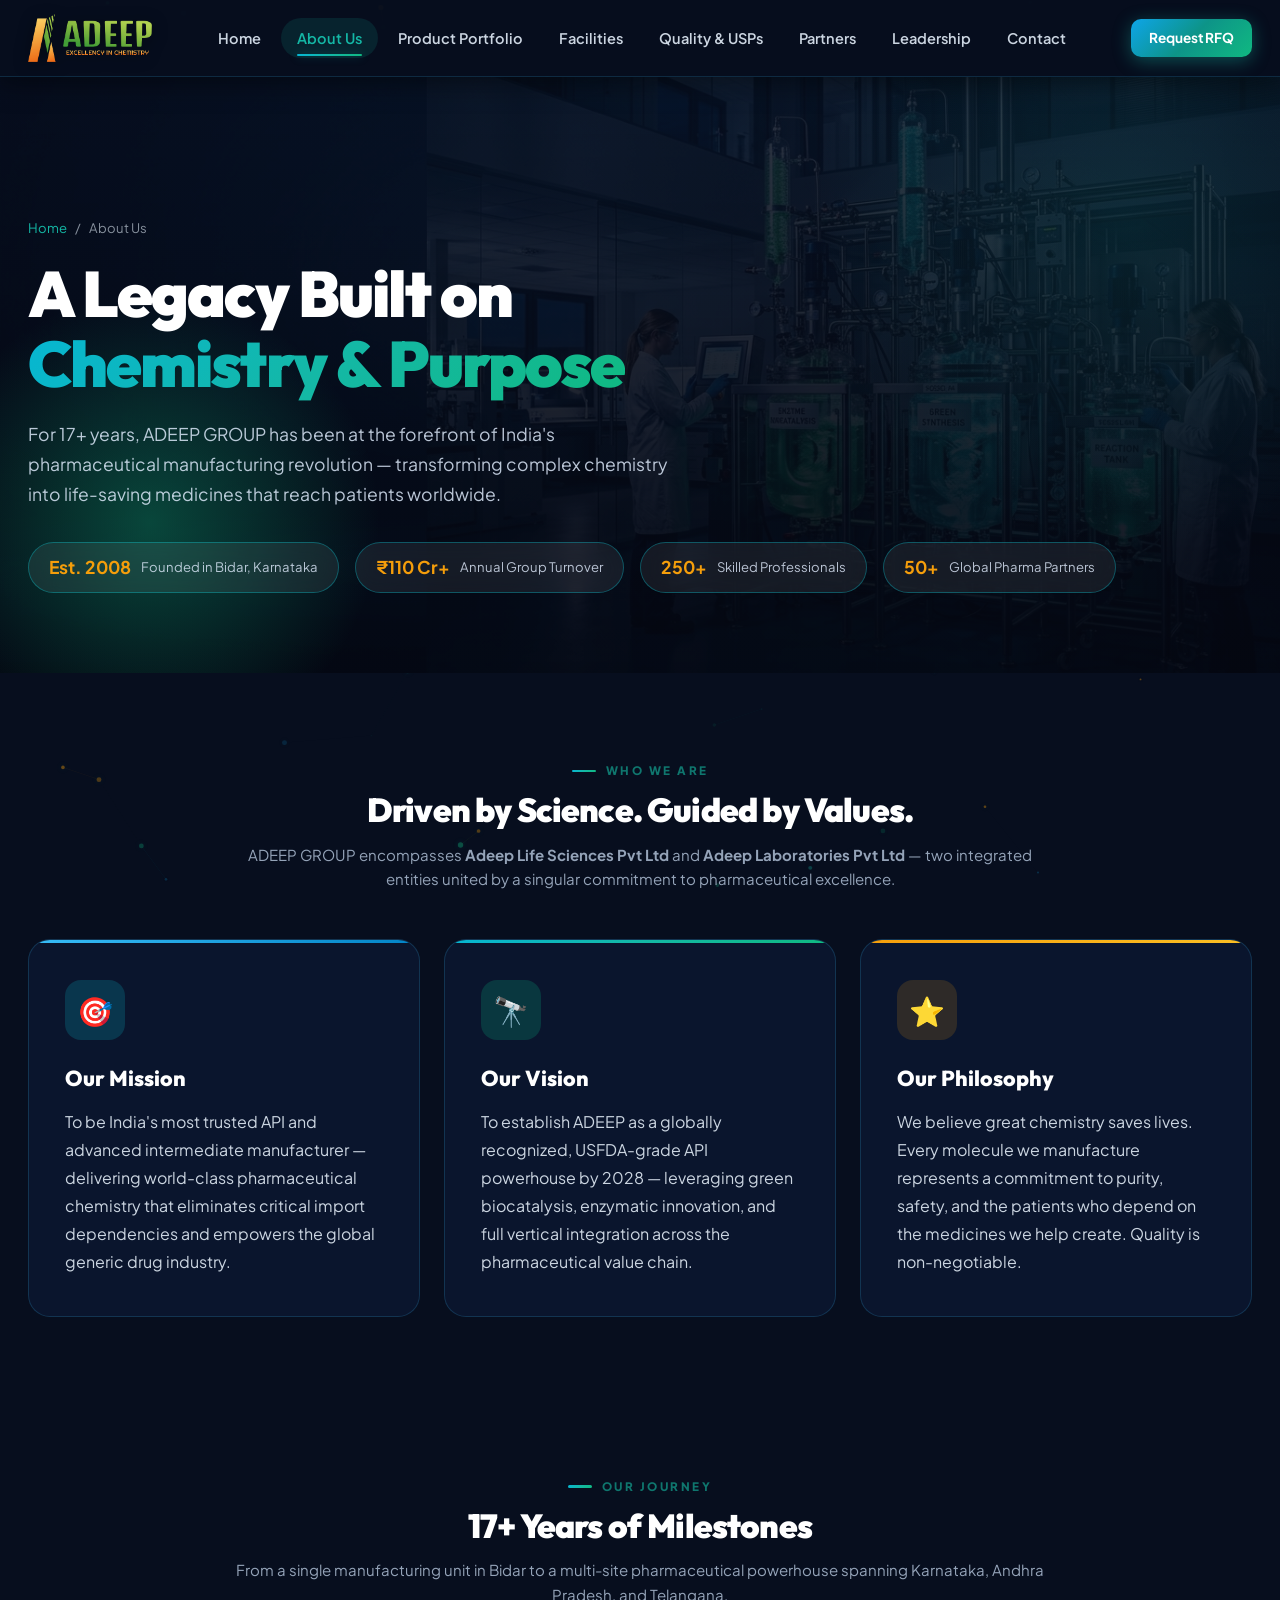
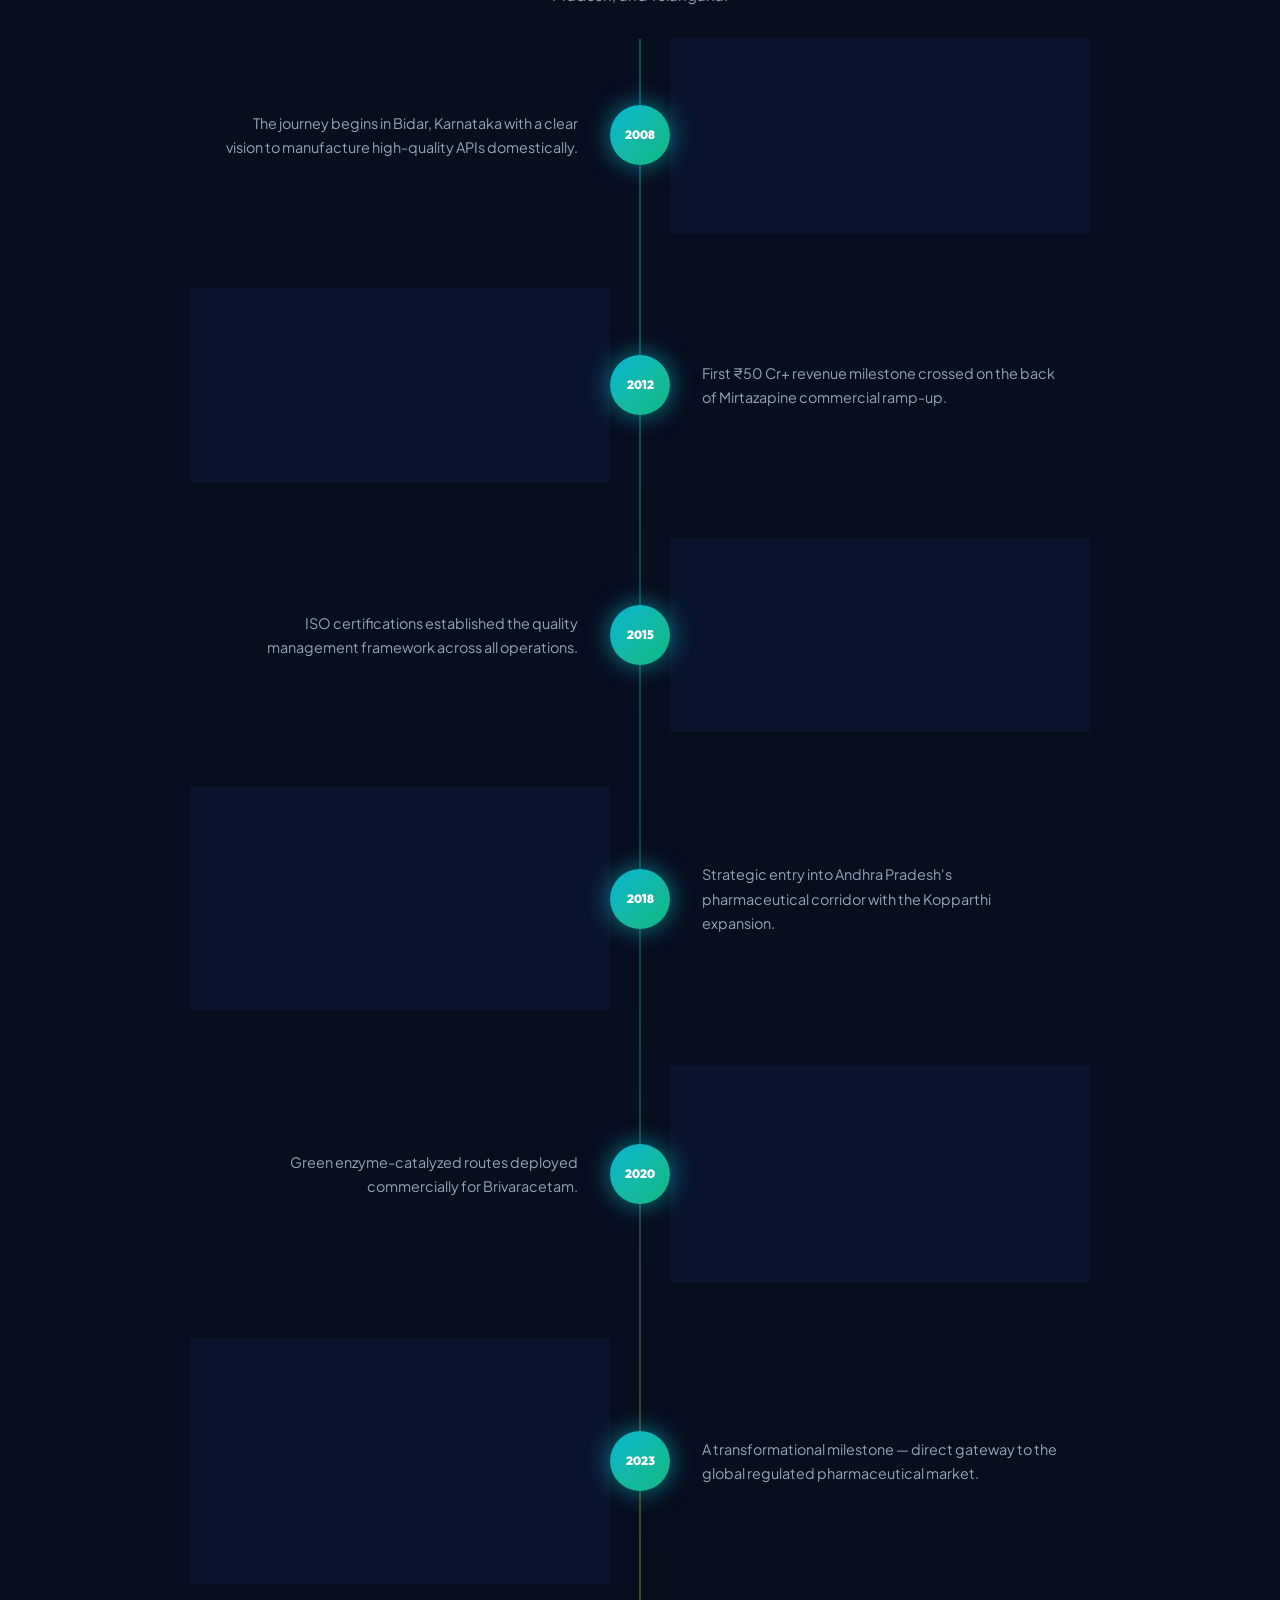
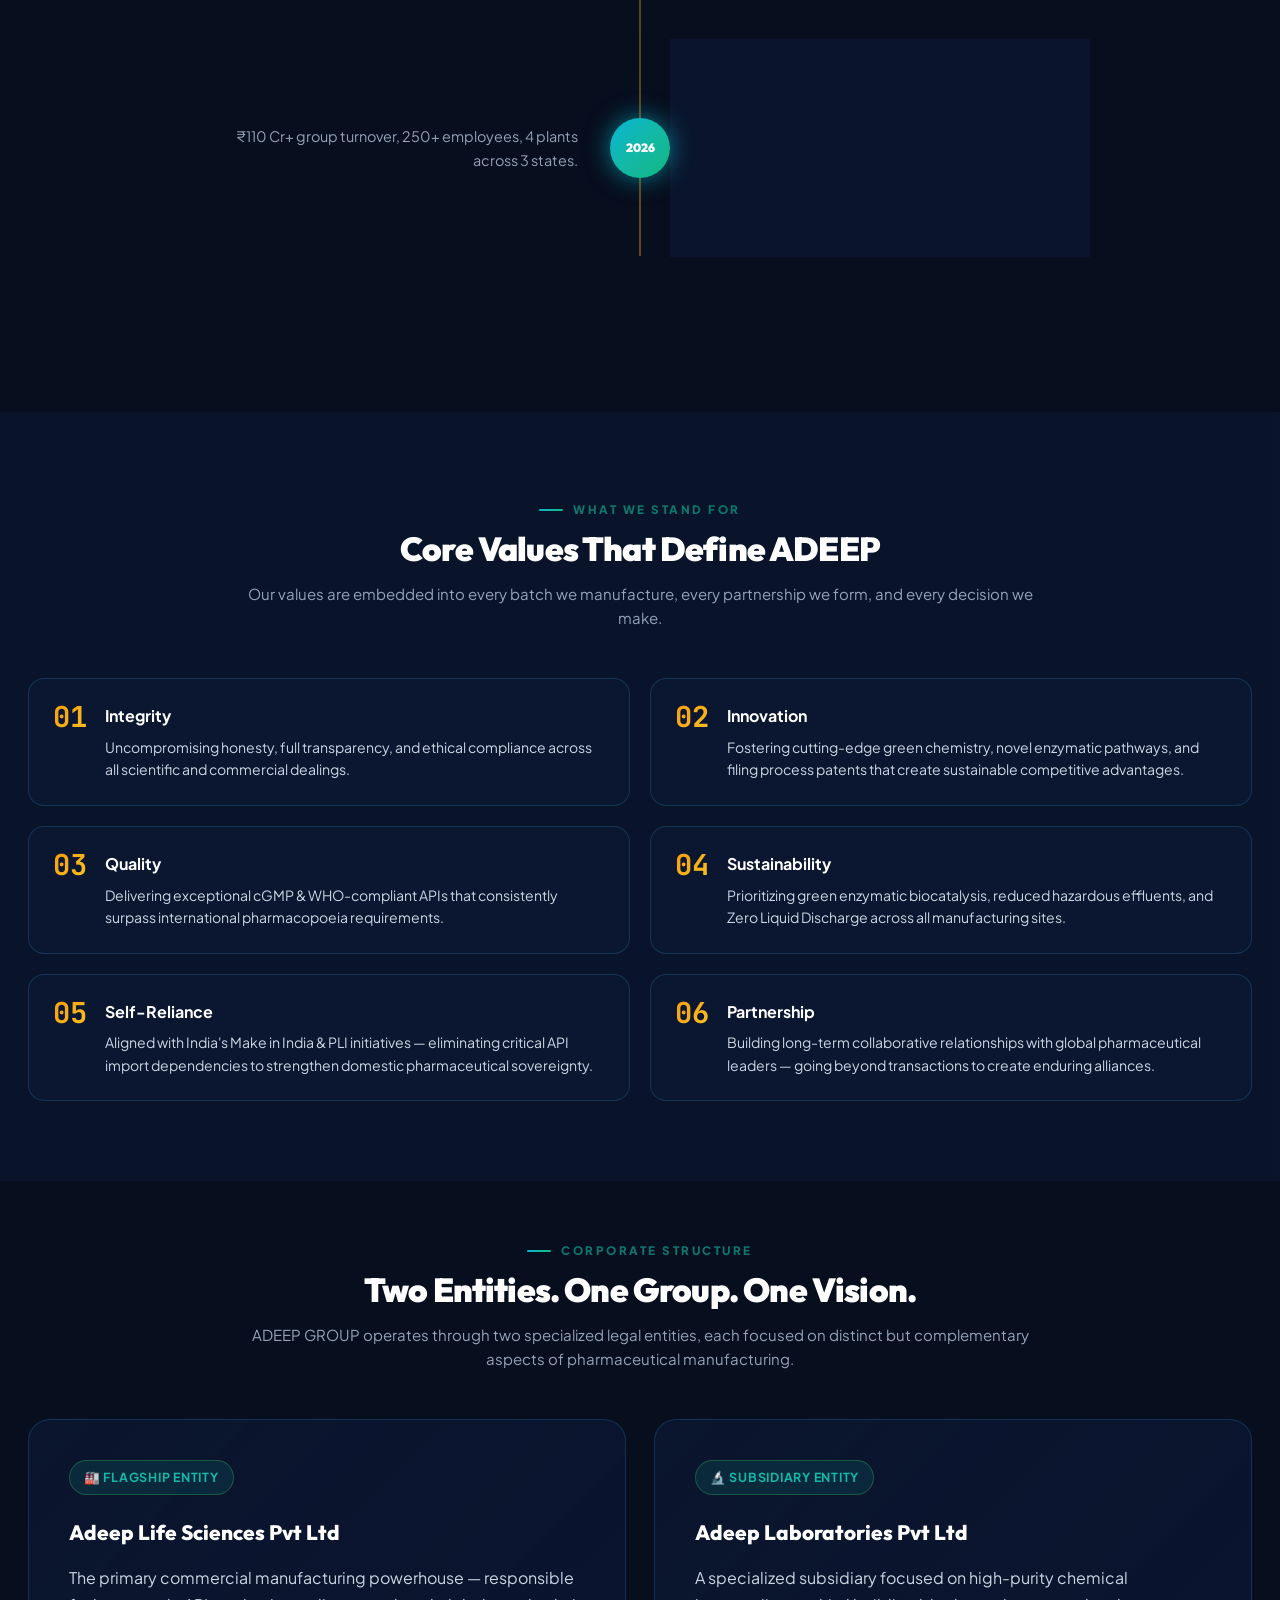
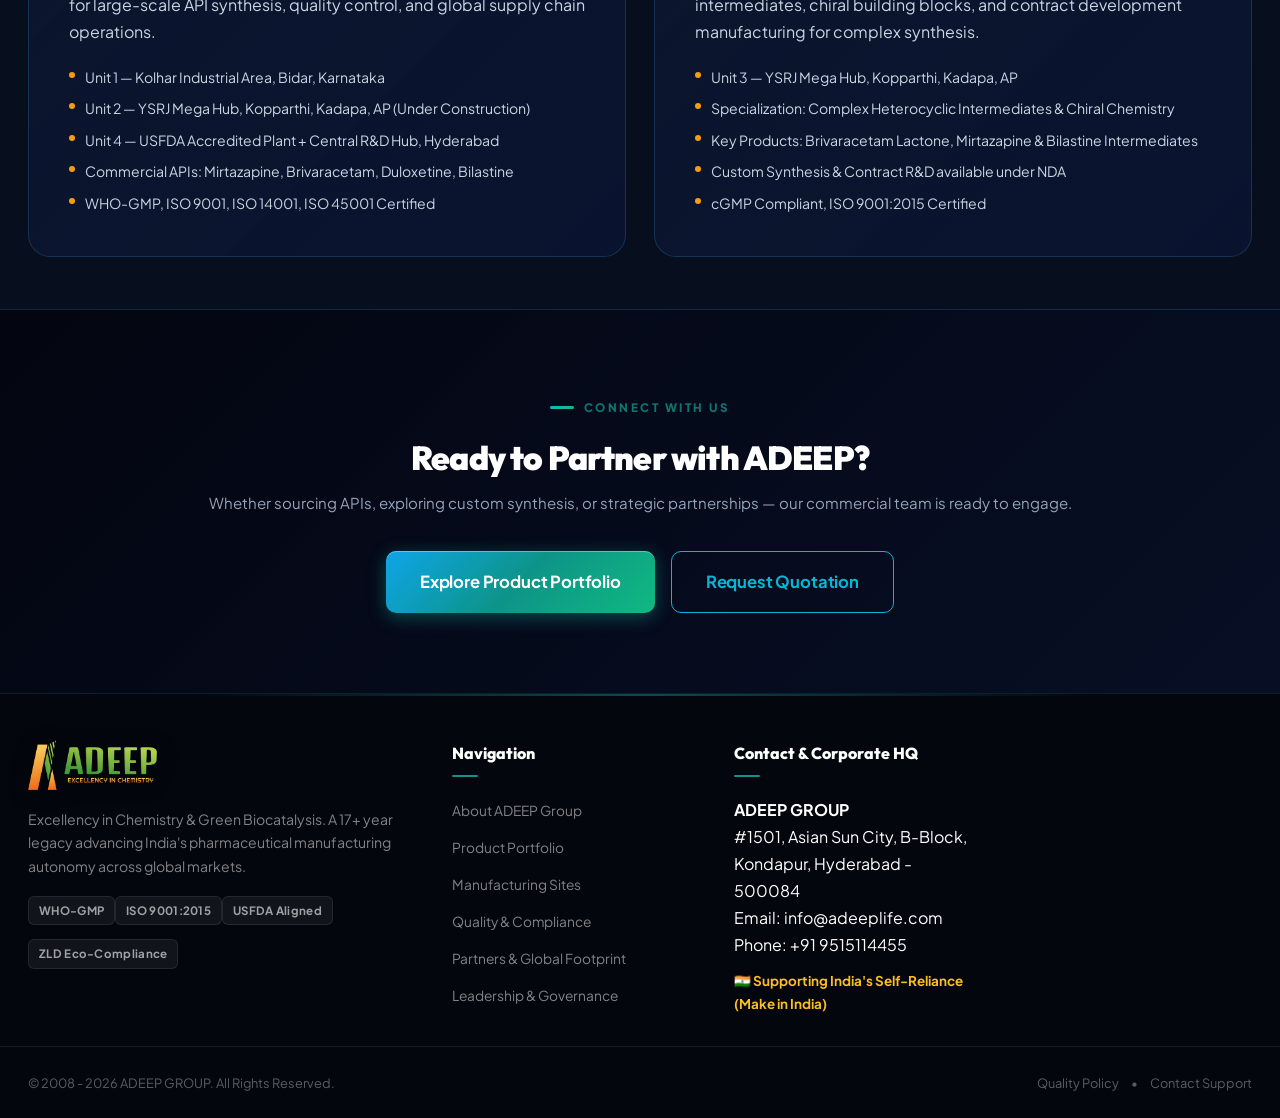
==== about.html @ 5013f36b "updated" ====
<!DOCTYPE html>
<html lang="en" data-theme="adeep-signature">
<head>
  <meta charset="UTF-8" />
  <meta name="viewport" content="width=device-width, initial-scale=1.0" />
  <title>About Us | ADEEP GROUP — 17+ Years of Pharmaceutical Excellence</title>
  <meta name="description" content="Learn about ADEEP GROUP's 17+ year legacy, vision, corporate journey, core values, and India's pharmaceutical manufacturing mission." />
  <link rel="preconnect" href="https://fonts.googleapis.com">
  <link rel="preconnect" href="https://fonts.gstatic.com" crossorigin>
  <link href="https://fonts.googleapis.com/css2?family=Plus+Jakarta+Sans:wght@300;400;500;600;700;800&family=Outfit:wght@400;500;600;700;800;900&family=JetBrains+Mono:wght@400;500;600&display=swap" rel="stylesheet">
  <link rel="icon" type="image/png" href="assets/adeep_emblem.png" />
  <link rel="stylesheet" href="styles.css" />
  <style>
    .page-hero { min-height: 480px; display: flex; align-items: center; position: relative; padding: 140px 0 80px; overflow: hidden; background: linear-gradient(180deg, rgba(7, 14, 30, 0.84) 0%, rgba(4, 7, 17, 0.94) 100%), url('assets/hero_cinematic.jpg') center/cover no-repeat; }
    .page-hero::before { content: ''; position: absolute; top: -200px; right: -200px; width: 700px; height: 700px; background: radial-gradient(circle, var(--teal-soft) 0%, transparent 65%); pointer-events: none; animation: orbFloat 8s ease-in-out infinite alternate; }
    .page-hero::after { content: ''; position: absolute; bottom: -100px; left: -100px; width: 500px; height: 500px; background: radial-gradient(circle, var(--emerald-glow) 0%, transparent 65%); pointer-events: none; }
    .page-hero-inner { position: relative; z-index: 2; }
    .breadcrumb { display: flex; align-items: center; gap: 8px; font-size: 0.82rem; color: rgba(203,213,225,0.65); margin-bottom: 20px; }
    .breadcrumb a { color: var(--teal-vivid); text-decoration: none; transition: var(--t); }
    .breadcrumb a:hover { color: #fff; }
    .page-title { font-family: var(--font-heading); font-size: clamp(2.6rem, 5vw, 4rem); font-weight: 900; color: #fff; line-height: 1.1; margin-bottom: 20px; letter-spacing: -0.03em; }
    .page-title .accent { background: var(--grad-teal); -webkit-background-clip: text; -webkit-text-fill-color: transparent; background-clip: text; }
    .page-subtitle { font-size: 1.1rem; color: rgba(226,238,255,0.82); max-width: 640px; line-height: 1.7; margin-bottom: 32px; }
    .hero-stats-row { display: flex; flex-wrap: wrap; gap: 16px; }
    .hero-stat-chip { display: flex; align-items: center; gap: 10px; padding: 10px 20px; background: rgba(255,255,255,0.07); backdrop-filter: blur(12px); border: 1px solid rgba(0,240,255,0.28); border-radius: var(--r-full); }
    .hero-stat-chip strong { color: var(--gold); font-size: 1.1rem; }
    .hero-stat-chip span { font-size: 0.82rem; color: rgba(226,238,255,0.8); }
    .mv-grid { display: grid; grid-template-columns: repeat(auto-fit, minmax(300px, 1fr)); gap: 24px; margin-top: 48px; }
    .mv-card { background: var(--bg-card); border: 1px solid var(--border-card); border-radius: var(--r-xl); padding: 40px 36px; position: relative; overflow: hidden; transition: var(--t); }
    .mv-card::before { content: ''; position: absolute; top: 0; left: 0; right: 0; height: 3px; border-radius: var(--r-xl) var(--r-xl) 0 0; }
    .mv-card-mission::before { background: var(--grad-cyan); }
    .mv-card-vision::before { background: var(--grad-teal); }
    .mv-card-values::before { background: var(--grad-gold); }
    .mv-card:hover { transform: translateY(-6px); box-shadow: var(--shadow-lg); border-color: var(--border-card-hover); }
    .mv-icon { width: 60px; height: 60px; border-radius: var(--r-lg); display: flex; align-items: center; justify-content: center; font-size: 1.8rem; margin-bottom: 20px; }
    .mv-card-mission .mv-icon { background: rgba(0,240,255,0.15); color: #00f0ff; }
    .mv-card-vision .mv-icon { background: rgba(0,245,160,0.15); color: #00f5a0; }
    .mv-card-values .mv-icon { background: rgba(245,158,11,0.15); color: #fbbf24; }
    .mv-card h3 { font-family: var(--font-heading); font-size: 1.35rem; font-weight: 800; color: #fff; margin-bottom: 12px; }
    .mv-card p { color: var(--text-body); line-height: 1.75; }
    .timeline-section { padding: 100px 0; }
    .timeline-container { position: relative; max-width: 900px; margin: 0 auto; }
    .timeline-line { position: absolute; left: 50%; top: 0; bottom: 0; width: 2px; background: linear-gradient(180deg, var(--cyan), var(--teal), var(--gold)); transform: translateX(-50%); opacity: 0.4; }
    .timeline-item { display: grid; grid-template-columns: 1fr 60px 1fr; gap: 0; margin-bottom: 56px; align-items: center; }
    .tl-content { padding: 0 32px; }
    .tl-year-badge { display: flex; align-items: center; justify-content: center; width: 60px; height: 60px; border-radius: 50%; background: var(--grad-teal); color: #fff; font-family: var(--font-heading); font-size: 0.75rem; font-weight: 900; box-shadow: 0 0 24px rgba(0,240,255,0.5); position: relative; z-index: 2; justify-self: center; }
    .tl-card { background: var(--bg-card); border: 1px solid var(--border-card); border-radius: var(--r-lg); padding: 24px 28px; backdrop-filter: blur(16px); transition: var(--t); }
    .tl-card:hover { border-color: var(--border-card-hover); transform: translateY(-4px); box-shadow: var(--shadow-md); }
    .tl-card h4 { font-family: var(--font-heading); font-size: 1.05rem; font-weight: 800; color: #fff; margin-bottom: 8px; }
    .tl-card p { font-size: 0.9rem; color: var(--text-body); line-height: 1.6; }
    .tl-tag { display: inline-block; font-size: 0.72rem; font-weight: 700; padding: 3px 10px; border-radius: var(--r-full); background: var(--teal-soft); color: var(--teal-vivid); border: 1px solid rgba(56,203,86,0.3); margin-bottom: 10px; letter-spacing: 0.06em; text-transform: uppercase; }
    .values-showcase { display: grid; grid-template-columns: repeat(2, 1fr); gap: 20px; margin-top: 48px; }
    .value-item { display: flex; gap: 18px; align-items: flex-start; padding: 24px; background: var(--bg-card); border: 1px solid var(--border-card); border-radius: var(--r-lg); transition: var(--t); }
    .value-item:hover { border-color: var(--border-card-hover); transform: translateY(-3px); }
    .value-num { font-family: var(--font-mono); font-size: 1.8rem; font-weight: 700; background: var(--grad-gold); -webkit-background-clip: text; -webkit-text-fill-color: transparent; background-clip: text; line-height: 1; flex-shrink: 0; }
    .value-item h4 { font-weight: 700; color: #fff; margin-bottom: 6px; }
    .value-item p { font-size: 0.88rem; color: var(--text-body); line-height: 1.6; }
    .entities-grid { display: grid; grid-template-columns: repeat(auto-fit, minmax(340px, 1fr)); gap: 28px; margin-top: 48px; }
    .entity-card { background: linear-gradient(135deg, var(--bg-card) 0%, rgba(10,20,48,0.95) 100%); border: 1px solid var(--border-card); border-radius: var(--r-xl); padding: 40px; position: relative; overflow: hidden; transition: var(--t); }
    .entity-card:hover { border-color: var(--border-card-hover); transform: translateY(-6px); box-shadow: var(--shadow-lg); }
    .entity-logo-badge { display: inline-flex; align-items: center; gap: 8px; padding: 6px 14px; background: var(--teal-soft); border: 1px solid rgba(56,203,86,0.3); border-radius: var(--r-full); font-size: 0.78rem; font-weight: 700; color: var(--teal-vivid); text-transform: uppercase; letter-spacing: 0.06em; margin-bottom: 20px; }
    .entity-card h3 { font-family: var(--font-heading); font-size: 1.3rem; font-weight: 800; color: #fff; margin-bottom: 14px; }
    .entity-card p { color: var(--text-body); line-height: 1.7; margin-bottom: 20px; }
    .entity-spec-list { display: flex; flex-direction: column; gap: 8px; }
    .entity-spec-row { display: flex; gap: 10px; align-items: flex-start; font-size: 0.88rem; }
    .entity-spec-row .dot { width: 6px; height: 6px; border-radius: 50%; background: var(--gold); flex-shrink: 0; margin-top: 6px; }
    .entity-spec-row span { color: var(--text-body); }
    @media (max-width: 768px) { .timeline-line { left: 30px; } .timeline-item { grid-template-columns: 60px 1fr; } .timeline-item .tl-content { display: none; } .values-showcase { grid-template-columns: 1fr; } }
  </style>
</head>
<body>
  <canvas id="particleCanvas"></canvas>
  <header class="site-header" id="mainHeader">
    <div class="container header-container">
      <a href="index.html" class="brand-logo"><img src="assets/adeep_logo_horizontal.png" alt="ADEEP GROUP" class="logo-img" /></a>
            <nav class="nav-menu" id="navMenu">
        <a href="index.html" class="nav-link">Home</a>
        <a href="about.html" class="nav-link active">About Us</a>
        <a href="products.html" class="nav-link">Product Portfolio</a>
        <a href="facilities.html" class="nav-link">Facilities</a>
        <a href="quality.html" class="nav-link">Quality &amp; USPs</a>
        <a href="partners.html" class="nav-link">Partners</a>
        <a href="leadership.html" class="nav-link">Leadership</a>
        <a href="contact.html" class="nav-link">Contact</a>
      </nav>
      <div class="header-actions">

        <a href="contact.html" class="btn btn-primary btn-sm header-cta">Request RFQ</a>
        <button class="mobile-toggle" id="mobileToggle"><span></span><span></span><span></span></button>
      </div>
    </div>
  </header>

  <section class="page-hero">
    <div class="container page-hero-inner">
      <div class="breadcrumb"><a href="index.html">Home</a><span>/</span><span>About Us</span></div>
      <h1 class="page-title">A Legacy Built on <br /><span class="accent">Chemistry &amp; Purpose</span></h1>
      <p class="page-subtitle">For 17+ years, ADEEP GROUP has been at the forefront of India's pharmaceutical manufacturing revolution — transforming complex chemistry into life-saving medicines that reach patients worldwide.</p>
      <div class="hero-stats-row">
        <div class="hero-stat-chip"><strong>Est. 2008</strong><span>Founded in Bidar, Karnataka</span></div>
        <div class="hero-stat-chip"><strong>&#x20B9;110 Cr+</strong><span>Annual Group Turnover</span></div>
        <div class="hero-stat-chip"><strong>250+</strong><span>Skilled Professionals</span></div>
        <div class="hero-stat-chip"><strong>50+</strong><span>Global Pharma Partners</span></div>
      </div>
    </div>
  </section>

  <section class="section" style="padding-top:80px;">
    <div class="container">
      <div class="section-header-centered">
        <span class="section-tag">WHO WE ARE</span>
        <h2 class="section-title">Driven by Science. Guided by Values.</h2>
        <p class="section-desc">ADEEP GROUP encompasses <strong>Adeep Life Sciences Pvt Ltd</strong> and <strong>Adeep Laboratories Pvt Ltd</strong> — two integrated entities united by a singular commitment to pharmaceutical excellence.</p>
      </div>
      <div class="mv-grid">
        <div class="mv-card mv-card-mission"><div class="mv-icon">🎯</div><h3>Our Mission</h3><p>To be India's most trusted API and advanced intermediate manufacturer — delivering world-class pharmaceutical chemistry that eliminates critical import dependencies and empowers the global generic drug industry.</p></div>
        <div class="mv-card mv-card-vision"><div class="mv-icon">🔭</div><h3>Our Vision</h3><p>To establish ADEEP as a globally recognized, USFDA-grade API powerhouse by 2028 — leveraging green biocatalysis, enzymatic innovation, and full vertical integration across the pharmaceutical value chain.</p></div>
        <div class="mv-card mv-card-values"><div class="mv-icon">⭐</div><h3>Our Philosophy</h3><p>We believe great chemistry saves lives. Every molecule we manufacture represents a commitment to purity, safety, and the patients who depend on the medicines we help create. Quality is non-negotiable.</p></div>
      </div>
    </div>
  </section>

  <section class="timeline-section">
    <div class="container">
      <div class="section-header-centered">
        <span class="section-tag">OUR JOURNEY</span>
        <h2 class="section-title">17+ Years of Milestones</h2>
        <p class="section-desc">From a single manufacturing unit in Bidar to a multi-site pharmaceutical powerhouse spanning Karnataka, Andhra Pradesh, and Telangana.</p>
      </div>
      <div class="timeline-container">
        <div class="timeline-line"></div>
        <div class="timeline-item">
          <div class="tl-content" style="text-align:right;"><p style="color:var(--text-muted);font-size:0.9rem;">The journey begins in Bidar, Karnataka with a clear vision to manufacture high-quality APIs domestically.</p></div>
          <div class="tl-year-badge">2008</div>
          <div class="tl-card"><div class="tl-tag">Foundation</div><h4>Adeep Life Sciences Pvt Ltd Founded</h4><p>Established at Kolhar Industrial Area, Bidar. First commercial API manufacturing operations launched under WHO-GMP standards.</p></div>
        </div>
        <div class="timeline-item">
          <div class="tl-card"><div class="tl-tag">Commercial Scale</div><h4>Mirtazapine — Flagship Commercial API</h4><p>Achieved multi-ton commercial scale for Mirtazapine, establishing ADEEP as a preferred domestic supplier to India's top pharma companies.</p></div>
          <div class="tl-year-badge">2012</div>
          <div class="tl-content"><p style="color:var(--text-muted);font-size:0.9rem;">First &#x20B9;50 Cr+ revenue milestone crossed on the back of Mirtazapine commercial ramp-up.</p></div>
        </div>
        <div class="timeline-item">
          <div class="tl-content" style="text-align:right;"><p style="color:var(--text-muted);font-size:0.9rem;">ISO certifications established the quality management framework across all operations.</p></div>
          <div class="tl-year-badge">2015</div>
          <div class="tl-card"><div class="tl-tag">Quality Milestone</div><h4>ISO 9001 / 14001 / 45001 Triple Certification</h4><p>Triple ISO certification achieved — Quality, Environmental, and Occupational Health &amp; Safety management systems fully operational.</p></div>
        </div>
        <div class="timeline-item">
          <div class="tl-card"><div class="tl-tag">Expansion</div><h4>Adeep Laboratories Pvt Ltd — Unit 3 Launched</h4><p>Subsidiary entity established at YSRJ Mega Hub, Kopparthi, Kadapa, dedicated to complex intermediates and chiral chemistry.</p></div>
          <div class="tl-year-badge">2018</div>
          <div class="tl-content"><p style="color:var(--text-muted);font-size:0.9rem;">Strategic entry into Andhra Pradesh's pharmaceutical corridor with the Kopparthi expansion.</p></div>
        </div>
        <div class="timeline-item">
          <div class="tl-content" style="text-align:right;"><p style="color:var(--text-muted);font-size:0.9rem;">Green enzyme-catalyzed routes deployed commercially for Brivaracetam.</p></div>
          <div class="tl-year-badge">2020</div>
          <div class="tl-card"><div class="tl-tag">Innovation</div><h4>Green Biocatalysis Centre Established</h4><p>Advanced enzymatic synthesis routes deployed commercially, reducing hazardous solvents by 40% and achieving &gt;99.8% chiral purity for Brivaracetam intermediates.</p></div>
        </div>
        <div class="timeline-item">
          <div class="tl-card"><div class="tl-tag">Regulatory</div><h4>USFDA Accredited Plant Acquired — Hyderabad</h4><p>Strategic acquisition of a USFDA-accredited intermediate manufacturing facility in Hyderabad, securing immediate access to tier-1 regulated markets.</p></div>
          <div class="tl-year-badge">2023</div>
          <div class="tl-content"><p style="color:var(--text-muted);font-size:0.9rem;">A transformational milestone — direct gateway to the global regulated pharmaceutical market.</p></div>
        </div>
        <div class="timeline-item">
          <div class="tl-content" style="text-align:right;"><p style="color:var(--text-muted);font-size:0.9rem;">&#x20B9;110 Cr+ group turnover, 250+ employees, 4 plants across 3 states.</p></div>
          <div class="tl-year-badge">2026</div>
          <div class="tl-card"><div class="tl-tag">Present Day</div><h4>Unit 2 Mega Hub Under Construction</h4><p>Mega-scale greenfield expansion at Kopparthi Kadapa underway. Targeting 5x capacity growth with PLI scheme support and USFDA-compliant mega plant.</p></div>
        </div>
      </div>
    </div>
  </section>

  <section class="section" style="background:var(--bg-surface);padding:80px 0;">
    <div class="container">
      <div class="section-header-centered">
        <span class="section-tag">WHAT WE STAND FOR</span>
        <h2 class="section-title">Core Values That Define ADEEP</h2>
        <p class="section-desc">Our values are embedded into every batch we manufacture, every partnership we form, and every decision we make.</p>
      </div>
      <div class="values-showcase">
        <div class="value-item"><div class="value-num">01</div><div><h4>Integrity</h4><p>Uncompromising honesty, full transparency, and ethical compliance across all scientific and commercial dealings.</p></div></div>
        <div class="value-item"><div class="value-num">02</div><div><h4>Innovation</h4><p>Fostering cutting-edge green chemistry, novel enzymatic pathways, and filing process patents that create sustainable competitive advantages.</p></div></div>
        <div class="value-item"><div class="value-num">03</div><div><h4>Quality</h4><p>Delivering exceptional cGMP &amp; WHO-compliant APIs that consistently surpass international pharmacopoeia requirements.</p></div></div>
        <div class="value-item"><div class="value-num">04</div><div><h4>Sustainability</h4><p>Prioritizing green enzymatic biocatalysis, reduced hazardous effluents, and Zero Liquid Discharge across all manufacturing sites.</p></div></div>
        <div class="value-item"><div class="value-num">05</div><div><h4>Self-Reliance</h4><p>Aligned with India's Make in India &amp; PLI initiatives — eliminating critical API import dependencies to strengthen domestic pharmaceutical sovereignty.</p></div></div>
        <div class="value-item"><div class="value-num">06</div><div><h4>Partnership</h4><p>Building long-term collaborative relationships with global pharmaceutical leaders — going beyond transactions to create enduring alliances.</p></div></div>
      </div>
    </div>
  </section>

  <section class="section">
    <div class="container">
      <div class="section-header-centered">
        <span class="section-tag">CORPORATE STRUCTURE</span>
        <h2 class="section-title">Two Entities. One Group. One Vision.</h2>
        <p class="section-desc">ADEEP GROUP operates through two specialized legal entities, each focused on distinct but complementary aspects of pharmaceutical manufacturing.</p>
      </div>
      <div class="entities-grid">
        <div class="entity-card">
          <div class="entity-logo-badge">🏭 Flagship Entity</div>
          <h3>Adeep Life Sciences Pvt Ltd</h3>
          <p>The primary commercial manufacturing powerhouse — responsible for large-scale API synthesis, quality control, and global supply chain operations.</p>
          <div class="entity-spec-list">
            <div class="entity-spec-row"><div class="dot"></div><span>Unit 1 — Kolhar Industrial Area, Bidar, Karnataka</span></div>
            <div class="entity-spec-row"><div class="dot"></div><span>Unit 2 — YSRJ Mega Hub, Kopparthi, Kadapa, AP (Under Construction)</span></div>
            <div class="entity-spec-row"><div class="dot"></div><span>Unit 4 — USFDA Accredited Plant + Central R&amp;D Hub, Hyderabad</span></div>
            <div class="entity-spec-row"><div class="dot"></div><span>Commercial APIs: Mirtazapine, Brivaracetam, Duloxetine, Bilastine</span></div>
            <div class="entity-spec-row"><div class="dot"></div><span>WHO-GMP, ISO 9001, ISO 14001, ISO 45001 Certified</span></div>
          </div>
        </div>
        <div class="entity-card">
          <div class="entity-logo-badge">🔬 Subsidiary Entity</div>
          <h3>Adeep Laboratories Pvt Ltd</h3>
          <p>A specialized subsidiary focused on high-purity chemical intermediates, chiral building blocks, and contract development manufacturing for complex synthesis.</p>
          <div class="entity-spec-list">
            <div class="entity-spec-row"><div class="dot"></div><span>Unit 3 — YSRJ Mega Hub, Kopparthi, Kadapa, AP</span></div>
            <div class="entity-spec-row"><div class="dot"></div><span>Specialization: Complex Heterocyclic Intermediates &amp; Chiral Chemistry</span></div>
            <div class="entity-spec-row"><div class="dot"></div><span>Key Products: Brivaracetam Lactone, Mirtazapine &amp; Bilastine Intermediates</span></div>
            <div class="entity-spec-row"><div class="dot"></div><span>Custom Synthesis &amp; Contract R&amp;D available under NDA</span></div>
            <div class="entity-spec-row"><div class="dot"></div><span>cGMP Compliant, ISO 9001:2015 Certified</span></div>
          </div>
        </div>
      </div>
    </div>
  </section>

  <section class="section" style="padding:80px 0;background:linear-gradient(135deg,rgba(3,5,16,0.98) 0%,rgba(8,16,38,0.95) 100%);border-top:1px solid var(--border-card);">
    <div class="container" style="text-align:center;">
      <span class="section-tag">CONNECT WITH US</span>
      <h2 class="section-title" style="margin-top:12px;">Ready to Partner with ADEEP?</h2>
      <p class="section-desc" style="margin:0 auto 36px;">Whether sourcing APIs, exploring custom synthesis, or strategic partnerships — our commercial team is ready to engage.</p>
      <div style="display:flex;gap:16px;justify-content:center;flex-wrap:wrap;">
        <a href="products.html" class="btn btn-primary btn-lg">Explore Product Portfolio</a>
        <a href="contact.html" class="btn btn-outline btn-lg">Request Quotation</a>
      </div>
    </div>
  </section>

  <footer class="site-footer">
    <div class="container footer-content">
      <div class="footer-col brand-col">
        <img src="assets/adeep_logo_horizontal.png" alt="ADEEP GROUP" class="footer-logo" />
        <p class="footer-tagline">Excellency in Chemistry &amp; Green Biocatalysis. A 17+ year legacy advancing India's pharmaceutical manufacturing autonomy across global markets.</p>
        <div class="footer-cert-badges"><span class="fc-badge">WHO-GMP</span><span class="fc-badge">ISO 9001:2015</span><span class="fc-badge">USFDA Aligned</span><span class="fc-badge">ZLD Eco-Compliance</span></div>
      </div>
      <div class="footer-col">
        <h4 class="footer-title">Navigation</h4>
        <ul class="footer-links">
          <li><a href="about.html">About ADEEP Group</a></li>
          <li><a href="products.html">Product Portfolio</a></li>
          <li><a href="facilities.html">Manufacturing Sites</a></li>
          <li><a href="quality.html">Quality &amp; Compliance</a></li>
          <li><a href="partners.html">Partners &amp; Global Footprint</a></li>
          <li><a href="leadership.html">Leadership &amp; Governance</a></li>
        </ul>
      </div>
      <div class="footer-col">
        <h4 class="footer-title">Contact &amp; Corporate HQ</h4>
        <div class="footer-contact">
          <p><strong>ADEEP GROUP</strong></p>
          <p>#1501, Asian Sun City, B-Block, Kondapur, Hyderabad - 500084</p>
          <p>Email: <a href="mailto:info@adeeplife.com">info@adeeplife.com</a></p>
          <p>Phone: <a href="tel:+919515114455">+91 9515114455</a></p>
        </div>
        <div class="make-in-india-badge"><span>&#127470;&#127475; Supporting India's Self-Reliance (Make in India)</span></div>
      </div>
    </div>
    <div class="container footer-bottom">
      <div class="copyright">© 2008 - 2026 ADEEP GROUP. All Rights Reserved.</div>
      <div class="footer-legal"><a href="quality.html">Quality Policy</a><span>•</span><a href="contact.html">Contact Support</a></div>
    </div>
  </footer>
  <button class="scroll-top-btn" id="scrollTopBtn" title="Back to Top">↑</button>
  <script>
    
    (function(){const canvas=document.getElementById('particleCanvas');if(!canvas)return;const ctx=canvas.getContext('2d');let W,H,particles=[];let C = (window.getThemeColors ? window.getThemeColors() : ['rgba(14,165,233,','rgba(20,184,166,','rgba(16,185,129,','rgba(245,158,11,']); window.addEventListener('adeepThemeChanged', function() { if (window.getThemeColors) { C = window.getThemeColors(); particles.forEach(function(p) { p.c = C[Math.floor(Math.random() * C.length)]; }); } });function resize(){W=canvas.width=window.innerWidth;H=canvas.height=window.innerHeight;}function P(){this.reset=function(){this.x=Math.random()*W;this.y=Math.random()*H;this.r=Math.random()*2+0.8;this.vx=(Math.random()-.5)*.6;this.vy=(Math.random()-.5)*.6;this.c=C[Math.floor(Math.random()*C.length)];this.a=Math.random()*.5+.2;this.ps=Math.random()*.02+.01;this.pa=Math.random()*Math.PI*2;};this.reset();}function init(){particles=[];const c=Math.min(Math.floor((W*H)/18000),80);for(let i=0;i<c;i++)particles.push(new P());}function draw(){ctx.clearRect(0,0,W,H);particles.forEach(p=>{p.pa+=p.ps;ctx.beginPath();ctx.arc(p.x,p.y,p.r,0,Math.PI*2);ctx.fillStyle=p.c+(p.a+Math.sin(p.pa)*.15)+')';ctx.shadowBlur=6;ctx.shadowColor=(C[1]||'rgba(20,184,166,')+'.4)';ctx.fill();ctx.shadowBlur=0;particles.forEach(p2=>{const dx=p.x-p2.x,dy=p.y-p2.y,d=Math.sqrt(dx*dx+dy*dy);if(d<100){ctx.beginPath();ctx.moveTo(p.x,p.y);ctx.lineTo(p2.x,p2.y);ctx.strokeStyle=p.c+(.12*(1-d/100))+')';ctx.lineWidth=.5;ctx.stroke();}});p.x+=p.vx;p.y+=p.vy;if(p.x<0||p.x>W||p.y<0||p.y>H)p.reset();});requestAnimationFrame(draw);}window.addEventListener('resize',()=>{resize();init();});resize();init();draw();})();
    const header=document.getElementById('mainHeader');const st=document.getElementById('scrollTopBtn');window.addEventListener('scroll',()=>{header.classList.toggle('scrolled',window.scrollY>60);st.classList.toggle('visible',window.scrollY>400);});st.addEventListener('click',()=>window.scrollTo({top:0,behavior:'smooth'}));
    document.getElementById('mobileToggle').addEventListener('click',()=>document.getElementById('navMenu').classList.toggle('open'));
  </script>
</body>
</html>
---- styles.css ----
/* ==========================================================================
   ADEEP GROUP — World-Class Pharmaceutical Design System v4.0
   Sovereign Sapphire · Bio-Emerald · Pristine Clinical · Imperial Cobalt · Obsidian Gold
   ========================================================================== */

@import url('https://fonts.googleapis.com/css2?family=Plus+Jakarta+Sans:wght@300;400;500;600;700;800;900&family=Outfit:wght@300;400;500;600;700;800;900&family=JetBrains+Mono:wght@400;500;600&display=swap');

/* ═══════════════════════════════════════════════════════════
   THEME 1: SOVEREIGN SAPPHIRE & BIO-EMERALD LUXE (Default Master Theme)
   Deep Executive Obsidian Navy · Bio-Catalytic Emerald · Royal Sky Sapphire · 24K Gold
═══════════════════════════════════════════════════════════ */
:root,
[data-theme="adeep-signature"],
[data-theme="cyber-sapphire"] {
  --theme-name: 'sovereign-sapphire';

  /* ── Ultra-Deep Executive Sapphire-Obsidian Canvas ── */
  --bg-body:           #070e1e;
  --bg-surface:        rgba(11, 22, 46, 0.88);
  --bg-surface-alt:    rgba(16, 32, 64, 0.78);
  
  /* ── Frosted Optical-Grade Lab Glass Cards ── */
  --bg-card:           rgba(13, 25, 52, 0.72);
  --bg-card-hover:     rgba(18, 36, 74, 0.88);
  --bg-card-secondary: rgba(9, 18, 38, 0.78);
  --bg-glass:          rgba(13, 26, 56, 0.75);
  --bg-hero:           radial-gradient(ellipse at 50% 10%, #0e224e 0%, #091530 52%, #050a18 100%);

  /* ── Text & Typography (Ultra-Crisp Contrast) ── */
  --text-heading:      #ffffff;
  --text-body:         #cbd5e1;
  --text-muted:        #94a3b8;
  --text-dim:          #64748b;
  --text-white:        #ffffff;
  --text-silver:       #e2e8f0;

  /* ── High-Purity Bio-Teal & Emerald Accents (Green Biocatalysis & Synthesis) ── */
  --cyan:              #06b6d4; /* Clean Scientific Cyan */
  --cyan-deep:         #0284c7; /* Sky Cobalt */
  --cyan-vivid:        #38bdf8; /* Luminous Ice Blue */
  --cyan-glow:         rgba(6, 182, 212, 0.35);

  --teal:              #0d9488; /* Clinical Pharma Teal */
  --teal-deep:         #0f766e; /* Deep Pharma Teal */
  --teal-vivid:        #14b8a6; /* Luminous Bio-Active Teal */
  --teal-glow:         rgba(20, 184, 166, 0.38);
  --teal-soft:         rgba(20, 184, 166, 0.12);

  --emerald:           #10b981; /* Pure Biocatalysis Green */
  --emerald-glow:      rgba(16, 185, 129, 0.35);

  /* ── Warm Prestige Champagne Gold (Certifications & USFDA/WHO-GMP Badges) ── */
  --gold:              #f59e0b;
  --gold-light:        #fbbf24;
  --gold-bright:       #fde047;
  --gold-glow:         rgba(245, 158, 11, 0.38);
  --gold-soft:         rgba(245, 158, 11, 0.12);

  --coral:             #f43f5e;
  --violet:            #8b5cf6;
  --violet-soft:       rgba(139, 92, 246, 0.16);

  /* ── Glowing Glass Borders & Inset Highlights ── */
  --border-light:      rgba(56, 189, 248, 0.14);
  --border-card:       rgba(56, 189, 248, 0.18);
  --border-card-hover: rgba(20, 184, 166, 0.52);
  --border-focus:      #14b8a6;
  --border-glass:      rgba(255, 255, 255, 0.12);

  /* ── Luminous Gradients ── */
  --grad-primary:      linear-gradient(135deg, #0ea5e9 0%, #0d9488 50%, #10b981 100%);
  --grad-cyan:         linear-gradient(135deg, #38bdf8 0%, #0284c7 100%);
  --grad-teal:         linear-gradient(135deg, #06b6d4 0%, #14b8a6 50%, #10b981 100%);
  --grad-gold:         linear-gradient(135deg, #f59e0b 0%, #fbbf24 100%);
  --grad-hero:         radial-gradient(circle at 50% 20%, rgba(14, 165, 233, 0.1) 0%, transparent 62%);
  --grad-shimmer:      linear-gradient(110deg, transparent 25%, rgba(255,255,255,0.2) 50%, transparent 75%);
  --grad-card-glow:    linear-gradient(135deg, rgba(20, 184, 166, 0.15), rgba(56, 189, 248, 0.08));
  --grad-sapphire:     linear-gradient(135deg, #091530 0%, #102450 100%);
  --grad-text:         linear-gradient(135deg, #38bdf8 0%, #2dd4bf 50%, #86efac 100%);

  /* ── Header System ── */
  --bg-header:         rgba(7, 14, 30, 0.88);
  --bg-header-scroll:  rgba(5, 10, 22, 0.96);
  --header-border:     rgba(56, 189, 248, 0.16);

  /* ── Dimensional Glass Glow Shadows ── */
  --shadow-xs:         0 1px 3px rgba(0, 0, 0, 0.35);
  --shadow-sm:         0 4px 14px rgba(0, 0, 0, 0.45);
  --shadow-md:         0 8px 30px -4px rgba(0, 0, 0, 0.55), 0 0 16px rgba(14, 165, 233, 0.08);
  --shadow-lg:         0 16px 44px -6px rgba(0, 0, 0, 0.65), 0 0 28px rgba(20, 184, 166, 0.14);
  --shadow-xl:         0 24px 60px -10px rgba(0, 0, 0, 0.75), 0 0 40px rgba(20, 184, 166, 0.2);
  --shadow-teal:       0 8px 26px -4px rgba(20, 184, 166, 0.4);
  --shadow-emerald:    0 8px 26px -4px rgba(16, 185, 129, 0.4);
  --shadow-gold:       0 8px 26px -4px rgba(245, 158, 11, 0.4);

  /* ── Legacy Aliases ── */
  --bg-white:          var(--bg-body);
  --bg-snow:           var(--bg-surface);
  --bg-ice:            var(--bg-surface-alt);
  --bg-mint:           rgba(16, 185, 129, 0.08);
  --sapphire:          #091530;
  --sapphire-dark:     #050a18;
  --sapphire-mid:      #0b1c40;
  --sapphire-card:     #0e224e;
  --sapphire-light:    #163272;
  --sapphire-pale:     #eaf2fd;

  /* ── Radius ── */
  --r-sm:   6px;
  --r-md:   10px;
  --r-lg:   16px;
  --r-xl:   22px;
  --r-2xl:  30px;
  --r-full: 9999px;

  /* ── Typography ── */
  --font-sans:    'Plus Jakarta Sans', system-ui, -apple-system, sans-serif;
  --font-heading: 'Outfit', var(--font-sans);
  --font-mono:    'JetBrains Mono', monospace;

  /* ── Transitions ── */
  --ease:       cubic-bezier(0.16, 1, 0.3, 1);
  --ease-out:   cubic-bezier(0.33, 1, 0.68, 1);
  --ease-spring: cubic-bezier(0.34, 1.56, 0.64, 1);
  --t:          all 0.32s var(--ease);
  --t-fast:     all 0.2s var(--ease);
  --t-slow:     all 0.55s var(--ease);
}

/* ═══════════════════════════════════════════════════════════
   GLOBAL KEYFRAMES LIBRARY
═══════════════════════════════════════════════════════════ */
@keyframes fadeInUp {
  from { opacity: 0; transform: translateY(32px); }
  to   { opacity: 1; transform: translateY(0); }
}

@keyframes fadeInDown {
  from { opacity: 0; transform: translateY(-20px); }
  to   { opacity: 1; transform: translateY(0); }
}

@keyframes fadeInLeft {
  from { opacity: 0; transform: translateX(-28px); }
  to   { opacity: 1; transform: translateX(0); }
}

@keyframes fadeInRight {
  from { opacity: 0; transform: translateX(28px); }
  to   { opacity: 1; transform: translateX(0); }
}

@keyframes scaleIn {
  from { opacity: 0; transform: scale(0.92); }
  to   { opacity: 1; transform: scale(1); }
}

@keyframes float {
  0%, 100% { transform: translateY(0); }
  50%      { transform: translateY(-14px); }
}

@keyframes floatSlow {
  0%, 100% { transform: translateY(0) rotate(0deg); }
  50%      { transform: translateY(-20px) rotate(2deg); }
}

@keyframes pulseGlow {
  0%, 100% { box-shadow: 0 0 0 0 rgba(0,180,216,0.5); }
  50%      { box-shadow: 0 0 0 12px rgba(0,180,216,0); }
}

@keyframes shimmerSlide {
  0%   { background-position: -200% center; }
  100% { background-position: 200% center; }
}

@keyframes gradientShift {
  0%   { background-position: 0% 50%; }
  50%  { background-position: 100% 50%; }
  100% { background-position: 0% 50%; }
}

@keyframes borderGlow {
  0%, 100% { border-color: rgba(0,180,216,0.3); }
  50%      { border-color: rgba(6,214,160,0.6); }
}

@keyframes spinSlow {
  from { transform: rotate(0deg); }
  to   { transform: rotate(360deg); }
}

@keyframes marqueeScroll {
  from { transform: translateX(0); }
  to   { transform: translateX(-50%); }
}

@keyframes marqueeScrollReverse {
  from { transform: translateX(-50%); }
  to   { transform: translateX(0); }
}

@keyframes heroZoom {
  0%   { transform: scale(1) translateX(0); }
  100% { transform: scale(1.06) translateX(-1.5%); }
}

@keyframes slideToast {
  from { transform: translateX(120%); opacity: 0; }
  to   { transform: none; opacity: 1; }
}

@keyframes orbFloat {
  0%   { transform: translate(0, 0) scale(1); }
  100% { transform: translate(25px, -35px) scale(1.08); }
}

@keyframes textReveal {
  from { clip-path: inset(0 100% 0 0); }
  to   { clip-path: inset(0 0 0 0); }
}

@keyframes countUp {
  from { opacity: 0; transform: translateY(16px); }
  to   { opacity: 1; transform: translateY(0); }
}

@keyframes pulseRadar {
  0% { transform: scale(0.95); box-shadow: 0 0 0 0 var(--teal-glow); }
  70% { transform: scale(1.05); box-shadow: 0 0 0 10px transparent; }
  100% { transform: scale(0.95); box-shadow: 0 0 0 0 transparent; }
}

@keyframes pulseRadarEmerald {
  0% { transform: scale(0.95); box-shadow: 0 0 0 0 rgba(0, 245, 160, 0.7); }
  70% { transform: scale(1.05); box-shadow: 0 0 0 10px rgba(0, 245, 160, 0); }
  100% { transform: scale(0.95); box-shadow: 0 0 0 0 rgba(0, 245, 160, 0); }
}

@keyframes pulseRadarGold {
  0% { transform: scale(0.95); box-shadow: 0 0 0 0 rgba(255, 183, 3, 0.7); }
  70% { transform: scale(1.05); box-shadow: 0 0 0 10px rgba(255, 183, 3, 0); }
  100% { transform: scale(0.95); box-shadow: 0 0 0 0 rgba(255, 183, 3, 0); }
}

@keyframes liquidShimmer {
  0% { background-position: -200% 0; }
  100% { background-position: 200% 0; }
}

@keyframes cardFloat {
  0%, 100% { transform: translateY(0); }
  50% { transform: translateY(-6px); }
}

/* ═══════════════════════════════════════════════════════════
   BASE RESET & GLOBAL
═══════════════════════════════════════════════════════════ */
*, *::before, *::after { box-sizing: border-box; margin: 0; padding: 0; }

html {
  scroll-behavior: smooth;
  -webkit-font-smoothing: antialiased;
  -moz-osx-font-smoothing: grayscale;
  color-scheme: dark;
  scrollbar-color: rgba(20, 184, 166, 0.5) #070e1e;
  scrollbar-width: thin;
}

/* ── Custom Sleek Dark Scrollbar (Eliminates White Edge Margin) ── */
::-webkit-scrollbar {
  width: 10px;
  height: 10px;
}
::-webkit-scrollbar-track {
  background: #070e1e;
}
::-webkit-scrollbar-thumb {
  background: #1e293b;
  border-radius: 6px;
  border: 2px solid #070e1e;
}
::-webkit-scrollbar-thumb:hover {
  background: var(--teal-vivid);
}

body {
  font-family: var(--font-sans);
  background: var(--bg-body);
  color: var(--text-body);
  overflow-x: hidden;
  line-height: 1.68;
  transition: background 0.35s ease, color 0.35s ease;
}

img { max-width: 100%; height: auto; display: block; }
a { color: inherit; text-decoration: none; transition: var(--t); }
button, input, select, textarea { font-family: inherit; }
.code-font { font-family: var(--font-mono); }

.container {
  width: 100%;
  max-width: 1300px;
  margin: 0 auto;
  padding: 0 28px;
}

/* ── Subtle Particle Canvas ── */
#particleCanvas {
  position: fixed;
  top: 0; left: 0;
  width: 100%; height: 100%;
  pointer-events: none;
  z-index: 0;
  opacity: 0.55;
}

/* ═══════════════════════════════════════════════════════════
   BUTTONS — With Shimmer & Spring Animations
═══════════════════════════════════════════════════════════ */
.btn {
  display: inline-flex;
  align-items: center;
  justify-content: center;
  gap: 8px;
  font-weight: 700;
  padding: 13px 28px;
  border-radius: var(--r-md);
  border: 1.5px solid transparent;
  cursor: pointer;
  transition: var(--t);
  white-space: nowrap;
  font-size: 0.95rem;
  position: relative;
  overflow: hidden;
  letter-spacing: -0.01em;
}

/* Shimmer overlay on all buttons */
.btn::after {
  content: '';
  position: absolute;
  inset: 0;
  background: linear-gradient(110deg, transparent 30%, rgba(255,255,255,0.25) 50%, transparent 70%);
  background-size: 200% 100%;
  opacity: 0;
  transition: opacity 0.3s;
}
.btn:hover::after {
  opacity: 1;
  animation: shimmerSlide 0.6s ease forwards;
}

.btn-primary {
  background: var(--grad-primary, linear-gradient(135deg, #0ea5e9 0%, #0d9488 50%, #10b981 100%));
  color: #ffffff !important;
  font-weight: 700;
  border: none;
  box-shadow: 0 4px 18px var(--teal-glow, rgba(20, 184, 166, 0.35)), inset 0 1px 0 rgba(255, 255, 255, 0.35);
}
.btn-primary:hover {
  transform: translateY(-2px) scale(1.02);
  background: var(--grad-primary, linear-gradient(135deg, #38bdf8 0%, #14b8a6 50%, #10b981 100%));
  box-shadow: 0 8px 28px var(--teal-glow, rgba(20, 184, 166, 0.55)), inset 0 1px 0 rgba(255, 255, 255, 0.5);
  color: #ffffff !important;
}

.btn-accent {
  background: rgba(255, 255, 255, 0.12);
  backdrop-filter: blur(16px);
  -webkit-backdrop-filter: blur(16px);
  border: 1.5px solid rgba(255, 255, 255, 0.35);
  color: #ffffff !important;
  font-weight: 700;
  box-shadow: 0 4px 18px rgba(0, 0, 0, 0.25);
}
.btn-accent:hover {
  background: rgba(255, 255, 255, 0.24);
  border-color: rgba(255, 255, 255, 0.7);
  box-shadow: 0 8px 26px rgba(0, 0, 0, 0.35);
  transform: translateY(-2px) scale(1.02);
  color: #ffffff !important;
}

.btn-glass {
  background: rgba(255, 255, 255, 0.08);
  backdrop-filter: blur(16px);
  -webkit-backdrop-filter: blur(16px);
  border: 1.5px solid var(--border-card);
  color: #ffffff;
}
.btn-glass:hover {
  background: var(--teal-soft);
  border-color: var(--teal-vivid);
  color: var(--teal-vivid);
  box-shadow: 0 0 24px var(--border-card);
  transform: translateY(-3px);
}

.btn-outline {
  background: transparent;
  border: 1.5px solid var(--cyan);
  color: var(--cyan);
}
.btn-outline:hover {
  background: var(--cyan);
  color: #040711;
  box-shadow: 0 0 20px var(--teal-glow);
  transform: translateY(-2px);
}

.btn-sm  { padding: 8px 18px; font-size: 0.85rem; }
.btn-lg  { padding: 16px 34px; font-size: 1.04rem; letter-spacing: -0.01em; }
.btn-block { width: 100%; }
.btn-text { background: transparent; border: none; color: var(--text-muted); cursor: pointer; font-weight: 600; }
.btn-text:hover { color: var(--coral); }

/* ═══════════════════════════════════════════════════════════
   STICKY HEADER — Sleek Dark Glassmorphism Navbar
═══════════════════════════════════════════════════════════ */
.site-header {
  position: sticky;
  top: 0;
  z-index: 1000;
  background: var(--bg-header, rgba(7, 14, 30, 0.88));
  backdrop-filter: blur(24px);
  -webkit-backdrop-filter: blur(24px);
  border-bottom: 1px solid var(--header-border, rgba(56, 189, 248, 0.16));
  box-shadow: 0 4px 28px rgba(0, 0, 0, 0.5);
  transition: var(--t);
  animation: fadeInDown 0.6s var(--ease) both;
}

.site-header.scrolled {
  background: var(--bg-header-scroll, rgba(5, 10, 22, 0.96));
  box-shadow: var(--shadow-md);
  border-bottom-color: var(--border-card-hover, rgba(20, 184, 166, 0.35));
}

.header-container {
  display: flex;
  align-items: center;
  justify-content: space-between;
  height: 76px;
}

.brand-logo { display: flex; align-items: center; text-decoration: none; }
.logo-img {
  height: 48px;
  width: auto;
  object-fit: contain;
  transition: var(--t);
  filter: drop-shadow(0 2px 8px rgba(0, 0, 0, 0.45));
}
.brand-logo:hover .logo-img { transform: scale(1.04); }

.nav-menu {
  display: flex;
  align-items: center;
  gap: 4px;
}

.nav-link {
  font-size: 0.91rem;
  font-weight: 600;
  color: var(--text-body);
  position: relative;
  padding: 8px 16px;
  border-radius: var(--r-full);
  transition: var(--t);
}
.nav-link:hover,
.nav-link.active {
  color: var(--teal-vivid);
  background: var(--teal-soft);
}
.nav-link::after {
  content: '';
  position: absolute;
  bottom: 2px; left: 16px; right: 16px;
  height: 2.5px;
  background: var(--grad-teal);
  border-radius: var(--r-full);
  transform: scaleX(0);
  box-shadow: 0 0 10px var(--teal-glow);
  transition: transform 0.3s var(--ease-spring);
}
.nav-link:hover::after,
.nav-link.active::after { transform: scaleX(1); }

.header-actions { display: flex; align-items: center; gap: 12px; }

.header-cta {
  animation: pulseRadar 3s infinite;
  background: var(--grad-primary, linear-gradient(135deg, #0ea5e9 0%, #0d9488 50%, #10b981 100%)) !important;
  color: #ffffff !important;
  font-weight: 700 !important;
  box-shadow: 0 4px 18px var(--teal-glow) !important;
}
.header-cta:hover {
  background: var(--grad-primary, linear-gradient(135deg, #38bdf8 0%, #14b8a6 50%, #10b981 100%)) !important;
  box-shadow: 0 8px 26px var(--teal-glow) !important;
  color: #ffffff !important;
}

.cart-btn {
  position: relative;
  background: rgba(255, 255, 255, 0.06);
  border: 1px solid rgba(255, 255, 255, 0.14);
  border-radius: var(--r-md);
  width: 44px; height: 44px;
  display: flex; align-items: center; justify-content: center;
  cursor: pointer;
  color: #cbd5e1;
  transition: var(--t);
}
.cart-btn:hover {
  background: var(--teal-soft);
  border-color: var(--teal);
  color: var(--teal);
  box-shadow: 0 0 18px var(--teal-glow);
  transform: translateY(-2px) scale(1.05);
}
.cart-btn svg { width: 20px; height: 20px; fill: currentColor; }

.cart-count {
  position: absolute;
  top: -6px; right: -6px;
  background: var(--grad-gold);
  color: #040711;
  font-size: 0.68rem;
  font-weight: 900;
  width: 20px; height: 20px;
  border-radius: 50%;
  display: flex; align-items: center; justify-content: center;
  box-shadow: 0 0 12px rgba(255, 183, 3, 0.6);
  animation: scaleIn 0.3s var(--ease-spring);
}

.mobile-toggle {
  display: none;
  flex-direction: column;
  gap: 5px;
  background: none;
  border: none;
  cursor: pointer;
  padding: 6px;
}
.mobile-toggle span {
  display: block;
  width: 22px; height: 2px;
  background: var(--teal-vivid);
  border-radius: 2px;
  transition: var(--t);
}

.icon-sm { width: 14px; height: 14px; fill: currentColor; }

/* ═══════════════════════════════════════════════════════════
   HERO — Cinematic Deep Sapphire with Animated Orbs
═══════════════════════════════════════════════════════════ */
.hero-section {
  position: relative;
  min-height: calc(100vh - 76px);
  min-height: calc(100dvh - 76px);
  display: flex;
  align-items: center;
  padding: 48px 0 64px;
  color: #fff;
  overflow: hidden;
  background: #040711;
}

.hero-bg-slider {
  position: absolute;
  inset: 0;
  z-index: 1;
  overflow: hidden;
}

.hero-slide {
  position: absolute;
  inset: 0;
  opacity: 0;
  visibility: hidden;
  transition: opacity 0.9s cubic-bezier(0.4, 0, 0.2, 1), visibility 0.9s;
  will-change: opacity, transform;
}

.hero-slide.active {
  opacity: 1;
  visibility: visible;
  z-index: 1;
}

.hero-slide-img {
  width: 100%;
  height: 100%;
  object-fit: cover;
  object-position: center;
  transform: scale(1.0);
  transition: transform 3.5s ease-out;
  filter: none !important;
  opacity: 1 !important;
}

.hero-slide.active .hero-slide-img {
  transform: scale(1.05);
}

/* Original BG image preserved with zero shades or colors added */
.hero-overlay {
  display: none !important;
}

/* Hero Slider Navigation Dots & Controls (Quest Pharma Style) */
.hero-slider-nav {
  position: absolute;
  bottom: 22px;
  left: 50%;
  transform: translateX(-50%);
  z-index: 10;
  display: flex;
  align-items: center;
  gap: 12px;
  background: rgba(4, 7, 17, 0.45);
  backdrop-filter: blur(12px);
  -webkit-backdrop-filter: blur(12px);
  padding: 6px 14px;
  border-radius: var(--r-full);
  border: 1px solid rgba(255, 255, 255, 0.12);
  box-shadow: 0 8px 24px rgba(0, 0, 0, 0.4);
}

.hero-slider-dots {
  display: flex;
  align-items: center;
  gap: 8px;
}

.hero-dot {
  width: 8px;
  height: 8px;
  border-radius: 9999px;
  background: rgba(255, 255, 255, 0.35);
  border: none;
  cursor: pointer;
  padding: 0;
  transition: all 0.35s cubic-bezier(0.4, 0, 0.2, 1);
}

.hero-dot:hover {
  background: rgba(255, 255, 255, 0.75);
  transform: scale(1.2);
}

.hero-dot.active {
  width: 28px;
  background: var(--teal-vivid);
  box-shadow: 0 0 12px var(--teal-vivid);
}

.hero-slider-arrow {
  width: 26px;
  height: 26px;
  border-radius: 50%;
  background: rgba(255, 255, 255, 0.1);
  border: 1px solid rgba(255, 255, 255, 0.15);
  color: #fff;
  font-size: 16px;
  line-height: 1;
  display: flex;
  align-items: center;
  justify-content: center;
  cursor: pointer;
  transition: all 0.25s ease;
}

.hero-slider-arrow:hover {
  background: rgba(255, 255, 255, 0.25);
  color: var(--teal-vivid);
  transform: scale(1.1);
}

.hero-container {
  width: 100%;
  display: flex;
  justify-content: flex-start;
  align-items: center;
  position: relative;
  z-index: 5;
}

.hero-content {
  position: relative;
  z-index: 5;
  max-width: 650px;
  text-align: left;
  margin: 0;
}

/* Hero Badge Pill */
.hero-badge-pill {
  display: inline-flex;
  align-items: center;
  gap: 9px;
  background: rgba(6, 14, 34, 0.75);
  backdrop-filter: blur(20px);
  -webkit-backdrop-filter: blur(20px);
  padding: 7px 18px;
  border-radius: var(--r-full);
  border: 1px solid var(--border-card);
  box-shadow: 0 4px 20px rgba(0, 0, 0, 0.4), 0 0 16px var(--border-light);
  font-size: 0.86rem;
  font-weight: 700;
  margin-bottom: 12px;
  color: rgba(255, 255, 255, 0.96);
  animation: fadeInUp 0.7s var(--ease) 0.1s both;
}
.pill-dot {
  width: 9px; height: 9px;
  border-radius: 50%;
  background: var(--teal-vivid);
  box-shadow: 0 0 10px var(--teal-glow);
  animation: pulseRadar 2.5s infinite;
}
.pill-sep { opacity: 0.4; }
.pill-highlight { color: #fbbf24; font-weight: 800; }

/* Hero Title */
.hero-title {
  font-family: var(--font-heading);
  font-size: clamp(2rem, 3.1vw, 2.7rem);
  font-weight: 900;
  line-height: 1.18;
  letter-spacing: -0.025em;
  margin-bottom: 14px;
  color: #fff;
  text-shadow: 0 2px 10px rgba(0, 0, 0, 0.85), 0 4px 22px rgba(0, 0, 0, 0.65);
  animation: fadeInUp 0.8s var(--ease) 0.2s both;
}

.hero-title .text-gradient,
.text-gradient {
  background: var(--grad-text);
  background-size: 100% auto;
  -webkit-background-clip: text;
  -webkit-text-fill-color: transparent;
  background-clip: text;
  text-shadow: none !important;
  filter: drop-shadow(0 2px 8px rgba(0, 0, 0, 0.85));
}

.text-gradient-gold {
  background: linear-gradient(135deg, #ffb703 0%, #ffd166 50%, #ffa200 100%);
  -webkit-background-clip: text;
  -webkit-text-fill-color: transparent;
  background-clip: text;
}

.hero-subtitle {
  font-size: 1.02rem;
  color: rgba(226, 238, 255, 0.9);
  max-width: 600px;
  line-height: 1.55;
  margin-bottom: 14px;
  font-weight: 400;
  text-shadow: 0 2px 10px rgba(0, 0, 0, 0.65);
  animation: fadeInUp 0.8s var(--ease) 0.35s both;
}
.hero-subtitle strong { color: #fff; font-weight: 700; }

.hero-cta-group {
  display: flex;
  flex-wrap: wrap;
  align-items: center;
  gap: 14px;
  margin-bottom: 18px;
  animation: fadeInUp 0.8s var(--ease) 0.4s both;
}

.hero-cta-group .btn {
  padding: 11px 22px;
  font-size: 0.94rem;
  font-weight: 700;
  border-radius: var(--r-full);
}

.icon-arrow, .icon-play { width: 17px; height: 17px; fill: currentColor; }

/* Hero Metrics Strip */
.hero-metrics-strip {
  display: grid;
  grid-template-columns: repeat(5, 1fr);
  gap: 1px;
  max-width: 520px;
  border-radius: 8px;
  overflow: hidden;
  background: var(--teal-soft);
  border: 1px solid var(--border-card);
  box-shadow: 0 6px 20px rgba(0,0,0,0.4);
  backdrop-filter: blur(14px);
  -webkit-backdrop-filter: blur(14px);
  animation: fadeInUp 0.9s var(--ease) 0.55s both;
}

.metric-card {
  background: rgba(7, 14, 30, 0.88);
  backdrop-filter: blur(10px);
  -webkit-backdrop-filter: blur(10px);
  padding: 7px 9px;
  text-align: left;
  position: relative;
  transition: var(--t);
}
.metric-card:hover {
  background: var(--border-card);
  transform: translateY(-1px);
}

.metric-card::before {
  content: '';
  position: absolute;
  top: 0; left: 0; right: 0;
  height: 2px;
  background: var(--grad-teal);
  transform: scaleX(0);
  transform-origin: left;
  box-shadow: 0 0 6px var(--teal-glow);
  transition: transform 0.4s var(--ease);
}
.metric-card:hover::before { transform: scaleX(1); }

.metric-value {
  font-family: var(--font-heading);
  font-size: 1.08rem;
  font-weight: 900;
  color: #fff;
  line-height: 1.1;
  margin-bottom: 2px;
}
.metric-suffix, .metric-plus { color: var(--teal-vivid); font-size: 0.95rem; font-weight: 800; }
.metric-label { font-size: 0.62rem; font-weight: 700; color: rgba(255,255,255,0.92); line-height: 1.22; margin-bottom: 0; }
.metric-sub   { display: none; }

/* ═══════════════════════════════════════════════════════════
   STRATEGIC STRIP — Soft Blue-Gray Band
═══════════════════════════════════════════════════════════ */
.strategic-strip {
  background: var(--bg-snow);
  border-bottom: 1px solid var(--border-light);
  padding: 36px 0;
  position: relative;
}

.strategic-grid {
  display: grid;
  grid-template-columns: repeat(3, 1fr);
  gap: 0;
}

.strat-item {
  display: flex;
  align-items: flex-start;
  gap: 18px;
  padding: 0 32px;
  border-right: 1px solid var(--border-light);
}
.strat-item:last-child { border-right: none; }

.strat-icon {
  width: 52px; height: 52px;
  border-radius: var(--r-md);
  background: var(--teal-soft);
  border: 1px solid rgba(0,180,216,0.2);
  color: var(--teal-deep);
  display: flex; align-items: center; justify-content: center;
  flex-shrink: 0;
  transition: var(--t);
}
.strat-item:hover .strat-icon {
  background: var(--teal);
  color: #fff;
  transform: scale(1.08) rotate(-4deg);
  box-shadow: var(--shadow-teal);
}
.strat-icon svg { width: 24px; height: 24px; fill: currentColor; }

.strat-text h4 { font-size: 1.02rem; font-weight: 800; color: var(--text-heading); margin-bottom: 4px; }
.strat-text p  { font-size: 0.86rem; color: var(--text-muted); line-height: 1.5; }

/* ═══════════════════════════════════════════════════════════
   SECTION GLOBALS — Polished Typography & Spacing
═══════════════════════════════════════════════════════════ */
.section { padding: 52px 0; position: relative; }

.section-header-centered {
  text-align: center;
  max-width: 820px;
  margin: 0 auto 32px;
}

.section-header-between {
  display: flex;
  justify-content: space-between;
  align-items: flex-end;
  gap: 24px;
  margin-bottom: 28px;
  flex-wrap: wrap;
}

.section-tag {
  display: inline-flex;
  align-items: center;
  gap: 10px;
  font-size: 0.73rem;
  font-weight: 800;
  letter-spacing: 2.5px;
  text-transform: uppercase;
  color: var(--teal-deep);
  margin-bottom: 10px;
}
.section-tag::before {
  content: '';
  display: inline-block;
  width: 24px; height: 2.5px;
  background: var(--grad-teal);
  border-radius: 2px;
}

.section-tag-green  { color: #059669; }
.section-tag-blue   { color: #0284c7; }
.section-tag-orange { color: #d97706; }

.section-title {
  font-family: var(--font-heading);
  font-size: clamp(1.65rem, 2.6vw, 2.25rem);
  font-weight: 900;
  color: var(--text-heading);
  line-height: 1.2;
  letter-spacing: -0.025em;
  margin-bottom: 12px;
}

.section-desc {
  font-size: 0.94rem;
  color: var(--text-muted);
  line-height: 1.6;
}

.glow-divider {
  width: 52px; height: 3px;
  background: var(--grad-teal);
  border-radius: var(--r-full);
  margin: 0 auto 18px;
  box-shadow: 0 0 14px var(--teal-glow);
}

/* ── Scroll Reveal — Smooth Staggered ── */
.reveal {
  opacity: 0;
  transform: translateY(26px);
  transition: opacity 0.65s var(--ease), transform 0.65s var(--ease);
}
.reveal.in-view {
  opacity: 1;
  transform: none;
}

/* Stagger delays for sibling cards */
.reveal:nth-child(1) { transition-delay: 0s; }
.reveal:nth-child(2) { transition-delay: 0.08s; }
.reveal:nth-child(3) { transition-delay: 0.16s; }
.reveal:nth-child(4) { transition-delay: 0.24s; }
.reveal:nth-child(5) { transition-delay: 0.32s; }
.reveal:nth-child(6) { transition-delay: 0.4s; }

/* ═══════════════════════════════════════════════════════════
   ABOUT SECTION — High-Tech Pharmaceutical Authority
═══════════════════════════════════════════════════════════ */
.about-section {
  background: var(--bg-snow);
  position: relative;
  overflow: hidden;
  padding: 52px 0;
}

/* Ambient glow background accents */
.about-section::before {
  content: '';
  position: absolute;
  top: -150px; left: -150px;
  width: 650px; height: 650px;
  background: radial-gradient(circle, var(--teal-soft) 0%, transparent 68%);
  pointer-events: none;
  animation: floatSlow 22s ease-in-out infinite;
}

.about-section::after {
  content: '';
  position: absolute;
  bottom: -180px; right: -180px;
  width: 700px; height: 700px;
  background: radial-gradient(circle, rgba(0, 245, 160, 0.07) 0%, transparent 70%);
  pointer-events: none;
  animation: floatSlow 26s ease-in-out infinite reverse;
}

.about-grid {
  display: grid;
  grid-template-columns: 1.08fr 0.92fr;
  gap: 32px;
  align-items: stretch;
  position: relative;
  z-index: 2;
}

.about-card-primary {
  background: var(--bg-card);
  backdrop-filter: blur(20px);
  -webkit-backdrop-filter: blur(20px);
  border: 1px solid var(--border-card);
  border-radius: var(--r-2xl);
  padding: 28px;
  box-shadow: var(--shadow-lg);
  position: relative;
  overflow: hidden;
  display: flex;
  flex-direction: column;
  transition: var(--t-slow);
}

.about-card-primary:hover {
  box-shadow: 0 22px 55px -6px rgba(0, 0, 0, 0.8), 0 0 36px var(--border-card);
  border-color: var(--border-card-hover);
}

.about-card-primary::before {
  content: '';
  position: absolute;
  top: 0; left: 0; right: 0;
  height: 3px;
  background: var(--grad-primary);
  box-shadow: 0 0 12px var(--teal-glow);
}

.card-badge {
  display: inline-flex;
  align-items: center;
  gap: 8px;
  padding: 6px 14px;
  background: rgba(255, 183, 3, 0.12);
  border: 1px solid rgba(255, 183, 3, 0.35);
  border-radius: var(--r-full);
  color: #fcd34d;
  font-size: 0.74rem;
  font-weight: 800;
  letter-spacing: 1.2px;
  text-transform: uppercase;
  margin-bottom: 18px;
  width: fit-content;
  box-shadow: 0 2px 10px rgba(255, 183, 3, 0.15);
}

.badge-star {
  color: #fbbf24;
  font-size: 0.85rem;
}

.badge-pill-sub {
  background: rgba(255, 255, 255, 0.14);
  padding: 2px 8px;
  border-radius: 9999px;
  font-size: 0.68rem;
  color: #fff;
  font-weight: 700;
  letter-spacing: 0;
}

.about-card-primary h3 {
  font-family: var(--font-heading);
  font-size: clamp(1.55rem, 2.1vw, 1.95rem);
  font-weight: 900;
  color: #fff;
  line-height: 1.24;
  margin-bottom: 16px;
  letter-spacing: -0.02em;
}

.about-lead {
  color: rgba(203, 213, 225, 0.9);
  font-size: 0.94rem;
  line-height: 1.68;
  margin-bottom: 22px;
}

.journey-highlights {
  display: flex;
  flex-direction: column;
  gap: 12px;
  margin-top: auto;
}

.jh-item {
  display: flex;
  gap: 14px;
  align-items: flex-start;
  padding: 13px 16px;
  background: rgba(4, 10, 26, 0.72);
  backdrop-filter: blur(12px);
  -webkit-backdrop-filter: blur(12px);
  border-radius: 12px;
  border: 1px solid var(--teal-soft);
  position: relative;
  overflow: hidden;
  transition: all 0.28s cubic-bezier(0.16, 1, 0.3, 1);
}

.jh-item::before {
  content: '';
  position: absolute;
  top: 0; left: 0; bottom: 0;
  width: 3px;
  background: var(--teal);
  opacity: 0.65;
  transition: width 0.25s ease, opacity 0.25s ease;
}

.jh-item:hover {
  background: var(--teal-soft);
  border-color: var(--border-card-hover);
  transform: translateX(6px);
  box-shadow: 0 8px 22px rgba(0, 0, 0, 0.5), 0 0 16px var(--border-light);
}

.jh-item:hover::before {
  width: 5px;
  opacity: 1;
}

.jh-icon-wrap {
  width: 36px;
  height: 36px;
  border-radius: 9px;
  display: flex;
  align-items: center;
  justify-content: center;
  flex-shrink: 0;
  transition: transform 0.25s ease;
}

.jh-item:hover .jh-icon-wrap {
  transform: scale(1.08);
}

.jh-svg {
  width: 19px;
  height: 19px;
  fill: currentColor;
}

/* Item Color Variations */
.jh-item-emerald::before { background: #00f5a0; box-shadow: 0 0 8px #00f5a0; }
.jh-item-emerald .jh-icon-wrap {
  background: rgba(0, 245, 160, 0.14);
  border: 1px solid rgba(0, 245, 160, 0.32);
  color: #00f5a0;
  box-shadow: 0 0 10px rgba(0, 245, 160, 0.2);
}

.jh-item-cyan::before { background: var(--teal-vivid); box-shadow: 0 0 8px var(--teal-glow); }
.jh-item-cyan .jh-icon-wrap {
  background: var(--teal-soft);
  border: 1px solid var(--border-card);
  color: var(--teal-vivid);
  box-shadow: 0 0 10px var(--teal-soft);
}

.jh-item-gold::before { background: #ffb703; box-shadow: 0 0 8px #ffb703; }
.jh-item-gold .jh-icon-wrap {
  background: rgba(255, 183, 3, 0.14);
  border: 1px solid rgba(255, 183, 3, 0.35);
  color: #ffb703;
  box-shadow: 0 0 10px rgba(255, 183, 3, 0.2);
}

.jh-item-violet::before { background: #c084fc; box-shadow: 0 0 8px #c084fc; }
.jh-item-violet .jh-icon-wrap {
  background: rgba(192, 132, 252, 0.14);
  border: 1px solid rgba(192, 132, 252, 0.35);
  color: #c084fc;
  box-shadow: 0 0 10px rgba(192, 132, 252, 0.2);
}

.jh-content {
  flex: 1;
  min-width: 0;
}

.jh-title-row {
  display: flex;
  align-items: center;
  justify-content: space-between;
  gap: 8px;
  margin-bottom: 3px;
  flex-wrap: wrap;
}

.jh-title-row strong {
  font-size: 0.94rem;
  font-weight: 800;
  color: #fff;
  letter-spacing: -0.01em;
}

.jh-tag {
  font-size: 0.66rem;
  font-weight: 700;
  padding: 2px 7px;
  border-radius: 5px;
  background: rgba(255, 255, 255, 0.08);
  border: 1px solid rgba(255, 255, 255, 0.14);
  color: rgba(255, 255, 255, 0.85);
  letter-spacing: 0.3px;
}

.jh-content span {
  display: block;
  font-size: 0.82rem;
  color: rgba(203, 213, 225, 0.78);
  line-height: 1.45;
}

/* ═══════════════════════════════════════════════════════════
   RIGHT COLUMN: VISUAL + CORE VALUES
═══════════════════════════════════════════════════════════ */
.about-visual-col {
  display: flex;
  flex-direction: column;
  gap: 20px;
}

.visual-image-wrapper {
  position: relative;
  border-radius: var(--r-xl);
  overflow: hidden;
  box-shadow: 0 16px 44px -8px rgba(0, 0, 0, 0.7), 0 0 28px var(--teal-soft);
  border: 1px solid var(--border-card);
  transition: var(--t-slow);
}

.visual-image-wrapper:hover {
  box-shadow: 0 22px 55px -6px rgba(0, 0, 0, 0.8), 0 0 36px var(--teal-soft);
  border-color: var(--border-card-hover);
  transform: translateY(-3px);
}

.about-feature-img {
  width: 100%;
  height: 275px;
  object-fit: cover;
  display: block;
  transition: transform 0.8s cubic-bezier(0.16, 1, 0.3, 1);
}

.visual-image-wrapper:hover .about-feature-img {
  transform: scale(1.05);
}

.facility-image-top-badge {
  position: absolute;
  top: 14px;
  left: 14px;
  background: rgba(4, 10, 26, 0.85);
  backdrop-filter: blur(14px);
  -webkit-backdrop-filter: blur(14px);
  padding: 6px 13px;
  border-radius: var(--r-full);
  border: 1px solid rgba(0, 245, 160, 0.35);
  color: #fff;
  font-size: 0.72rem;
  font-weight: 700;
  display: inline-flex;
  align-items: center;
  gap: 8px;
  box-shadow: 0 6px 18px rgba(0, 0, 0, 0.4);
}

.pulse-emerald-dot {
  width: 8px;
  height: 8px;
  border-radius: 50%;
  background: var(--teal-vivid);
  box-shadow: 0 0 8px var(--teal-glow);
  animation: pulseRadar 2s infinite;
}

.facility-float-badge {
  position: absolute;
  bottom: 14px;
  left: 14px;
  right: 14px;
  background: rgba(4, 10, 26, 0.88);
  backdrop-filter: blur(18px);
  -webkit-backdrop-filter: blur(18px);
  padding: 11px 16px;
  border-radius: 12px;
  border: 1px solid var(--border-card);
  color: #fff;
  display: flex;
  align-items: center;
  gap: 13px;
  box-shadow: 0 10px 30px rgba(0, 0, 0, 0.55), 0 0 18px var(--border-light);
}

.ffb-icon-glow {
  width: 40px;
  height: 40px;
  border-radius: 10px;
  background: linear-gradient(135deg, var(--teal-soft), rgba(56, 189, 248, 0.22));
  border: 1px solid var(--border-card-hover);
  color: var(--teal-vivid);
  display: flex;
  align-items: center;
  justify-content: center;
  flex-shrink: 0;
  box-shadow: 0 0 14px var(--border-card);
}

.ffb-svg {
  width: 20px;
  height: 20px;
  fill: currentColor;
}

.ffb-text {
  flex: 1;
  min-width: 0;
}

.ffb-title {
  display: flex;
  align-items: center;
  justify-content: space-between;
  gap: 8px;
  font-weight: 800;
  font-size: 0.94rem;
  color: #fff;
  margin-bottom: 2px;
}

.ffb-dot-live {
  color: var(--teal-vivid);
  font-size: 0.72rem;
  font-weight: 700;
  background: var(--border-light);
  padding: 2px 7px;
  border-radius: 999px;
  border: 1px solid var(--border-card);
}

.ffb-desc {
  font-size: 0.76rem;
  color: rgba(203, 213, 225, 0.85);
}

/* ═══════════════════════════════════════════════════════════
   CORE VALUES 2x2 GRID
═══════════════════════════════════════════════════════════ */
.values-grid {
  display: grid;
  grid-template-columns: 1fr 1fr;
  gap: 13px;
}

.value-box {
  background: rgba(7, 16, 40, 0.82);
  backdrop-filter: blur(16px);
  -webkit-backdrop-filter: blur(16px);
  border: 1px solid var(--border-card);
  border-radius: 13px;
  padding: 18px 18px 16px;
  transition: all 0.3s cubic-bezier(0.16, 1, 0.3, 1);
  position: relative;
  overflow: hidden;
  box-shadow: 0 6px 18px rgba(0, 0, 0, 0.45);
}

.value-box::before {
  content: '';
  position: absolute;
  top: 0; left: 0; right: 0;
  height: 2px;
  background: var(--teal);
  transform: scaleX(0);
  transform-origin: left;
  transition: transform 0.35s ease;
}

.value-box:hover {
  transform: translateY(-4px);
  border-color: var(--border-card-hover);
  box-shadow: 0 12px 30px -4px rgba(0, 0, 0, 0.65), 0 0 20px var(--teal-soft);
}

.value-box:hover::before {
  transform: scaleX(1);
}

.val-header {
  display: flex;
  align-items: center;
  justify-content: space-between;
  margin-bottom: 10px;
}

.val-icon-wrap {
  width: 34px;
  height: 34px;
  border-radius: 8px;
  display: flex;
  align-items: center;
  justify-content: center;
  flex-shrink: 0;
  transition: transform 0.25s ease;
}

.value-box:hover .val-icon-wrap {
  transform: scale(1.1);
}

.val-icon-wrap svg {
  width: 18px;
  height: 18px;
  fill: currentColor;
}

.val-num {
  font-family: var(--font-heading);
  font-weight: 900;
  font-size: 0.85rem;
  color: rgba(255, 255, 255, 0.35);
  letter-spacing: 0.5px;
}

.value-box h4 {
  font-size: 1.02rem;
  font-weight: 800;
  color: #fff;
  margin-bottom: 5px;
  letter-spacing: -0.01em;
}

.value-box p {
  font-size: 0.80rem;
  color: rgba(203, 213, 225, 0.78);
  line-height: 1.48;
  margin-bottom: 0;
}

/* Value Box Custom Accents */
.val-box-integrity::before { background: #00f5a0; box-shadow: 0 0 6px #00f5a0; }
.val-box-integrity .val-icon-wrap {
  background: rgba(0, 245, 160, 0.14);
  border: 1px solid rgba(0, 245, 160, 0.32);
  color: #00f5a0;
  box-shadow: 0 0 10px rgba(0, 245, 160, 0.2);
}

.val-box-innovation::before { background: var(--teal-vivid); box-shadow: 0 0 6px var(--teal-glow); }
.val-box-innovation .val-icon-wrap {
  background: var(--teal-soft);
  border: 1px solid var(--border-card);
  color: var(--teal-vivid);
  box-shadow: 0 0 10px var(--teal-soft);
}

.val-box-quality::before { background: #ffb703; box-shadow: 0 0 6px #ffb703; }
.val-box-quality .val-icon-wrap {
  background: rgba(255, 183, 3, 0.14);
  border: 1px solid rgba(255, 183, 3, 0.35);
  color: #ffb703;
  box-shadow: 0 0 10px rgba(255, 183, 3, 0.2);
}

.val-box-sustainability::before { background: #34d399; box-shadow: 0 0 6px #34d399; }
.val-box-sustainability .val-icon-wrap {
  background: rgba(52, 211, 153, 0.14);
  border: 1px solid rgba(52, 211, 153, 0.32);
  color: #34d399;
  box-shadow: 0 0 10px rgba(52, 211, 153, 0.2);
}

/* ═══════════════════════════════════════════════════════════
   PRODUCTS SECTION — Unified Luxury Theme
═══════════════════════════════════════════════════════════ */
.products-section {
  background: var(--bg-surface);
  position: relative;
  overflow: hidden;
}

/* Decorative gradients */
.products-section::before {
  content: '';
  position: absolute;
  inset: 0;
  background:
    radial-gradient(ellipse 900px 450px at 15% 0%, var(--teal-soft) 0%, transparent 70%),
    radial-gradient(ellipse 700px 350px at 85% 100%, rgba(0,245,160,0.04) 0%, transparent 70%);
  pointer-events: none;
}

.flagship-label {
  font-size: 0.9rem; font-weight: 800;
  color: var(--gold);
  margin-bottom: 20px;
  display: flex; align-items: center;
  gap: 8px;
}
.flagship-star { font-size: 1.1rem; }

.flagship-grid {
  display: grid;
  grid-template-columns: repeat(5, 1fr);
  gap: 16px;
  margin-bottom: 50px;
}

.flagship-card {
  background: var(--bg-card);
  backdrop-filter: blur(16px);
  -webkit-backdrop-filter: blur(16px);
  border: 1px solid var(--border-card);
  border-radius: var(--r-xl);
  padding: 26px 20px;
  display: flex;
  flex-direction: column;
  position: relative;
  transition: var(--t);
  box-shadow: var(--shadow-xs);
  overflow: hidden;
}

/* Animated gradient top-border on hover */
.flagship-card::before {
  content: '';
  position: absolute;
  top: 0; left: 0; right: 0;
  height: 3px;
  background: var(--grad-teal);
  transform: scaleX(0);
  transform-origin: left;
  transition: transform 0.35s var(--ease);
}
.flagship-card:hover::before { transform: scaleX(1); }

.flagship-card:hover {
  transform: translateY(-6px);
  box-shadow: var(--shadow-lg), 0 0 20px var(--teal-soft);
  border-color: var(--border-card-hover);
}

.fc-badge {
  display: inline-block;
  align-self: flex-start;
  font-size: 0.7rem; font-weight: 800;
  letter-spacing: 0.3px;
  padding: 3px 11px;
  border-radius: var(--r-full);
  margin-bottom: 14px;
}

.fc-badge         { background: var(--teal-soft); color: var(--teal-vivid); border: 1px solid var(--border-card); }
.fc-badge-teal    { background: var(--teal-soft); color: #38bdf8; border: 1px solid rgba(56, 189, 248, 0.35); }
.fc-badge-orange  { background: rgba(245, 158, 11, 0.15); color: #fbbf24; border: 1px solid rgba(251, 191, 36, 0.35); }
.fc-badge-purple  { background: rgba(139, 92, 246, 0.15); color: #c084fc; border: 1px solid rgba(192, 132, 252, 0.35); }
.fc-badge-blue    { background: rgba(59, 130, 246, 0.15); color: #60a5fa; border: 1px solid rgba(96, 165, 250, 0.35); }

.fc-revenue     { margin-bottom: 10px; }
.fc-rev-num     { display: block; font-family: var(--font-heading); font-size: 1.75rem; font-weight: 900; color: var(--teal-deep); line-height: 1; }
.fc-rev-label   { font-size: 0.72rem; color: var(--text-dim); }
.fc-title       { font-size: 1rem; font-weight: 800; color: var(--text-heading); margin-bottom: 8px; line-height: 1.3; }
.fc-desc        { font-size: 0.8rem; color: var(--text-muted); line-height: 1.5; margin-bottom: 14px; flex-grow: 1; }
.fc-specs       { display: flex; flex-wrap: wrap; gap: 4px; margin-bottom: 16px; }

.tag {
  font-size: 0.68rem; font-weight: 700;
  background: var(--bg-card-secondary);
  color: var(--text-body);
  padding: 3px 9px;
  border-radius: var(--r-sm);
  border: 1px solid var(--border-card);
}
.tag-white { background: var(--teal-soft); color: var(--teal-vivid); border-color: var(--teal); }

/* Product Filter Bar */
.product-filter-bar {
  background: var(--bg-card);
  backdrop-filter: blur(16px);
  -webkit-backdrop-filter: blur(16px);
  border: 1px solid var(--border-card);
  border-radius: var(--r-xl);
  padding: 22px 24px;
  margin-bottom: 16px;
  display: flex;
  flex-direction: column;
  gap: 18px;
  box-shadow: var(--shadow-sm);
}

.search-input-wrapper { position: relative; }
.search-icon {
  position: absolute;
  left: 16px; top: 50%;
  transform: translateY(-50%);
  width: 20px; height: 20px;
  fill: var(--text-dim);
}

.search-input-wrapper input {
  width: 100%;
  padding: 13px 44px 13px 48px;
  border-radius: var(--r-md);
  border: 1.5px solid var(--border-card);
  font-size: 0.95rem;
  outline: none;
  background: var(--bg-card-secondary);
  color: var(--text-heading);
  transition: var(--t);
}
.search-input-wrapper input::placeholder { color: var(--text-dim); }
.search-input-wrapper input:focus {
  border-color: var(--teal);
  box-shadow: 0 0 0 4px var(--teal-soft);
}

.clear-search-btn {
  position: absolute;
  right: 14px; top: 50%;
  transform: translateY(-50%);
  background: none; border: none;
  color: var(--text-dim);
  font-size: 1rem; cursor: pointer;
  display: none;
}

.category-tabs {
  display: flex;
  flex-wrap: wrap;
  gap: 8px;
  border-top: 1px solid var(--border-light);
  padding-top: 16px;
}

.cat-tab {
  background: var(--bg-card-secondary);
  border: 1px solid var(--border-card);
  color: var(--text-body);
  font-weight: 700;
  padding: 8px 18px;
  border-radius: var(--r-full);
  font-size: 0.85rem;
  cursor: pointer;
  transition: var(--t);
}
.cat-tab:hover { border-color: var(--teal); color: var(--teal-vivid); }
.cat-tab.active {
  background: var(--grad-teal);
  color: #040711;
  border-color: transparent;
  box-shadow: var(--shadow-teal);
}

.therapy-chips {
  display: flex;
  flex-wrap: wrap;
  align-items: center;
  gap: 8px;
  margin-bottom: 20px;
}
.chip-label { font-size: 0.8rem; font-weight: 800; color: var(--text-dim); }
.chip {
  background: var(--bg-card-secondary);
  border: 1px solid var(--border-card);
  color: var(--text-body);
  font-size: 0.78rem; font-weight: 700;
  padding: 5px 14px;
  border-radius: var(--r-full);
  cursor: pointer;
  transition: var(--t);
}
.chip:hover { border-color: var(--teal); color: var(--teal-vivid); }
.chip.active {
  background: var(--teal-soft);
  border-color: var(--teal);
  color: var(--teal-vivid);
}

/* Product Table */
.product-table-wrapper {
  background: var(--bg-card);
  backdrop-filter: blur(16px);
  -webkit-backdrop-filter: blur(16px);
  border: 1px solid var(--border-card);
  border-radius: var(--r-xl);
  overflow: hidden;
  margin-bottom: 24px;
  box-shadow: var(--shadow-sm);
}

.table-responsive { width: 100%; overflow-x: auto; }

.product-table { width: 100%; border-collapse: collapse; font-size: 0.92rem; }

.product-table thead {
  background: var(--bg-card-secondary);
  border-bottom: 2px solid var(--border-card);
}

.product-table th {
  padding: 16px 20px;
  font-size: 0.75rem; font-weight: 800;
  text-transform: uppercase;
  letter-spacing: 0.8px;
  color: var(--text-heading);
  white-space: nowrap;
}

.product-table td {
  padding: 16px 20px;
  border-bottom: 1px solid var(--border-card);
  vertical-align: middle;
  color: var(--text-body);
}

.product-table tbody tr { transition: var(--t-fast); }
.product-table tbody tr:hover { background: var(--bg-card-hover); }
.product-table tbody tr:last-child td { border-bottom: none; }

.product-name-cell strong { display: block; font-size: 0.98rem; color: var(--text-heading); font-weight: 800; }
.product-name-cell small  { font-size: 0.76rem; color: var(--teal-deep); font-weight: 700; }

.cas-badge {
  font-family: var(--font-mono);
  background: var(--bg-card-secondary);
  padding: 4px 10px;
  border-radius: var(--r-sm);
  font-size: 0.8rem;
  color: var(--cyan);
  border: 1px solid var(--border-card);
  font-weight: 600;
}

.status-pill {
  font-size: 0.72rem; font-weight: 800;
  padding: 5px 13px;
  border-radius: var(--r-full);
  display: inline-block;
  white-space: nowrap;
}
.status-commercial  { background: var(--teal-soft); color: var(--teal-vivid); border: 1px solid var(--border-card); }
.status-development { background: var(--teal-soft); color: #38bdf8; border: 1px solid rgba(56, 189, 248, 0.35); }
.status-intermediate{ background: rgba(139, 92, 246, 0.15); color: #c084fc; border: 1px solid rgba(192, 132, 252, 0.35); }

.text-right { text-align: right; }

.table-action-group { display: flex; align-items: center; justify-content: flex-end; gap: 8px; }

.table-btn {
  padding: 7px 14px;
  font-size: 0.8rem;
  border-radius: var(--r-sm);
  cursor: pointer;
  border: none;
  font-weight: 700;
  transition: var(--t);
}
.table-btn-inquire {
  background: var(--grad-teal);
  color: #040711;
  font-weight: 800;
  box-shadow: 0 2px 8px var(--teal-glow);
}
.table-btn-inquire:hover {
  transform: translateY(-1px);
  box-shadow: 0 4px 14px var(--teal-glow);
}

.table-btn-detail {
  background: var(--bg-card-secondary);
  color: var(--text-body);
  border: 1px solid var(--border-card);
}
.table-btn-detail:hover {
  background: var(--teal-soft);
  color: var(--teal-vivid);
  border-color: var(--teal);
}

.empty-state { padding: 60px 20px; text-align: center; }
.empty-icon { font-size: 3rem; margin-bottom: 12px; }
.empty-state h4 { font-size: 1.25rem; color: var(--text-heading); margin-bottom: 6px; }
.empty-state p  { color: var(--text-muted); margin-bottom: 20px; }

.product-footer-note { display: flex; flex-wrap: wrap; gap: 24px; font-size: 0.84rem; color: var(--text-muted); }
.pfn-item { display: flex; align-items: center; gap: 8px; }
.pfn-bullet { width: 6px; height: 6px; border-radius: 50%; background: var(--teal); }

/* ═══════════════════════════════════════════════════════════
   BIOCATALYSIS / R&D SECTION
═══════════════════════════════════════════════════════════ */
.biocatalysis-section {
  background: var(--bg-body);
  position: relative;
  overflow: hidden;
}

.biocatalysis-section::before {
  content: '';
  position: absolute;
  bottom: -200px; left: -200px;
  width: 500px; height: 500px;
  background: radial-gradient(circle, rgba(0, 245, 160, 0.06) 0%, transparent 70%);
  animation: floatSlow 18s ease-in-out infinite;
}

.biocat-grid {
  display: grid;
  grid-template-columns: 1.1fr 0.9fr;
  gap: 48px;
  align-items: flex-start;
}

.biocat-feature-box { display: flex; flex-direction: column; gap: 24px; }

.biocat-img-card {
  position: relative;
  border-radius: var(--r-xl);
  overflow: hidden;
  box-shadow: var(--shadow-lg);
  border: 1px solid var(--border-card);
  transition: var(--t-slow);
}
.biocat-img-card:hover {
  box-shadow: var(--shadow-xl);
  border-color: var(--border-card-hover);
  transform: translateY(-4px);
}

.biocat-img { width: 100%; height: 280px; object-fit: cover; transition: transform 0.7s var(--ease); }
.biocat-img-card:hover .biocat-img { transform: scale(1.05); }

.biocat-img-overlay {
  position: absolute;
  bottom: 0; left: 0; right: 0;
  padding: 28px 24px;
  background: linear-gradient(to top, rgba(6, 10, 22, 0.96) 0%, transparent 100%);
  color: #fff;
}

.bio-tag {
  display: inline-block;
  font-size: 0.72rem; font-weight: 800;
  background: var(--teal-vivid);
  color: #040711;
  padding: 4px 13px;
  border-radius: var(--r-full);
  margin-bottom: 8px;
}

.biocat-img-overlay h4 { font-family: var(--font-heading); font-size: 1.5rem; font-weight: 800; color: #fff; margin-bottom: 6px; }
.biocat-img-overlay p  { font-size: 0.88rem; color: rgba(255,255,255,0.75); }

.biocat-usp-list { display: grid; grid-template-columns: 1fr 1fr; gap: 14px; }

.usp-card {
  background: var(--bg-card);
  backdrop-filter: blur(16px);
  -webkit-backdrop-filter: blur(16px);
  border: 1px solid var(--border-card);
  border-radius: var(--r-lg);
  padding: 20px;
  display: flex;
  gap: 14px;
  transition: var(--t);
  box-shadow: var(--shadow-xs);
}
.usp-card:hover {
  border-color: var(--border-card-hover);
  transform: translateY(-4px);
  box-shadow: var(--shadow-md);
}
.usp-icon { font-size: 1.8rem; flex-shrink: 0; }
.usp-details h4 { font-size: 0.95rem; font-weight: 800; color: var(--text-heading); margin-bottom: 5px; }
.usp-details p  { font-size: 0.82rem; color: var(--text-muted); line-height: 1.5; }

/* Comparison Panel */
.comparison-container { display: flex; flex-direction: column; gap: 24px; }

.comparison-heading {
  font-family: var(--font-heading);
  font-size: 1.45rem;
  font-weight: 800;
  color: var(--text-heading);
  line-height: 1.3;
}

.compare-table-card {
  display: grid;
  grid-template-columns: 1fr 1fr;
  border: 1px solid var(--border-card);
  border-radius: var(--r-xl);
  overflow: hidden;
  box-shadow: var(--shadow-md);
  background: var(--bg-card);
}

.compare-col { padding: 26px 22px; }
.compare-legacy { background: var(--bg-card-secondary); border-right: 1px solid var(--border-card); }
.compare-adeep  { background: rgba(0, 245, 160, 0.08); }

.col-head { margin-bottom: 18px; }
.col-badge {
  display: inline-block;
  font-size: 0.7rem; font-weight: 800;
  padding: 3px 10px;
  border-radius: var(--r-full);
  background: var(--bg-card-secondary);
  color: var(--text-dim);
  border: 1px solid var(--border-card);
  margin-bottom: 7px;
}
.col-badge-accent { background: var(--teal); color: #040711; font-weight: 800; border-color: transparent; }
.col-head h4 { font-size: 1.05rem; font-weight: 800; color: var(--text-heading); }

.compare-points { list-style: none; display: flex; flex-direction: column; gap: 12px; }
.compare-points li {
  font-size: 0.85rem;
  display: flex;
  align-items: flex-start;
  gap: 8px;
  line-height: 1.4;
}
.compare-legacy li { color: var(--text-muted); }
.compare-legacy li span { color: var(--coral); font-weight: 900; }
.compare-adeep  li { color: var(--teal-vivid); font-weight: 600; }
.compare-adeep  li span { color: var(--teal-vivid); font-weight: 900; }

.rd-stat-card {
  background: var(--grad-sapphire);
  color: #fff;
  border-radius: var(--r-xl);
  padding: 30px;
  box-shadow: var(--shadow-lg);
  position: relative;
  overflow: hidden;
}
.rd-stat-card::before {
  content: '';
  position: absolute;
  top: 0; left: 0;
  width: 100%; height: 4px;
  background: var(--grad-teal);
}

.rd-stat-header {
  display: flex;
  justify-content: space-between;
  align-items: center;
  margin-bottom: 12px;
}
.rd-stat-header h4 { font-family: var(--font-heading); font-size: 1.2rem; font-weight: 800; }

.status-badge.live {
  background: rgba(6,214,160,0.2);
  color: var(--teal-vivid);
  border: 1px solid rgba(6,214,160,0.4);
  font-size: 0.72rem; font-weight: 800;
  padding: 3px 10px;
  border-radius: var(--r-full);
  animation: pulseGlow 3s infinite;
}

.rd-stat-card p { font-size: 0.88rem; color: rgba(255,255,255,0.7); margin-bottom: 22px; line-height: 1.6; }

.rd-metrics-row {
  display: grid;
  grid-template-columns: repeat(3, 1fr);
  gap: 12px;
  border-top: 1px solid rgba(255,255,255,0.1);
  padding-top: 18px;
}
.rd-m-item strong {
  display: block;
  font-size: 1.75rem;
  font-family: var(--font-heading);
  color: var(--teal);
  line-height: 1;
  margin-bottom: 4px;
}
.rd-m-item span { font-size: 0.76rem; color: rgba(255,255,255,0.5); }

/* ═══════════════════════════════════════════════════════════
   FACILITIES SECTION
═══════════════════════════════════════════════════════════ */
.facilities-section {
  background: var(--bg-surface);
  position: relative;
}

.facility-tabs {
  display: flex;
  justify-content: center;
  flex-wrap: wrap;
  gap: 10px;
  margin-bottom: 34px;
}

.fac-tab {
  background: var(--bg-card);
  border: 1px solid var(--border-card);
  border-radius: var(--r-lg);
  padding: 12px 22px;
  display: flex; align-items: center;
  gap: 12px;
  cursor: pointer;
  transition: var(--t);
  color: var(--text-body);
}
.fac-tab:hover { border-color: var(--teal); color: var(--teal-vivid); }
.fac-tab.active {
  background: var(--teal-soft);
  border-color: var(--teal);
  color: var(--teal-vivid);
  box-shadow: 0 4px 14px var(--teal-soft);
}

.fac-unit-pill {
  font-size: 0.7rem; font-weight: 900;
  background: var(--bg-card-secondary);
  color: var(--text-body);
  border: 1px solid var(--border-card);
  padding: 3px 9px;
  border-radius: var(--r-sm);
}
.fac-pill-accent { background: var(--gold-soft); color: var(--gold-bright); }
.fac-pill-green  { background: rgba(0, 245, 160, 0.15); color: var(--teal-vivid); }
.fac-name { font-size: 0.92rem; font-weight: 700; }

.facility-card-display {
  background: var(--bg-card);
  backdrop-filter: blur(16px);
  -webkit-backdrop-filter: blur(16px);
  border: 1px solid var(--border-card);
  border-radius: var(--r-2xl);
  padding: 28px;
  box-shadow: var(--shadow-lg);
  margin-bottom: 30px;
  position: relative;
  overflow: hidden;
  transition: var(--t-slow);
}
.facility-card-display::before {
  content: '';
  position: absolute;
  top: 0; left: 0;
  width: 100%; height: 4px;
  background: var(--grad-teal);
}
.facility-card-display:hover {
  border-color: var(--border-card-hover);
  box-shadow: var(--shadow-xl);
}

.fac-display-grid {
  display: grid;
  grid-template-columns: 1.15fr 0.85fr;
  gap: 40px;
  align-items: center;
}

.fac-header { display: flex; align-items: center; gap: 14px; margin-bottom: 14px; flex-wrap: wrap; }

.fac-badge {
  font-size: 0.76rem; font-weight: 800;
  color: var(--teal-vivid);
  background: var(--teal-soft);
  padding: 4px 14px;
  border-radius: var(--r-full);
  border: 1px solid var(--border-card);
}

.fac-status { font-size: 0.85rem; font-weight: 700; color: var(--teal-deep); }

.fac-title {
  font-family: var(--font-heading);
  font-size: 2rem;
  font-weight: 900;
  color: var(--text-heading);
  margin-bottom: 12px;
  line-height: 1.2;
}

.fac-location {
  display: flex; align-items: center; gap: 8px;
  font-size: 0.9rem; color: var(--text-muted);
  margin-bottom: 20px;
}
.fac-location svg { fill: var(--teal); flex-shrink: 0; }

.fac-desc { font-size: 0.98rem; color: var(--text-body); line-height: 1.7; margin-bottom: 24px; }

.fac-specs-list {
  background: var(--bg-card-secondary);
  border-radius: var(--r-md);
  padding: 18px 22px;
  border: 1px solid var(--border-card);
  margin-bottom: 26px;
}

.spec-row {
  display: flex;
  justify-content: space-between;
  padding: 8px 0;
  border-bottom: 1px solid var(--border-card);
  font-size: 0.88rem;
}
.spec-row:last-child { border-bottom: none; }
.spec-key { color: var(--text-muted); font-weight: 600; }
.spec-val { color: var(--text-heading); font-weight: 700; text-align: right; max-width: 60%; }

.fac-actions { display: flex; gap: 12px; }

.fac-photo-frame {
  position: relative;
  border-radius: var(--r-lg);
  overflow: hidden;
  box-shadow: var(--shadow-md);
  border: 1px solid var(--border-card);
  transition: var(--t-slow);
}
.fac-photo-frame:hover { box-shadow: var(--shadow-xl); border-color: var(--border-card-hover); transform: translateY(-4px); }

.fac-photo { width: 100%; height: 320px; object-fit: cover; transition: transform 0.6s var(--ease); }
.fac-photo-frame:hover .fac-photo { transform: scale(1.04); }
.fac-photo-overlay { position: absolute; top: 16px; right: 16px; }

.facility-summary-cards {
  display: grid;
  grid-template-columns: repeat(4, 1fr);
  gap: 14px;
}

.f-sum-card {
  background: var(--bg-card);
  backdrop-filter: blur(16px);
  -webkit-backdrop-filter: blur(16px);
  border: 1px solid var(--border-card);
  border-radius: var(--r-lg);
  padding: 20px;
  cursor: pointer;
  transition: var(--t);
  box-shadow: var(--shadow-xs);
}
.f-sum-card:hover {
  border-color: var(--border-card-hover);
  transform: translateY(-4px);
  box-shadow: var(--shadow-md);
}

.f-sum-top { display: flex; align-items: center; gap: 8px; margin-bottom: 8px; font-size: 0.9rem; color: var(--text-heading); font-weight: 700; }
.f-dot { width: 8px; height: 8px; border-radius: 50%; }
.dot-active      { background: var(--teal-vivid); box-shadow: 0 0 8px var(--teal-glow); }
.dot-construction{ background: var(--gold); box-shadow: 0 0 6px var(--gold-glow); }
.dot-usfda       { background: var(--teal); box-shadow: 0 0 6px var(--teal-glow); }

.f-sum-card p    { font-size: 0.78rem; color: var(--text-muted); line-height: 1.45; margin-bottom: 10px; }
.f-sum-link      { font-size: 0.78rem; font-weight: 700; color: var(--teal-deep); }

/* ═══════════════════════════════════════════════════════════
   QUALITY & CERTIFICATIONS
═══════════════════════════════════════════════════════════ */
.quality-section {
  background: var(--bg-body);
  position: relative;
  overflow: hidden;
}

.quality-section::after {
  content: '';
  position: absolute;
  bottom: -120px; right: -120px;
  width: 500px; height: 500px;
  background: radial-gradient(circle, var(--teal-soft) 0%, transparent 70%);
  animation: floatSlow 22s ease-in-out infinite;
}

.quality-grid { display: grid; grid-template-columns: 1fr 1fr; gap: 60px; align-items: center; position: relative; z-index: 1; }

.qc-capabilities { display: flex; flex-direction: column; gap: 22px; margin-top: 32px; }

.qc-item { display: flex; gap: 18px; align-items: flex-start; }
.qc-icon { font-size: 2.1rem; flex-shrink: 0; filter: drop-shadow(0 2px 4px rgba(0,0,0,0.1)); }
.qc-item h4 { font-size: 1.06rem; font-weight: 800; color: var(--text-heading); margin-bottom: 4px; }
.qc-item p  { font-size: 0.88rem; color: var(--text-muted); line-height: 1.55; }

.cert-seals-grid { display: grid; grid-template-columns: repeat(2, 1fr); gap: 16px; }

.seal-card {
  background: var(--bg-card);
  backdrop-filter: blur(16px);
  -webkit-backdrop-filter: blur(16px);
  border: 1px solid var(--border-card);
  border-radius: var(--r-lg);
  padding: 24px 20px;
  transition: var(--t);
  box-shadow: var(--shadow-xs);
  position: relative;
  overflow: hidden;
}
.seal-card::before {
  content: '';
  position: absolute;
  top: 0; left: 0;
  width: 3px; height: 0;
  border-radius: 0 0 2px 2px;
  transition: height 0.4s var(--ease);
}
.seal-card:hover::before { height: 100%; }
.seal-card:hover {
  transform: translateY(-4px);
  box-shadow: var(--shadow-md);
  border-color: var(--border-card-hover);
}

.seal-highlight-card { border-color: rgba(0,180,216,0.25); }

.seal-icon-circle {
  width: 52px; height: 52px;
  border-radius: 50%;
  display: flex; align-items: center; justify-content: center;
  margin-bottom: 14px;
  transition: var(--t);
}
.seal-card:hover .seal-icon-circle { transform: scale(1.1) rotate(-4deg); }
.seal-icon-circle svg { width: 28px; height: 28px; }

.seal-who      { background: #e0f7fa; color: #0e7490; }
.seal-who svg  { fill: #0e7490; }
.seal-fda      { background: #dbeafe; color: #1e40af; }
.seal-fda svg  { fill: #1e40af; }
.seal-iso      { background: #ecfdf5; color: #059669; }
.seal-iso svg  { fill: #059669; }
.seal-iso-env  { background: var(--gold-soft); color: #b45309; }
.seal-iso-env svg { fill: #b45309; }
.seal-iso-safe { background: var(--violet-soft); color: #7c3aed; }
.seal-iso-safe svg { fill: #7c3aed; }
.seal-lic      { background: #fee2e2; color: #dc2626; }
.seal-lic svg  { fill: #dc2626; }

.seal-card:nth-child(1)::before { background: #0e7490; }
.seal-card:nth-child(2)::before { background: #1e40af; }
.seal-card:nth-child(3)::before { background: #059669; }
.seal-card:nth-child(4)::before { background: #b45309; }
.seal-card:nth-child(5)::before { background: #7c3aed; }
.seal-card:nth-child(6)::before { background: #dc2626; }

.seal-card h4 { font-size: 1.05rem; font-weight: 800; color: var(--text-heading); margin-bottom: 6px; }
.seal-card p  { font-size: 0.82rem; color: var(--text-muted); line-height: 1.5; }

/* ═══════════════════════════════════════════════════════════
   CLIENTS SECTION — Marquee
═══════════════════════════════════════════════════════════ */
.clients-section {
  background: var(--bg-surface);
  overflow: hidden;
  position: relative;
}

.client-marquee-wrapper {
  display: flex;
  overflow: hidden;
  user-select: none;
  margin-bottom: 14px;
  position: relative;
}

.client-marquee-wrapper::before,
.client-marquee-wrapper::after {
  content: '';
  position: absolute;
  top: 0;
  width: 150px; height: 100%;
  z-index: 2;
  pointer-events: none;
}
.client-marquee-wrapper::before { left: 0; background: linear-gradient(to right, var(--bg-surface), transparent); }
.client-marquee-wrapper::after  { right: 0; background: linear-gradient(to left, var(--bg-surface), transparent); }

.client-marquee-track {
  display: flex;
  gap: 14px;
  animation: marqueeScroll 30s linear infinite;
  white-space: nowrap;
}
.client-marquee-reverse .client-marquee-track-reverse {
  display: flex;
  gap: 14px;
  animation: marqueeScrollReverse 30s linear infinite;
  white-space: nowrap;
}

.client-marquee-wrapper:hover .client-marquee-track,
.client-marquee-wrapper:hover .client-marquee-track-reverse {
  animation-play-state: paused;
}

.client-pill {
  background: var(--bg-card);
  border: 1px solid var(--border-card);
  padding: 12px 26px;
  border-radius: var(--r-md);
  font-size: 0.86rem; font-weight: 700;
  color: var(--text-heading);
  display: inline-flex; align-items: center;
  white-space: nowrap;
  letter-spacing: 0.3px;
  transition: var(--t);
  box-shadow: var(--shadow-xs);
}
.client-pill:hover {
  border-color: var(--border-card-hover);
  color: var(--teal-vivid);
  box-shadow: var(--shadow-sm);
  transform: translateY(-2px);
}

.client-trust-summary {
  display: flex;
  justify-content: center;
  align-items: center;
  gap: 48px;
  margin-top: 48px;
  flex-wrap: wrap;
}
.cts-stat { text-align: center; }
.cts-stat strong { display: block; font-family: var(--font-heading); font-size: 2.1rem; color: var(--text-heading); line-height: 1.1; }
.cts-stat span   { font-size: 0.86rem; color: var(--text-muted); font-weight: 600; }
.cts-divider { width: 1px; height: 40px; background: var(--border-card); }

/* ═══════════════════════════════════════════════════════════
   LEADERSHIP SECTION
═══════════════════════════════════════════════════════════ */
.leadership-section { background: var(--bg-body); }

.directors-grid {
  display: grid;
  grid-template-columns: repeat(4, 1fr);
  gap: 22px;
}

.director-card {
  background: var(--bg-card);
  backdrop-filter: blur(16px);
  -webkit-backdrop-filter: blur(16px);
  border: 1px solid var(--border-card);
  border-radius: var(--r-xl);
  overflow: hidden;
  display: flex;
  flex-direction: column;
  transition: var(--t);
  box-shadow: var(--shadow-sm);
}
.director-card:hover {
  transform: translateY(-6px);
  box-shadow: var(--shadow-lg);
  border-color: var(--border-card-hover);
}

.director-avatar-box {
  background: var(--grad-sapphire);
  padding: 42px 20px 30px;
  display: flex;
  flex-direction: column;
  align-items: center;
  position: relative;
  overflow: hidden;
}

/* Animated background pattern */
.director-avatar-box::before {
  content: '';
  position: absolute;
  inset: 0;
  background: radial-gradient(circle at 70% 30%, rgba(0,180,216,0.15) 0%, transparent 60%);
  animation: floatSlow 12s ease-in-out infinite;
}

.director-monogram {
  width: 84px; height: 84px;
  border-radius: 50%;
  background: var(--grad-teal);
  color: #fff;
  display: flex; align-items: center; justify-content: center;
  font-family: var(--font-heading);
  font-size: 1.7rem; font-weight: 900;
  border: 3px solid rgba(255,255,255,0.2);
  box-shadow: 0 4px 20px rgba(0,0,0,0.2);
  position: relative;
  z-index: 1;
  transition: var(--t);
}
.director-card:hover .director-monogram { transform: scale(1.08); }

.director-experience-badge {
  position: absolute;
  bottom: -14px;
  background: var(--grad-gold);
  color: #fff;
  font-size: 0.74rem; font-weight: 800;
  padding: 4px 14px;
  border-radius: var(--r-full);
  box-shadow: var(--shadow-gold);
  z-index: 2;
}

.director-content {
  padding: 28px 20px 24px;
  display: flex;
  flex-direction: column;
  flex-grow: 1;
}

.director-name { font-size: 1.1rem; font-weight: 900; color: var(--text-heading); margin-bottom: 4px; line-height: 1.3; }
.director-role { font-size: 0.84rem; font-weight: 700; color: var(--teal-deep); margin-bottom: 14px; }

.director-badges { display: flex; flex-wrap: wrap; gap: 5px; margin-bottom: 14px; }
.d-tag {
  font-size: 0.68rem;
  background: var(--bg-snow);
  color: var(--text-body);
  padding: 2px 8px;
  border-radius: var(--r-sm);
  font-weight: 700;
  border: 1px solid var(--border-light);
}

.director-bio { font-size: 0.84rem; color: var(--text-muted); line-height: 1.55; margin-top: auto; }

/* ═══════════════════════════════════════════════════════════
   INQUIRY / RFQ SECTION — Deep Sapphire Authority
═══════════════════════════════════════════════════════════ */
.inquiry-section {
  background: var(--sapphire);
  background-image: radial-gradient(ellipse at 20% 50%, rgba(0,180,216,0.12) 0%, transparent 60%),
                     radial-gradient(ellipse at 80% 80%, rgba(6,214,160,0.08) 0%, transparent 60%);
  padding: 52px 0;
  position: relative;
  color: #fff;
  overflow: hidden;
}

.inquiry-wrapper {
  display: grid;
  grid-template-columns: 1fr 1.2fr;
  gap: 56px;
  align-items: center;
  position: relative;
  z-index: 1;
}

.inquiry-title { font-family: var(--font-heading); font-size: 2rem; font-weight: 900; color: #fff; line-height: 1.2; margin-bottom: 16px; }
.inquiry-desc  { font-size: 0.95rem; color: rgba(255,255,255,0.75); line-height: 1.65; margin-bottom: 26px; }

.inquiry-highlights { display: flex; flex-direction: column; gap: 14px; margin-bottom: 36px; }
.ih-point {
  display: flex; align-items: flex-start;
  gap: 12px;
  font-size: 0.9rem;
  color: rgba(255,255,255,0.85);
}
.ih-check {
  width: 22px; height: 22px;
  border-radius: 50%;
  background: rgba(6,214,160,0.2);
  color: var(--teal-vivid);
  display: flex; align-items: center; justify-content: center;
  font-weight: 900; font-size: 0.8rem;
  flex-shrink: 0;
  border: 1px solid rgba(6,214,160,0.4);
}
.ih-point strong { color: #fff; }

.direct-contact-box {
  background: rgba(255,255,255,0.08);
  backdrop-filter: blur(14px);
  border: 1px solid rgba(255,255,255,0.12);
  border-radius: var(--r-lg);
  padding: 24px;
}
.direct-contact-box h4 { font-size: 0.95rem; font-weight: 800; color: var(--teal); margin-bottom: 16px; }

.contact-row { display: flex; align-items: flex-start; gap: 12px; margin-bottom: 12px; font-size: 0.86rem; }
.contact-row:last-child { margin-bottom: 0; }
.contact-row svg { width: 16px; height: 16px; fill: rgba(255,255,255,0.4); margin-top: 3px; flex-shrink: 0; }
.contact-row .lbl { color: rgba(255,255,255,0.4); display: block; font-size: 0.72rem; }
.contact-row a { color: #fff; font-weight: 600; }
.contact-row a:hover { color: var(--teal); }
.contact-row span { color: rgba(255,255,255,0.8); }

/* RFQ Form — Glassmorphic Authority Card */
.inquiry-form-pane {
  background: var(--bg-card);
  backdrop-filter: blur(16px);
  -webkit-backdrop-filter: blur(16px);
  border: 1px solid var(--border-card);
  color: var(--text-body);
  border-radius: var(--r-2xl);
  padding: 28px;
  box-shadow: 0 24px 56px rgba(0,0,0,0.4);
  position: relative;
  overflow: hidden;
}
.inquiry-form-pane::before {
  content: '';
  position: absolute;
  top: 0; left: 0;
  width: 100%; height: 4px;
  background: var(--grad-teal);
}

.form-title { font-family: var(--font-heading); font-size: 1.55rem; font-weight: 900; color: var(--text-heading); margin-bottom: 20px; }

.basket-preview {
  background: var(--bg-card-secondary);
  border: 1px dashed var(--border-card);
  border-radius: var(--r-md);
  padding: 14px 16px;
  margin-bottom: 20px;
}
.bp-label { font-size: 0.76rem; font-weight: 800; color: var(--text-muted); margin-bottom: 8px; }
.bp-tags  { display: flex; flex-wrap: wrap; gap: 6px; }
.bp-placeholder { font-size: 0.84rem; color: var(--text-dim); font-style: italic; }
.bp-tag {
  background: var(--teal-soft);
  color: var(--teal-vivid);
  font-weight: 700; font-size: 0.78rem;
  padding: 3px 10px;
  border-radius: var(--r-full);
  display: inline-flex; align-items: center;
  gap: 6px;
  border: 1px solid var(--border-card);
}
.bp-remove { cursor: pointer; font-size: 0.75rem; color: var(--coral); }

.form-grid-2 { display: grid; grid-template-columns: 1fr 1fr; gap: 16px; }

.form-group { margin-bottom: 14px; }
.form-group label { display: block; font-size: 0.82rem; font-weight: 700; color: var(--text-heading); margin-bottom: 6px; }

.form-group input,
.form-group select,
.form-group textarea {
  width: 100%;
  padding: 12px 16px;
  border-radius: var(--r-md);
  border: 1.5px solid var(--border-card);
  font-size: 0.92rem;
  outline: none;
  background: var(--bg-card-secondary);
  color: var(--text-heading);
  transition: var(--t);
}
.form-group input::placeholder,
.form-group textarea::placeholder { color: var(--text-dim); }
.form-group select option { background: var(--bg-surface); color: var(--text-heading); }

.form-group input:focus,
.form-group select:focus,
.form-group textarea:focus {
  border-color: var(--teal);
  box-shadow: 0 0 0 4px var(--teal-soft);
}

.form-actions { margin-top: 18px; }
.form-privacy { text-align: center; margin-top: 12px; color: var(--text-dim); font-size: 0.78rem; }

.form-success-alert { text-align: center; padding: 44px 20px; }
.fsa-icon {
  width: 68px; height: 68px;
  border-radius: 50%;
  background: var(--grad-teal);
  color: #040711;
  font-size: 2rem; font-weight: 900;
  display: flex; align-items: center; justify-content: center;
  margin: 0 auto 18px;
  box-shadow: var(--shadow-teal);
}
.form-success-alert h3 { font-size: 1.45rem; font-weight: 900; color: var(--text-heading); margin-bottom: 8px; }
.form-success-alert p  { font-size: 0.92rem; color: var(--text-muted); margin-bottom: 22px; line-height: 1.6; }
.form-success-alert strong { color: var(--teal-deep); }

/* ═══════════════════════════════════════════════════════════
   CONTACT SECTION
═══════════════════════════════════════════════════════════ */
.contact-section { background: var(--bg-body); }

.contact-cards-grid {
  display: grid;
  grid-template-columns: repeat(3, 1fr);
  gap: 22px;
}

.c-info-card {
  background: var(--bg-card);
  backdrop-filter: blur(16px);
  -webkit-backdrop-filter: blur(16px);
  border: 1px solid var(--border-card);
  border-radius: var(--r-xl);
  padding: 36px 28px;
  transition: var(--t);
  box-shadow: var(--shadow-sm);
}
.c-info-card:hover {
  border-color: var(--border-card-hover);
  transform: translateY(-5px);
  box-shadow: var(--shadow-lg);
}

.cic-icon { font-size: 2.4rem; margin-bottom: 16px; }
.c-info-card h3 { font-size: 1.3rem; font-weight: 900; color: var(--text-heading); margin-bottom: 5px; }
.cic-company { font-size: 0.82rem; font-weight: 800; color: var(--teal-deep); margin-bottom: 16px; }
.c-info-card p { font-size: 0.88rem; color: var(--text-body); line-height: 1.7; margin-bottom: 18px; }

.comm-line { margin-bottom: 10px; font-size: 0.86rem; }
.comm-label { display: block; font-size: 0.74rem; color: var(--text-muted); font-weight: 700; }
.comm-value { color: var(--text-heading); font-weight: 700; }
.comm-value:hover { color: var(--teal-deep); }

.plant-quick-list {
  list-style: none;
  font-size: 0.84rem;
  color: var(--text-body);
  display: flex; flex-direction: column;
  gap: 9px;
  margin-bottom: 18px;
}
.plant-quick-list strong { color: var(--text-heading); }
.cic-links { margin-top: 16px; }
.cic-link { font-size: 0.85rem; font-weight: 700; color: var(--teal-deep); }
.cic-link:hover { text-decoration: underline; }

/* ═══════════════════════════════════════════════════════════
   FOOTER — Deep Authority Base
═══════════════════════════════════════════════════════════ */
.site-footer {
  background: #03060d;
  color: #fff;
  padding: 46px 0 24px;
  position: relative;
  overflow: hidden;
  border-top: 1px solid var(--border-light);
}

/* Animated top glow line */
.site-footer::before {
  content: '';
  position: absolute;
  top: 0; left: 50%;
  transform: translateX(-50%);
  width: 900px; height: 2px;
  background: linear-gradient(90deg, transparent 0%, var(--teal) 50%, transparent 100%);
  opacity: 0.5;
}

.footer-content {
  display: grid;
  grid-template-columns: 1.6fr 1fr 1fr 1fr;
  gap: 48px;
  margin-bottom: 30px;
}

.footer-logo { height: 50px; width: auto; object-fit: contain; margin-bottom: 18px; filter: drop-shadow(0 2px 10px rgba(0, 0, 0, 0.45)); }
.footer-tagline { font-size: 0.88rem; color: rgba(255,255,255,0.5); line-height: 1.65; margin-bottom: 18px; }
.footer-entities { font-size: 0.78rem; color: rgba(255,255,255,0.3); display: flex; flex-direction: column; gap: 4px; }

.footer-col h4 {
  font-family: var(--font-heading);
  font-size: 1rem; font-weight: 800;
  color: #fff;
  margin-bottom: 20px;
  position: relative;
  padding-bottom: 10px;
}
.footer-col h4::after {
  content: '';
  position: absolute;
  bottom: 0; left: 0;
  width: 26px; height: 2.5px;
  background: var(--teal);
  border-radius: 2px;
}

.footer-links { list-style: none; display: flex; flex-direction: column; gap: 10px; }
.footer-links a { font-size: 0.86rem; color: rgba(255,255,255,0.5); transition: var(--t); }
.footer-links a:hover { color: #fff; padding-left: 4px; }

.footer-certs-list { display: flex; flex-wrap: wrap; gap: 6px; margin-bottom: 16px; }
.fc-badge {
  background: rgba(255,255,255,0.06);
  color: rgba(255,255,255,0.6);
  font-size: 0.72rem; font-weight: 700;
  padding: 4px 10px;
  border-radius: var(--r-sm);
  border: 1px solid rgba(255,255,255,0.08);
}

.make-in-india-badge {
  font-size: 0.84rem;
  color: var(--gold-light);
  font-weight: 700;
  margin-top: 12px;
  display: flex; align-items: center; gap: 6px;
}

.footer-bottom {
  border-top: 1px solid rgba(255,255,255,0.08);
  padding-top: 26px;
  display: flex;
  justify-content: space-between;
  align-items: center;
  flex-wrap: wrap;
  gap: 16px;
  font-size: 0.8rem;
  color: rgba(255,255,255,0.35);
}

.footer-legal { display: flex; align-items: center; gap: 12px; }
.footer-legal a { color: rgba(255,255,255,0.35); }
.footer-legal a:hover { color: #fff; }

/* ═══════════════════════════════════════════════════════════
   CART DRAWER
═══════════════════════════════════════════════════════════ */
.cart-drawer-overlay {
  position: fixed; inset: 0;
  background: rgba(4, 7, 17, 0.7);
  backdrop-filter: blur(6px);
  z-index: 2000;
  opacity: 0; visibility: hidden;
  transition: var(--t);
}
.cart-drawer-overlay.active { opacity: 1; visibility: visible; }

.cart-drawer {
  position: fixed;
  top: 0; right: -440px;
  width: 440px; max-width: 92vw;
  height: 100%;
  background: var(--bg-surface);
  color: var(--text-body);
  border-left: 1px solid var(--border-card);
  z-index: 2001;
  display: flex;
  flex-direction: column;
  transition: right 0.4s var(--ease);
  box-shadow: -12px 0 40px rgba(0,0,0,0.5);
}
.cart-drawer.active { right: 0; }

.cart-header {
  padding: 22px 24px;
  border-bottom: 1px solid var(--border-card);
  display: flex;
  justify-content: space-between;
  align-items: center;
  background: var(--bg-card-secondary);
}
.cart-title-row { display: flex; align-items: center; gap: 10px; }
.cart-title-row h3 { font-family: var(--font-heading); font-size: 1.3rem; font-weight: 900; color: var(--text-heading); }

.cart-count-badge {
  background: var(--teal-soft);
  color: var(--teal-vivid);
  font-size: 0.74rem; font-weight: 800;
  padding: 3px 10px;
  border-radius: var(--r-full);
  border: 1px solid var(--border-card);
}

.cart-close-btn {
  background: var(--bg-card-secondary);
  border: 1px solid var(--border-card);
  border-radius: var(--r-md);
  width: 34px; height: 34px;
  display: flex; align-items: center; justify-content: center;
  cursor: pointer;
  font-size: 1rem;
  color: var(--text-muted);
  transition: var(--t);
}
.cart-close-btn:hover { border-color: var(--coral); color: var(--coral); }

.cart-body { padding: 20px; overflow-y: auto; flex-grow: 1; }
.cart-empty { text-align: center; padding: 60px 20px; }
.ce-icon { font-size: 3rem; margin-bottom: 12px; }
.cart-empty h4 { font-size: 1.15rem; font-weight: 800; color: var(--text-heading); margin-bottom: 6px; }
.cart-empty p  { font-size: 0.85rem; color: var(--text-muted); margin-bottom: 20px; }

.cart-item-row {
  display: flex;
  justify-content: space-between;
  align-items: center;
  padding: 14px;
  border: 1px solid var(--border-card);
  border-radius: var(--r-md);
  margin-bottom: 10px;
  background: var(--bg-card-secondary);
  transition: var(--t);
}
.cart-item-row:hover { border-color: var(--border-card-hover); }
.ci-info strong { display: block; font-size: 0.92rem; color: var(--text-heading); }
.ci-info small  { font-size: 0.76rem; color: var(--text-muted); }
.ci-remove { background: none; border: none; color: var(--coral); cursor: pointer; font-size: 1.1rem; padding: 4px; }

.cart-footer { padding: 20px; border-top: 1px solid var(--border-card); background: var(--bg-card-secondary); display: flex; flex-direction: column; gap: 10px; }
.cart-total-note { font-size: 0.78rem; color: var(--text-muted); text-align: center; }

/* ═══════════════════════════════════════════════════════════
   PRODUCT DETAIL MODAL
═══════════════════════════════════════════════════════════ */
.modal-overlay {
  position: fixed; inset: 0;
  background: rgba(4, 7, 17, 0.75);
  backdrop-filter: blur(8px);
  z-index: 3000;
  display: flex; align-items: center; justify-content: center;
  padding: 20px;
  opacity: 0; visibility: hidden;
  transition: var(--t);
}
.modal-overlay.active { opacity: 1; visibility: visible; }

.modal-card {
  background: var(--bg-surface);
  border: 1px solid var(--border-card);
  width: 100%; max-width: 580px;
  border-radius: var(--r-2xl);
  padding: 36px;
  position: relative;
  box-shadow: 0 24px 64px rgba(0, 0, 0, 0.6);
  transform: scale(0.94) translateY(16px);
  transition: transform 0.35s var(--ease-spring);
  color: var(--text-body);
}
.modal-overlay.active .modal-card { transform: scale(1) translateY(0); }

.modal-close-btn {
  position: absolute;
  top: 20px; right: 20px;
  background: var(--bg-card-secondary);
  border: 1px solid var(--border-card);
  width: 34px; height: 34px;
  border-radius: 50%;
  display: flex; align-items: center; justify-content: center;
  cursor: pointer;
  font-size: 1rem;
  color: var(--text-muted);
  transition: var(--t);
}
.modal-close-btn:hover { border-color: var(--coral); color: var(--coral); }

.modal-header { border-bottom: 1px solid var(--border-card); padding-bottom: 20px; margin-bottom: 22px; }
.modal-cat-tag {
  font-size: 0.72rem; font-weight: 800;
  background: var(--teal-soft); color: var(--teal-vivid);
  padding: 3px 12px; border-radius: var(--r-full);
  display: inline-block; margin-bottom: 10px;
  border: 1px solid var(--border-card);
}
.modal-title { font-family: var(--font-heading); font-size: 1.7rem; font-weight: 900; color: var(--text-heading); margin-bottom: 8px; }
.modal-cas-line { font-size: 0.86rem; color: var(--text-muted); }
.modal-cas-line strong { color: var(--cyan); font-family: var(--font-mono); }

.modal-body { display: flex; flex-direction: column; gap: 16px; margin-bottom: 26px; }
.modal-section h4 { font-size: 0.78rem; font-weight: 800; color: var(--text-dim); text-transform: uppercase; letter-spacing: 0.8px; margin-bottom: 4px; }
.modal-section p  { font-size: 0.94rem; color: var(--text-body); }
.modal-revenue-text { font-family: var(--font-heading); font-size: 1.5rem; font-weight: 900; color: var(--teal-deep); }

.modal-footer { display: flex; justify-content: flex-end; gap: 12px; border-top: 1px solid var(--border-card); padding-top: 20px; }

/* ═══════════════════════════════════════════════════════════
   TOAST NOTIFICATIONS
═══════════════════════════════════════════════════════════ */
.toast-container {
  position: fixed;
  bottom: 28px; right: 28px;
  z-index: 9999;
  display: flex;
  flex-direction: column;
  gap: 10px;
}

.toast {
  background: var(--bg-surface);
  color: #fff;
  padding: 14px 22px;
  border-radius: var(--r-md);
  box-shadow: var(--shadow-lg);
  display: flex; align-items: center;
  gap: 12px;
  font-size: 0.88rem;
  animation: slideToast 0.35s var(--ease);
  border-left: 4px solid var(--teal);
  border: 1px solid var(--border-card);
  border-left: 4px solid var(--teal);
}

/* ═══════════════════════════════════════════════════════════
   SCROLL-TO-TOP BUTTON
═══════════════════════════════════════════════════════════ */
.scroll-top-btn {
  position: fixed;
  bottom: 28px; left: 28px;
  width: 48px; height: 48px;
  border-radius: 50%;
  background: var(--grad-teal);
  border: none;
  cursor: pointer;
  display: flex; align-items: center; justify-content: center;
  z-index: 999;
  box-shadow: var(--shadow-teal);
  opacity: 0; pointer-events: none;
  transform: translateY(12px);
  transition: var(--t);
  color: #040711;
  font-size: 1.2rem;
  font-weight: 900;
}
.scroll-top-btn.visible { opacity: 1; pointer-events: all; transform: none; }
.scroll-top-btn:hover { transform: translateY(-3px) scale(1.08); box-shadow: 0 10px 28px var(--teal-glow); }



/* ═══════════════════════════════════════════════════════════
   RESPONSIVE
═══════════════════════════════════════════════════════════ */
@media (max-width: 1200px) {
  .hero-metrics-strip { grid-template-columns: repeat(3, 1fr); }
  .flagship-grid { grid-template-columns: repeat(3, 1fr); }
  .directors-grid { grid-template-columns: repeat(2, 1fr); }
  .facility-summary-cards { grid-template-columns: repeat(3, 1fr); }
  .footer-content { grid-template-columns: 1fr 1fr; }
}

@media (max-width: 992px) {
  .nav-menu {
    position: fixed;
    top: 76px; left: 0;
    width: 100%;
    background: var(--bg-surface);
    backdrop-filter: blur(24px);
    -webkit-backdrop-filter: blur(24px);
    box-shadow: var(--shadow-xl);
    flex-direction: column;
    padding: 24px;
    border-bottom: 1px solid var(--border-card);
    display: none;
    z-index: 999;
  }
  .nav-menu.open,
  .nav-menu.active { display: flex; animation: fadeInDown 0.3s var(--ease); }
  .mobile-toggle { display: flex; }
  .hero-title { font-size: 2.35rem; }
  .about-grid, .biocat-grid, .quality-grid, .fac-display-grid, .inquiry-wrapper { grid-template-columns: 1fr; }
  .quick-theme-dock { display: none; }
}

@media (max-width: 768px) {
  .hero-title { font-size: 1.95rem; }
  .hero-metrics-strip { grid-template-columns: 1fr 1fr; }
  .strategic-grid { grid-template-columns: 1fr; }
  .strat-item { border-right: none; border-bottom: 1px solid var(--border-light); padding: 16px 0; }
  .flagship-grid { grid-template-columns: 1fr; }
  .directors-grid { grid-template-columns: 1fr; }
  .facility-summary-cards { grid-template-columns: 1fr; }
  .contact-cards-grid { grid-template-columns: 1fr; }
  .values-grid { grid-template-columns: 1fr; }
  .biocat-usp-list { grid-template-columns: 1fr; }
  .compare-table-card { grid-template-columns: 1fr; }
  .compare-legacy { border-right: none; border-bottom: 1px solid var(--border-light); }
  .form-grid-2 { grid-template-columns: 1fr; }
  .footer-content { grid-template-columns: 1fr; }
  .cert-seals-grid { grid-template-columns: 1fr; }
}

/* ═══════════════════════════════════════════════════════════
   PREMIUM BIOCATALYTIC LOADING SCREEN (Splash Experience)
═══════════════════════════════════════════════════════════ */
.site-splash-screen {
  position: fixed;
  inset: 0;
  z-index: 10000;
  display: flex;
  flex-direction: column;
  align-items: center;
  justify-content: center;
  background: #030611;
  overflow: hidden;
  user-select: none;
  transition: opacity 0.8s cubic-bezier(0.76, 0, 0.24, 1), transform 0.8s cubic-bezier(0.76, 0, 0.24, 1), visibility 0.8s;
  will-change: opacity, transform;
}

.site-splash-screen.splash-hidden {
  opacity: 0;
  visibility: hidden;
  transform: scale(1.05);
  pointer-events: none;
}

/* Ambient Aurora Glow Orbs */
.splash-aurora-wrap {
  position: absolute;
  inset: 0;
  pointer-events: none;
  overflow: hidden;
}
.splash-aurora {
  position: absolute;
  border-radius: 50%;
  filter: blur(90px);
  opacity: 0.45;
  animation: auroraFloat 16s ease-in-out infinite alternate;
}
.splash-aurora-1 {
  width: 650px; height: 650px;
  background: radial-gradient(circle, var(--border-card) 0%, rgba(14, 165, 233, 0.12) 50%, transparent 70%);
  top: -15%; left: -15%;
  animation-duration: 14s;
}
.splash-aurora-2 {
  width: 600px; height: 600px;
  background: radial-gradient(circle, rgba(0, 245, 160, 0.3) 0%, rgba(16, 185, 129, 0.12) 50%, transparent 70%);
  bottom: -15%; right: -15%;
  animation-duration: 18s;
}
.splash-aurora-3 {
  width: 450px; height: 450px;
  background: radial-gradient(circle, rgba(56, 189, 248, 0.22) 0%, transparent 70%);
  top: 30%; right: 10%;
  animation-duration: 22s;
}
.splash-grid-mesh {
  position: absolute;
  inset: 0;
  background-image: radial-gradient(circle, var(--teal-soft) 1px, transparent 1px);
  background-size: 32px 32px;
  opacity: 0.6;
}

@keyframes auroraFloat {
  0% { transform: translate(0, 0) scale(1); }
  50% { transform: translate(30px, -25px) scale(1.08); }
  100% { transform: translate(-20px, 35px) scale(0.95); }
}

/* Central Orbital Reactor */
.splash-reactor {
  position: relative;
  width: 360px;
  height: 360px;
  display: flex;
  align-items: center;
  justify-content: center;
  perspective: 1000px;
  animation: reactorBloom 1.2s cubic-bezier(0.16, 1, 0.3, 1) both;
}

@keyframes reactorBloom {
  0% {
    opacity: 0;
    transform: scale(0.6);
  }
  65% {
    opacity: 1;
    transform: scale(1.03);
  }
  100% {
    opacity: 1;
    transform: scale(1);
  }
}

/* Concentric Rings */
.splash-ring {
  position: absolute;
  border-radius: 50%;
  pointer-events: none;
}
.splash-ring-outer {
  width: 320px;
  height: 320px;
  border: 1px dashed var(--border-card);
  box-shadow: 0 0 24px var(--teal-soft);
  animation: spinClockwise 22s linear infinite;
}
.splash-ring-middle {
  width: 240px;
  height: 240px;
  border: 1.5px dotted rgba(0, 245, 160, 0.4);
  box-shadow: 0 0 20px rgba(0, 245, 160, 0.15);
  animation: spinCounterClockwise 15s linear infinite;
}
.splash-ring-inner {
  width: 170px;
  height: 170px;
  border: 1px solid var(--border-card);
  box-shadow: 0 0 16px var(--teal-soft);
  animation: spinClockwise 10s linear infinite;
}

@keyframes spinClockwise {
  from { transform: rotate(0deg); }
  to { transform: rotate(360deg); }
}
@keyframes spinCounterClockwise {
  from { transform: rotate(360deg); }
  to { transform: rotate(0deg); }
}

/* Orbiting Molecule Atoms */
.splash-atom {
  position: absolute;
  border-radius: 50%;
  pointer-events: none;
  animation: atomPulse 2.4s ease-in-out infinite;
}
.atom-1 { width: 9px; height: 9px; background: var(--teal-vivid); box-shadow: 0 0 14px var(--teal-glow), 0 0 24px var(--teal-soft); top: 38px; left: 160px; animation-delay: 0s; }
.atom-2 { width: 7px; height: 7px; background: #38bdf8; box-shadow: 0 0 12px #38bdf8; top: 120px; right: 48px; animation-delay: 0.3s; }
.atom-3 { width: 8px; height: 8px; background: var(--teal-vivid); box-shadow: 0 0 14px var(--teal-glow); bottom: 50px; right: 100px; animation-delay: 0.6s; }
.atom-4 { width: 6px; height: 6px; background: #38bdf8; box-shadow: 0 0 10px #38bdf8; bottom: 80px; left: 60px; animation-delay: 0.9s; }
.atom-5 { width: 7px; height: 7px; background: #a855f7; box-shadow: 0 0 12px #a855f7; top: 140px; left: 40px; animation-delay: 1.2s; }
.atom-6 { width: 8px; height: 8px; background: var(--teal-vivid); box-shadow: 0 0 12px var(--teal-glow); top: 60px; right: 90px; animation-delay: 1.5s; }
.atom-7 { width: 6px; height: 6px; background: var(--teal-vivid); box-shadow: 0 0 10px var(--teal-glow); bottom: 35px; left: 180px; animation-delay: 1.8s; }
.atom-8 { width: 5px; height: 5px; background: #38bdf8; box-shadow: 0 0 10px #38bdf8; top: 180px; right: 28px; animation-delay: 2.1s; }

@keyframes atomPulse {
  0%, 100% { transform: scale(1); opacity: 0.85; }
  50% { transform: scale(1.45); opacity: 1; }
}

/* Center Logo Card - High-Impact Entrance & Specular Sheen */
.splash-logo-card {
  position: relative;
  z-index: 10;
  display: flex;
  align-items: center;
  justify-content: center;
  padding: 16px 28px;
  background: rgba(8, 18, 44, 0.88);
  backdrop-filter: blur(24px);
  -webkit-backdrop-filter: blur(24px);
  border-radius: 24px;
  overflow: hidden;
  box-shadow: 0 0 60px var(--border-card), 0 0 120px rgba(0, 245, 160, 0.18), 0 20px 45px rgba(0, 0, 0, 0.7);
  border: 1.5px solid var(--border-card);
  animation:
    logoCardEntry 1.15s cubic-bezier(0.16, 1, 0.3, 1) both,
    logoCardFloat 3.5s ease-in-out 1.15s infinite alternate;
}

/* Specular Gleam Sweep Across Glass Card */
.splash-logo-card::after {
  content: '';
  position: absolute;
  top: -60%;
  left: -80%;
  width: 50%;
  height: 220%;
  background: linear-gradient(
    105deg,
    transparent 0%,
    rgba(255, 255, 255, 0.08) 30%,
    var(--teal-glow) 50%,
    rgba(255, 255, 255, 0.3) 70%,
    transparent 100%
  );
  transform: rotate(25deg);
  pointer-events: none;
  opacity: 0;
  animation: cardGleamSweep 1.1s cubic-bezier(0.2, 0.8, 0.2, 1) 0.55s forwards;
}

@keyframes cardGleamSweep {
  0% {
    left: -80%;
    opacity: 0;
  }
  30% {
    opacity: 1;
  }
  80% {
    opacity: 0.9;
  }
  100% {
    left: 160%;
    opacity: 0;
  }
}

.splash-logo-img {
  height: 48px;
  width: auto;
  object-fit: contain;
  filter: drop-shadow(0 2px 14px var(--teal-glow));
  animation: logoImgEntry 1.15s cubic-bezier(0.16, 1, 0.3, 1) both;
}

@keyframes logoCardEntry {
  0% {
    opacity: 0;
    transform: scale(0.3) translateY(35px) rotateX(18deg);
    filter: blur(14px) brightness(1.7);
    box-shadow: 0 0 0 transparent;
  }
  65% {
    opacity: 1;
    transform: scale(1.07) translateY(-6px) rotateX(-2deg);
    filter: blur(0px) brightness(1.15);
    box-shadow: 0 0 85px var(--teal-glow), 0 0 140px rgba(0, 245, 160, 0.3), 0 25px 50px rgba(0, 0, 0, 0.75);
  }
  85% {
    transform: scale(0.98) translateY(2px) rotateX(1deg);
  }
  100% {
    opacity: 1;
    transform: scale(1) translateY(0) rotateX(0deg);
    filter: blur(0px) brightness(1);
    box-shadow: 0 0 60px var(--border-card), 0 0 120px rgba(0, 245, 160, 0.18), 0 20px 45px rgba(0, 0, 0, 0.7);
  }
}

@keyframes logoImgEntry {
  0% {
    opacity: 0;
    transform: scale(0.65);
    filter: drop-shadow(0 0 24px var(--teal-glow)) brightness(2);
  }
  65% {
    opacity: 1;
    transform: scale(1.05);
    filter: drop-shadow(0 0 16px var(--teal-glow)) brightness(1.2);
  }
  100% {
    opacity: 1;
    transform: scale(1);
    filter: drop-shadow(0 2px 14px var(--teal-glow)) brightness(1);
  }
}

@keyframes logoCardFloat {
  0% { transform: scale(1) translateY(0) rotateX(0deg); }
  100% { transform: scale(1.02) translateY(-7px) rotateX(0deg); }
}

@keyframes splashFadeUp {
  0% {
    opacity: 0;
    transform: translateY(16px);
  }
  100% {
    opacity: 1;
    transform: translateY(0);
  }
}

/* Splash Info & Telemetry */
.splash-info {
  margin-top: 24px;
  text-align: center;
  z-index: 10;
  display: flex;
  flex-direction: column;
  align-items: center;
  gap: 12px;
  animation: splashFadeUp 0.8s ease-out 0.35s both;
}
.splash-tag-pill {
  display: inline-flex;
  align-items: center;
  gap: 8px;
  padding: 6px 16px;
  background: var(--teal-soft);
  border: 1px solid var(--border-card);
  border-radius: 9999px;
  font-size: 0.72rem;
  font-weight: 800;
  letter-spacing: 0.08em;
  color: var(--teal-vivid);
  text-transform: uppercase;
}
.splash-pill-dot {
  width: 7px; height: 7px;
  border-radius: 50%;
  background: var(--teal-vivid);
  box-shadow: 0 0 10px var(--teal-glow);
  animation: pulseRadar 1.8s infinite;
}
.splash-telemetry-text {
  font-size: 0.88rem;
  font-weight: 500;
  color: #94a3b8;
  height: 24px;
  transition: opacity 0.3s ease, transform 0.3s ease;
  min-width: 280px;
}

/* Progress Bar & Skip Button */
.splash-progress-wrapper {
  margin-top: 28px;
  width: 300px;
  display: flex;
  flex-direction: column;
  gap: 10px;
  z-index: 10;
  animation: splashFadeUp 0.8s ease-out 0.5s both;
}
.splash-progress-track {
  width: 100%;
  height: 4px;
  background: rgba(255, 255, 255, 0.08);
  border-radius: 9999px;
  overflow: hidden;
  position: relative;
}
.splash-progress-bar {
  height: 100%;
  width: 0%;
  background: var(--grad-primary);
  border-radius: 9999px;
  box-shadow: 0 0 14px var(--teal-glow);
  transition: width 0.04s linear;
}
.splash-progress-meta {
  display: flex;
  align-items: center;
  justify-content: space-between;
  width: 100%;
}
.splash-percentage {
  font-family: monospace;
  font-size: 0.82rem;
  font-weight: 700;
  color: #64748b;
  letter-spacing: 0.04em;
}
.splash-skip-btn {
  display: inline-flex;
  align-items: center;
  gap: 5px;
  background: none;
  border: none;
  font-size: 0.78rem;
  font-weight: 700;
  color: #64748b;
  cursor: pointer;
  transition: var(--t);
  padding: 4px 8px;
  border-radius: 6px;
}
.splash-skip-btn:hover {
  color: var(--teal-vivid);
  background: var(--teal-soft);
}
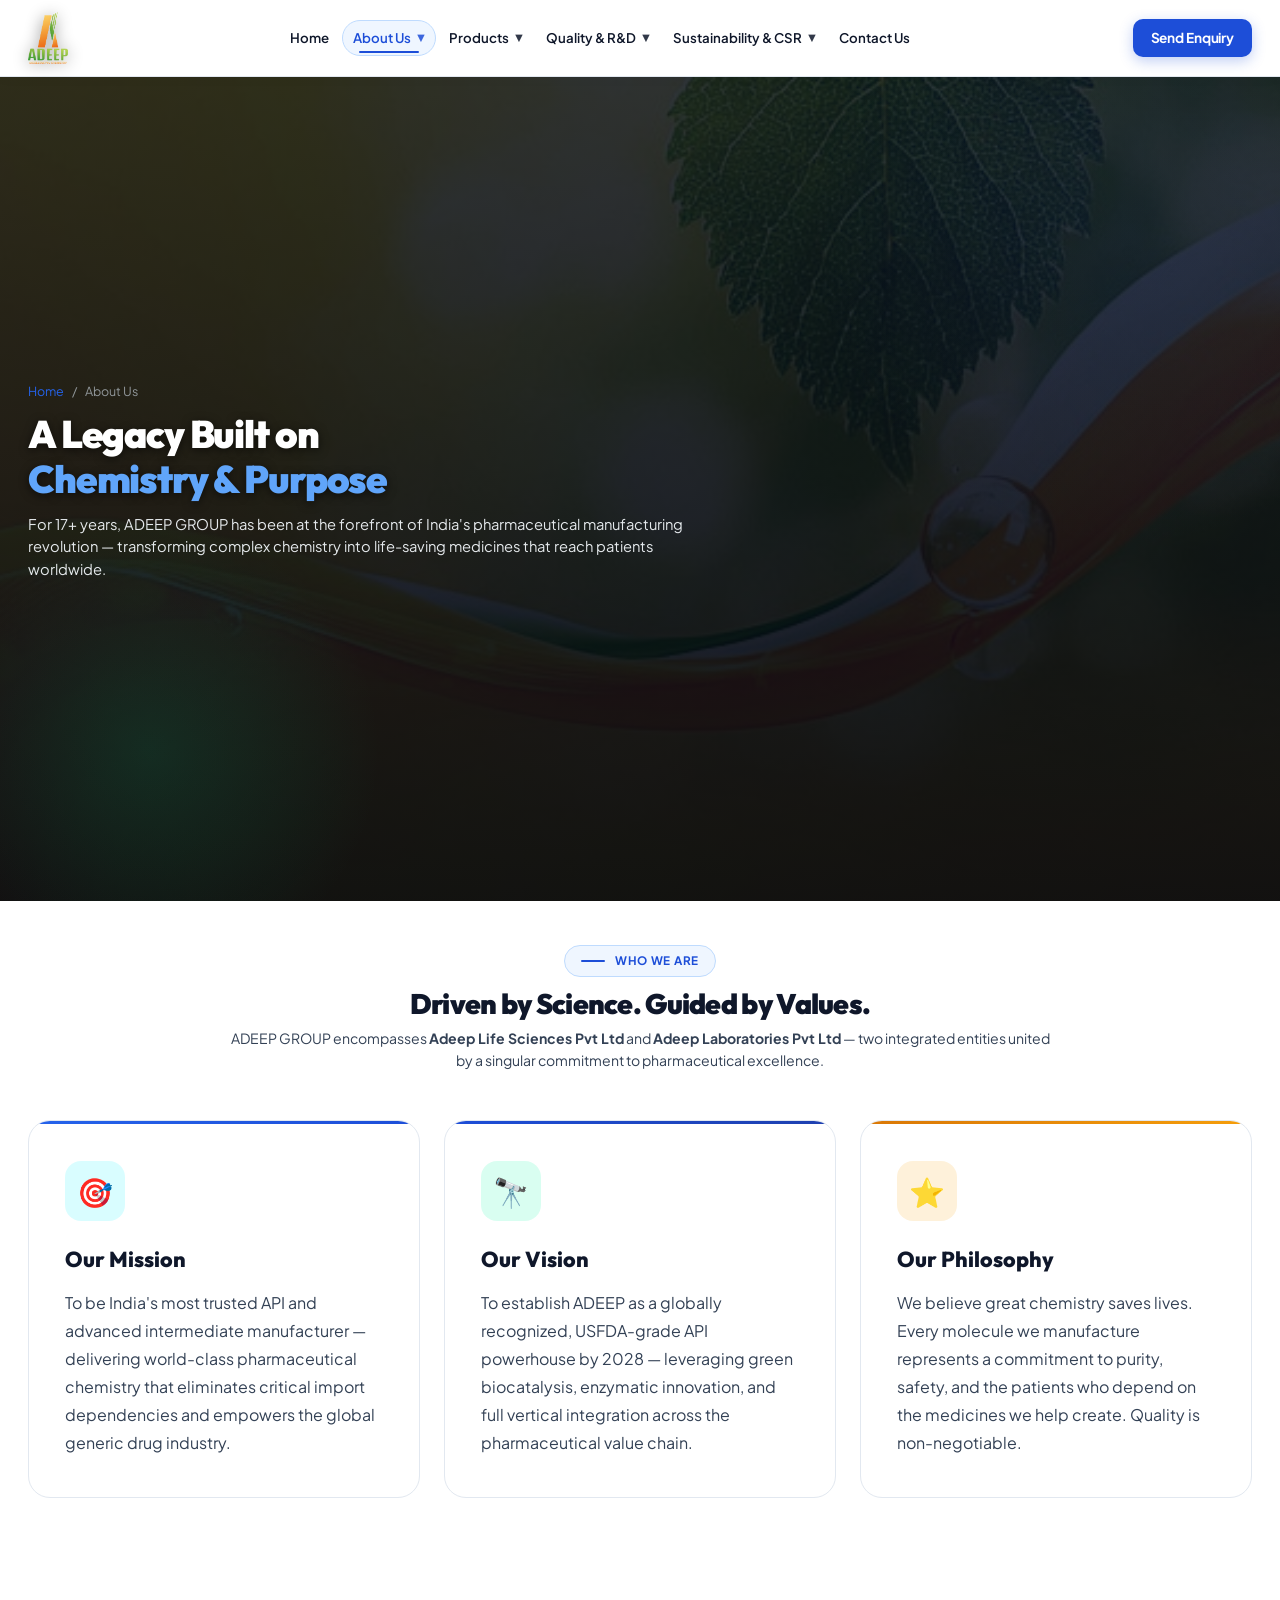
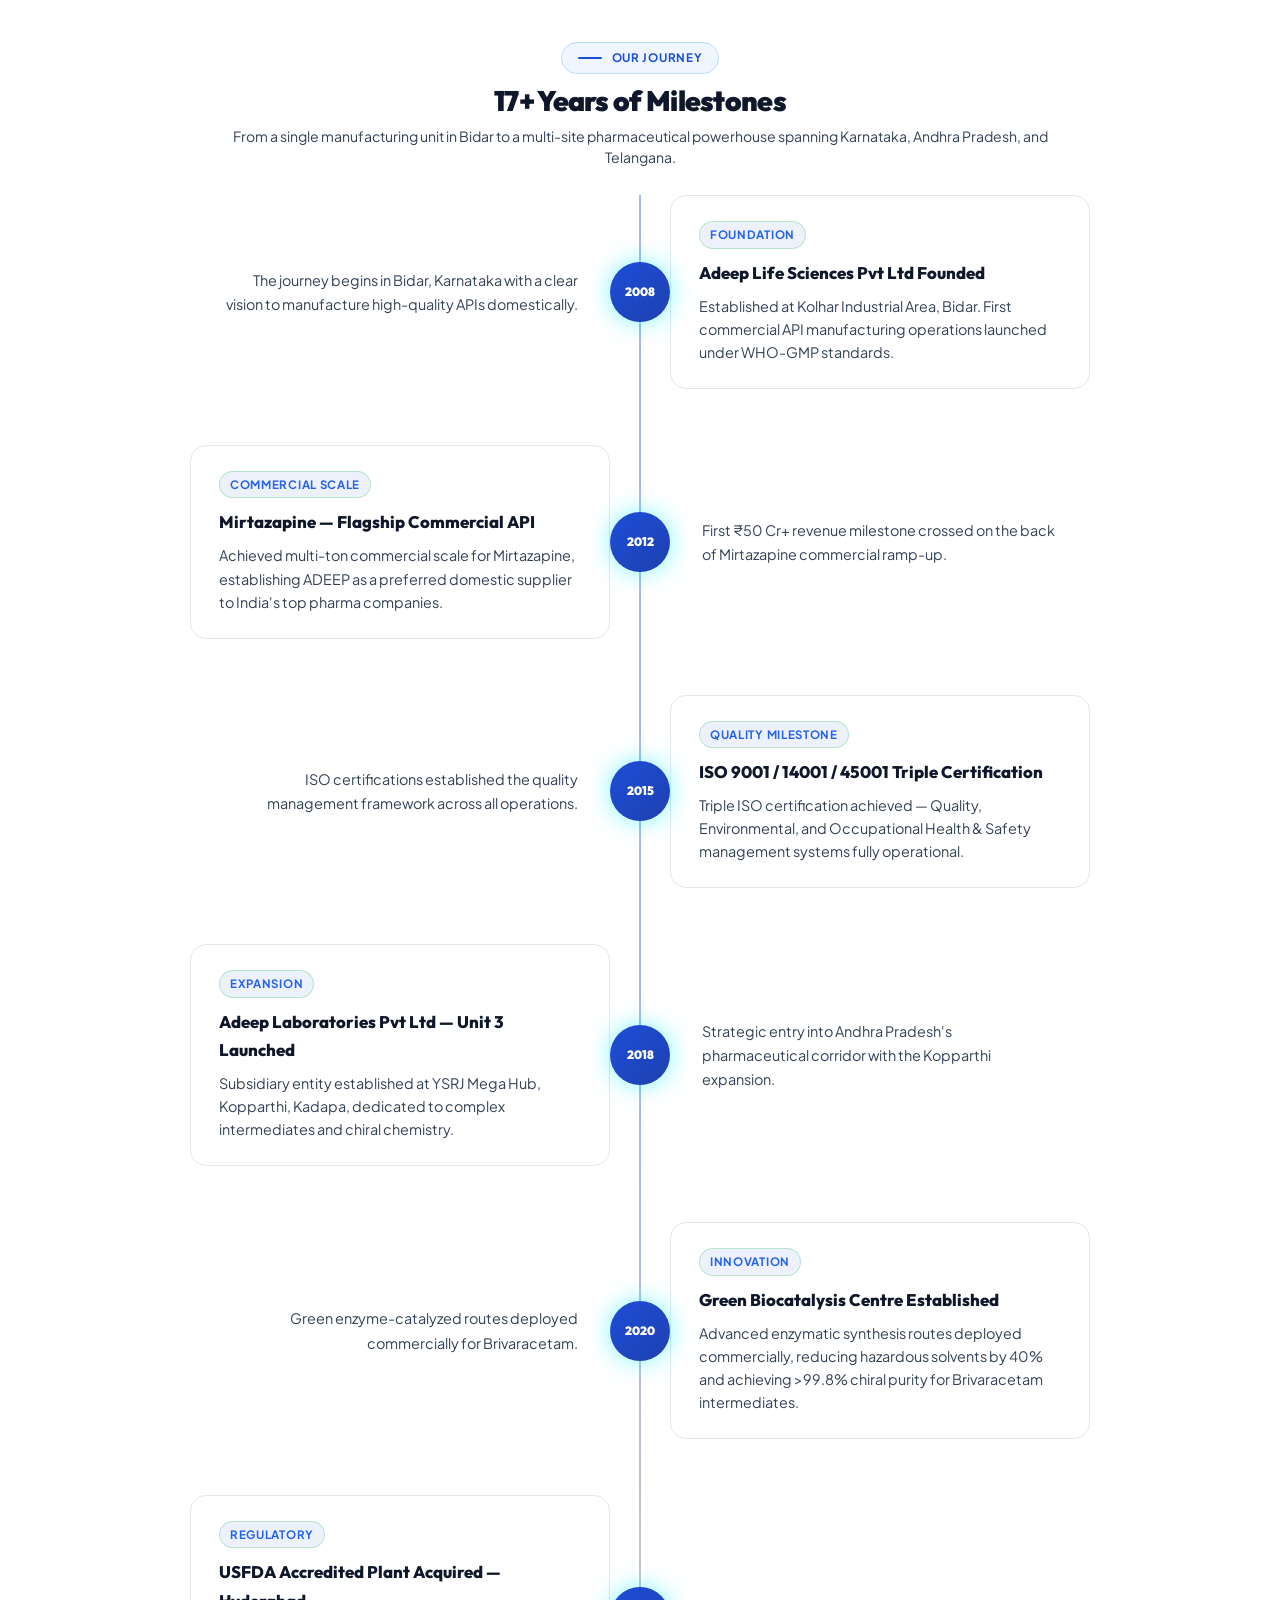
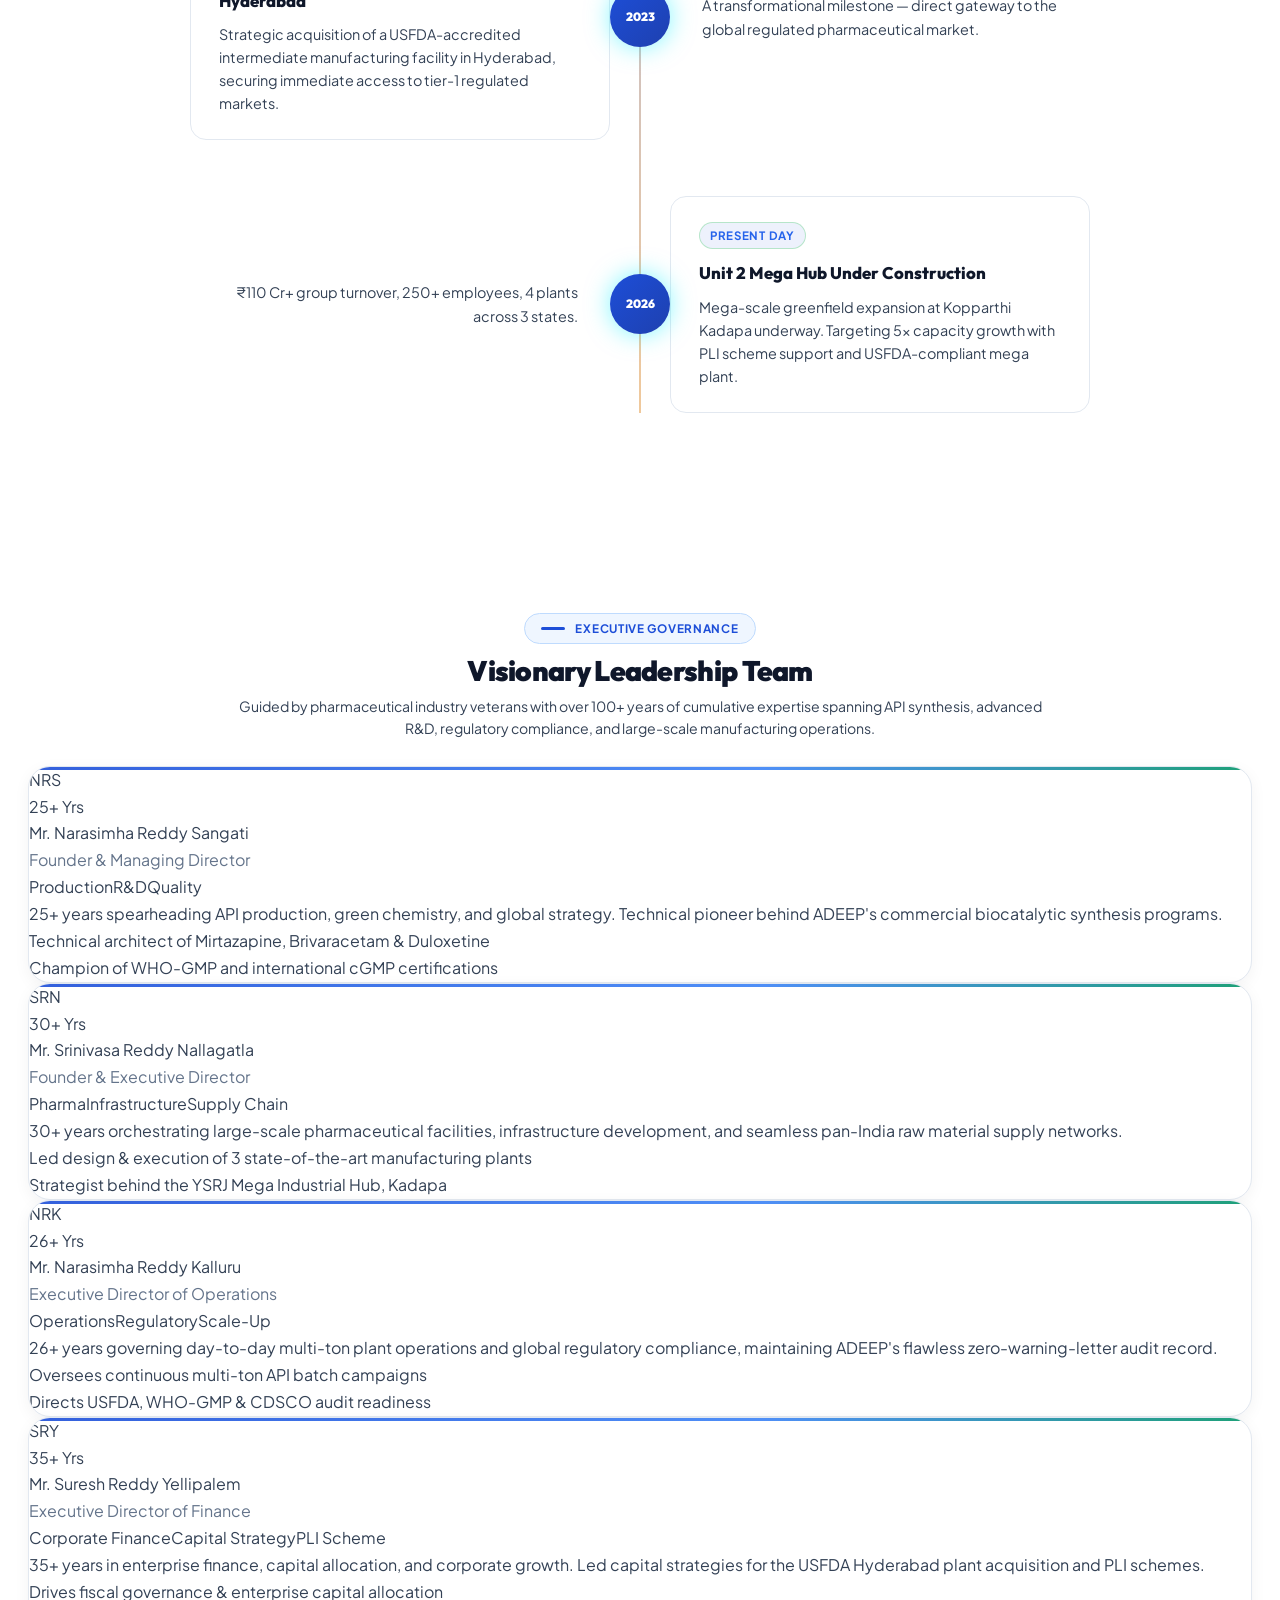
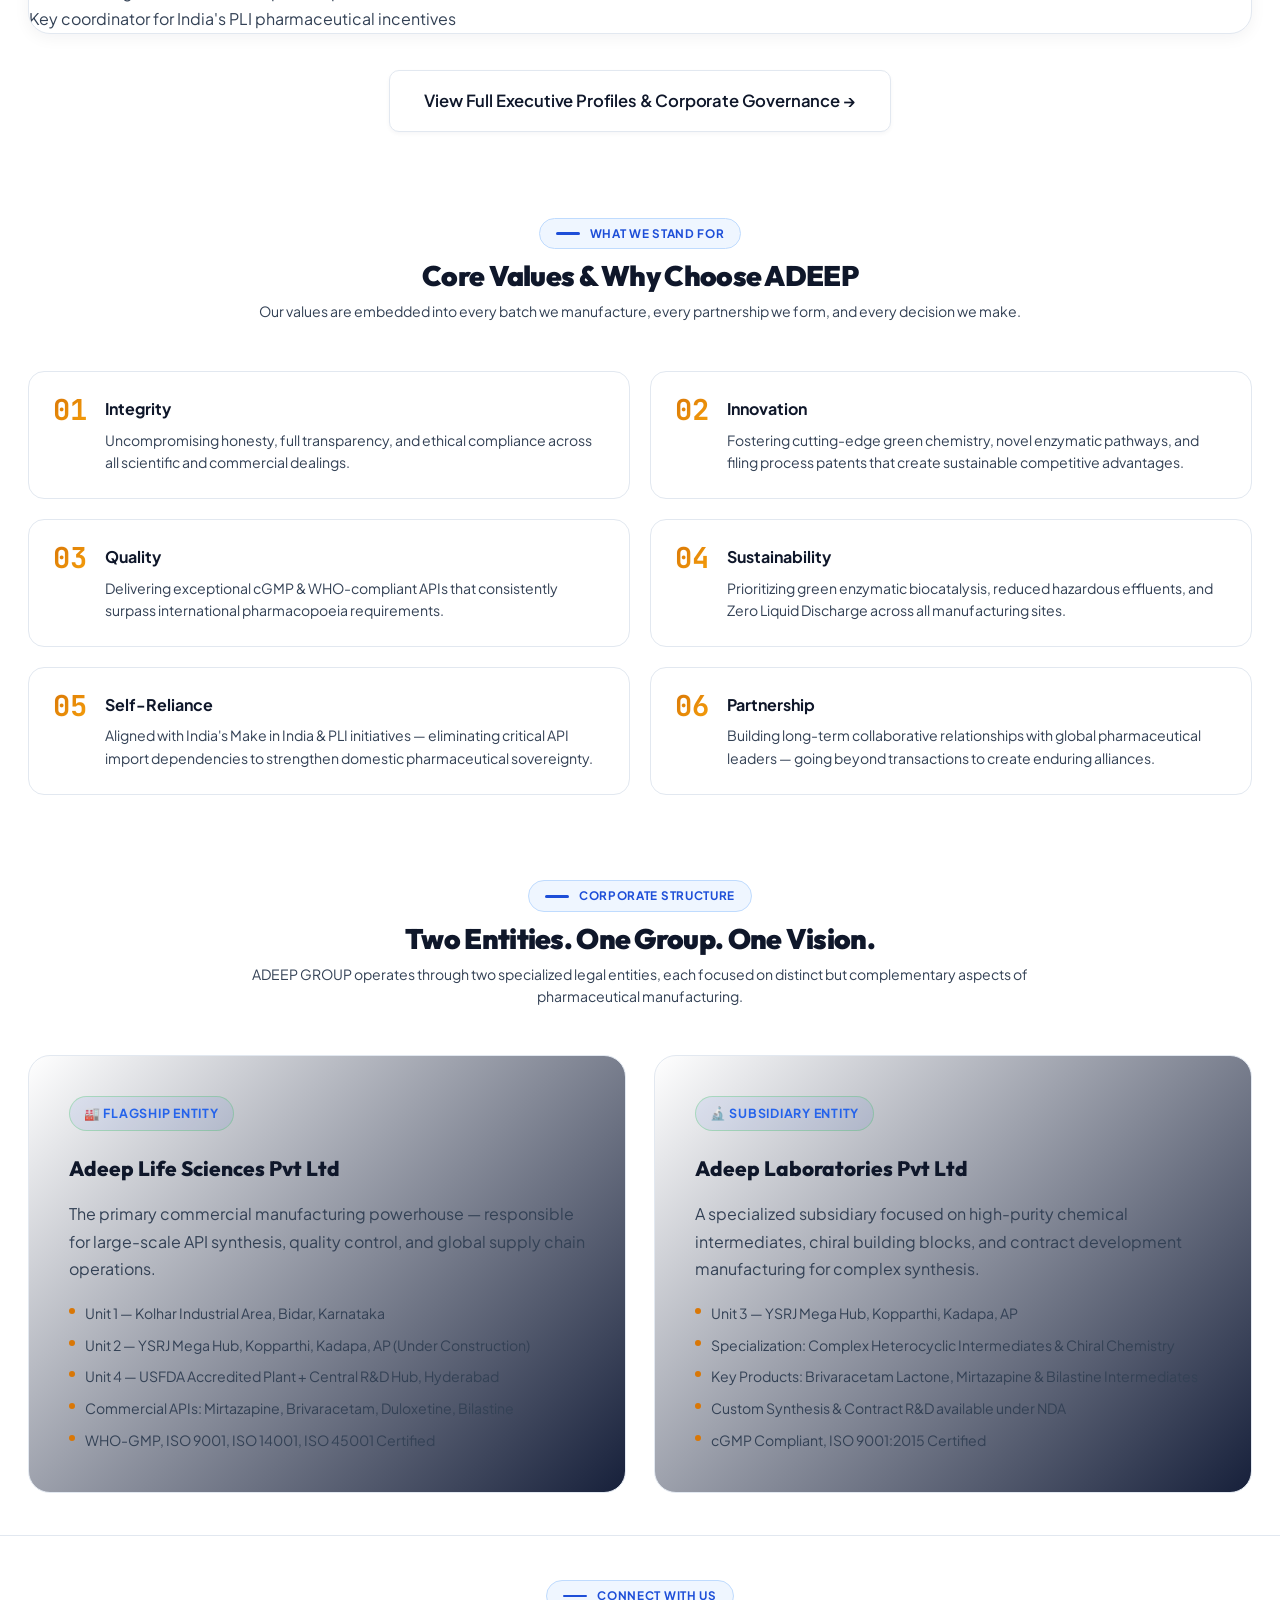
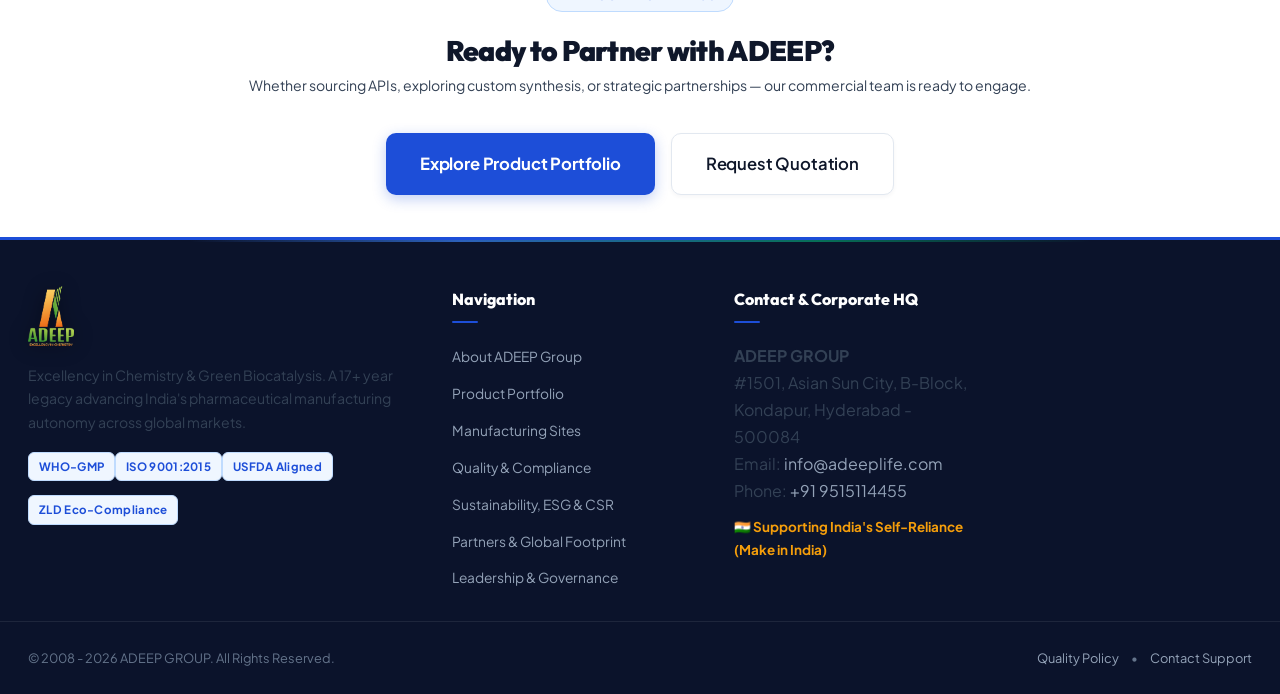
==== commit 45e8afe5: "updated" ====
--- a/about.html
+++ b/about.html
@@ -9,9 +9,9 @@
   <link rel="preconnect" href="https://fonts.gstatic.com" crossorigin>
   <link href="https://fonts.googleapis.com/css2?family=Plus+Jakarta+Sans:wght@300;400;500;600;700;800&family=Outfit:wght@400;500;600;700;800;900&family=JetBrains+Mono:wght@400;500;600&display=swap" rel="stylesheet">
   <link rel="icon" type="image/png" href="assets/adeep_emblem.png" />
-  <link rel="stylesheet" href="styles.css" />
+  <link rel="stylesheet" href="styles.css?v=19.0" />
   <style>
-    .page-hero { min-height: 480px; display: flex; align-items: center; position: relative; padding: 140px 0 80px; overflow: hidden; background: linear-gradient(180deg, rgba(7, 14, 30, 0.84) 0%, rgba(4, 7, 17, 0.94) 100%), url('assets/hero_cinematic.jpg') center/cover no-repeat; }
+    .page-hero { min-height: calc(100vh - 76px); height: calc(100vh - 76px); display: flex; align-items: center; position: relative; padding: 40px 0; overflow: hidden; background-size: cover; background-position: center; background: linear-gradient(180deg, rgba(7, 14, 30, 0.84) 0%, rgba(4, 7, 17, 0.94) 100%), url('assets/hero_cinematic.jpg') center/cover no-repeat; }
     .page-hero::before { content: ''; position: absolute; top: -200px; right: -200px; width: 700px; height: 700px; background: radial-gradient(circle, var(--teal-soft) 0%, transparent 65%); pointer-events: none; animation: orbFloat 8s ease-in-out infinite alternate; }
     .page-hero::after { content: ''; position: absolute; bottom: -100px; left: -100px; width: 500px; height: 500px; background: radial-gradient(circle, var(--emerald-glow) 0%, transparent 65%); pointer-events: none; }
     .page-hero-inner { position: relative; z-index: 2; }
@@ -20,11 +20,7 @@
     .breadcrumb a:hover { color: #fff; }
     .page-title { font-family: var(--font-heading); font-size: clamp(2.6rem, 5vw, 4rem); font-weight: 900; color: #fff; line-height: 1.1; margin-bottom: 20px; letter-spacing: -0.03em; }
     .page-title .accent { background: var(--grad-teal); -webkit-background-clip: text; -webkit-text-fill-color: transparent; background-clip: text; }
-    .page-subtitle { font-size: 1.1rem; color: rgba(226,238,255,0.82); max-width: 640px; line-height: 1.7; margin-bottom: 32px; }
-    .hero-stats-row { display: flex; flex-wrap: wrap; gap: 16px; }
-    .hero-stat-chip { display: flex; align-items: center; gap: 10px; padding: 10px 20px; background: rgba(255,255,255,0.07); backdrop-filter: blur(12px); border: 1px solid rgba(0,240,255,0.28); border-radius: var(--r-full); }
-    .hero-stat-chip strong { color: var(--gold); font-size: 1.1rem; }
-    .hero-stat-chip span { font-size: 0.82rem; color: rgba(226,238,255,0.8); }
+    .page-subtitle { font-size: 1.1rem; color: rgba(226,238,255,0.82); max-width: 640px; line-height: 1.7; margin-bottom: 0; }
     .mv-grid { display: grid; grid-template-columns: repeat(auto-fit, minmax(300px, 1fr)); gap: 24px; margin-top: 48px; }
     .mv-card { background: var(--bg-card); border: 1px solid var(--border-card); border-radius: var(--r-xl); padding: 40px 36px; position: relative; overflow: hidden; transition: var(--t); }
     .mv-card::before { content: ''; position: absolute; top: 0; left: 0; right: 0; height: 3px; border-radius: var(--r-xl) var(--r-xl) 0 0; }
@@ -72,40 +68,78 @@
   <canvas id="particleCanvas"></canvas>
   <header class="site-header" id="mainHeader">
     <div class="container header-container">
-      <a href="index.html" class="brand-logo"><img src="assets/adeep_logo_horizontal.png" alt="ADEEP GROUP" class="logo-img" /></a>
+      <a href="index.html" class="brand-logo"><img src="assets/adeep_logo.png" alt="ADEEP GROUP" class="logo-img" /></a>
             <nav class="nav-menu" id="navMenu">
         <a href="index.html" class="nav-link">Home</a>
-        <a href="about.html" class="nav-link active">About Us</a>
-        <a href="products.html" class="nav-link">Product Portfolio</a>
-        <a href="facilities.html" class="nav-link">Facilities</a>
-        <a href="quality.html" class="nav-link">Quality &amp; USPs</a>
-        <a href="partners.html" class="nav-link">Partners</a>
-        <a href="leadership.html" class="nav-link">Leadership</a>
-        <a href="contact.html" class="nav-link">Contact</a>
+
+        <div class="nav-item-dropdown">
+          <a href="about.html" class="nav-link nav-dropdown-toggle active">
+            About Us <span class="dropdown-chevron">▼</span>
+          </a>
+          <div class="nav-dropdown-menu">
+            <a href="about.html" class="dropdown-item active">About ADEEP Group</a>
+            <a href="leadership.html" class="dropdown-item">Leadership &amp; Board</a>
+            <a href="facilities.html" class="dropdown-item">Manufacturing Facilities</a>
+            <a href="careers.html" class="dropdown-item">Careers &amp; Culture</a>
+            <a href="news.html" class="dropdown-item">News &amp; Events</a>
+          </div>
+        </div>
+
+        <div class="nav-item-dropdown">
+          <a href="products.html" class="nav-link nav-dropdown-toggle">
+            Products <span class="dropdown-chevron">▼</span>
+          </a>
+          <div class="nav-dropdown-menu">
+            <a href="products.html" class="dropdown-item">All Products</a>
+            <a href="products.html?category=commercial-api" class="dropdown-item">APIs (Active Ingredients)</a>
+            <a href="products.html?category=intermediate" class="dropdown-item">Advanced Intermediates</a>
+            <a href="products.html?category=custom-synthesis" class="dropdown-item">Custom Synthesis &amp; CDMO</a>
+            <a href="products.html?category=pipeline-api" class="dropdown-item">R&amp;D Pipeline</a>
+          </div>
+        </div>
+
+        <div class="nav-item-dropdown">
+          <a href="quality.html" class="nav-link nav-dropdown-toggle">
+            Quality &amp; R&amp;D <span class="dropdown-chevron">▼</span>
+          </a>
+          <div class="nav-dropdown-menu">
+            <a href="quality.html" class="dropdown-item">Quality &amp; Regulatory Assurance</a>
+            <a href="rnd.html" class="dropdown-item">R&amp;D &amp; Green Biocatalysis</a>
+            <a href="downloads.html" class="dropdown-item">Certificates &amp; DMF Downloads</a>
+            <a href="partners.html" class="dropdown-item">Global CDMO &amp; Partnerships</a>
+          </div>
+        </div>
+
+        <div class="nav-item-dropdown">
+          <a href="sustainability.html" class="nav-link nav-dropdown-toggle">
+            Sustainability &amp; CSR <span class="dropdown-chevron">▼</span>
+          </a>
+          <div class="nav-dropdown-menu">
+            <a href="sustainability.html" class="dropdown-item">Sustainability &amp; ESG Overview</a>
+            <a href="csr.html" class="dropdown-item">CSR &amp; Community Empowerment</a>
+            <a href="hsg.html" class="dropdown-item">Health, Safety &amp; Governance (HSG)</a>
+          </div>
+        </div>
+
+        <a href="contact.html" class="nav-link">Contact Us</a>
       </nav>
       <div class="header-actions">
-
-        <a href="contact.html" class="btn btn-primary btn-sm header-cta">Request RFQ</a>
+        <a href="contact.html" class="btn btn-primary btn-sm header-cta">Send Enquiry</a>
         <button class="mobile-toggle" id="mobileToggle"><span></span><span></span><span></span></button>
       </div>
     </div>
   </header>
 
-  <section class="page-hero">
+  <section class="page-hero" id="overview">
     <div class="container page-hero-inner">
       <div class="breadcrumb"><a href="index.html">Home</a><span>/</span><span>About Us</span></div>
       <h1 class="page-title">A Legacy Built on <br /><span class="accent">Chemistry &amp; Purpose</span></h1>
       <p class="page-subtitle">For 17+ years, ADEEP GROUP has been at the forefront of India's pharmaceutical manufacturing revolution — transforming complex chemistry into life-saving medicines that reach patients worldwide.</p>
-      <div class="hero-stats-row">
-        <div class="hero-stat-chip"><strong>Est. 2008</strong><span>Founded in Bidar, Karnataka</span></div>
-        <div class="hero-stat-chip"><strong>&#x20B9;110 Cr+</strong><span>Annual Group Turnover</span></div>
-        <div class="hero-stat-chip"><strong>250+</strong><span>Skilled Professionals</span></div>
-        <div class="hero-stat-chip"><strong>50+</strong><span>Global Pharma Partners</span></div>
-      </div>
-    </div>
-  </section>
-
-  <section class="section" style="padding-top:80px;">
+
+    </div>
+  </section>
+
+  <section class="section" id="vision" >
     <div class="container">
       <div class="section-header-centered">
         <span class="section-tag">WHO WE ARE</span>
@@ -120,7 +154,7 @@
     </div>
   </section>
 
-  <section class="timeline-section">
+  <section class="timeline-section" id="milestones">
     <div class="container">
       <div class="section-header-centered">
         <span class="section-tag">OUR JOURNEY</span>
@@ -168,11 +202,98 @@
     </div>
   </section>
 
-  <section class="section" style="background:var(--bg-surface);padding:80px 0;">
+  <!-- Leadership Preview Section -->
+  <section class="section" id="leadership" style="padding:80px 0;">
+    <div class="container">
+      <div class="section-header-centered">
+        <span class="section-tag">EXECUTIVE GOVERNANCE</span>
+        <h2 class="section-title">Visionary Leadership Team</h2>
+        <p class="section-desc">Guided by pharmaceutical industry veterans with over 100+ years of cumulative expertise spanning API synthesis, advanced R&amp;D, regulatory compliance, and large-scale manufacturing operations.</p>
+      </div>
+      <div class="directors-showcase">
+        <div class="dir-card">
+          <div class="dir-header">
+            <div class="dir-avatar">NRS<div class="dir-exp-badge">25+ Yrs</div></div>
+            <div>
+              <div class="dir-name">Mr. Narasimha Reddy Sangati</div>
+              <div class="dir-role">Founder &amp; Managing Director</div>
+              <div class="dir-tags"><span class="dir-tag">Production</span><span class="dir-tag">R&amp;D</span><span class="dir-tag">Quality</span></div>
+            </div>
+          </div>
+          <div class="dir-body">
+            <p class="dir-bio">25+ years spearheading API production, green chemistry, and global strategy. Technical pioneer behind ADEEP's commercial biocatalytic synthesis programs.</p>
+            <div class="dir-expertise">
+              <div class="dir-exp-row"><div class="dir-exp-dot"></div><span>Technical architect of Mirtazapine, Brivaracetam &amp; Duloxetine</span></div>
+              <div class="dir-exp-row"><div class="dir-exp-dot"></div><span>Champion of WHO-GMP and international cGMP certifications</span></div>
+            </div>
+          </div>
+        </div>
+
+        <div class="dir-card">
+          <div class="dir-header">
+            <div class="dir-avatar">SRN<div class="dir-exp-badge">30+ Yrs</div></div>
+            <div>
+              <div class="dir-name">Mr. Srinivasa Reddy Nallagatla</div>
+              <div class="dir-role">Founder &amp; Executive Director</div>
+              <div class="dir-tags"><span class="dir-tag">Pharma</span><span class="dir-tag">Infrastructure</span><span class="dir-tag">Supply Chain</span></div>
+            </div>
+          </div>
+          <div class="dir-body">
+            <p class="dir-bio">30+ years orchestrating large-scale pharmaceutical facilities, infrastructure development, and seamless pan-India raw material supply networks.</p>
+            <div class="dir-expertise">
+              <div class="dir-exp-row"><div class="dir-exp-dot"></div><span>Led design &amp; execution of 3 state-of-the-art manufacturing plants</span></div>
+              <div class="dir-exp-row"><div class="dir-exp-dot"></div><span>Strategist behind the YSRJ Mega Industrial Hub, Kadapa</span></div>
+            </div>
+          </div>
+        </div>
+
+        <div class="dir-card">
+          <div class="dir-header">
+            <div class="dir-avatar">NRK<div class="dir-exp-badge">26+ Yrs</div></div>
+            <div>
+              <div class="dir-name">Mr. Narasimha Reddy Kalluru</div>
+              <div class="dir-role">Executive Director of Operations</div>
+              <div class="dir-tags"><span class="dir-tag">Operations</span><span class="dir-tag">Regulatory</span><span class="dir-tag">Scale-Up</span></div>
+            </div>
+          </div>
+          <div class="dir-body">
+            <p class="dir-bio">26+ years governing day-to-day multi-ton plant operations and global regulatory compliance, maintaining ADEEP's flawless zero-warning-letter audit record.</p>
+            <div class="dir-expertise">
+              <div class="dir-exp-row"><div class="dir-exp-dot"></div><span>Oversees continuous multi-ton API batch campaigns</span></div>
+              <div class="dir-exp-row"><div class="dir-exp-dot"></div><span>Directs USFDA, WHO-GMP &amp; CDSCO audit readiness</span></div>
+            </div>
+          </div>
+        </div>
+
+        <div class="dir-card">
+          <div class="dir-header">
+            <div class="dir-avatar">SRY<div class="dir-exp-badge">35+ Yrs</div></div>
+            <div>
+              <div class="dir-name">Mr. Suresh Reddy Yellipalem</div>
+              <div class="dir-role">Executive Director of Finance</div>
+              <div class="dir-tags"><span class="dir-tag">Corporate Finance</span><span class="dir-tag">Capital Strategy</span><span class="dir-tag">PLI Scheme</span></div>
+            </div>
+          </div>
+          <div class="dir-body">
+            <p class="dir-bio">35+ years in enterprise finance, capital allocation, and corporate growth. Led capital strategies for the USFDA Hyderabad plant acquisition and PLI schemes.</p>
+            <div class="dir-expertise">
+              <div class="dir-exp-row"><div class="dir-exp-dot"></div><span>Drives fiscal governance &amp; enterprise capital allocation</span></div>
+              <div class="dir-exp-row"><div class="dir-exp-dot"></div><span>Key coordinator for India's PLI pharmaceutical incentives</span></div>
+            </div>
+          </div>
+        </div>
+      </div>
+      <div style="text-align:center;margin-top:36px;">
+        <a href="leadership.html" class="btn btn-outline btn-lg">View Full Executive Profiles &amp; Corporate Governance →</a>
+      </div>
+    </div>
+  </section>
+
+  <section class="section" id="why-us" style="background:var(--bg-surface);padding:80px 0;">
     <div class="container">
       <div class="section-header-centered">
         <span class="section-tag">WHAT WE STAND FOR</span>
-        <h2 class="section-title">Core Values That Define ADEEP</h2>
+        <h2 class="section-title">Core Values &amp; Why Choose ADEEP</h2>
         <p class="section-desc">Our values are embedded into every batch we manufacture, every partnership we form, and every decision we make.</p>
       </div>
       <div class="values-showcase">
@@ -237,7 +358,7 @@
   <footer class="site-footer">
     <div class="container footer-content">
       <div class="footer-col brand-col">
-        <img src="assets/adeep_logo_horizontal.png" alt="ADEEP GROUP" class="footer-logo" />
+        <img src="assets/adeep_logo.png" alt="ADEEP GROUP" class="footer-logo" />
         <p class="footer-tagline">Excellency in Chemistry &amp; Green Biocatalysis. A 17+ year legacy advancing India's pharmaceutical manufacturing autonomy across global markets.</p>
         <div class="footer-cert-badges"><span class="fc-badge">WHO-GMP</span><span class="fc-badge">ISO 9001:2015</span><span class="fc-badge">USFDA Aligned</span><span class="fc-badge">ZLD Eco-Compliance</span></div>
       </div>
@@ -248,6 +369,7 @@
           <li><a href="products.html">Product Portfolio</a></li>
           <li><a href="facilities.html">Manufacturing Sites</a></li>
           <li><a href="quality.html">Quality &amp; Compliance</a></li>
+          <li><a href="sustainability.html">Sustainability, ESG &amp; CSR</a></li>
           <li><a href="partners.html">Partners &amp; Global Footprint</a></li>
           <li><a href="leadership.html">Leadership &amp; Governance</a></li>
         </ul>
@@ -275,5 +397,6 @@
     const header=document.getElementById('mainHeader');const st=document.getElementById('scrollTopBtn');window.addEventListener('scroll',()=>{header.classList.toggle('scrolled',window.scrollY>60);st.classList.toggle('visible',window.scrollY>400);});st.addEventListener('click',()=>window.scrollTo({top:0,behavior:'smooth'}));
     document.getElementById('mobileToggle').addEventListener('click',()=>document.getElementById('navMenu').classList.toggle('open'));
   </script>
+  <script src="app.js?v=5.0"></script>
 </body>
 </html>
--- a/styles.css
+++ b/styles.css
@@ -6,104 +6,102 @@
 @import url('https://fonts.googleapis.com/css2?family=Plus+Jakarta+Sans:wght@300;400;500;600;700;800;900&family=Outfit:wght@300;400;500;600;700;800;900&family=JetBrains+Mono:wght@400;500;600&display=swap');
 
 /* ═══════════════════════════════════════════════════════════
-   THEME 1: SOVEREIGN SAPPHIRE & BIO-EMERALD LUXE (Default Master Theme)
-   Deep Executive Obsidian Navy · Bio-Catalytic Emerald · Royal Sky Sapphire · 24K Gold
+   THEME: CLEAN SKY BLUE PHARMACEUTICAL THEME
+   Soft Sky Blue Canvas · Pure Optical White Cards · Deep Navy Typography
 ═══════════════════════════════════════════════════════════ */
 :root,
-[data-theme="adeep-signature"],
-[data-theme="cyber-sapphire"] {
-  --theme-name: 'sovereign-sapphire';
-
-  /* ── Ultra-Deep Executive Sapphire-Obsidian Canvas ── */
-  --bg-body:           #070e1e;
-  --bg-surface:        rgba(11, 22, 46, 0.88);
-  --bg-surface-alt:    rgba(16, 32, 64, 0.78);
+[data-theme] {
+  --theme-name: 'elite-pharma';
+
+  /* ── Elite Global Pharma Canvas ── */
+  --bg-body:           #ffffff; /* Pure Optical White */
+  --bg-surface:        #ffffff; /* Optical White Cards */
+  --bg-surface-alt:    #f8fafc; /* Crisp Slate/Pearl Alternating Section */
   
-  /* ── Frosted Optical-Grade Lab Glass Cards ── */
-  --bg-card:           rgba(13, 25, 52, 0.72);
-  --bg-card-hover:     rgba(18, 36, 74, 0.88);
-  --bg-card-secondary: rgba(9, 18, 38, 0.78);
-  --bg-glass:          rgba(13, 26, 56, 0.75);
-  --bg-hero:           radial-gradient(ellipse at 50% 10%, #0e224e 0%, #091530 52%, #050a18 100%);
-
-  /* ── Text & Typography (Ultra-Crisp Contrast) ── */
-  --text-heading:      #ffffff;
-  --text-body:         #cbd5e1;
-  --text-muted:        #94a3b8;
-  --text-dim:          #64748b;
+  /* ── Clean White Cards ── */
+  --bg-card:           #ffffff;
+  --bg-card-hover:     #ffffff;
+  --bg-card-secondary: #f8fafc;
+  --bg-glass:          rgba(255, 255, 255, 0.98);
+  --bg-hero:           linear-gradient(135deg, #0f172a 0%, #1e3a8a 100%);
+
+  /* ── High Contrast Executive Navy Typography ── */
+  --text-heading:      #0f172a; /* Executive Slate Navy */
+  --text-body:         #334155; /* Refined Corporate Slate */
+  --text-muted:        #64748b;
+  --text-dim:          #94a3b8;
   --text-white:        #ffffff;
-  --text-silver:       #e2e8f0;
-
-  /* ── High-Purity Bio-Teal & Emerald Accents (Green Biocatalysis & Synthesis) ── */
-  --cyan:              #06b6d4; /* Clean Scientific Cyan */
-  --cyan-deep:         #0284c7; /* Sky Cobalt */
-  --cyan-vivid:        #38bdf8; /* Luminous Ice Blue */
-  --cyan-glow:         rgba(6, 182, 212, 0.35);
-
-  --teal:              #0d9488; /* Clinical Pharma Teal */
-  --teal-deep:         #0f766e; /* Deep Pharma Teal */
-  --teal-vivid:        #14b8a6; /* Luminous Bio-Active Teal */
-  --teal-glow:         rgba(20, 184, 166, 0.38);
-  --teal-soft:         rgba(20, 184, 166, 0.12);
-
-  --emerald:           #10b981; /* Pure Biocatalysis Green */
-  --emerald-glow:      rgba(16, 185, 129, 0.35);
-
-  /* ── Warm Prestige Champagne Gold (Certifications & USFDA/WHO-GMP Badges) ── */
-  --gold:              #f59e0b;
-  --gold-light:        #fbbf24;
-  --gold-bright:       #fde047;
-  --gold-glow:         rgba(245, 158, 11, 0.38);
-  --gold-soft:         rgba(245, 158, 11, 0.12);
-
-  --coral:             #f43f5e;
-  --violet:            #8b5cf6;
-  --violet-soft:       rgba(139, 92, 246, 0.16);
-
-  /* ── Glowing Glass Borders & Inset Highlights ── */
-  --border-light:      rgba(56, 189, 248, 0.14);
-  --border-card:       rgba(56, 189, 248, 0.18);
-  --border-card-hover: rgba(20, 184, 166, 0.52);
-  --border-focus:      #14b8a6;
-  --border-glass:      rgba(255, 255, 255, 0.12);
-
-  /* ── Luminous Gradients ── */
-  --grad-primary:      linear-gradient(135deg, #0ea5e9 0%, #0d9488 50%, #10b981 100%);
-  --grad-cyan:         linear-gradient(135deg, #38bdf8 0%, #0284c7 100%);
-  --grad-teal:         linear-gradient(135deg, #06b6d4 0%, #14b8a6 50%, #10b981 100%);
-  --grad-gold:         linear-gradient(135deg, #f59e0b 0%, #fbbf24 100%);
-  --grad-hero:         radial-gradient(circle at 50% 20%, rgba(14, 165, 233, 0.1) 0%, transparent 62%);
-  --grad-shimmer:      linear-gradient(110deg, transparent 25%, rgba(255,255,255,0.2) 50%, transparent 75%);
-  --grad-card-glow:    linear-gradient(135deg, rgba(20, 184, 166, 0.15), rgba(56, 189, 248, 0.08));
-  --grad-sapphire:     linear-gradient(135deg, #091530 0%, #102450 100%);
-  --grad-text:         linear-gradient(135deg, #38bdf8 0%, #2dd4bf 50%, #86efac 100%);
-
-  /* ── Header System ── */
-  --bg-header:         rgba(7, 14, 30, 0.88);
-  --bg-header-scroll:  rgba(5, 10, 22, 0.96);
-  --header-border:     rgba(56, 189, 248, 0.16);
-
-  /* ── Dimensional Glass Glow Shadows ── */
-  --shadow-xs:         0 1px 3px rgba(0, 0, 0, 0.35);
-  --shadow-sm:         0 4px 14px rgba(0, 0, 0, 0.45);
-  --shadow-md:         0 8px 30px -4px rgba(0, 0, 0, 0.55), 0 0 16px rgba(14, 165, 233, 0.08);
-  --shadow-lg:         0 16px 44px -6px rgba(0, 0, 0, 0.65), 0 0 28px rgba(20, 184, 166, 0.14);
-  --shadow-xl:         0 24px 60px -10px rgba(0, 0, 0, 0.75), 0 0 40px rgba(20, 184, 166, 0.2);
-  --shadow-teal:       0 8px 26px -4px rgba(20, 184, 166, 0.4);
-  --shadow-emerald:    0 8px 26px -4px rgba(16, 185, 129, 0.4);
-  --shadow-gold:       0 8px 26px -4px rgba(245, 158, 11, 0.4);
+  --text-silver:       #475569;
+
+  /* ── Royal Sapphire Blue & Life-Sciences Accents ── */
+  --cyan:              #1d4ed8; /* Royal Sapphire Blue */
+  --cyan-deep:         #1e40af;
+  --cyan-vivid:        #2563eb;
+  --cyan-glow:         rgba(29, 78, 216, 0.15);
+
+  --teal:              #1d4ed8;
+  --teal-deep:         #1e40af;
+  --teal-vivid:        #2563eb;
+  --teal-glow:         rgba(29, 78, 216, 0.2);
+  --teal-soft:         rgba(29, 78, 216, 0.08);
+
+  --emerald:           #059669; /* Biotech Emerald */
+  --emerald-glow:      rgba(5, 150, 105, 0.18);
+
+  --gold:              #d97706;
+  --gold-light:        #f59e0b;
+  --gold-bright:       #fbbf24;
+  --gold-glow:         rgba(217, 119, 6, 0.2);
+  --gold-soft:         rgba(245, 158, 11, 0.06);
+
+  --coral:             #dc2626;
+  --violet:            #4f46e5;
+  --violet-soft:       rgba(79, 70, 229, 0.06);
+
+  /* ── Hairline Corporate Slate Borders ── */
+  --border-light:      #e2e8f0;
+  --border-card:       #e2e8f0;
+  --border-card-hover: #93c5fd;
+  --border-focus:      #1d4ed8;
+  --border-glass:      rgba(226, 232, 240, 0.85);
+
+  /* ── Gradients ── */
+  --grad-primary:      linear-gradient(135deg, #1d4ed8 0%, #1e40af 100%);
+  --grad-cyan:         linear-gradient(135deg, #2563eb 0%, #1d4ed8 100%);
+  --grad-teal:         linear-gradient(135deg, #1d4ed8 0%, #1e40af 100%);
+  --grad-gold:         linear-gradient(135deg, #d97706 0%, #f59e0b 100%);
+  --grad-hero:         radial-gradient(circle at 50% 20%, rgba(29, 78, 216, 0.06) 0%, transparent 62%);
+  --grad-shimmer:      linear-gradient(110deg, transparent 25%, rgba(255,255,255,0.4) 50%, transparent 75%);
+  --grad-card-glow:    none;
+  --grad-sapphire:     linear-gradient(135deg, #0f172a 0%, #1d4ed8 100%);
+  --grad-text:         none;
+
+  /* ── Header ── */
+  --bg-header:         rgba(255, 255, 255, 0.98);
+  --bg-header-scroll:  rgba(255, 255, 255, 0.99);
+  --header-border:     #e2e8f0;
+
+  /* ── Refined Executive Elevation Shadows ── */
+  --shadow-xs:         0 1px 2px rgba(15, 23, 42, 0.05);
+  --shadow-sm:         0 2px 4px rgba(15, 23, 42, 0.06);
+  --shadow-md:         0 4px 14px -2px rgba(15, 23, 42, 0.08), 0 2px 4px -1px rgba(15, 23, 42, 0.04);
+  --shadow-lg:         0 10px 25px -4px rgba(15, 23, 42, 0.1), 0 4px 10px -2px rgba(15, 23, 42, 0.04);
+  --shadow-xl:         0 20px 35px -6px rgba(15, 23, 42, 0.12);
+  --shadow-teal:       0 8px 20px -4px rgba(29, 78, 216, 0.25);
+  --shadow-emerald:    0 8px 20px -4px rgba(5, 150, 105, 0.2);
+  --shadow-gold:       0 8px 20px -4px rgba(217, 119, 6, 0.2);
 
   /* ── Legacy Aliases ── */
-  --bg-white:          var(--bg-body);
-  --bg-snow:           var(--bg-surface);
-  --bg-ice:            var(--bg-surface-alt);
-  --bg-mint:           rgba(16, 185, 129, 0.08);
-  --sapphire:          #091530;
-  --sapphire-dark:     #050a18;
-  --sapphire-mid:      #0b1c40;
-  --sapphire-card:     #0e224e;
-  --sapphire-light:    #163272;
-  --sapphire-pale:     #eaf2fd;
+  --bg-white:          #ffffff;
+  --bg-snow:           #f8fafc;
+  --bg-ice:            #e2e8f0;
+  --bg-mint:           rgba(5, 150, 105, 0.06);
+  --sapphire:          #0f172a;
+  --sapphire-dark:     #020617;
+  --sapphire-mid:      #1e293b;
+  --sapphire-card:     #ffffff;
+  --sapphire-light:    #1d4ed8;
+  --sapphire-pale:     #eff6ff;
 
   /* ── Radius ── */
   --r-sm:   6px;
@@ -261,28 +259,33 @@
 
 html {
   scroll-behavior: smooth;
+  scroll-padding-top: 96px;
   -webkit-font-smoothing: antialiased;
   -moz-osx-font-smoothing: grayscale;
-  color-scheme: dark;
-  scrollbar-color: rgba(20, 184, 166, 0.5) #070e1e;
+  color-scheme: light;
+  scrollbar-color: #0284c7 #f1f5f9;
   scrollbar-width: thin;
 }
 
-/* ── Custom Sleek Dark Scrollbar (Eliminates White Edge Margin) ── */
+[id] {
+  scroll-margin-top: 96px;
+}
+
+/* ── Custom Sleek Clinical Scrollbar ── */
 ::-webkit-scrollbar {
   width: 10px;
   height: 10px;
 }
 ::-webkit-scrollbar-track {
-  background: #070e1e;
+  background: #f1f5f9;
 }
 ::-webkit-scrollbar-thumb {
-  background: #1e293b;
+  background: #cbd5e1;
   border-radius: 6px;
-  border: 2px solid #070e1e;
+  border: 2px solid #f1f5f9;
 }
 ::-webkit-scrollbar-thumb:hover {
-  background: var(--teal-vivid);
+  background: #0284c7;
 }
 
 body {
@@ -447,7 +450,7 @@
 
 .brand-logo { display: flex; align-items: center; text-decoration: none; }
 .logo-img {
-  height: 48px;
+  height: 52px;
   width: auto;
   object-fit: contain;
   transition: var(--t);
@@ -458,17 +461,19 @@
 .nav-menu {
   display: flex;
   align-items: center;
-  gap: 4px;
+  height: 76px;
+  gap: 6px;
 }
 
 .nav-link {
-  font-size: 0.91rem;
-  font-weight: 600;
+  font-size: 0.88rem;
+  font-weight: 700;
   color: var(--text-body);
   position: relative;
-  padding: 8px 16px;
+  padding: 7px 13px;
   border-radius: var(--r-full);
   transition: var(--t);
+  white-space: nowrap;
 }
 .nav-link:hover,
 .nav-link.active {
@@ -488,6 +493,127 @@
 }
 .nav-link:hover::after,
 .nav-link.active::after { transform: scaleX(1); }
+
+/* ═══════════════════════════════════════════════════════════
+   NAV DROPDOWN SUBMENU — ADEEP Brand Orange & Interactive
+═══════════════════════════════════════════════════════════ */
+.nav-item-dropdown {
+  position: relative;
+  display: inline-flex;
+  align-items: center;
+  height: 76px;
+  padding: 0;
+  margin: 0;
+}
+
+.nav-dropdown-toggle {
+  display: inline-flex;
+  align-items: center;
+  gap: 6px;
+  cursor: pointer;
+}
+
+.dropdown-chevron {
+  font-size: 0.62rem;
+  transition: transform 0.25s var(--ease);
+  display: inline-block;
+  opacity: 0.85;
+}
+
+.nav-item-dropdown:hover .dropdown-chevron,
+.nav-item-dropdown.active .dropdown-chevron,
+.nav-item-dropdown:focus-within .dropdown-chevron,
+.nav-item-dropdown.open .dropdown-chevron {
+  transform: rotate(180deg);
+}
+
+.nav-dropdown-menu {
+  position: absolute;
+  top: 100%;
+  left: 0;
+  min-width: 275px;
+  background: #ffffff;
+  border-radius: var(--r-md);
+  box-shadow: 0 16px 36px rgba(15, 23, 42, 0.12), 0 2px 8px rgba(15, 23, 42, 0.06);
+  padding: 8px 0;
+  opacity: 0;
+  visibility: hidden;
+  transform: translateY(6px);
+  transition: opacity 0.22s var(--ease), transform 0.22s var(--ease), visibility 0.22s;
+  z-index: 1050;
+  pointer-events: none;
+  border: 1px solid #e2e8f0;
+}
+
+/* Arrow pointer at top pointing directly at parent nav item */
+.nav-dropdown-menu::before {
+  content: '';
+  position: absolute;
+  top: -6px;
+  left: 24px;
+  width: 12px;
+  height: 12px;
+  background: #ffffff;
+  transform: rotate(45deg);
+  border-top: 1px solid #e2e8f0;
+  border-left: 1px solid #e2e8f0;
+  z-index: 2;
+}
+
+/* Invisible hover bridge connecting nav trigger seamlessly to dropdown menu */
+.nav-dropdown-menu::after {
+  content: '';
+  position: absolute;
+  top: -24px;
+  left: -20px;
+  right: -20px;
+  height: 28px;
+  background: transparent;
+  pointer-events: auto;
+  z-index: 1;
+}
+
+.nav-item-dropdown:hover .nav-dropdown-menu,
+.nav-item-dropdown:focus-within .nav-dropdown-menu,
+.nav-item-dropdown.open .nav-dropdown-menu {
+  opacity: 1;
+  visibility: visible;
+  transform: translateY(0);
+  pointer-events: auto;
+}
+
+.nav-item-dropdown.closed .nav-dropdown-menu {
+  opacity: 0 !important;
+  visibility: hidden !important;
+  pointer-events: none !important;
+  transform: translateY(8px) !important;
+}
+
+.dropdown-item {
+  position: relative;
+  z-index: 5;
+  display: block;
+  padding: 11px 22px;
+  font-size: 0.85rem;
+  font-weight: 600;
+  letter-spacing: -0.01em;
+  color: #1e293b !important;
+  text-decoration: none;
+  transition: background 0.18s ease, padding-left 0.18s ease, color 0.18s ease;
+  white-space: nowrap;
+}
+
+.dropdown-item:hover {
+  background: #f0f9ff !important;
+  padding-left: 26px;
+  color: #0284c7 !important;
+}
+
+.dropdown-item.active {
+  background: #e0f2fe !important;
+  color: #0369a1 !important;
+  font-weight: 700;
+}
 
 .header-actions { display: flex; align-items: center; gap: 12px; }
 
@@ -562,11 +688,11 @@
 ═══════════════════════════════════════════════════════════ */
 .hero-section {
   position: relative;
-  min-height: calc(100vh - 76px);
-  min-height: calc(100dvh - 76px);
+  min-height: 460px;
+  max-height: 560px;
   display: flex;
   align-items: center;
-  padding: 48px 0 64px;
+  padding: 30px 0 36px;
   color: #fff;
   overflow: hidden;
   background: #040711;
@@ -741,15 +867,23 @@
   animation: fadeInUp 0.8s var(--ease) 0.2s both;
 }
 
+.text-gradient {
+  color: #1d4ed8 !important;
+  -webkit-text-fill-color: #1d4ed8 !important;
+  background: none !important;
+  text-shadow: none !important;
+  filter: none !important;
+  font-weight: 800 !important;
+}
+
 .hero-title .text-gradient,
-.text-gradient {
-  background: var(--grad-text);
-  background-size: 100% auto;
-  -webkit-background-clip: text;
-  -webkit-text-fill-color: transparent;
-  background-clip: text;
+.hero-title span.text-gradient {
+  color: #60a5fa !important;
+  -webkit-text-fill-color: #60a5fa !important;
+  background: none !important;
   text-shadow: none !important;
-  filter: drop-shadow(0 2px 8px rgba(0, 0, 0, 0.85));
+  filter: none !important;
+  font-weight: 800 !important;
 }
 
 .text-gradient-gold {
@@ -1017,13 +1151,11 @@
 }
 
 .about-card-primary {
-  background: var(--bg-card);
-  backdrop-filter: blur(20px);
-  -webkit-backdrop-filter: blur(20px);
-  border: 1px solid var(--border-card);
+  background: #ffffff;
+  border: 1.5px solid #bae6fd;
   border-radius: var(--r-2xl);
   padding: 28px;
-  box-shadow: var(--shadow-lg);
+  box-shadow: 0 10px 30px rgba(2, 132, 199, 0.12);
   position: relative;
   overflow: hidden;
   display: flex;
@@ -1032,17 +1164,17 @@
 }
 
 .about-card-primary:hover {
-  box-shadow: 0 22px 55px -6px rgba(0, 0, 0, 0.8), 0 0 36px var(--border-card);
-  border-color: var(--border-card-hover);
+  box-shadow: 0 20px 45px rgba(2, 132, 199, 0.18);
+  border-color: #0284c7;
 }
 
 .about-card-primary::before {
   content: '';
   position: absolute;
   top: 0; left: 0; right: 0;
-  height: 3px;
+  height: 3.5px;
   background: var(--grad-primary);
-  box-shadow: 0 0 12px var(--teal-glow);
+  box-shadow: 0 0 12px rgba(2, 132, 199, 0.3);
 }
 
 .card-badge {
@@ -1050,30 +1182,30 @@
   align-items: center;
   gap: 8px;
   padding: 6px 14px;
-  background: rgba(255, 183, 3, 0.12);
-  border: 1px solid rgba(255, 183, 3, 0.35);
+  background: #fffbeb;
+  border: 1.5px solid #fde68a;
   border-radius: var(--r-full);
-  color: #fcd34d;
+  color: #b45309;
   font-size: 0.74rem;
   font-weight: 800;
   letter-spacing: 1.2px;
   text-transform: uppercase;
   margin-bottom: 18px;
   width: fit-content;
-  box-shadow: 0 2px 10px rgba(255, 183, 3, 0.15);
+  box-shadow: 0 2px 8px rgba(245, 158, 11, 0.1);
 }
 
 .badge-star {
-  color: #fbbf24;
+  color: #f59e0b;
   font-size: 0.85rem;
 }
 
 .badge-pill-sub {
-  background: rgba(255, 255, 255, 0.14);
+  background: #fef3c7;
   padding: 2px 8px;
   border-radius: 9999px;
   font-size: 0.68rem;
-  color: #fff;
+  color: #92400e;
   font-weight: 700;
   letter-spacing: 0;
 }
@@ -1082,14 +1214,14 @@
   font-family: var(--font-heading);
   font-size: clamp(1.55rem, 2.1vw, 1.95rem);
   font-weight: 900;
-  color: #fff;
+  color: #0c2340;
   line-height: 1.24;
   margin-bottom: 16px;
   letter-spacing: -0.02em;
 }
 
 .about-lead {
-  color: rgba(203, 213, 225, 0.9);
+  color: #334155;
   font-size: 0.94rem;
   line-height: 1.68;
   margin-bottom: 22px;
@@ -1107,13 +1239,12 @@
   gap: 14px;
   align-items: flex-start;
   padding: 13px 16px;
-  background: rgba(4, 10, 26, 0.72);
-  backdrop-filter: blur(12px);
-  -webkit-backdrop-filter: blur(12px);
+  background: #ffffff;
   border-radius: 12px;
-  border: 1px solid var(--teal-soft);
+  border: 1.5px solid #bae6fd;
   position: relative;
   overflow: hidden;
+  box-shadow: 0 4px 12px rgba(2, 132, 199, 0.08);
   transition: all 0.28s cubic-bezier(0.16, 1, 0.3, 1);
 }
 
@@ -1121,7 +1252,7 @@
   content: '';
   position: absolute;
   top: 0; left: 0; bottom: 0;
-  width: 3px;
+  width: 3.5px;
   background: var(--teal);
   opacity: 0.65;
   transition: width 0.25s ease, opacity 0.25s ease;
@@ -1210,7 +1341,7 @@
 .jh-title-row strong {
   font-size: 0.94rem;
   font-weight: 800;
-  color: #fff;
+  color: #0c2340;
   letter-spacing: -0.01em;
 }
 
@@ -1219,16 +1350,16 @@
   font-weight: 700;
   padding: 2px 7px;
   border-radius: 5px;
-  background: rgba(255, 255, 255, 0.08);
-  border: 1px solid rgba(255, 255, 255, 0.14);
-  color: rgba(255, 255, 255, 0.85);
+  background: #f0f9ff;
+  border: 1px solid #bae6fd;
+  color: #0284c7;
   letter-spacing: 0.3px;
 }
 
 .jh-content span {
   display: block;
   font-size: 0.82rem;
-  color: rgba(203, 213, 225, 0.78);
+  color: #475569;
   line-height: 1.45;
 }
 
@@ -1301,31 +1432,31 @@
   bottom: 14px;
   left: 14px;
   right: 14px;
-  background: rgba(4, 10, 26, 0.88);
+  background: rgba(255, 255, 255, 0.96);
   backdrop-filter: blur(18px);
   -webkit-backdrop-filter: blur(18px);
   padding: 11px 16px;
   border-radius: 12px;
-  border: 1px solid var(--border-card);
-  color: #fff;
+  border: 1.5px solid #bae6fd;
+  color: #0c2340;
   display: flex;
   align-items: center;
   gap: 13px;
-  box-shadow: 0 10px 30px rgba(0, 0, 0, 0.55), 0 0 18px var(--border-light);
+  box-shadow: 0 10px 30px rgba(2, 132, 199, 0.15);
 }
 
 .ffb-icon-glow {
   width: 40px;
   height: 40px;
   border-radius: 10px;
-  background: linear-gradient(135deg, var(--teal-soft), rgba(56, 189, 248, 0.22));
-  border: 1px solid var(--border-card-hover);
-  color: var(--teal-vivid);
+  background: #f0f9ff;
+  border: 1.5px solid #bae6fd;
+  color: #0284c7;
   display: flex;
   align-items: center;
   justify-content: center;
   flex-shrink: 0;
-  box-shadow: 0 0 14px var(--border-card);
+  box-shadow: 0 2px 8px rgba(2, 132, 199, 0.1);
 }
 
 .ffb-svg {
@@ -1346,23 +1477,23 @@
   gap: 8px;
   font-weight: 800;
   font-size: 0.94rem;
-  color: #fff;
+  color: #0c2340;
   margin-bottom: 2px;
 }
 
 .ffb-dot-live {
-  color: var(--teal-vivid);
+  color: #059669;
   font-size: 0.72rem;
   font-weight: 700;
-  background: var(--border-light);
+  background: #ecfdf5;
   padding: 2px 7px;
   border-radius: 999px;
-  border: 1px solid var(--border-card);
+  border: 1px solid #a7f3d0;
 }
 
 .ffb-desc {
   font-size: 0.76rem;
-  color: rgba(203, 213, 225, 0.85);
+  color: #475569;
 }
 
 /* ═══════════════════════════════════════════════════════════
@@ -1375,24 +1506,22 @@
 }
 
 .value-box {
-  background: rgba(7, 16, 40, 0.82);
-  backdrop-filter: blur(16px);
-  -webkit-backdrop-filter: blur(16px);
-  border: 1px solid var(--border-card);
+  background: #ffffff;
+  border: 1.5px solid #bae6fd;
   border-radius: 13px;
   padding: 18px 18px 16px;
   transition: all 0.3s cubic-bezier(0.16, 1, 0.3, 1);
   position: relative;
   overflow: hidden;
-  box-shadow: 0 6px 18px rgba(0, 0, 0, 0.45);
+  box-shadow: 0 4px 14px rgba(2, 132, 199, 0.08);
 }
 
 .value-box::before {
   content: '';
   position: absolute;
   top: 0; left: 0; right: 0;
-  height: 2px;
-  background: var(--teal);
+  height: 2.5px;
+  background: #0284c7;
   transform: scaleX(0);
   transform-origin: left;
   transition: transform 0.35s ease;
@@ -1400,8 +1529,8 @@
 
 .value-box:hover {
   transform: translateY(-4px);
-  border-color: var(--border-card-hover);
-  box-shadow: 0 12px 30px -4px rgba(0, 0, 0, 0.65), 0 0 20px var(--teal-soft);
+  border-color: #0284c7;
+  box-shadow: 0 12px 28px -4px rgba(2, 132, 199, 0.15);
 }
 
 .value-box:hover::before {
@@ -1440,21 +1569,21 @@
   font-family: var(--font-heading);
   font-weight: 900;
   font-size: 0.85rem;
-  color: rgba(255, 255, 255, 0.35);
+  color: #0284c7;
   letter-spacing: 0.5px;
 }
 
 .value-box h4 {
   font-size: 1.02rem;
   font-weight: 800;
-  color: #fff;
+  color: #0c2340;
   margin-bottom: 5px;
   letter-spacing: -0.01em;
 }
 
 .value-box p {
   font-size: 0.80rem;
-  color: rgba(203, 213, 225, 0.78);
+  color: #475569;
   line-height: 1.48;
   margin-bottom: 0;
 }
@@ -2682,7 +2811,7 @@
   margin-bottom: 30px;
 }
 
-.footer-logo { height: 50px; width: auto; object-fit: contain; margin-bottom: 18px; filter: drop-shadow(0 2px 10px rgba(0, 0, 0, 0.45)); }
+.footer-logo { height: 60px; width: auto; object-fit: contain; margin-bottom: 18px; filter: drop-shadow(0 2px 10px rgba(0, 0, 0, 0.45)); }
 .footer-tagline { font-size: 0.88rem; color: rgba(255,255,255,0.5); line-height: 1.65; margin-bottom: 18px; }
 .footer-entities { font-size: 0.78rem; color: rgba(255,255,255,0.3); display: flex; flex-direction: column; gap: 4px; }
 
@@ -2955,11 +3084,22 @@
   .footer-content { grid-template-columns: 1fr 1fr; }
 }
 
-@media (max-width: 992px) {
+@media (max-width: 1360px) and (min-width: 1101px) {
+  .nav-menu {
+    gap: 3px;
+  }
+  .nav-link {
+    font-size: 0.83rem;
+    padding: 6px 10px;
+  }
+}
+
+@media (max-width: 1100px) {
   .nav-menu {
     position: fixed;
     top: 76px; left: 0;
     width: 100%;
+    height: auto !important;
     background: var(--bg-surface);
     backdrop-filter: blur(24px);
     -webkit-backdrop-filter: blur(24px);
@@ -2972,6 +3112,22 @@
   }
   .nav-menu.open,
   .nav-menu.active { display: flex; animation: fadeInDown 0.3s var(--ease); }
+  .nav-item-dropdown { height: auto !important; width: 100%; flex-direction: column; align-items: stretch; }
+  .nav-dropdown-toggle { justify-content: space-between; width: 100%; }
+  .nav-dropdown-menu {
+    position: static;
+    transform: none !important;
+    opacity: 1;
+    visibility: visible;
+    display: none;
+    box-shadow: none;
+    border-radius: var(--r-md);
+    margin-top: 4px;
+    margin-bottom: 8px;
+    width: 100%;
+  }
+  .nav-dropdown-menu::before { display: none; }
+  .nav-item-dropdown.open .nav-dropdown-menu { display: block; }
   .mobile-toggle { display: flex; }
   .hero-title { font-size: 2.35rem; }
   .about-grid, .biocat-grid, .quality-grid, .fac-display-grid, .inquiry-wrapper { grid-template-columns: 1fr; }
@@ -2997,7 +3153,8 @@
 }
 
 /* ═══════════════════════════════════════════════════════════
-   PREMIUM BIOCATALYTIC LOADING SCREEN (Splash Experience)
+   DEEP MIDNIGHT CINEMATIC SPLASH SCREEN (High-Contrast Luxury Glass)
+   Rich Midnight Sapphire Backdrop · Holographic 3D Glowing Reactor · Luminous Neon Accents
 ═══════════════════════════════════════════════════════════ */
 .site-splash-screen {
   position: fixed;
@@ -3007,86 +3164,1425 @@
   flex-direction: column;
   align-items: center;
   justify-content: center;
-  background: #030611;
+  background: radial-gradient(circle at 50% 35%, #0c1a36 0%, #070e1e 55%, #030712 100%) !important;
   overflow: hidden;
   user-select: none;
-  transition: opacity 0.8s cubic-bezier(0.76, 0, 0.24, 1), transform 0.8s cubic-bezier(0.76, 0, 0.24, 1), visibility 0.8s;
-  will-change: opacity, transform;
+  transition: opacity 0.7s cubic-bezier(0.16, 1, 0.3, 1), transform 0.7s cubic-bezier(0.16, 1, 0.3, 1), filter 0.7s ease, visibility 0.7s;
+  will-change: opacity, transform, filter;
 }
 
 .site-splash-screen.splash-hidden {
-  opacity: 0;
-  visibility: hidden;
-  transform: scale(1.05);
-  pointer-events: none;
-}
-
-/* Ambient Aurora Glow Orbs */
+  opacity: 0 !important;
+  visibility: hidden !important;
+  transform: scale(1.08) !important;
+  filter: blur(14px) !important;
+  pointer-events: none !important;
+}
+
+/* Ambient Luminous Aurora Lights */
 .splash-aurora-wrap {
   position: absolute;
   inset: 0;
   pointer-events: none;
   overflow: hidden;
-}
+  z-index: 1;
+}
+
 .splash-aurora {
   position: absolute;
   border-radius: 50%;
-  filter: blur(90px);
-  opacity: 0.45;
-  animation: auroraFloat 16s ease-in-out infinite alternate;
-}
+  filter: blur(100px);
+  opacity: 0.65;
+  animation: midnightAuroraBreath 9s ease-in-out infinite alternate;
+}
+
 .splash-aurora-1 {
+  width: 620px; height: 620px;
+  background: radial-gradient(circle, rgba(29, 78, 216, 0.45) 0%, rgba(56, 189, 248, 0.2) 50%, transparent 70%);
+  top: -15%; left: -10%;
+  animation-duration: 8s;
+}
+
+.splash-aurora-2 {
   width: 650px; height: 650px;
-  background: radial-gradient(circle, var(--border-card) 0%, rgba(14, 165, 233, 0.12) 50%, transparent 70%);
-  top: -15%; left: -15%;
-  animation-duration: 14s;
-}
-.splash-aurora-2 {
-  width: 600px; height: 600px;
-  background: radial-gradient(circle, rgba(0, 245, 160, 0.3) 0%, rgba(16, 185, 129, 0.12) 50%, transparent 70%);
-  bottom: -15%; right: -15%;
-  animation-duration: 18s;
-}
+  background: radial-gradient(circle, rgba(16, 185, 129, 0.38) 0%, rgba(5, 150, 105, 0.15) 50%, transparent 70%);
+  bottom: -20%; right: -10%;
+  animation-duration: 10s;
+}
+
 .splash-aurora-3 {
-  width: 450px; height: 450px;
-  background: radial-gradient(circle, rgba(56, 189, 248, 0.22) 0%, transparent 70%);
-  top: 30%; right: 10%;
-  animation-duration: 22s;
-}
-.splash-grid-mesh {
+  width: 460px; height: 460px;
+  background: radial-gradient(circle, rgba(2, 132, 199, 0.35) 0%, transparent 70%);
+  top: 35%; right: 10%;
+  animation-duration: 7s;
+}
+
+.splash-radial-halo {
+  position: absolute;
+  top: 50%; left: 50%;
+  width: 700px; height: 700px;
+  transform: translate(-50%, -50%);
+  background: radial-gradient(circle, rgba(56, 189, 248, 0.15) 0%, rgba(29, 78, 216, 0.08) 45%, transparent 70%);
+  pointer-events: none;
+}
+
+@keyframes midnightAuroraBreath {
+  0% { transform: scale(1) translate(0, 0); opacity: 0.55; }
+  50% { transform: scale(1.15) translate(30px, -20px); opacity: 0.8; }
+  100% { transform: scale(0.92) translate(-20px, 25px); opacity: 0.55; }
+}
+
+/* Central Luxury Dark Frosted Glass Capsule */
+.splash-capsule-card {
+  position: relative;
+  z-index: 10;
+  width: 90%;
+  max-width: 490px;
+  background: rgba(10, 20, 42, 0.88);
+  backdrop-filter: blur(36px) saturate(200%);
+  -webkit-backdrop-filter: blur(36px) saturate(200%);
+  border: 1.5px solid rgba(56, 189, 248, 0.35);
+  border-radius: 32px;
+  padding: 42px 38px 34px;
+  box-shadow: 
+    0 35px 80px -15px rgba(0, 0, 0, 0.9),
+    0 0 50px rgba(2, 132, 199, 0.3),
+    inset 0 1px 0 rgba(255, 255, 255, 0.2);
+  display: flex;
+  flex-direction: column;
+  align-items: center;
+  text-align: center;
+  animation: capsuleOpeningReveal 0.85s cubic-bezier(0.16, 1, 0.3, 1) both, capsuleFloat 5s ease-in-out 0.85s infinite alternate;
+}
+
+/* 3D Holographic Molecular Reactor Core */
+.splash-reactor {
+  position: relative;
+  width: 176px;
+  height: 176px;
+  display: flex;
+  align-items: center;
+  justify-content: center;
+  margin-bottom: 22px;
+  perspective: 800px;
+}
+
+/* Luminous Expanding Sonar Ripple Waves */
+.splash-sonar {
+  position: absolute;
+  border-radius: 50%;
+  border: 1.5px solid rgba(56, 189, 248, 0.7);
+  box-shadow: 0 0 15px rgba(56, 189, 248, 0.4);
+  pointer-events: none;
+  animation: sonarPulse 3s cubic-bezier(0, 0.2, 0.8, 1) infinite;
+}
+
+.sonar-1 { width: 90px; height: 90px; }
+.sonar-2 { width: 90px; height: 90px; animation-delay: 1.5s; border-color: rgba(16, 185, 129, 0.6); box-shadow: 0 0 15px rgba(16, 185, 129, 0.35); }
+
+@keyframes sonarPulse {
+  0% { transform: scale(1); opacity: 0.9; }
+  100% { transform: scale(2.2); opacity: 0; }
+}
+
+/* 3D Holographic Gyroscope Rings */
+.splash-gyro {
+  position: absolute;
+  border-radius: 50%;
+  pointer-events: none;
+  transform-style: preserve-3d;
+}
+
+.splash-gyro-outer {
+  width: 168px;
+  height: 168px;
+  border: 2px dashed #38bdf8;
+  box-shadow: 0 0 20px rgba(56, 189, 248, 0.65), inset 0 0 12px rgba(56, 189, 248, 0.25);
+  animation: gyroSpinX 14s linear infinite;
+}
+
+.splash-gyro-middle {
+  width: 136px;
+  height: 136px;
+  border: 1.5px dotted #10b981;
+  box-shadow: 0 0 18px rgba(16, 185, 129, 0.55);
+  animation: gyroSpinY 9s linear infinite;
+}
+
+.splash-gyro-inner {
+  width: 108px;
+  height: 108px;
+  border: 1.5px solid rgba(56, 189, 248, 0.5);
+  box-shadow: 0 0 12px rgba(56, 189, 248, 0.4);
+  animation: gyroSpinZ 6s linear infinite;
+}
+
+/* Glowing Atomic Electrons */
+.splash-atom {
+  position: absolute;
+  border-radius: 50%;
+}
+
+.atom-cyan-1 {
+  width: 9px; height: 9px;
+  background: #38bdf8;
+  box-shadow: 0 0 16px #38bdf8, 0 0 6px #ffffff;
+  top: 8px; left: 50%;
+  transform: translateX(-50%);
+}
+
+.atom-cyan-2 {
+  width: 8px; height: 8px;
+  background: #38bdf8;
+  box-shadow: 0 0 14px #38bdf8;
+  bottom: 8px; left: 50%;
+  transform: translateX(-50%);
+}
+
+.atom-emerald-1 {
+  width: 8px; height: 8px;
+  background: #10b981;
+  box-shadow: 0 0 16px #10b981, 0 0 6px #ffffff;
+  top: 50%; right: 4px;
+  transform: translateY(-50%);
+}
+
+.atom-emerald-2 {
+  width: 7px; height: 7px;
+  background: #10b981;
+  box-shadow: 0 0 12px #10b981;
+  top: 50%; left: 4px;
+  transform: translateY(-50%);
+}
+
+/* Elevated Glowing White Logo Jewel Disc */
+.splash-logo-card {
+  position: relative;
+  z-index: 10;
+  width: 86px;
+  height: 86px;
+  background: #ffffff;
+  border-radius: 50%;
+  display: flex;
+  align-items: center;
+  justify-content: center;
+  border: 2px solid rgba(255, 255, 255, 0.95);
+  box-shadow: 
+    0 0 35px rgba(56, 189, 248, 0.6),
+    0 12px 30px rgba(0, 0, 0, 0.7),
+    0 0 0 5px rgba(56, 189, 248, 0.2);
+  padding: 12px;
+  animation: logoPulse 4s ease-in-out infinite;
+}
+
+@keyframes logoPulse {
+  0%, 100% { transform: scale(1); box-shadow: 0 0 35px rgba(56, 189, 248, 0.6), 0 12px 30px rgba(0, 0, 0, 0.7); }
+  50% { transform: scale(1.05); box-shadow: 0 0 45px rgba(56, 189, 248, 0.8), 0 16px 36px rgba(0, 0, 0, 0.8); }
+}
+
+.splash-logo-img {
+  max-width: 100%;
+  max-height: 100%;
+  object-fit: contain;
+  filter: drop-shadow(0 2px 6px rgba(0,0,0,0.15));
+}
+
+.splash-disc-shine {
+  position: absolute;
+  top: 3px; left: 10px; right: 10px;
+  height: 24px;
+  background: linear-gradient(180deg, rgba(255, 255, 255, 0.9) 0%, transparent 100%);
+  border-radius: 50% 50% 40% 40%;
+  pointer-events: none;
+}
+
+/* Luminous Metallic Typography */
+.splash-info {
+  width: 100%;
+  margin-bottom: 20px;
+}
+
+.splash-brand-title {
+  font-family: var(--font-heading);
+  font-size: 1.6rem;
+  font-weight: 900;
+  letter-spacing: -0.015em;
+  background: linear-gradient(135deg, #ffffff 30%, #7dd3fc 60%, #38bdf8 100%);
+  -webkit-background-clip: text;
+  -webkit-text-fill-color: transparent;
+  text-shadow: 0 0 30px rgba(56, 189, 248, 0.45);
+  margin-bottom: 8px;
+}
+
+.splash-tag-pill {
+  display: inline-flex;
+  align-items: center;
+  gap: 8px;
+  background: rgba(2, 132, 199, 0.2);
+  border: 1px solid rgba(56, 189, 248, 0.4);
+  padding: 5px 15px;
+  border-radius: 9999px;
+  font-size: 0.68rem;
+  font-weight: 800;
+  letter-spacing: 0.08em;
+  color: #7dd3fc;
+  text-transform: uppercase;
+  margin-bottom: 12px;
+  box-shadow: 0 0 15px rgba(2, 132, 199, 0.25);
+}
+
+.splash-pill-pulse {
+  width: 7px;
+  height: 7px;
+  border-radius: 50%;
+  background: #10b981;
+  box-shadow: 0 0 12px #10b981, 0 0 4px #ffffff;
+  animation: pulseBeacon 1.8s infinite;
+}
+
+/* High-Tech Telemetry Box (Dark Terminal) */
+.splash-telemetry-box {
+  display: flex;
+  align-items: center;
+  justify-content: center;
+  gap: 8px;
+  background: rgba(4, 9, 22, 0.85);
+  border: 1px solid rgba(56, 189, 248, 0.25);
+  border-radius: 8px;
+  padding: 7px 14px;
+  margin: 0 auto;
+  max-width: 420px;
+  box-shadow: inset 0 1px 3px rgba(0, 0, 0, 0.4);
+}
+
+.telemetry-icon {
+  font-size: 0.85rem;
+}
+
+.splash-telemetry-text {
+  font-family: 'JetBrains Mono', monospace;
+  font-size: 0.74rem;
+  color: #cbd5e1;
+  min-height: 18px;
+  margin: 0;
+  transition: opacity 0.15s ease, transform 0.15s ease;
+  white-space: nowrap;
+  overflow: hidden;
+  text-overflow: ellipsis;
+}
+
+/* Liquid Laser Progress Bar */
+.splash-progress-wrapper {
+  width: 100%;
+  margin-top: 6px;
+}
+
+.splash-progress-track {
+  width: 100%;
+  height: 9px;
+  background: rgba(15, 23, 42, 0.95);
+  border: 1px solid rgba(56, 189, 248, 0.25);
+  border-radius: 9999px;
+  overflow: hidden;
+  position: relative;
+  box-shadow: inset 0 2px 4px rgba(0, 0, 0, 0.6);
+  margin-bottom: 14px;
+}
+
+.splash-progress-bar {
+  width: 0%;
+  height: 100%;
+  background: linear-gradient(90deg, #1d4ed8 0%, #0284c7 40%, #38bdf8 75%, #00f5a0 100%);
+  border-radius: 9999px;
+  box-shadow: 0 0 20px rgba(56, 189, 248, 0.85);
+  transition: width 0.035s linear;
+  position: relative;
+}
+
+.progress-head-beacon {
+  position: absolute;
+  top: 50%; right: -2px;
+  width: 9px; height: 9px;
+  transform: translateY(-50%);
+  background: #ffffff;
+  border-radius: 50%;
+  box-shadow: 0 0 16px #00f5a0, 0 0 8px #ffffff;
+}
+
+.progress-stream-glow {
   position: absolute;
   inset: 0;
-  background-image: radial-gradient(circle, var(--teal-soft) 1px, transparent 1px);
-  background-size: 32px 32px;
-  opacity: 0.6;
-}
-
-@keyframes auroraFloat {
-  0% { transform: translate(0, 0) scale(1); }
-  50% { transform: translate(30px, -25px) scale(1.08); }
-  100% { transform: translate(-20px, 35px) scale(0.95); }
-}
-
-/* Central Orbital Reactor */
-.splash-reactor {
-  position: relative;
-  width: 360px;
-  height: 360px;
+  background: linear-gradient(90deg, transparent 0%, rgba(255, 255, 255, 0.7) 50%, transparent 100%);
+  background-size: 200% 100%;
+  animation: streamGlow 1.4s linear infinite;
+}
+
+@keyframes streamGlow {
+  0% { background-position: -200% 0; }
+  100% { background-position: 200% 0; }
+}
+
+.splash-progress-meta {
   display: flex;
   align-items: center;
-  justify-content: center;
-  perspective: 1000px;
-  animation: reactorBloom 1.2s cubic-bezier(0.16, 1, 0.3, 1) both;
-}
-
-@keyframes reactorBloom {
+  justify-content: space-between;
+  width: 100%;
+}
+
+.splash-meta-left {
+  display: flex;
+  align-items: center;
+  gap: 10px;
+}
+
+.splash-percentage {
+  font-family: 'JetBrains Mono', monospace;
+  font-size: 0.88rem;
+  font-weight: 800;
+  color: #ffffff;
+  text-shadow: 0 0 10px rgba(56, 189, 248, 0.5);
+}
+
+.splash-status-badge {
+  display: inline-flex;
+  align-items: center;
+  gap: 6px;
+  font-size: 0.72rem;
+  font-weight: 600;
+  color: #34d399;
+  background: rgba(16, 185, 129, 0.16);
+  border: 1px solid rgba(16, 185, 129, 0.4);
+  padding: 3px 9px;
+  border-radius: 6px;
+}
+
+.badge-live-dot {
+  width: 6px; height: 6px;
+  border-radius: 50%;
+  background: #10b981;
+  box-shadow: 0 0 8px #10b981;
+  animation: pulseBeacon 1.5s infinite;
+}
+
+/* Styled Interactive Skip Button (Glass Pill) */
+.splash-skip-btn {
+  display: inline-flex !important;
+  align-items: center !important;
+  gap: 7px !important;
+  padding: 6px 16px !important;
+  background: rgba(255, 255, 255, 0.1) !important;
+  border: 1px solid rgba(255, 255, 255, 0.25) !important;
+  border-radius: 9999px !important;
+  font-family: var(--font-sans) !important;
+  font-size: 0.76rem !important;
+  font-weight: 700 !important;
+  color: #ffffff !important;
+  cursor: pointer !important;
+  box-shadow: 0 2px 10px rgba(0, 0, 0, 0.3) !important;
+  transition: all 0.22s ease !important;
+}
+
+.splash-skip-btn:hover {
+  background: rgba(56, 189, 248, 0.25) !important;
+  border-color: #38bdf8 !important;
+  color: #ffffff !important;
+  transform: translateY(-2px) !important;
+  box-shadow: 0 4px 18px rgba(56, 189, 248, 0.4) !important;
+}
+
+.splash-skip-btn:hover .skip-icon {
+  transform: translateX(3px) !important;
+}
+
+.skip-icon {
+  width: 14px !important;
+  height: 14px !important;
+  fill: none !important;
+  stroke: currentColor !important;
+  stroke-width: 2.2 !important;
+  stroke-linecap: round !important;
+  stroke-linejoin: round !important;
+  transition: transform 0.2s ease !important;
+}
+
+
+/* ═══════════════════════════════════════════════════════════
+   3D GYROSCOPIC REACTOR & MIDNIGHT SPLASH ANIMATION ENGINES
+   ═══════════════════════════════════════════════════════════ */
+@keyframes gyroSpinX {
+  0% { transform: rotateX(68deg) rotateY(15deg) rotateZ(0deg); }
+  100% { transform: rotateX(68deg) rotateY(15deg) rotateZ(360deg); }
+}
+
+@keyframes gyroSpinY {
+  0% { transform: rotateX(-50deg) rotateY(65deg) rotateZ(0deg); }
+  100% { transform: rotateX(-50deg) rotateY(65deg) rotateZ(-360deg); }
+}
+
+@keyframes gyroSpinZ {
+  0% { transform: rotateX(35deg) rotateY(-45deg) rotateZ(0deg); }
+  100% { transform: rotateX(35deg) rotateY(-45deg) rotateZ(360deg); }
+}
+
+@keyframes capsuleFloat {
+  0% { transform: translateY(0); }
+  50% { transform: translateY(-7px); }
+  100% { transform: translateY(0); }
+}
+
+@keyframes pulseBeacon {
+  0%, 100% { transform: scale(1); opacity: 1; filter: drop-shadow(0 0 6px #10b981); }
+  50% { transform: scale(1.4); opacity: 0.75; filter: drop-shadow(0 0 14px #10b981); }
+}
+
+@keyframes brandShimmer {
+  0% { filter: drop-shadow(0 0 12px rgba(56, 189, 248, 0.4)); }
+  50% { filter: drop-shadow(0 0 26px rgba(56, 189, 248, 0.85)); }
+  100% { filter: drop-shadow(0 0 12px rgba(56, 189, 248, 0.4)); }
+}
+
+/* ═══════════════════════════════════════════════════════════
+   ★★★ CLEAN SKY BLUE MASTER DESIGN SYSTEM ★★★
+   Refreshing Sky Blue Background · Pure Optical White Cards · Deep Navy Text
+   ═══════════════════════════════════════════════════════════ */
+
+/* --- 1. Clean Sky Blue Canvas & Typography --- */
+html, body {
+  background-color: #ffffff !important;
+  background-image: none !important;
+  color: #334155 !important;
+}
+
+#particleCanvas {
+  display: none !important;
+}
+
+
+
+body {
+  background-color: #ffffff !important;
+  color: #334155 !important;
+}
+
+h1, h2, h3, h4, h5, h6, 
+.section-title, .modal-title, .card-title, .fc-title, .strat-text h4 {
+  color: #0f172a !important;
+}
+
+p, .section-desc, .text-body, .about-lead {
+  color: #334155 !important;
+}
+
+.text-muted, .strat-text p, .dir-role, .feature-desc, .fc-desc {
+  color: #64748b !important;
+}
+
+/* Crisp Clean Section Titles & Highlight Text (NO BLURRY GRADIENTS OR SHADOWS) */
+.section-title .text-gradient,
+.section-title span.highlight,
+.gradient-text,
+.about-card-primary h3 .text-gradient {
+  color: #1d4ed8 !important;
+  -webkit-text-fill-color: #1d4ed8 !important;
+  background: none !important;
+  filter: none !important;
+  text-shadow: none !important;
+}
+
+/* --- 2. Clean Crisp Header & Navigation --- */
+.site-header {
+  background: rgba(255, 255, 255, 0.98) !important;
+  backdrop-filter: blur(12px) !important;
+  -webkit-backdrop-filter: blur(12px) !important;
+  border-bottom: 1px solid #e2e8f0 !important;
+  box-shadow: 0 2px 10px rgba(15, 23, 42, 0.04) !important;
+}
+
+.nav-link {
+  color: #0f172a !important;
+  font-weight: 600 !important;
+}
+
+.nav-link:hover {
+  color: #1d4ed8 !important;
+  background: transparent !important;
+}
+
+.nav-link.active {
+  color: #1d4ed8 !important;
+  background: #eff6ff !important;
+  border: 1px solid #bfdbfe !important;
+  box-shadow: none !important;
+}
+
+.nav-link::after {
+  background: #1d4ed8 !important;
+  box-shadow: none !important;
+}
+
+.cart-btn {
+  background: #ffffff !important;
+  border: 1px solid #e2e8f0 !important;
+  color: #0f172a !important;
+}
+
+.cart-btn:hover {
+  background: #f8fafc !important;
+  border-color: #1d4ed8 !important;
+  color: #1d4ed8 !important;
+}
+
+.cart-count {
+  background: #1d4ed8 !important;
+  color: #ffffff !important;
+  box-shadow: 0 2px 6px rgba(29, 78, 216, 0.3) !important;
+}
+
+.nav-dropdown-menu {
+  background: #ffffff !important;
+  border: 1px solid #e2e8f0 !important;
+  box-shadow: 0 16px 36px rgba(15, 23, 42, 0.12) !important;
+}
+
+.nav-dropdown-menu::before {
+  background: #ffffff !important;
+  border-top: 1px solid #e2e8f0 !important;
+  border-left: 1px solid #e2e8f0 !important;
+}
+
+.dropdown-item {
+  color: #0f172a !important;
+  font-weight: 500 !important;
+}
+
+.dropdown-item:hover {
+  background: #f8fafc !important;
+  color: #1d4ed8 !important;
+}
+
+/* --- 3. Pure Optical White Cards on Crisp Background --- */
+.card, .feature-card, .product-card, .pipeline-card, 
+.facility-card, .cert-card, .download-card, .contact-card, .dir-card,
+.stat-card, .biocat-usp-card, .about-pill-card, .value-card, .inquiry-card,
+.about-card-primary, .jh-item, .facility-float-badge, .value-box,
+.flagship-card, .product-filter-bar, .inquiry-form, .quick-contact-box {
+  background: #ffffff !important;
+  border: 1px solid #e2e8f0 !important;
+  border-radius: var(--r-xl) !important;
+  box-shadow: 0 4px 16px rgba(15, 23, 42, 0.05) !important;
+  color: #334155 !important;
+  backdrop-filter: none !important;
+  -webkit-backdrop-filter: none !important;
+  position: relative !important;
+  overflow: hidden !important;
+  transition: all 0.3s cubic-bezier(0.16, 1, 0.3, 1) !important;
+}
+
+/* Subtle Royal Sapphire Top Accent Line */
+.card::before, .feature-card::before, .product-card::before, 
+.facility-card::before, .cert-card::before, .dir-card::before,
+.biocat-usp-card::before, .flagship-card::before, .about-card-primary::before {
+  content: '' !important;
+  position: absolute !important;
+  top: 0 !important;
+  left: 0 !important;
+  right: 0 !important;
+  height: 3px !important;
+  background: linear-gradient(90deg, #1d4ed8 0%, #3b82f6 60%, #059669 100%) !important;
+  opacity: 0.9 !important;
+}
+
+.card:hover, .feature-card:hover, .product-card:hover, 
+.facility-card:hover, .cert-card:hover, .dir-card:hover,
+.stat-card:hover, .biocat-usp-card:hover, .about-card-primary:hover,
+.jh-item:hover, .value-box:hover, .flagship-card:hover {
+  transform: translateY(-4px) !important;
+  border-color: #93c5fd !important;
+  box-shadow: 0 14px 30px rgba(15, 23, 42, 0.1) !important;
+}
+
+/* --- 4. Section Alternating Clean Architecture --- */
+.section, .about-section, .biocat-section, .products-section, 
+.quality-section, .facilities-section, .sustainability-section,
+.rnd-section, .news-section, .careers-section, .contact-section {
+  background: #ffffff !important;
+}
+
+/* Subtle Alternating Pearl/Slate Background for Depth */
+.strategic-strip,
+.biocat-section,
+.quality-section,
+.cert-section,
+.partners-grid-section {
+  background: #f8fafc !important;
+  border-top: 1px solid #e2e8f0 !important;
+  border-bottom: 1px solid #e2e8f0 !important;
+}
+
+.about-section::before, .about-section::after {
+  display: none !important;
+}
+
+.strat-item {
+  border-right-color: #e2e8f0 !important;
+}
+
+.strat-icon {
+  background: #ffffff !important;
+  border: 1px solid #e2e8f0 !important;
+  color: #1d4ed8 !important;
+  box-shadow: 0 2px 8px rgba(15, 23, 42, 0.05) !important;
+}
+
+.strat-item:hover .strat-icon {
+  background: #1d4ed8 !important;
+  color: #ffffff !important;
+}
+
+/* --- 5. Royal Sapphire Blue Action Buttons --- */
+.btn-primary, .btn.btn-primary, .header-cta {
+  background: #1d4ed8 !important;
+  color: #ffffff !important;
+  font-weight: 700 !important;
+  border: none !important;
+  box-shadow: 0 4px 14px rgba(29, 78, 216, 0.28) !important;
+  transition: all 0.25s ease !important;
+}
+
+.btn-primary:hover, .header-cta:hover {
+  background: #1e40af !important;
+  transform: translateY(-2px) !important;
+  box-shadow: 0 8px 20px rgba(29, 78, 216, 0.38) !important;
+  color: #ffffff !important;
+}
+
+.btn-secondary, .btn-outline {
+  border: 1px solid #e2e8f0 !important;
+  color: #0f172a !important;
+  background: #ffffff !important;
+  font-weight: 600 !important;
+  box-shadow: 0 2px 4px rgba(15, 23, 42, 0.04) !important;
+  transition: all 0.25s ease !important;
+}
+
+.btn-secondary:hover, .btn-outline:hover {
+  background: #f8fafc !important;
+  border-color: #1d4ed8 !important;
+  color: #1d4ed8 !important;
+  box-shadow: 0 4px 12px rgba(15, 23, 42, 0.08) !important;
+  transform: translateY(-2px) !important;
+}
+
+/* --- 6. Clean Badges & Status Pills --- */
+.section-tag, .section-badge, .kicker {
+  background: #eff6ff !important;
+  border: 1px solid #bfdbfe !important;
+  color: #1d4ed8 !important;
+  box-shadow: none !important;
+  font-weight: 700 !important;
+  letter-spacing: 0.06em !important;
+  text-transform: uppercase !important;
+  padding: 5px 16px !important;
+  border-radius: 9999px !important;
+}
+
+.section-tag::before {
+  background: #1d4ed8 !important;
+}
+
+/* Quality & Certifications Badges */
+.badge-pill, .product-badge, .status-pill, .cert-badge, .card-badge {
+  background: #ffffff !important;
+  border: 1px solid #fde68a !important;
+  color: #b45309 !important;
+  box-shadow: none !important;
+  font-weight: 700 !important;
+}
+
+/* Green Biocatalysis & ESG Badges */
+.badge-green, .pill-green, .badge-bio, .section-tag-green {
+  background: #f0fdf4 !important;
+  border: 1px solid #bbf7d0 !important;
+  color: #15803d !important;
+  box-shadow: none !important;
+}
+
+/* Blue Quality Badges */
+.badge-blue, .pill-blue, .badge-usfda, .section-tag-blue {
+  background: #eff6ff !important;
+  border: 1px solid #bfdbfe !important;
+  color: #1d4ed8 !important;
+}
+
+/* --- 7. Stat Counters & Showcases --- */
+.stat-number, .counter-value, .stat-value, .fc-rev-num {
+  font-family: var(--font-heading) !important;
+  font-weight: 900 !important;
+  color: #0f172a !important;
+  background: none !important;
+  -webkit-text-fill-color: initial !important;
+}
+
+.stat-label {
+  color: #64748b !important;
+  font-weight: 600 !important;
+}
+
+/* --- 8. Hero Section Polish --- */
+.hero-overlay {
+  display: block !important;
+  position: absolute !important;
+  inset: 0 !important;
+  background: linear-gradient(90deg, rgba(15, 23, 42, 0.88) 0%, rgba(15, 23, 42, 0.6) 50%, rgba(15, 23, 42, 0.25) 100%) !important;
+  z-index: 2 !important;
+  pointer-events: none !important;
+}
+
+.hero-title {
+  color: #ffffff !important;
+  text-shadow: 0 2px 10px rgba(0, 0, 0, 0.6) !important;
+}
+
+.hero-title .text-gradient,
+.hero-title span.text-gradient {
+  color: #60a5fa !important;
+  -webkit-text-fill-color: #60a5fa !important;
+  background: none !important;
+  filter: none !important;
+  text-shadow: none !important;
+}
+
+.hero-badge-pill {
+  background: rgba(255, 255, 255, 0.16) !important;
+  backdrop-filter: blur(12px) !important;
+  -webkit-backdrop-filter: blur(12px) !important;
+  border: 1px solid rgba(255, 255, 255, 0.28) !important;
+  color: #ffffff !important;
+  box-shadow: 0 4px 16px rgba(0, 0, 0, 0.2) !important;
+}
+
+.hero-badge-pill .pill-dot {
+  background: #60a5fa !important;
+  box-shadow: 0 0 8px rgba(96, 165, 250, 0.8) !important;
+}
+
+.hero-badge-pill .pill-highlight {
+  color: #93c5fd !important;
+  font-weight: 700 !important;
+}
+
+.hero-cta-group .btn-primary {
+  background: #1d4ed8 !important;
+  color: #ffffff !important;
+  border: none !important;
+  box-shadow: 0 4px 16px rgba(29, 78, 216, 0.4) !important;
+}
+
+.hero-cta-group .btn-primary:hover {
+  background: #1e40af !important;
+  transform: translateY(-2px) !important;
+  box-shadow: 0 8px 24px rgba(29, 78, 216, 0.5) !important;
+}
+
+.hero-cta-group .btn-accent,
+.hero-cta-group .btn-outline {
+  background: #ffffff !important;
+  border: 1px solid rgba(255, 255, 255, 0.9) !important;
+  color: #0f172a !important;
+  font-weight: 700 !important;
+  box-shadow: 0 4px 16px rgba(0, 0, 0, 0.15) !important;
+}
+
+.hero-cta-group .btn-accent:hover,
+.hero-cta-group .btn-outline:hover {
+  background: #f8fafc !important;
+  border-color: #ffffff !important;
+  color: #1d4ed8 !important;
+  transform: translateY(-2px) !important;
+}
+
+.hero-metrics-strip {
+  background: #ffffff !important;
+  border: 1px solid #e2e8f0 !important;
+  border-radius: 12px !important;
+  box-shadow: 0 10px 30px rgba(15, 23, 42, 0.1) !important;
+  overflow: hidden !important;
+}
+
+.metric-card {
+  background: #ffffff !important;
+  color: #0f172a !important;
+  border-right: 1px solid #f1f5f9 !important;
+  padding: 10px 14px !important;
+}
+
+.metric-card:last-child {
+  border-right: none !important;
+}
+
+.metric-card:hover {
+  background: #f8fafc !important;
+}
+
+.metric-value {
+  color: #0f172a !important;
+  font-size: 1.35rem !important;
+  font-weight: 900 !important;
+}
+
+.metric-suffix, .metric-plus {
+  color: #1d4ed8 !important;
+  font-weight: 800 !important;
+}
+
+.metric-label {
+  color: #64748b !important;
+  font-size: 0.72rem !important;
+  font-weight: 600 !important;
+}
+
+.hero-slider-nav {
+  background: rgba(255, 255, 255, 0.95) !important;
+  backdrop-filter: blur(14px) !important;
+  -webkit-backdrop-filter: blur(14px) !important;
+  border: 1px solid #e2e8f0 !important;
+  box-shadow: 0 4px 16px rgba(15, 23, 42, 0.1) !important;
+}
+
+.hero-slider-arrow {
+  color: #0f172a !important;
+}
+
+.hero-dot {
+  background: #cbd5e1 !important;
+}
+
+.hero-dot.active {
+  background: #1d4ed8 !important;
+  box-shadow: 0 0 10px rgba(29, 78, 216, 0.5) !important;
+}
+
+/* --- 9. Solid Executive Dark Navy Footer --- */
+.site-footer {
+  background: #0b132b !important;
+  color: #94a3b8 !important;
+  border-top: 3px solid #1d4ed8 !important;
+}
+
+.site-footer::before {
+  background: linear-gradient(90deg, transparent, #3b82f6 30%, #059669 70%, transparent) !important;
+  opacity: 0.7 !important;
+}
+
+.site-footer h4, .site-footer h5, .site-footer .footer-title {
+  color: #ffffff !important;
+}
+
+.site-footer a {
+  color: #94a3b8 !important;
+}
+
+.site-footer a:hover {
+  color: #60a5fa !important;
+}
+
+.footer-bottom {
+  border-top: 1px solid rgba(255, 255, 255, 0.08) !important;
+  color: #64748b !important;
+}
+
+/* --- 10. Form Controls & Inputs --- */
+input, select, textarea {
+  background: #ffffff !important;
+  border: 1px solid #e2e8f0 !important;
+  color: #0f172a !important;
+}
+
+input:focus, select:focus, textarea:focus {
+  border-color: #1d4ed8 !important;
+  box-shadow: 0 0 0 3px rgba(29, 78, 216, 0.15) !important;
+  outline: none !important;
+}
+
+/* --- 11. Tables & Quality Matrix --- */
+table th {
+  background: #f8fafc !important;
+  color: #0f172a !important;
+  border-bottom: 2px solid #e2e8f0 !important;
+}
+
+table td {
+  border-bottom: 1px solid #e2e8f0 !important;
+  color: #334155 !important;
+}
+
+table tr:hover td {
+  background: #f8fafc !important;
+}
+
+/* --- 12. Journey, Facilities & Values Overrides --- */
+.jh-item {
+  background: #ffffff !important;
+  border: 1px solid #e2e8f0 !important;
+}
+
+.jh-title-row strong {
+  color: #0f172a !important;
+}
+
+.jh-tag {
+  background: #eff6ff !important;
+  border: 1px solid #bfdbfe !important;
+  color: #1d4ed8 !important;
+}
+
+.facility-float-badge {
+  background: rgba(255, 255, 255, 0.98) !important;
+  border: 1px solid #e2e8f0 !important;
+}
+
+.ffb-title {
+  color: #0f172a !important;
+}
+
+.ffb-desc {
+  color: #64748b !important;
+}
+
+.value-box {
+  background: #ffffff !important;
+  border: 1px solid #e2e8f0 !important;
+}
+
+.value-box h4 {
+  color: #0f172a !important;
+}
+
+.value-box p {
+  color: #64748b !important;
+}
+
+.val-num {
+  color: #1d4ed8 !important;
+}
+
+.tab-btn {
+  background: #ffffff !important;
+  border: 1px solid #e2e8f0 !important;
+  color: #0f172a !important;
+  font-weight: 600 !important;
+}
+
+.tab-btn:hover {
+  background: #f8fafc !important;
+  color: #1d4ed8 !important;
+}
+
+.tab-btn.active {
+  background: #1d4ed8 !important;
+  border-color: #1d4ed8 !important;
+  color: #ffffff !important;
+  box-shadow: 0 4px 14px rgba(29, 78, 216, 0.3) !important;
+}
+
+.cat-tab {
+  background: #ffffff !important;
+  border: 1px solid #e2e8f0 !important;
+  color: #0f172a !important;
+}
+
+.cat-tab:hover {
+  background: #f8fafc !important;
+  color: #1d4ed8 !important;
+}
+
+.cat-tab.active {
+  background: #1d4ed8 !important;
+  color: #ffffff !important;
+  border-color: #1d4ed8 !important;
+}
+
+.fc-badge {
+  background: #eff6ff !important;
+  color: #1d4ed8 !important;
+  border: 1px solid #bfdbfe !important;
+}
+
+.tag {
+  background: #f8fafc !important;
+  color: #0f172a !important;
+  border: 1px solid #e2e8f0 !important;
+}
+
+/* Facility Card Display & Summary Cards */
+.facility-card-display {
+  background: #ffffff !important;
+  border: 1px solid #e2e8f0 !important;
+  box-shadow: 0 6px 20px rgba(15, 23, 42, 0.06) !important;
+}
+
+.fac-title {
+  color: #0f172a !important;
+}
+
+.fac-desc {
+  color: #334155 !important;
+}
+
+.fac-location {
+  color: #64748b !important;
+}
+
+.fac-specs-list {
+  background: #f8fafc !important;
+  border: 1px solid #e2e8f0 !important;
+}
+
+.spec-row {
+  border-bottom: 1px solid #e2e8f0 !important;
+}
+
+.spec-key {
+  color: #0f172a !important;
+  font-weight: 700 !important;
+}
+
+.spec-val {
+  color: #1d4ed8 !important;
+  font-weight: 600 !important;
+}
+
+.fac-tab {
+  background: #ffffff !important;
+  border: 1px solid #e2e8f0 !important;
+  color: #0f172a !important;
+}
+
+.fac-tab.active {
+  background: #1d4ed8 !important;
+  color: #ffffff !important;
+  border-color: #1d4ed8 !important;
+}
+
+.fac-unit-pill {
+  background: #eff6ff !important;
+  border: 1px solid #bfdbfe !important;
+  color: #1d4ed8 !important;
+}
+
+.f-sum-card {
+  background: #ffffff !important;
+  border: 1px solid #e2e8f0 !important;
+  box-shadow: 0 4px 14px rgba(15, 23, 42, 0.05) !important;
+}
+
+.f-sum-card:hover {
+  background: #ffffff !important;
+  border-color: #93c5fd !important;
+  box-shadow: 0 10px 24px rgba(15, 23, 42, 0.09) !important;
+}
+
+.f-sum-card strong {
+  color: #0f172a !important;
+}
+
+.f-sum-card p {
+  color: #64748b !important;
+}
+
+/* ═══════════════════════════════════════════════════════════
+   ★★★ COMPACT HERO & REFINED SPACING (TOTAL WEBSITE) ★★★
+   More compact hero banner height, reduced padding, faster content visibility
+   ═══════════════════════════════════════════════════════════ */
+
+/* 1. Full Screen Cover Homepage Hero */
+.hero-section {
+  position: relative !important;
+  min-height: calc(100vh - 76px) !important;
+  min-height: calc(100dvh - 76px) !important;
+  height: calc(100vh - 76px) !important;
+  max-height: none !important;
+  display: flex !important;
+  align-items: center !important;
+  padding: 36px 0 50px !important;
+  overflow: hidden !important;
+}
+
+.hero-bg-slider {
+  position: absolute !important;
+  inset: 0 !important;
+  width: 100% !important;
+  height: 100% !important;
+  z-index: 1 !important;
+  overflow: hidden !important;
+}
+
+.hero-slide {
+  position: absolute !important;
+  inset: 0 !important;
+  width: 100% !important;
+  height: 100% !important;
+}
+
+.hero-slide-img {
+  width: 100% !important;
+  height: 100% !important;
+  object-fit: cover !important;
+  object-position: center !important;
+}
+
+.hero-badge-pill {
+  padding: 5px 14px !important;
+  font-size: 0.8rem !important;
+  margin-bottom: 10px !important;
+}
+
+.hero-title {
+  font-size: clamp(1.75rem, 2.6vw, 2.35rem) !important;
+  line-height: 1.16 !important;
+  margin-bottom: 10px !important;
+}
+
+.hero-subtitle {
+  font-size: 0.92rem !important;
+  line-height: 1.5 !important;
+  margin-bottom: 12px !important;
+  max-width: 580px !important;
+}
+
+.hero-cta-group {
+  margin-bottom: 14px !important;
+  gap: 10px !important;
+}
+
+.hero-cta-group .btn {
+  padding: 9px 18px !important;
+  font-size: 0.88rem !important;
+}
+
+.hero-metrics-strip {
+  border-radius: 8px !important;
+}
+
+.metric-card {
+  padding: 8px 12px !important;
+}
+
+.metric-value {
+  font-size: 1.18rem !important;
+}
+
+.metric-label {
+  font-size: 0.68rem !important;
+}
+
+/* 2. Full Screen Cover Subpage Heroes (.page-hero Across Total Website) */
+.page-hero {
+  min-height: calc(100vh - 76px) !important;
+  min-height: calc(100dvh - 76px) !important;
+  height: calc(100vh - 76px) !important;
+  display: flex !important;
+  align-items: center !important;
+  position: relative !important;
+  padding: 40px 0 !important;
+  overflow: hidden !important;
+  background-size: cover !important;
+  background-position: center center !important;
+  background-repeat: no-repeat !important;
+}
+
+.page-title, .page-hero-title {
+  font-size: clamp(1.75rem, 3.2vw, 2.4rem) !important;
+  line-height: 1.18 !important;
+  margin-bottom: 10px !important;
+}
+
+.page-subtitle, .page-hero-subtitle {
+  font-size: 0.92rem !important;
+  line-height: 1.55 !important;
+  margin-bottom: 16px !important;
+  max-width: 660px !important;
+}
+
+.breadcrumb {
+  margin-bottom: 10px !important;
+  font-size: 0.78rem !important;
+}
+
+/* 3. Refined Section Spacing Across Total Website */
+.section, .about-section, .biocat-section, .products-section, 
+.quality-section, .facilities-section, .sustainability-section,
+.rnd-section, .news-section, .careers-section, .contact-section {
+  padding: 42px 0 !important;
+}
+
+.section-header-centered, .section-header-between {
+  margin-bottom: 26px !important;
+}
+
+.section-title {
+  font-size: clamp(1.45rem, 2.2vw, 1.85rem) !important;
+  margin-bottom: 8px !important;
+}
+
+.section-desc {
+  font-size: 0.88rem !important;
+  line-height: 1.55 !important;
+}
+
+.about-card-primary h3 {
+  font-size: clamp(1.35rem, 1.8vw, 1.65rem) !important;
+  margin-bottom: 12px !important;
+}
+
+.about-lead {
+  font-size: 0.88rem !important;
+  line-height: 1.6 !important;
+  margin-bottom: 16px !important;
+}
+
+/* Ensure all Page Hero headings on dark background are crisp white */
+.page-hero h1,
+.page-hero .page-title,
+.page-hero-title,
+.page-title {
+  color: #ffffff !important;
+  text-shadow: 0 2px 10px rgba(0, 0, 0, 0.6) !important;
+}
+.page-hero p,
+.page-hero .page-subtitle,
+.page-hero-subtitle {
+  color: rgba(241, 245, 249, 0.92) !important;
+}
+.page-hero .page-title .accent,
+.page-hero .page-title span,
+.page-hero-title span,
+.page-hero-title .text-gradient {
+  color: #60a5fa !important;
+  -webkit-text-fill-color: #60a5fa !important;
+  background: none !important;
+  filter: none !important;
+}
+
+/* High Specificity Contrast Fix for All Page Heroes */
+.page-hero h1,
+.page-hero h1.page-title,
+.page-hero h1.page-hero-title,
+.page-hero .page-title,
+.page-hero .page-hero-title,
+h1.page-title,
+h1.page-hero-title {
+  color: #ffffff !important;
+  text-shadow: 0 2px 10px rgba(0, 0, 0, 0.6) !important;
+}
+
+.page-hero h1 span.accent,
+.page-hero h1 span.text-gradient,
+.page-hero .page-title span.accent,
+.page-hero .page-title span,
+.page-hero-title span {
+  color: #60a5fa !important;
+  -webkit-text-fill-color: #60a5fa !important;
+  background: none !important;
+  filter: none !important;
+}
+
+.page-hero p,
+.page-hero p.page-subtitle,
+.page-hero .page-subtitle,
+.page-hero-subtitle {
+  color: rgba(241, 245, 249, 0.94) !important;
+}
+
+
+
+/* ═══════════════════════════════════════════════════════════
+   CHOREOGRAPHED OPENING ENTRANCE ANIMATIONS
+   Smooth Bloom In on Load · Gyro Unfold · Cascading Elements · Smooth Exit
+═══════════════════════════════════════════════════════════ */
+
+/* 1. Capsule Card Opening Reveal */
+.splash-capsule-card {
+  animation: capsuleOpeningReveal 0.85s cubic-bezier(0.16, 1, 0.3, 1) both, capsuleFloat 5s ease-in-out 0.85s infinite alternate !important;
+}
+
+@keyframes capsuleOpeningReveal {
   0% {
     opacity: 0;
-    transform: scale(0.6);
+    transform: scale(0.8) translateY(35px);
+    filter: blur(14px);
   }
-  65% {
+  60% {
     opacity: 1;
-    transform: scale(1.03);
+    transform: scale(1.02) translateY(-4px);
+    filter: blur(0px);
+  }
+  100% {
+    opacity: 1;
+    transform: scale(1) translateY(0);
+    filter: blur(0px);
+  }
+}
+
+/* 2. Central Logo Pop In */
+.splash-logo-card {
+  animation: logoOpeningPop 0.9s cubic-bezier(0.34, 1.56, 0.64, 1) 0.1s both !important;
+}
+
+@keyframes logoOpeningPop {
+  0% {
+    opacity: 0;
+    transform: scale(0.2) rotate(-20deg);
+  }
+  70% {
+    opacity: 1;
+    transform: scale(1.12) rotate(4deg);
+  }
+  100% {
+    opacity: 1;
+    transform: scale(1) rotate(0deg);
+  }
+}
+
+/* 3. 3D Gyroscope Rings Unfolding on Open */
+.splash-gyro-outer {
+  animation: gyroUnfoldOuter 0.9s cubic-bezier(0.16, 1, 0.3, 1) 0.15s both, gyroSpinX 14s linear 1.05s infinite !important;
+}
+
+@keyframes gyroUnfoldOuter {
+  0% {
+    opacity: 0;
+    transform: scale(0.2) rotateX(68deg) rotateZ(-120deg);
+  }
+  100% {
+    opacity: 1;
+    transform: scale(1) rotateX(68deg) rotateZ(0deg);
+  }
+}
+
+.splash-gyro-middle {
+  animation: gyroUnfoldMiddle 0.9s cubic-bezier(0.16, 1, 0.3, 1) 0.25s both, gyroSpinY 9s linear 1.15s infinite !important;
+}
+
+@keyframes gyroUnfoldMiddle {
+  0% {
+    opacity: 0;
+    transform: scale(0.2) rotateY(65deg) rotateZ(120deg);
+  }
+  100% {
+    opacity: 1;
+    transform: scale(1) rotateY(65deg) rotateZ(0deg);
+  }
+}
+
+.splash-gyro-inner {
+  animation: gyroUnfoldInner 0.9s cubic-bezier(0.16, 1, 0.3, 1) 0.35s both, gyroSpinZ 6s linear 1.25s infinite !important;
+}
+
+@keyframes gyroUnfoldInner {
+  0% {
+    opacity: 0;
+    transform: scale(0.2);
   }
   100% {
     opacity: 1;
@@ -3094,182 +4590,41 @@
   }
 }
 
-/* Concentric Rings */
-.splash-ring {
-  position: absolute;
-  border-radius: 50%;
-  pointer-events: none;
-}
-.splash-ring-outer {
-  width: 320px;
-  height: 320px;
-  border: 1px dashed var(--border-card);
-  box-shadow: 0 0 24px var(--teal-soft);
-  animation: spinClockwise 22s linear infinite;
-}
-.splash-ring-middle {
-  width: 240px;
-  height: 240px;
-  border: 1.5px dotted rgba(0, 245, 160, 0.4);
-  box-shadow: 0 0 20px rgba(0, 245, 160, 0.15);
-  animation: spinCounterClockwise 15s linear infinite;
-}
-.splash-ring-inner {
-  width: 170px;
-  height: 170px;
-  border: 1px solid var(--border-card);
-  box-shadow: 0 0 16px var(--teal-soft);
-  animation: spinClockwise 10s linear infinite;
-}
-
-@keyframes spinClockwise {
-  from { transform: rotate(0deg); }
-  to { transform: rotate(360deg); }
-}
-@keyframes spinCounterClockwise {
-  from { transform: rotate(360deg); }
-  to { transform: rotate(0deg); }
-}
-
-/* Orbiting Molecule Atoms */
-.splash-atom {
-  position: absolute;
-  border-radius: 50%;
-  pointer-events: none;
-  animation: atomPulse 2.4s ease-in-out infinite;
-}
-.atom-1 { width: 9px; height: 9px; background: var(--teal-vivid); box-shadow: 0 0 14px var(--teal-glow), 0 0 24px var(--teal-soft); top: 38px; left: 160px; animation-delay: 0s; }
-.atom-2 { width: 7px; height: 7px; background: #38bdf8; box-shadow: 0 0 12px #38bdf8; top: 120px; right: 48px; animation-delay: 0.3s; }
-.atom-3 { width: 8px; height: 8px; background: var(--teal-vivid); box-shadow: 0 0 14px var(--teal-glow); bottom: 50px; right: 100px; animation-delay: 0.6s; }
-.atom-4 { width: 6px; height: 6px; background: #38bdf8; box-shadow: 0 0 10px #38bdf8; bottom: 80px; left: 60px; animation-delay: 0.9s; }
-.atom-5 { width: 7px; height: 7px; background: #a855f7; box-shadow: 0 0 12px #a855f7; top: 140px; left: 40px; animation-delay: 1.2s; }
-.atom-6 { width: 8px; height: 8px; background: var(--teal-vivid); box-shadow: 0 0 12px var(--teal-glow); top: 60px; right: 90px; animation-delay: 1.5s; }
-.atom-7 { width: 6px; height: 6px; background: var(--teal-vivid); box-shadow: 0 0 10px var(--teal-glow); bottom: 35px; left: 180px; animation-delay: 1.8s; }
-.atom-8 { width: 5px; height: 5px; background: #38bdf8; box-shadow: 0 0 10px #38bdf8; top: 180px; right: 28px; animation-delay: 2.1s; }
-
-@keyframes atomPulse {
-  0%, 100% { transform: scale(1); opacity: 0.85; }
-  50% { transform: scale(1.45); opacity: 1; }
-}
-
-/* Center Logo Card - High-Impact Entrance & Specular Sheen */
-.splash-logo-card {
-  position: relative;
-  z-index: 10;
-  display: flex;
-  align-items: center;
-  justify-content: center;
-  padding: 16px 28px;
-  background: rgba(8, 18, 44, 0.88);
-  backdrop-filter: blur(24px);
-  -webkit-backdrop-filter: blur(24px);
-  border-radius: 24px;
-  overflow: hidden;
-  box-shadow: 0 0 60px var(--border-card), 0 0 120px rgba(0, 245, 160, 0.18), 0 20px 45px rgba(0, 0, 0, 0.7);
-  border: 1.5px solid var(--border-card);
-  animation:
-    logoCardEntry 1.15s cubic-bezier(0.16, 1, 0.3, 1) both,
-    logoCardFloat 3.5s ease-in-out 1.15s infinite alternate;
-}
-
-/* Specular Gleam Sweep Across Glass Card */
-.splash-logo-card::after {
-  content: '';
-  position: absolute;
-  top: -60%;
-  left: -80%;
-  width: 50%;
-  height: 220%;
-  background: linear-gradient(
-    105deg,
-    transparent 0%,
-    rgba(255, 255, 255, 0.08) 30%,
-    var(--teal-glow) 50%,
-    rgba(255, 255, 255, 0.3) 70%,
-    transparent 100%
-  );
-  transform: rotate(25deg);
-  pointer-events: none;
-  opacity: 0;
-  animation: cardGleamSweep 1.1s cubic-bezier(0.2, 0.8, 0.2, 1) 0.55s forwards;
-}
-
-@keyframes cardGleamSweep {
-  0% {
-    left: -80%;
-    opacity: 0;
-  }
-  30% {
-    opacity: 1;
-  }
-  80% {
-    opacity: 0.9;
-  }
-  100% {
-    left: 160%;
-    opacity: 0;
-  }
-}
-
-.splash-logo-img {
-  height: 48px;
-  width: auto;
-  object-fit: contain;
-  filter: drop-shadow(0 2px 14px var(--teal-glow));
-  animation: logoImgEntry 1.15s cubic-bezier(0.16, 1, 0.3, 1) both;
-}
-
-@keyframes logoCardEntry {
+/* 4. Brand Title Staggered Slide In */
+.splash-brand-title {
+  animation: titleOpeningSlide 0.75s cubic-bezier(0.16, 1, 0.3, 1) 0.25s both, brandShimmer 3.2s ease-in-out 1s infinite !important;
+}
+
+@keyframes titleOpeningSlide {
   0% {
     opacity: 0;
-    transform: scale(0.3) translateY(35px) rotateX(18deg);
-    filter: blur(14px) brightness(1.7);
-    box-shadow: 0 0 0 transparent;
-  }
-  65% {
-    opacity: 1;
-    transform: scale(1.07) translateY(-6px) rotateX(-2deg);
-    filter: blur(0px) brightness(1.15);
-    box-shadow: 0 0 85px var(--teal-glow), 0 0 140px rgba(0, 245, 160, 0.3), 0 25px 50px rgba(0, 0, 0, 0.75);
-  }
-  85% {
-    transform: scale(0.98) translateY(2px) rotateX(1deg);
+    transform: translateY(18px);
+    letter-spacing: 0.05em;
   }
   100% {
     opacity: 1;
-    transform: scale(1) translateY(0) rotateX(0deg);
-    filter: blur(0px) brightness(1);
-    box-shadow: 0 0 60px var(--border-card), 0 0 120px rgba(0, 245, 160, 0.18), 0 20px 45px rgba(0, 0, 0, 0.7);
+    transform: translateY(0);
+    letter-spacing: -0.015em;
   }
 }
 
-@keyframes logoImgEntry {
+/* 5. Tag Pill, Telemetry & Progress Entrance */
+.splash-tag-pill {
+  animation: itemOpeningSlide 0.65s cubic-bezier(0.16, 1, 0.3, 1) 0.38s both !important;
+}
+
+.splash-telemetry-box {
+  animation: itemOpeningSlide 0.65s cubic-bezier(0.16, 1, 0.3, 1) 0.5s both !important;
+}
+
+.splash-progress-wrapper {
+  animation: itemOpeningSlide 0.65s cubic-bezier(0.16, 1, 0.3, 1) 0.62s both !important;
+}
+
+@keyframes itemOpeningSlide {
   0% {
     opacity: 0;
-    transform: scale(0.65);
-    filter: drop-shadow(0 0 24px var(--teal-glow)) brightness(2);
-  }
-  65% {
-    opacity: 1;
-    transform: scale(1.05);
-    filter: drop-shadow(0 0 16px var(--teal-glow)) brightness(1.2);
-  }
-  100% {
-    opacity: 1;
-    transform: scale(1);
-    filter: drop-shadow(0 2px 14px var(--teal-glow)) brightness(1);
-  }
-}
-
-@keyframes logoCardFloat {
-  0% { transform: scale(1) translateY(0) rotateX(0deg); }
-  100% { transform: scale(1.02) translateY(-7px) rotateX(0deg); }
-}
-
-@keyframes splashFadeUp {
-  0% {
-    opacity: 0;
-    transform: translateY(16px);
+    transform: translateY(14px);
   }
   100% {
     opacity: 1;
@@ -3277,101 +4632,58 @@
   }
 }
 
-/* Splash Info & Telemetry */
-.splash-info {
-  margin-top: 24px;
-  text-align: center;
-  z-index: 10;
-  display: flex;
-  flex-direction: column;
-  align-items: center;
-  gap: 12px;
-  animation: splashFadeUp 0.8s ease-out 0.35s both;
-}
-.splash-tag-pill {
-  display: inline-flex;
-  align-items: center;
-  gap: 8px;
-  padding: 6px 16px;
-  background: var(--teal-soft);
-  border: 1px solid var(--border-card);
-  border-radius: 9999px;
-  font-size: 0.72rem;
-  font-weight: 800;
-  letter-spacing: 0.08em;
-  color: var(--teal-vivid);
-  text-transform: uppercase;
-}
-.splash-pill-dot {
-  width: 7px; height: 7px;
-  border-radius: 50%;
-  background: var(--teal-vivid);
-  box-shadow: 0 0 10px var(--teal-glow);
-  animation: pulseRadar 1.8s infinite;
-}
-.splash-telemetry-text {
-  font-size: 0.88rem;
-  font-weight: 500;
-  color: #94a3b8;
-  height: 24px;
-  transition: opacity 0.3s ease, transform 0.3s ease;
-  min-width: 280px;
-}
-
-/* Progress Bar & Skip Button */
-.splash-progress-wrapper {
-  margin-top: 28px;
-  width: 300px;
-  display: flex;
-  flex-direction: column;
-  gap: 10px;
-  z-index: 10;
-  animation: splashFadeUp 0.8s ease-out 0.5s both;
-}
-.splash-progress-track {
-  width: 100%;
-  height: 4px;
-  background: rgba(255, 255, 255, 0.08);
-  border-radius: 9999px;
-  overflow: hidden;
-  position: relative;
-}
-.splash-progress-bar {
-  height: 100%;
-  width: 0%;
-  background: var(--grad-primary);
-  border-radius: 9999px;
-  box-shadow: 0 0 14px var(--teal-glow);
-  transition: width 0.04s linear;
-}
-.splash-progress-meta {
-  display: flex;
-  align-items: center;
-  justify-content: space-between;
-  width: 100%;
-}
-.splash-percentage {
-  font-family: monospace;
-  font-size: 0.82rem;
-  font-weight: 700;
-  color: #64748b;
-  letter-spacing: 0.04em;
-}
-.splash-skip-btn {
-  display: inline-flex;
-  align-items: center;
-  gap: 5px;
-  background: none;
-  border: none;
-  font-size: 0.78rem;
-  font-weight: 700;
-  color: #64748b;
-  cursor: pointer;
-  transition: var(--t);
-  padding: 4px 8px;
-  border-radius: 6px;
-}
-.splash-skip-btn:hover {
-  color: var(--teal-vivid);
-  background: var(--teal-soft);
-}
+/* 6. Smooth Website Reveal when Splash Finishes */
+.site-splash-screen.splash-hidden {
+  opacity: 0 !important;
+  visibility: hidden !important;
+  transform: scale(1.08) !important;
+  filter: blur(14px) !important;
+  transition: opacity 0.65s cubic-bezier(0.16, 1, 0.3, 1), transform 0.65s cubic-bezier(0.16, 1, 0.3, 1), filter 0.65s ease, visibility 0.65s !important;
+  pointer-events: none !important;
+}
+
+/* 7. Homepage Hero Entrance Choreography (Triggers when site opens) */
+body.site-loaded .hero-badge-pill {
+  animation: heroBadgeDrop 0.75s cubic-bezier(0.16, 1, 0.3, 1) 0.05s both !important;
+}
+
+body.site-loaded .hero-title {
+  animation: heroTitleReveal 0.85s cubic-bezier(0.16, 1, 0.3, 1) 0.15s both !important;
+}
+
+body.site-loaded .hero-subtitle {
+  animation: heroFadeIn 0.85s cubic-bezier(0.16, 1, 0.3, 1) 0.28s both !important;
+}
+
+body.site-loaded .hero-cta-group {
+  animation: heroCtaPop 0.85s cubic-bezier(0.16, 1, 0.3, 1) 0.38s both !important;
+}
+
+body.site-loaded .hero-metrics-strip {
+  animation: heroStripSlideUp 0.85s cubic-bezier(0.16, 1, 0.3, 1) 0.48s both !important;
+}
+
+@keyframes heroBadgeDrop {
+  0% { opacity: 0; transform: translateY(-20px); }
+  100% { opacity: 1; transform: translateY(0); }
+}
+
+@keyframes heroTitleReveal {
+  0% { opacity: 0; transform: translateY(28px) scale(0.97); }
+  100% { opacity: 1; transform: translateY(0) scale(1); }
+}
+
+@keyframes heroFadeIn {
+  0% { opacity: 0; transform: translateY(16px); }
+  100% { opacity: 1; transform: translateY(0); }
+}
+
+@keyframes heroCtaPop {
+  0% { opacity: 0; transform: translateY(18px) scale(0.95); }
+  100% { opacity: 1; transform: translateY(0) scale(1); }
+}
+
+@keyframes heroStripSlideUp {
+  0% { opacity: 0; transform: translateY(30px); }
+  100% { opacity: 1; transform: translateY(0); }
+}
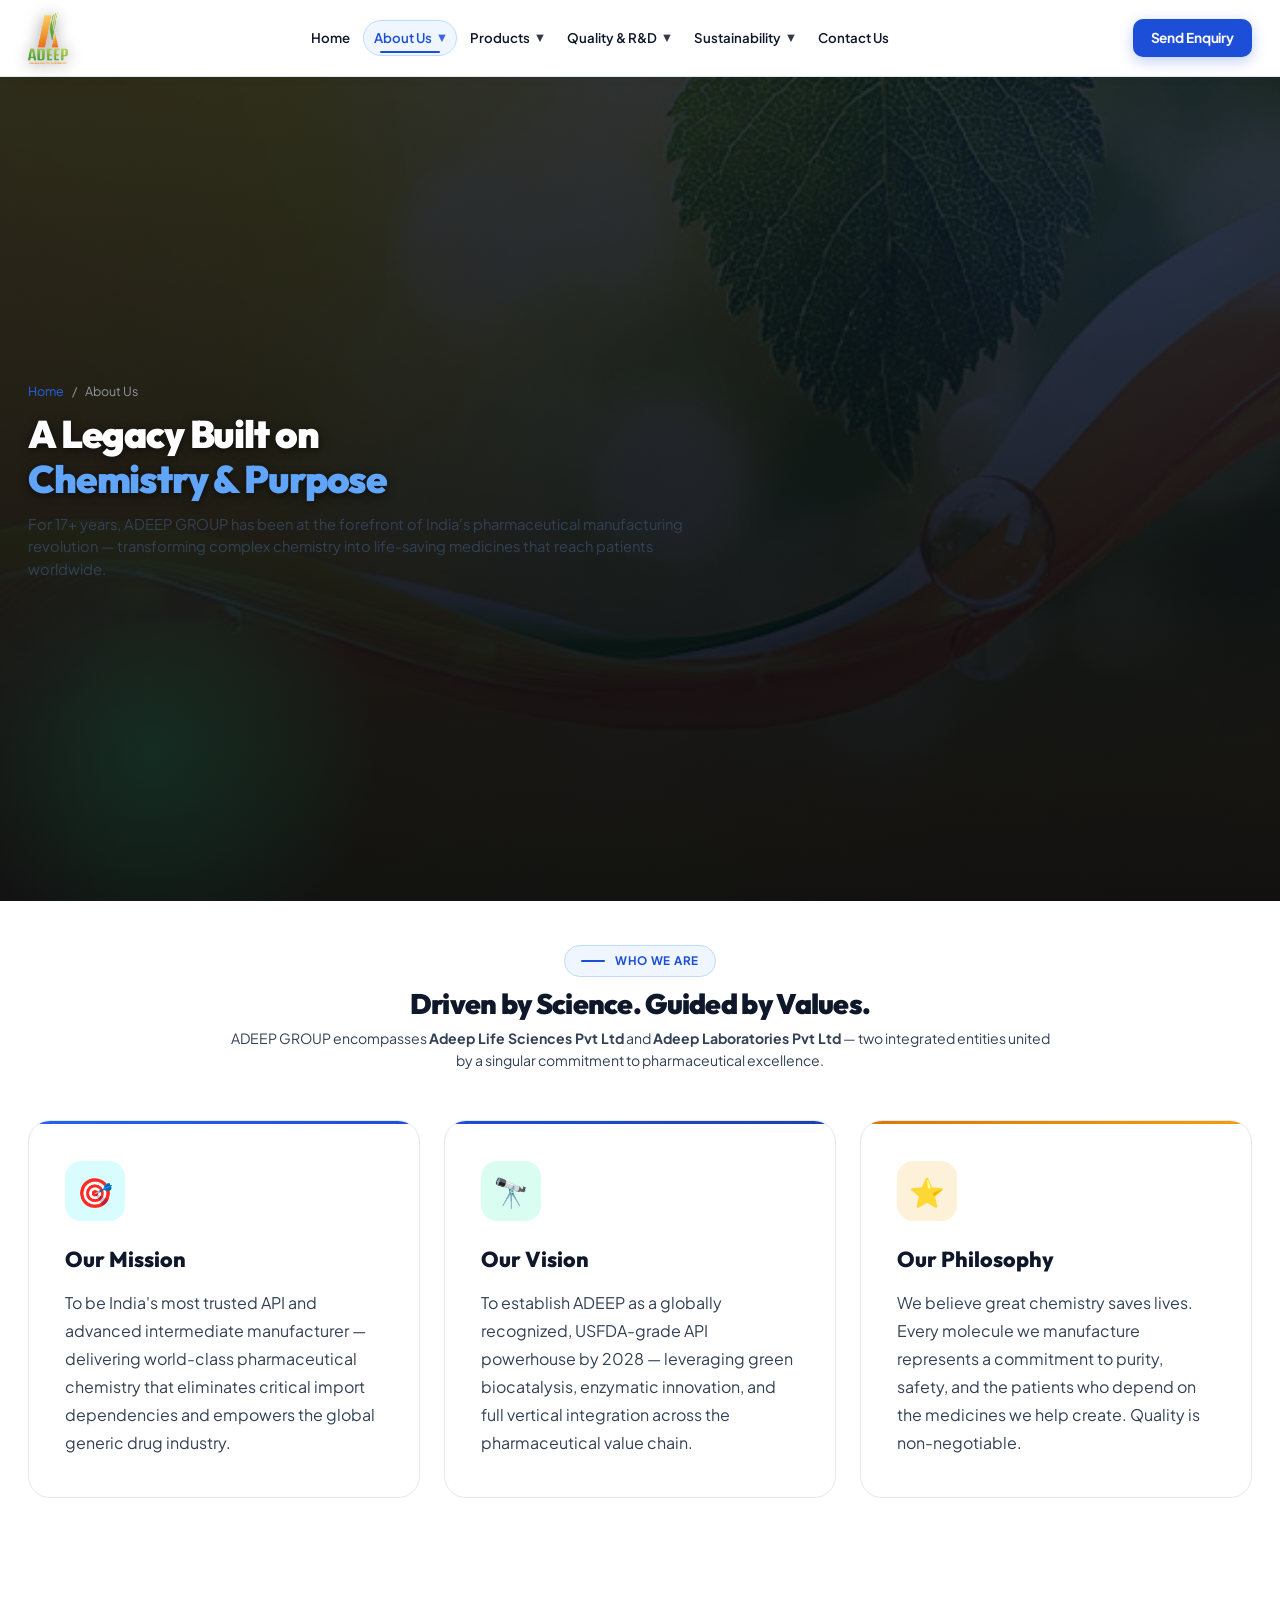
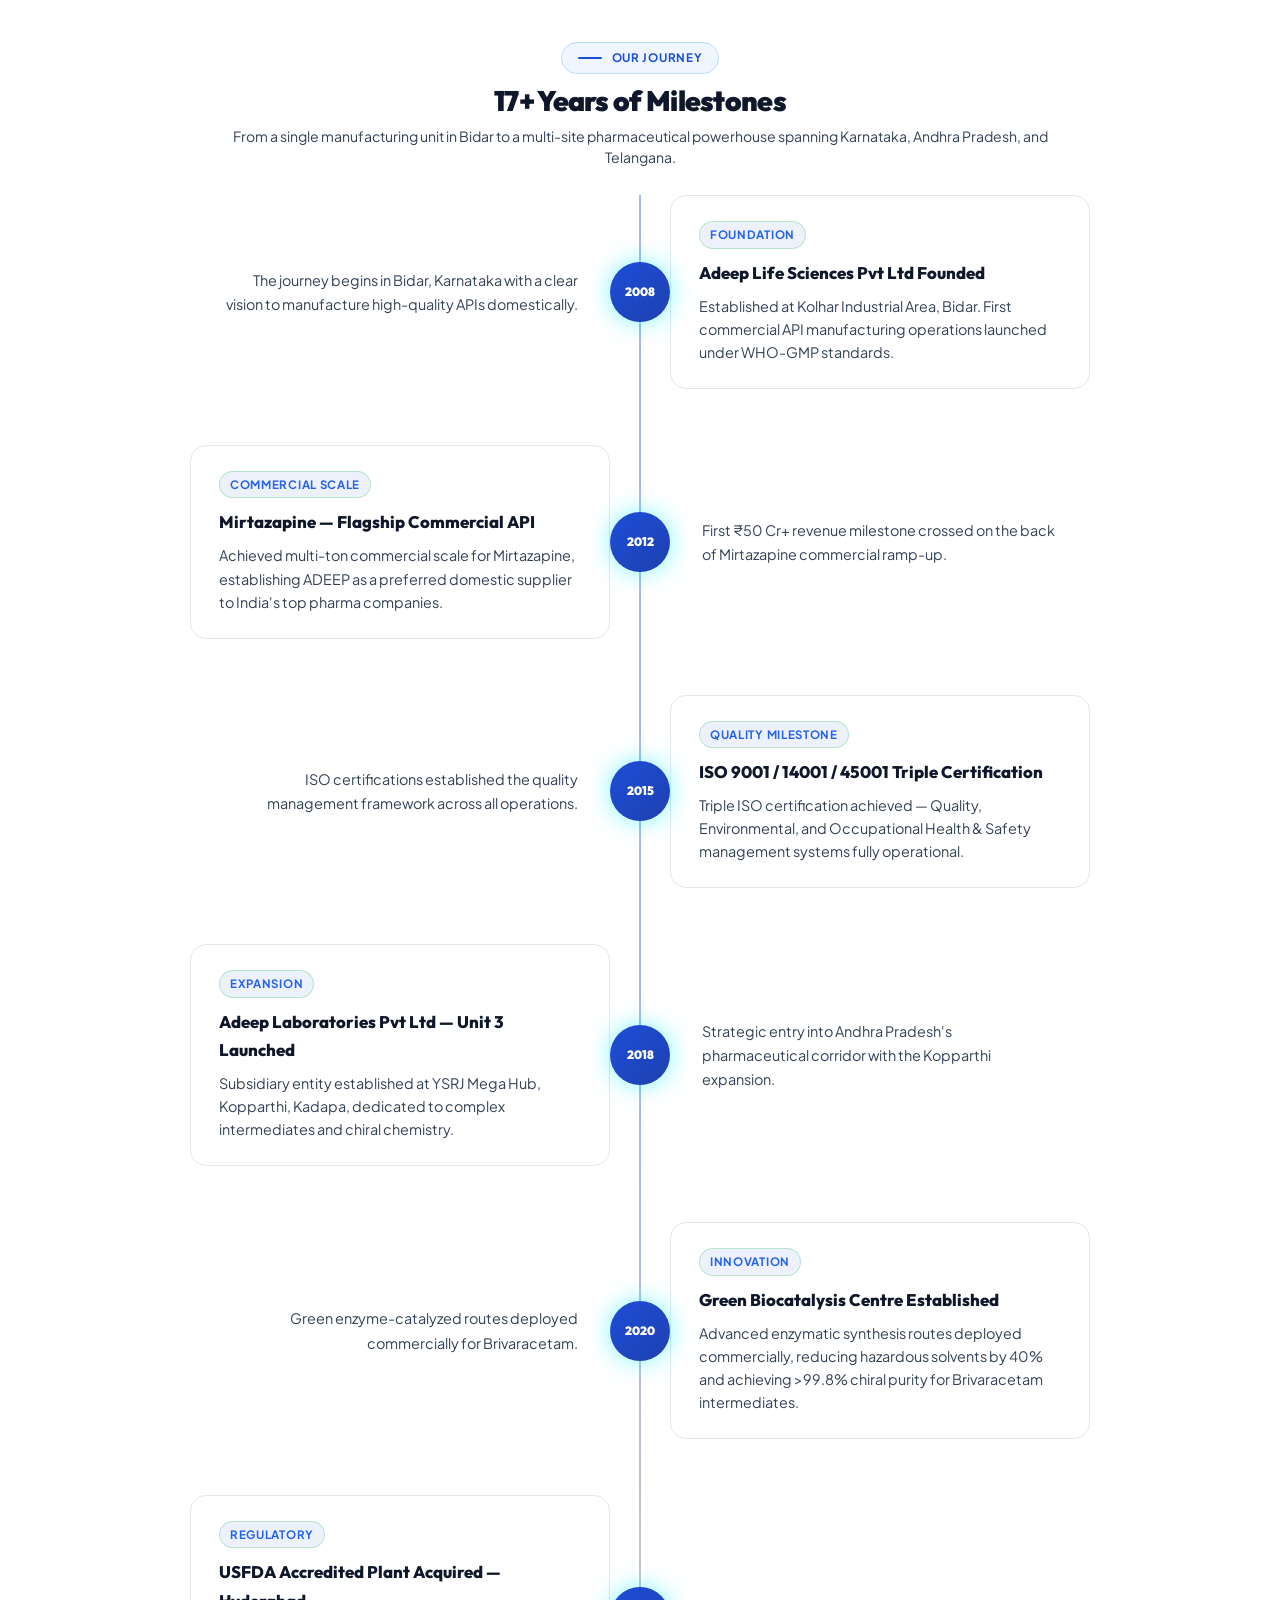
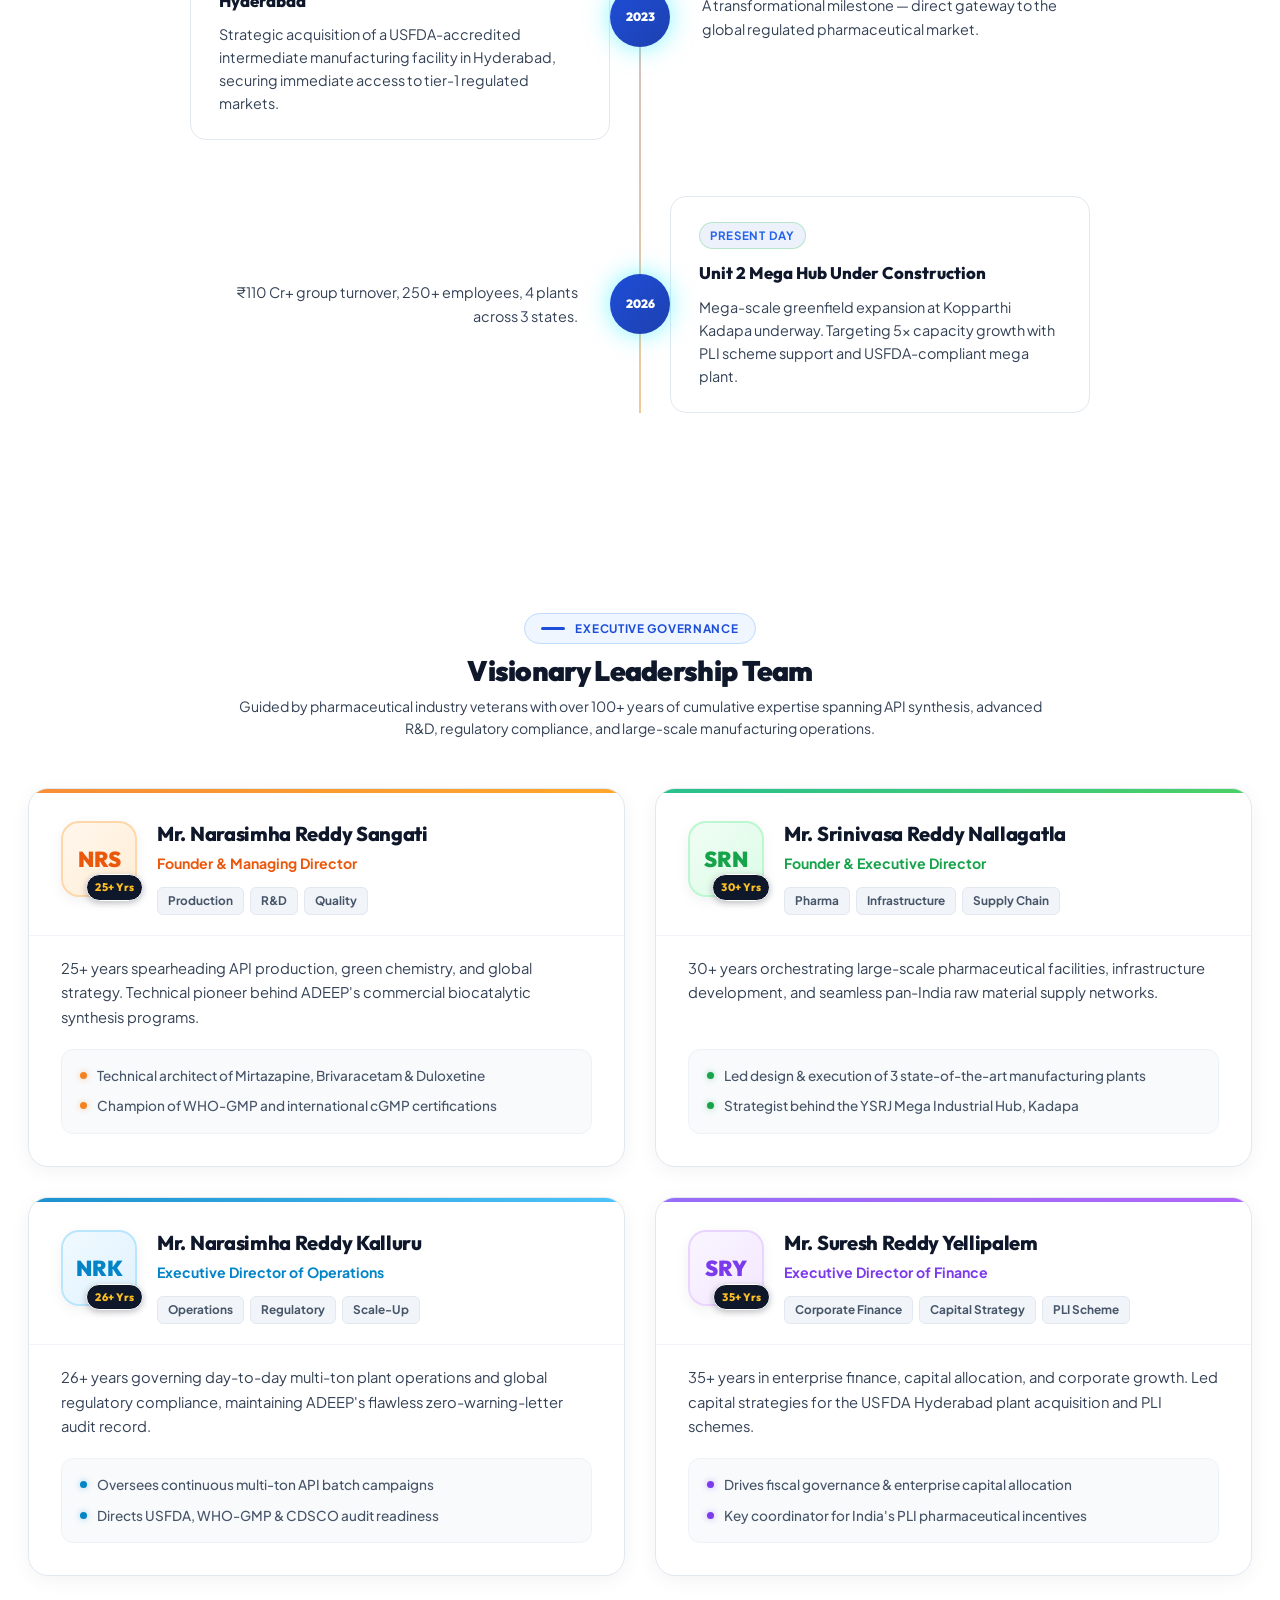
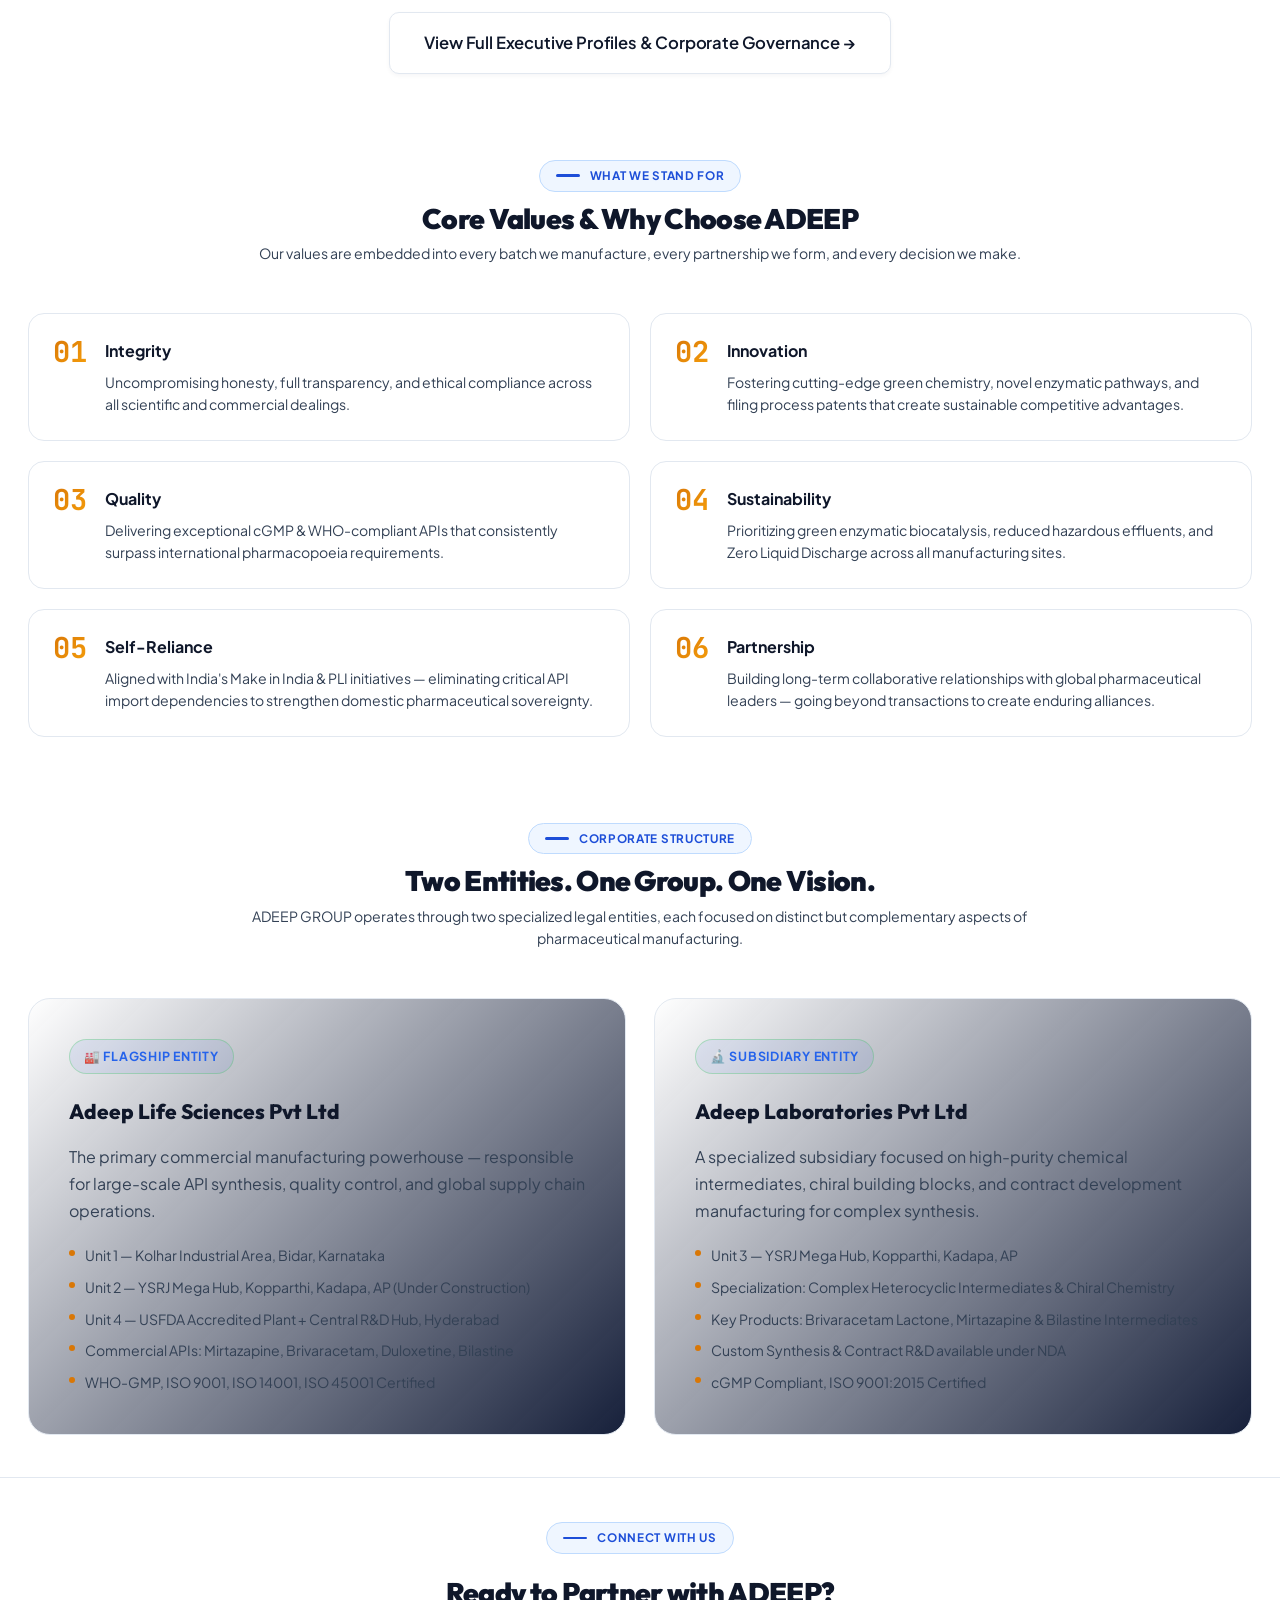
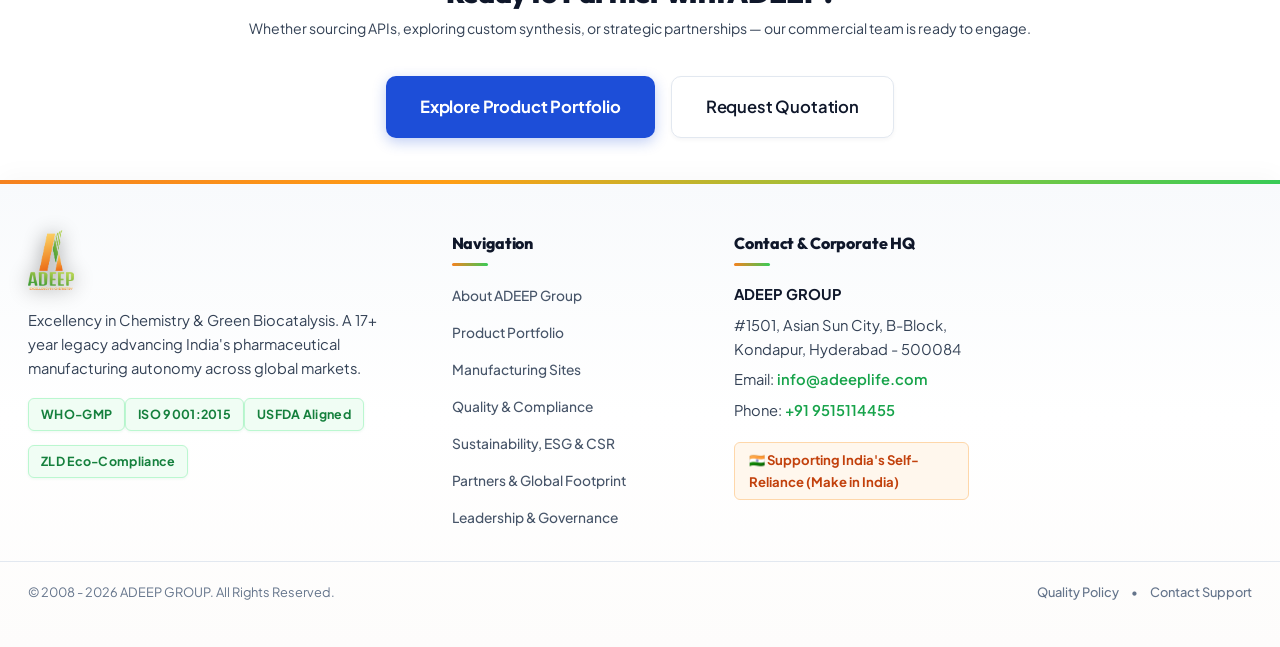
==== commit bc4ac0b0: "updated" ====
--- a/about.html
+++ b/about.html
@@ -9,7 +9,7 @@
   <link rel="preconnect" href="https://fonts.gstatic.com" crossorigin>
   <link href="https://fonts.googleapis.com/css2?family=Plus+Jakarta+Sans:wght@300;400;500;600;700;800&family=Outfit:wght@400;500;600;700;800;900&family=JetBrains+Mono:wght@400;500;600&display=swap" rel="stylesheet">
   <link rel="icon" type="image/png" href="assets/adeep_emblem.png" />
-  <link rel="stylesheet" href="styles.css?v=19.0" />
+  <link rel="stylesheet" href="styles.css?v=34.0" />
   <style>
     .page-hero { min-height: calc(100vh - 76px); height: calc(100vh - 76px); display: flex; align-items: center; position: relative; padding: 40px 0; overflow: hidden; background-size: cover; background-position: center; background: linear-gradient(180deg, rgba(7, 14, 30, 0.84) 0%, rgba(4, 7, 17, 0.94) 100%), url('assets/hero_cinematic.jpg') center/cover no-repeat; }
     .page-hero::before { content: ''; position: absolute; top: -200px; right: -200px; width: 700px; height: 700px; background: radial-gradient(circle, var(--teal-soft) 0%, transparent 65%); pointer-events: none; animation: orbFloat 8s ease-in-out infinite alternate; }
@@ -112,7 +112,7 @@
 
         <div class="nav-item-dropdown">
           <a href="sustainability.html" class="nav-link nav-dropdown-toggle">
-            Sustainability &amp; CSR <span class="dropdown-chevron">▼</span>
+            Sustainability <span class="dropdown-chevron">▼</span>
           </a>
           <div class="nav-dropdown-menu">
             <a href="sustainability.html" class="dropdown-item">Sustainability &amp; ESG Overview</a>
--- a/styles.css
+++ b/styles.css
@@ -3052,7 +3052,9 @@
 ═══════════════════════════════════════════════════════════ */
 .scroll-top-btn {
   position: fixed;
-  bottom: 28px; left: 28px;
+  bottom: 28px !important; 
+  right: 28px !important;
+  left: auto !important;
   width: 48px; height: 48px;
   border-radius: 50%;
   background: var(--grad-teal);
@@ -3669,7 +3671,7 @@
   color: #0f172a !important;
 }
 
-p, .section-desc, .text-body, .about-lead {
+p:not(.splash-telemetry-text):not(#splashTelemetryText), .section-desc, .text-body, .about-lead {
   color: #334155 !important;
 }
 
@@ -3928,13 +3930,11 @@
   font-weight: 600 !important;
 }
 
-/* --- 8. Hero Section Polish --- */
+/* --- 8. Hero Section: Pure Original Background Image (Zero colors or tints added) --- */
 .hero-overlay {
-  display: block !important;
-  position: absolute !important;
-  inset: 0 !important;
-  background: linear-gradient(90deg, rgba(15, 23, 42, 0.88) 0%, rgba(15, 23, 42, 0.6) 50%, rgba(15, 23, 42, 0.25) 100%) !important;
-  z-index: 2 !important;
+  display: none !important;
+  background: none !important;
+  opacity: 0 !important;
   pointer-events: none !important;
 }
 
@@ -4001,44 +4001,108 @@
   transform: translateY(-2px) !important;
 }
 
+/* ── Ultra-Smooth Glassmorphic Hero Metrics Strip ── */
 .hero-metrics-strip {
-  background: #ffffff !important;
-  border: 1px solid #e2e8f0 !important;
-  border-radius: 12px !important;
-  box-shadow: 0 10px 30px rgba(15, 23, 42, 0.1) !important;
+  display: grid !important;
+  grid-template-columns: repeat(5, 1fr) !important;
+  align-items: stretch !important;
+  gap: 0 !important;
+  background: linear-gradient(135deg, rgba(255, 255, 255, 0.94) 0%, rgba(248, 250, 252, 0.88) 100%) !important;
+  backdrop-filter: blur(24px) saturate(180%) !important;
+  -webkit-backdrop-filter: blur(24px) saturate(180%) !important;
+  border: 1px solid rgba(255, 255, 255, 0.85) !important;
+  border-radius: 18px !important;
+  box-shadow: 0 20px 48px -12px rgba(15, 23, 42, 0.12), 
+              0 4px 16px -2px rgba(15, 23, 42, 0.04), 
+              inset 0 1px 0 rgba(255, 255, 255, 0.95) !important;
   overflow: hidden !important;
+  transition: all 0.35s cubic-bezier(0.16, 1, 0.3, 1) !important;
+}
+
+.hero-metrics-strip:hover {
+  box-shadow: 0 24px 54px -10px rgba(15, 23, 42, 0.16), 
+              0 6px 20px -2px rgba(15, 23, 42, 0.06), 
+              inset 0 1px 0 rgba(255, 255, 255, 1) !important;
 }
 
 .metric-card {
-  background: #ffffff !important;
+  position: relative !important;
+  background: transparent !important;
   color: #0f172a !important;
-  border-right: 1px solid #f1f5f9 !important;
-  padding: 10px 14px !important;
-}
-
-.metric-card:last-child {
   border-right: none !important;
+  padding: 14px 18px !important;
+  display: flex !important;
+  flex-direction: column !important;
+  justify-content: center !important;
+  text-align: left !important;
+  transition: all 0.35s cubic-bezier(0.16, 1, 0.3, 1) !important;
+  cursor: default !important;
+}
+
+/* Smooth Faded Vertical Dividers */
+.metric-card:not(:last-child)::after {
+  content: '' !important;
+  position: absolute !important;
+  right: 0 !important;
+  top: 18% !important;
+  height: 64% !important;
+  width: 1px !important;
+  background: linear-gradient(180deg, 
+    rgba(148, 163, 184, 0) 0%, 
+    rgba(148, 163, 184, 0.35) 50%, 
+    rgba(148, 163, 184, 0) 100%) !important;
+  pointer-events: none !important;
+}
+
+/* Smooth Accent Top Highlight on Hover */
+.metric-card::before {
+  content: '' !important;
+  position: absolute !important;
+  top: 0 !important;
+  left: 20% !important;
+  right: 20% !important;
+  height: 2.5px !important;
+  border-radius: 9999px !important;
+  background: linear-gradient(90deg, #1d4ed8, #0ea5e9) !important;
+  opacity: 0 !important;
+  transform: scaleX(0.4) !important;
+  transition: all 0.35s cubic-bezier(0.16, 1, 0.3, 1) !important;
 }
 
 .metric-card:hover {
-  background: #f8fafc !important;
+  background: rgba(255, 255, 255, 0.6) !important;
+  transform: translateY(-2px) !important;
+}
+
+.metric-card:hover::before {
+  opacity: 1 !important;
+  transform: scaleX(1) !important;
 }
 
 .metric-value {
+  font-family: var(--font-heading) !important;
   color: #0f172a !important;
-  font-size: 1.35rem !important;
-  font-weight: 900 !important;
+  font-size: 1.42rem !important;
+  font-weight: 800 !important;
+  line-height: 1.12 !important;
+  letter-spacing: -0.025em !important;
+  margin-bottom: 4px !important;
+  display: flex !important;
+  align-items: baseline !important;
 }
 
 .metric-suffix, .metric-plus {
   color: #1d4ed8 !important;
   font-weight: 800 !important;
+  margin-left: 2px !important;
 }
 
 .metric-label {
-  color: #64748b !important;
-  font-size: 0.72rem !important;
+  color: #475569 !important;
+  font-size: 0.76rem !important;
   font-weight: 600 !important;
+  line-height: 1.35 !important;
+  letter-spacing: -0.01em !important;
 }
 
 .hero-slider-nav {
@@ -4062,33 +4126,142 @@
   box-shadow: 0 0 10px rgba(29, 78, 216, 0.5) !important;
 }
 
-/* --- 9. Solid Executive Dark Navy Footer --- */
+/* --- 9. ADEEP Clean Light Logo Colors Footer (Solar Orange & Bio-Emerald Green) --- */
 .site-footer {
-  background: #0b132b !important;
-  color: #94a3b8 !important;
-  border-top: 3px solid #1d4ed8 !important;
+  background: linear-gradient(180deg, #f8fafc 0%, #ffffff 50%, #fdfcfb 100%) !important;
+  position: relative !important;
+  overflow: hidden !important;
+  border-top: 4px solid #f58220 !important;
+  border-image: linear-gradient(90deg, #f58220 0%, #ff9e15 35%, #8dc63f 70%, #38cb56 100%) 1 !important;
+  color: #334155 !important;
+  box-shadow: 0 -4px 25px rgba(0, 0, 0, 0.03) !important;
 }
 
 .site-footer::before {
-  background: linear-gradient(90deg, transparent, #3b82f6 30%, #059669 70%, transparent) !important;
-  opacity: 0.7 !important;
+  content: '' !important;
+  display: none !important;
 }
 
 .site-footer h4, .site-footer h5, .site-footer .footer-title {
+  color: #0f172a !important;
+  font-weight: 800 !important;
+  letter-spacing: -0.01em !important;
+  position: relative !important;
+  padding-bottom: 10px !important;
+  margin-bottom: 16px !important;
+}
+
+.footer-col h4::after,
+.site-footer .footer-title::after {
+  content: '' !important;
+  position: absolute !important;
+  bottom: 0 !important;
+  left: 0 !important;
+  width: 36px !important;
+  height: 3px !important;
+  background: linear-gradient(90deg, #f58220 0%, #38cb56 100%) !important;
+  border-radius: 9999px !important;
+}
+
+.site-footer .footer-tagline,
+.site-footer .footer-desc,
+.site-footer p {
+  color: #475569 !important;
+  font-size: 0.92rem !important;
+  line-height: 1.65 !important;
+}
+
+.site-footer .footer-entities span {
+  color: #16a34a !important;
+  font-weight: 600 !important;
+}
+
+.site-footer a {
+  color: #475569 !important;
+  font-weight: 500 !important;
+  transition: all 0.2s ease !important;
+}
+
+.site-footer a:hover {
+  color: #ea580c !important;
+  padding-left: 4px !important;
+}
+
+.site-footer .footer-contact p {
+  color: #334155 !important;
+  margin-bottom: 6px !important;
+}
+
+.site-footer .footer-contact strong {
+  color: #0f172a !important;
+}
+
+.site-footer .footer-contact a {
+  color: #16a34a !important;
+  font-weight: 600 !important;
+}
+
+.site-footer .footer-contact a:hover {
+  color: #ea580c !important;
+}
+
+.footer-certs-list .fc-badge,
+.footer-cert-badges .fc-badge {
+  background: #f0fdf4 !important;
+  border: 1px solid #bbf7d0 !important;
+  color: #15803d !important;
+  font-weight: 700 !important;
+  font-size: 0.78rem !important;
+  padding: 5px 12px !important;
+  border-radius: 6px !important;
+  box-shadow: 0 1px 3px rgba(22, 163, 74, 0.08) !important;
+  transition: all 0.25s ease !important;
+}
+
+.footer-certs-list .fc-badge:hover,
+.footer-cert-badges .fc-badge:hover {
+  border-color: #fed7aa !important;
+  color: #c2410c !important;
+  background: #fff7ed !important;
+  transform: translateY(-1px) !important;
+}
+
+.make-in-india-badge {
+  background: #fff7ed !important;
+  border: 1px solid #fed7aa !important;
+  color: #c2410c !important;
+  font-weight: 700 !important;
+  font-size: 0.82rem !important;
+  padding: 6px 14px !important;
+  border-radius: 6px !important;
+  display: inline-block !important;
+  margin-top: 14px !important;
+}
+
+.footer-bottom {
+  border-top: 1px solid #e2e8f0 !important;
+  color: #64748b !important;
+  padding-top: 20px !important;
+  padding-bottom: 20px !important;
+}
+
+.footer-legal a {
+  color: #64748b !important;
+  font-weight: 500 !important;
+}
+
+.footer-legal a:hover {
+  color: #ea580c !important;
+}
+
+.scroll-top-btn {
+  background: linear-gradient(135deg, #f58220 0%, #ea580c 100%) !important;
   color: #ffffff !important;
-}
-
-.site-footer a {
-  color: #94a3b8 !important;
-}
-
-.site-footer a:hover {
-  color: #60a5fa !important;
-}
-
-.footer-bottom {
-  border-top: 1px solid rgba(255, 255, 255, 0.08) !important;
-  color: #64748b !important;
+  box-shadow: 0 4px 14px rgba(245, 130, 32, 0.35) !important;
+}
+
+.scroll-top-btn:hover {
+  background: linear-gradient(135deg, #ea580c 0%, #c2410c 100%) !important;
 }
 
 /* --- 10. Form Controls & Inputs --- */
@@ -4288,6 +4461,230 @@
 
 .f-sum-card p {
   color: #64748b !important;
+}
+
+/* --- 13. Inquiry / RFQ Section Clean Design & High Contrast --- */
+.inquiry-section {
+  background: #f8fafc !important;
+  border-top: 1px solid #e2e8f0 !important;
+  color: #334155 !important;
+  padding: 60px 0 !important;
+}
+
+.inquiry-wrapper {
+  display: grid !important;
+  grid-template-columns: 1fr 1.15fr !important;
+  gap: 48px !important;
+  align-items: start !important;
+  width: 100% !important;
+}
+
+.inquiry-title {
+  color: #0f172a !important;
+  font-size: clamp(1.8rem, 2.5vw, 2.3rem) !important;
+  font-weight: 800 !important;
+  line-height: 1.2 !important;
+  margin-bottom: 14px !important;
+}
+
+.inquiry-desc {
+  color: #475569 !important;
+  font-size: 0.95rem !important;
+  line-height: 1.65 !important;
+  margin-bottom: 26px !important;
+}
+
+.inquiry-highlights {
+  display: flex !important;
+  flex-direction: column !important;
+  gap: 16px !important;
+  margin-bottom: 30px !important;
+}
+
+.ih-point {
+  display: flex !important;
+  align-items: flex-start !important;
+  gap: 14px !important;
+  font-size: 0.92rem !important;
+  color: #334155 !important;
+  line-height: 1.55 !important;
+}
+
+.ih-point strong {
+  color: #0f172a !important;
+  font-weight: 700 !important;
+}
+
+.ih-point span {
+  color: #334155 !important;
+}
+
+.ih-check {
+  width: 24px !important;
+  height: 24px !important;
+  border-radius: 50% !important;
+  background: #eff6ff !important;
+  color: #1d4ed8 !important;
+  border: 1.5px solid #bfdbfe !important;
+  display: flex !important;
+  align-items: center !important;
+  justify-content: center !important;
+  font-weight: 900 !important;
+  font-size: 0.82rem !important;
+  flex-shrink: 0 !important;
+  margin-top: 1px !important;
+}
+
+.direct-contact-box {
+  background: #ffffff !important;
+  border: 1px solid #e2e8f0 !important;
+  border-radius: 16px !important;
+  padding: 24px !important;
+  box-shadow: 0 4px 16px rgba(15, 23, 42, 0.05) !important;
+}
+
+.direct-contact-box h4 {
+  font-size: 0.96rem !important;
+  font-weight: 800 !important;
+  color: #0f172a !important;
+  margin-bottom: 16px !important;
+}
+
+.contact-row {
+  display: flex !important;
+  align-items: flex-start !important;
+  gap: 12px !important;
+  margin-bottom: 12px !important;
+  font-size: 0.88rem !important;
+}
+
+.contact-row:last-child {
+  margin-bottom: 0 !important;
+}
+
+.contact-row svg {
+  width: 17px !important;
+  height: 17px !important;
+  fill: #1d4ed8 !important;
+  margin-top: 2px !important;
+  flex-shrink: 0 !important;
+}
+
+.contact-row .lbl {
+  color: #64748b !important;
+  display: block !important;
+  font-size: 0.74rem !important;
+  font-weight: 600 !important;
+}
+
+.contact-row a {
+  color: #1d4ed8 !important;
+  font-weight: 600 !important;
+}
+
+.contact-row a:hover {
+  text-decoration: underline !important;
+}
+
+.contact-row span {
+  color: #334155 !important;
+}
+
+/* Inquiry Form Card (Right Pane) */
+.inquiry-form-pane {
+  background: #ffffff !important;
+  border: 1px solid #e2e8f0 !important;
+  border-radius: 20px !important;
+  padding: 32px 30px !important;
+  box-shadow: 0 16px 40px -10px rgba(15, 23, 42, 0.08) !important;
+  position: relative !important;
+  overflow: hidden !important;
+}
+
+.inquiry-form-pane::before {
+  content: '' !important;
+  position: absolute !important;
+  top: 0 !important;
+  left: 0 !important;
+  right: 0 !important;
+  height: 4px !important;
+  background: linear-gradient(90deg, #1d4ed8 0%, #0ea5e9 100%) !important;
+}
+
+.form-title {
+  color: #0f172a !important;
+  font-size: 1.35rem !important;
+  font-weight: 800 !important;
+  margin-bottom: 18px !important;
+}
+
+.basket-preview {
+  background: #f8fafc !important;
+  border: 1px dashed #cbd5e1 !important;
+  border-radius: 12px !important;
+  padding: 12px 16px !important;
+  margin-bottom: 18px !important;
+}
+
+.bp-label {
+  color: #475569 !important;
+  font-size: 0.76rem !important;
+  font-weight: 700 !important;
+  margin-bottom: 6px !important;
+}
+
+.bp-placeholder {
+  color: #64748b !important;
+  font-size: 0.82rem !important;
+  font-style: italic !important;
+}
+
+.bp-tag {
+  background: #eff6ff !important;
+  border: 1px solid #bfdbfe !important;
+  color: #1d4ed8 !important;
+  font-weight: 700 !important;
+  font-size: 0.78rem !important;
+  padding: 3px 10px !important;
+  border-radius: 9999px !important;
+}
+
+.form-group label {
+  color: #0f172a !important;
+  font-size: 0.82rem !important;
+  font-weight: 700 !important;
+  margin-bottom: 6px !important;
+  display: block !important;
+}
+
+.form-group input,
+.form-group select,
+.form-group textarea {
+  background: #f8fafc !important;
+  border: 1.5px solid #e2e8f0 !important;
+  border-radius: 10px !important;
+  color: #0f172a !important;
+  font-size: 0.9rem !important;
+  padding: 11px 14px !important;
+  width: 100% !important;
+  box-sizing: border-box !important;
+  transition: all 0.2s ease !important;
+}
+
+.form-group input:focus,
+.form-group select:focus,
+.form-group textarea:focus {
+  background: #ffffff !important;
+  border-color: #1d4ed8 !important;
+  box-shadow: 0 0 0 3px rgba(29, 78, 216, 0.12) !important;
+  outline: none !important;
+}
+
+.form-privacy {
+  color: #64748b !important;
+  font-size: 0.76rem !important;
+  text-align: center !important;
+  margin-top: 12px !important;
 }
 
 /* ═══════════════════════════════════════════════════════════
@@ -4360,21 +4757,6 @@
   font-size: 0.88rem !important;
 }
 
-.hero-metrics-strip {
-  border-radius: 8px !important;
-}
-
-.metric-card {
-  padding: 8px 12px !important;
-}
-
-.metric-value {
-  font-size: 1.18rem !important;
-}
-
-.metric-label {
-  font-size: 0.68rem !important;
-}
 
 /* 2. Full Screen Cover Subpage Heroes (.page-hero Across Total Website) */
 .page-hero {
@@ -4687,3 +5069,618 @@
   0% { opacity: 0; transform: translateY(30px); }
   100% { opacity: 1; transform: translateY(0); }
 }
+
+/* --- Splash Screen Telemetry Typography Override (High-Visibility Cyan) --- */
+#siteSplashScreen p,
+#siteSplashScreen .splash-telemetry-text,
+p.splash-telemetry-text,
+#splashTelemetryText {
+  font-family: 'JetBrains Mono', 'Fira Code', 'Courier New', monospace !important;
+  font-size: 0.82rem !important;
+  font-weight: 600 !important;
+  color: #38bdf8 !important;
+  opacity: 1 !important;
+  text-shadow: 0 0 12px rgba(56, 189, 248, 0.75), 0 0 2px rgba(255, 255, 255, 0.6) !important;
+  letter-spacing: 0.02em !important;
+}
+
+/* ═════════════════════════════════════════════════════════════════════
+   VISIONARY LEADERSHIP SHOWCASE — Clean Executive Light Theme
+   ═════════════════════════════════════════════════════════════════════ */
+.directors-showcase {
+  display: grid !important;
+  grid-template-columns: repeat(2, 1fr) !important;
+  gap: 30px !important;
+  margin-top: 48px !important;
+}
+
+@media (max-width: 900px) {
+  .directors-showcase {
+    grid-template-columns: 1fr !important;
+  }
+}
+
+.dir-card {
+  background: #ffffff !important;
+  border: 1px solid #e2e8f0 !important;
+  border-radius: 20px !important;
+  overflow: hidden !important;
+  box-shadow: 0 4px 20px rgba(15, 23, 42, 0.05) !important;
+  transition: all 0.35s cubic-bezier(0.16, 1, 0.3, 1) !important;
+  position: relative !important;
+  display: flex !important;
+  flex-direction: column !important;
+}
+
+.dir-card::before {
+  content: '' !important;
+  position: absolute !important;
+  top: 0 !important;
+  left: 0 !important;
+  right: 0 !important;
+  height: 4px !important;
+  z-index: 2 !important;
+}
+
+.dir-card:nth-child(1)::before {
+  background: linear-gradient(90deg, #f58220 0%, #ff9e15 100%) !important;
+}
+
+.dir-card:nth-child(2)::before {
+  background: linear-gradient(90deg, #10b981 0%, #38cb56 100%) !important;
+}
+
+.dir-card:nth-child(3)::before {
+  background: linear-gradient(90deg, #0284c7 0%, #38bdf8 100%) !important;
+}
+
+.dir-card:nth-child(4)::before {
+  background: linear-gradient(90deg, #8b5cf6 0%, #a855f7 100%) !important;
+}
+
+.dir-card:hover {
+  transform: translateY(-8px) !important;
+  box-shadow: 0 20px 40px rgba(15, 23, 42, 0.1) !important;
+  border-color: #cbd5e1 !important;
+}
+
+.dir-header {
+  padding: 32px 32px 20px !important;
+  display: flex !important;
+  gap: 20px !important;
+  align-items: flex-start !important;
+}
+
+.dir-avatar {
+  width: 76px !important;
+  height: 76px !important;
+  border-radius: 18px !important;
+  display: flex !important;
+  align-items: center !important;
+  justify-content: center !important;
+  font-family: 'Outfit', sans-serif !important;
+  font-size: 1.35rem !important;
+  font-weight: 900 !important;
+  flex-shrink: 0 !important;
+  position: relative !important;
+  box-shadow: 0 4px 14px rgba(0, 0, 0, 0.06) !important;
+}
+
+.dir-card:nth-child(1) .dir-avatar {
+  background: linear-gradient(135deg, #fff7ed 0%, #ffedd5 100%) !important;
+  color: #ea580c !important;
+  border: 2px solid #fed7aa !important;
+}
+
+.dir-card:nth-child(2) .dir-avatar {
+  background: linear-gradient(135deg, #f0fdf4 0%, #dcfce7 100%) !important;
+  color: #16a34a !important;
+  border: 2px solid #bbf7d0 !important;
+}
+
+.dir-card:nth-child(3) .dir-avatar {
+  background: linear-gradient(135deg, #f0f9ff 0%, #e0f2fe 100%) !important;
+  color: #0284c7 !important;
+  border: 2px solid #bae6fd !important;
+}
+
+.dir-card:nth-child(4) .dir-avatar {
+  background: linear-gradient(135deg, #faf5ff 0%, #f3e8ff 100%) !important;
+  color: #7c3aed !important;
+  border: 2px solid #e9d5ff !important;
+}
+
+.dir-exp-badge {
+  position: absolute !important;
+  bottom: -6px !important;
+  right: -8px !important;
+  background: #0f172a !important;
+  color: #fbbf24 !important;
+  font-size: 0.68rem !important;
+  font-weight: 800 !important;
+  padding: 3px 8px !important;
+  border-radius: 9999px !important;
+  border: 1.5px solid #ffffff !important;
+  box-shadow: 0 2px 6px rgba(15, 23, 42, 0.25) !important;
+  white-space: nowrap !important;
+  letter-spacing: 0.02em !important;
+}
+
+.dir-name {
+  font-family: 'Outfit', sans-serif !important;
+  font-size: 1.25rem !important;
+  font-weight: 800 !important;
+  color: #0f172a !important;
+  line-height: 1.3 !important;
+  margin-bottom: 5px !important;
+  letter-spacing: -0.015em !important;
+}
+
+.dir-role {
+  font-size: 0.88rem !important;
+  font-weight: 700 !important;
+  color: #ea580c !important;
+  margin-bottom: 12px !important;
+}
+
+.dir-card:nth-child(2) .dir-role {
+  color: #16a34a !important;
+}
+
+.dir-card:nth-child(3) .dir-role {
+  color: #0284c7 !important;
+}
+
+.dir-card:nth-child(4) .dir-role {
+  color: #7c3aed !important;
+}
+
+.dir-tags {
+  display: flex !important;
+  flex-wrap: wrap !important;
+  gap: 6px !important;
+}
+
+.dir-tag {
+  font-size: 0.74rem !important;
+  font-weight: 700 !important;
+  padding: 3px 10px !important;
+  border-radius: 6px !important;
+  background: #f1f5f9 !important;
+  border: 1px solid #e2e8f0 !important;
+  color: #475569 !important;
+  transition: all 0.2s ease !important;
+}
+
+.dir-tag:hover {
+  background: #eff6ff !important;
+  color: #1d4ed8 !important;
+  border-color: #bfdbfe !important;
+}
+
+.dir-body {
+  padding: 0 32px 32px !important;
+  flex: 1 !important;
+  display: flex !important;
+  flex-direction: column !important;
+  justify-content: space-between !important;
+  border-top: 1px solid #f1f5f9 !important;
+  padding-top: 20px !important;
+}
+
+.dir-bio {
+  font-size: 0.92rem !important;
+  color: #334155 !important;
+  line-height: 1.65 !important;
+  margin-bottom: 20px !important;
+}
+
+.dir-expertise {
+  display: flex !important;
+  flex-direction: column !important;
+  gap: 10px !important;
+  background: #f8fafc !important;
+  padding: 16px 18px !important;
+  border-radius: 12px !important;
+  border: 1px solid #edf2f7 !important;
+}
+
+.dir-exp-row {
+  display: flex !important;
+  gap: 10px !important;
+  align-items: flex-start !important;
+  font-size: 0.85rem !important;
+  line-height: 1.5 !important;
+}
+
+.dir-exp-dot {
+  width: 7px !important;
+  height: 7px !important;
+  border-radius: 50% !important;
+  flex-shrink: 0 !important;
+  margin-top: 6px !important;
+}
+
+.dir-card:nth-child(1) .dir-exp-dot {
+  background: #f58220 !important;
+  box-shadow: 0 0 6px rgba(245, 130, 32, 0.4) !important;
+}
+
+.dir-card:nth-child(2) .dir-exp-dot {
+  background: #16a34a !important;
+  box-shadow: 0 0 6px rgba(22, 163, 74, 0.4) !important;
+}
+
+.dir-card:nth-child(3) .dir-exp-dot {
+  background: #0284c7 !important;
+  box-shadow: 0 0 6px rgba(2, 132, 199, 0.4) !important;
+}
+
+.dir-card:nth-child(4) .dir-exp-dot {
+  background: #7c3aed !important;
+  box-shadow: 0 0 6px rgba(124, 58, 237, 0.4) !important;
+}
+
+.dir-exp-row span {
+  color: #475569 !important;
+  font-weight: 500 !important;
+}
+
+/* ═════════════════════════════════════════════════════════════════════
+   PEOPLE-FIRST CULTURE & PILLAR CARDS (Careers & Sustainability)
+   ═════════════════════════════════════════════════════════════════════ */
+.pillar-grid {
+  display: grid !important;
+  grid-template-columns: repeat(auto-fit, minmax(320px, 1fr)) !important;
+  gap: 30px !important;
+  margin-top: 48px !important;
+}
+
+.pillar-card {
+  background: #ffffff !important;
+  border: 1px solid #e2e8f0 !important;
+  border-radius: 20px !important;
+  padding: 34px 28px !important;
+  box-shadow: 0 4px 20px rgba(15, 23, 42, 0.05) !important;
+  transition: all 0.35s cubic-bezier(0.16, 1, 0.3, 1) !important;
+  position: relative !important;
+  display: flex !important;
+  flex-direction: column !important;
+  justify-content: space-between !important;
+  overflow: hidden !important;
+}
+
+.pillar-card::before {
+  content: '' !important;
+  position: absolute !important;
+  top: 0 !important;
+  left: 0 !important;
+  right: 0 !important;
+  height: 4px !important;
+}
+
+.pillar-card.p-ehs::before {
+  background: linear-gradient(90deg, #10b981 0%, #38cb56 100%) !important;
+}
+
+.pillar-card.p-zld::before {
+  background: linear-gradient(90deg, #f58220 0%, #ff9e15 100%) !important;
+}
+
+.pillar-card.p-bio::before {
+  background: linear-gradient(90deg, #0284c7 0%, #38bdf8 100%) !important;
+}
+
+.pillar-card:hover {
+  transform: translateY(-8px) !important;
+  box-shadow: 0 20px 40px rgba(15, 23, 42, 0.1) !important;
+  border-color: #cbd5e1 !important;
+}
+
+.pillar-header {
+  display: flex !important;
+  align-items: center !important;
+  gap: 18px !important;
+  margin-bottom: 18px !important;
+}
+
+.pillar-icon-box {
+  width: 64px !important;
+  height: 64px !important;
+  border-radius: 16px !important;
+  display: flex !important;
+  align-items: center !important;
+  justify-content: center !important;
+  font-size: 1.8rem !important;
+  flex-shrink: 0 !important;
+}
+
+.pillar-card.p-ehs .pillar-icon-box {
+  background: #f0fdf4 !important;
+  border: 2px solid #bbf7d0 !important;
+  box-shadow: 0 4px 14px rgba(22, 163, 74, 0.12) !important;
+}
+
+.pillar-card.p-zld .pillar-icon-box {
+  background: #fff7ed !important;
+  border: 2px solid #fed7aa !important;
+  box-shadow: 0 4px 14px rgba(245, 130, 32, 0.12) !important;
+}
+
+.pillar-card.p-bio .pillar-icon-box {
+  background: #f0f9ff !important;
+  border: 2px solid #bae6fd !important;
+  box-shadow: 0 4px 14px rgba(2, 132, 199, 0.12) !important;
+}
+
+.pillar-category {
+  font-size: 0.72rem !important;
+  font-weight: 800 !important;
+  letter-spacing: 0.08em !important;
+  text-transform: uppercase !important;
+  color: #64748b !important;
+  display: block !important;
+  margin-bottom: 4px !important;
+}
+
+.pillar-header h3 {
+  font-size: 1.22rem !important;
+  font-weight: 800 !important;
+  color: #0f172a !important;
+  line-height: 1.3 !important;
+  margin: 0 !important;
+  letter-spacing: -0.015em !important;
+}
+
+.pillar-card p {
+  color: #475569 !important;
+  font-size: 0.92rem !important;
+  line-height: 1.65 !important;
+  margin-bottom: 22px !important;
+}
+
+.pillar-metric-chip {
+  display: inline-flex !important;
+  align-items: center !important;
+  gap: 8px !important;
+  background: #f8fafc !important;
+  border: 1px solid #e2e8f0 !important;
+  padding: 8px 14px !important;
+  border-radius: 9999px !important;
+  font-size: 0.82rem !important;
+  color: #334155 !important;
+  margin-top: auto !important;
+  width: fit-content !important;
+}
+
+.pillar-metric-chip strong {
+  color: #0f172a !important;
+}
+
+.pm-dot {
+  width: 7px !important;
+  height: 7px !important;
+  border-radius: 50% !important;
+}
+
+.pillar-card.p-ehs .pm-dot { background: #16a34a !important; box-shadow: 0 0 6px #16a34a !important; }
+.pillar-card.p-zld .pm-dot { background: #f58220 !important; box-shadow: 0 0 6px #f58220 !important; }
+.pillar-card.p-bio .pm-dot { background: #0284c7 !important; box-shadow: 0 0 6px #0284c7 !important; }
+
+/* ═════════════════════════════════════════════════════════════════════
+   WORLD-CLASS FACILITIES CARDS (facilities.html)
+   ═════════════════════════════════════════════════════════════════════ */
+.facilities-grid {
+  display: grid !important;
+  grid-template-columns: repeat(auto-fit, minmax(360px, 1fr)) !important;
+  gap: 32px !important;
+  margin-top: 48px !important;
+}
+
+.facility-full-card {
+  background: #ffffff !important;
+  border: 1px solid #e2e8f0 !important;
+  border-radius: 20px !important;
+  overflow: hidden !important;
+  box-shadow: 0 4px 20px rgba(15, 23, 42, 0.05) !important;
+  transition: all 0.35s cubic-bezier(0.16, 1, 0.3, 1) !important;
+  display: flex !important;
+  flex-direction: column !important;
+}
+
+.facility-full-card:hover {
+  transform: translateY(-8px) !important;
+  box-shadow: 0 20px 40px rgba(15, 23, 42, 0.12) !important;
+  border-color: #cbd5e1 !important;
+}
+
+.ffc-img-wrapper {
+  position: relative !important;
+  height: 220px !important;
+  overflow: hidden !important;
+}
+
+.ffc-img-wrapper img {
+  width: 100% !important;
+  height: 100% !important;
+  object-fit: cover !important;
+  transition: transform 0.6s cubic-bezier(0.16, 1, 0.3, 1) !important;
+}
+
+.facility-full-card:hover .ffc-img-wrapper img {
+  transform: scale(1.08) !important;
+}
+
+.ffc-img-overlay {
+  position: absolute !important;
+  inset: 0 !important;
+  background: linear-gradient(180deg, rgba(15, 23, 42, 0.1) 0%, rgba(15, 23, 42, 0.75) 100%) !important;
+}
+
+.ffc-unit-badge {
+  position: absolute !important;
+  top: 14px !important;
+  left: 14px !important;
+  background: linear-gradient(135deg, #f58220 0%, #ff9e15 100%) !important;
+  color: #ffffff !important;
+  font-size: 0.76rem !important;
+  font-weight: 800 !important;
+  padding: 5px 14px !important;
+  border-radius: 9999px !important;
+  box-shadow: 0 3px 10px rgba(245, 130, 32, 0.4) !important;
+  letter-spacing: 0.02em !important;
+}
+
+.ffc-unit-badge.u-green {
+  background: linear-gradient(135deg, #10b981 0%, #38cb56 100%) !important;
+  box-shadow: 0 3px 10px rgba(16, 185, 129, 0.4) !important;
+}
+
+.ffc-unit-badge.u-blue {
+  background: linear-gradient(135deg, #0284c7 0%, #38bdf8 100%) !important;
+  box-shadow: 0 3px 10px rgba(2, 132, 199, 0.4) !important;
+}
+
+.ffc-status-badge {
+  position: absolute !important;
+  top: 14px !important;
+  right: 14px !important;
+  background: rgba(15, 23, 42, 0.8) !important;
+  backdrop-filter: blur(8px) !important;
+  -webkit-backdrop-filter: blur(8px) !important;
+  border: 1px solid rgba(56, 203, 86, 0.5) !important;
+  color: #4ade80 !important;
+  font-size: 0.74rem !important;
+  font-weight: 700 !important;
+  padding: 5px 12px !important;
+  border-radius: 9999px !important;
+}
+
+.ffc-status-badge.construction {
+  border-color: rgba(245, 158, 11, 0.5) !important;
+  color: #fbbf24 !important;
+}
+
+.ffc-status-badge.usfda {
+  border-color: rgba(168, 85, 247, 0.5) !important;
+  color: #c084fc !important;
+}
+
+.ffc-body {
+  padding: 28px !important;
+  flex: 1 !important;
+  display: flex !important;
+  flex-direction: column !important;
+}
+
+.ffc-entity {
+  font-size: 0.74rem !important;
+  font-weight: 800 !important;
+  text-transform: uppercase !important;
+  letter-spacing: 0.06em !important;
+  color: #1d4ed8 !important;
+  background: #eff6ff !important;
+  padding: 4px 10px !important;
+  border-radius: 6px !important;
+  width: fit-content !important;
+  margin-bottom: 12px !important;
+}
+
+.ffc-entity.entity-green {
+  color: #15803d !important;
+  background: #f0fdf4 !important;
+}
+
+.ffc-title {
+  font-family: 'Outfit', sans-serif !important;
+  font-size: 1.18rem !important;
+  font-weight: 800 !important;
+  color: #0f172a !important;
+  line-height: 1.35 !important;
+  margin-bottom: 12px !important;
+}
+
+.ffc-location {
+  display: flex !important;
+  gap: 8px !important;
+  align-items: flex-start !important;
+  font-size: 0.84rem !important;
+  color: #475569 !important;
+  background: #f8fafc !important;
+  border: 1px solid #edf2f7 !important;
+  padding: 9px 12px !important;
+  border-radius: 8px !important;
+  margin-bottom: 16px !important;
+  line-height: 1.45 !important;
+}
+
+.ffc-location svg {
+  width: 15px !important;
+  height: 15px !important;
+  fill: #f58220 !important;
+  flex-shrink: 0 !important;
+  margin-top: 2px !important;
+}
+
+.ffc-desc {
+  font-size: 0.9rem !important;
+  color: #475569 !important;
+  line-height: 1.65 !important;
+  margin-bottom: 18px !important;
+}
+
+.ffc-specs {
+  display: flex !important;
+  flex-direction: column !important;
+  gap: 8px !important;
+  background: #f8fafc !important;
+  padding: 14px 16px !important;
+  border-radius: 10px !important;
+  border: 1px solid #edf2f7 !important;
+  margin-bottom: 18px !important;
+}
+
+.ffc-spec {
+  display: flex !important;
+  gap: 10px !important;
+  font-size: 0.83rem !important;
+}
+
+.ffc-spec-key {
+  color: #64748b !important;
+  font-weight: 700 !important;
+  min-width: 80px !important;
+  flex-shrink: 0 !important;
+}
+
+.ffc-spec-val {
+  color: #1e293b !important;
+  font-weight: 500 !important;
+}
+
+.ffc-certs {
+  display: flex !important;
+  flex-wrap: wrap !important;
+  gap: 6px !important;
+  margin-bottom: 22px !important;
+  margin-top: auto !important;
+}
+
+.ffc-certs .cert-tag {
+  font-size: 0.74rem !important;
+  font-weight: 700 !important;
+  padding: 4px 10px !important;
+  border-radius: 6px !important;
+  background: #f0fdf4 !important;
+  border: 1px solid #bbf7d0 !important;
+  color: #15803d !important;
+}
+
+.ffc-cta .btn {
+  width: 100% !important;
+  text-align: center !important;
+  justify-content: center !important;
+  border-radius: 10px !important;
+  padding: 10px 18px !important;
+  font-weight: 700 !important;
+}
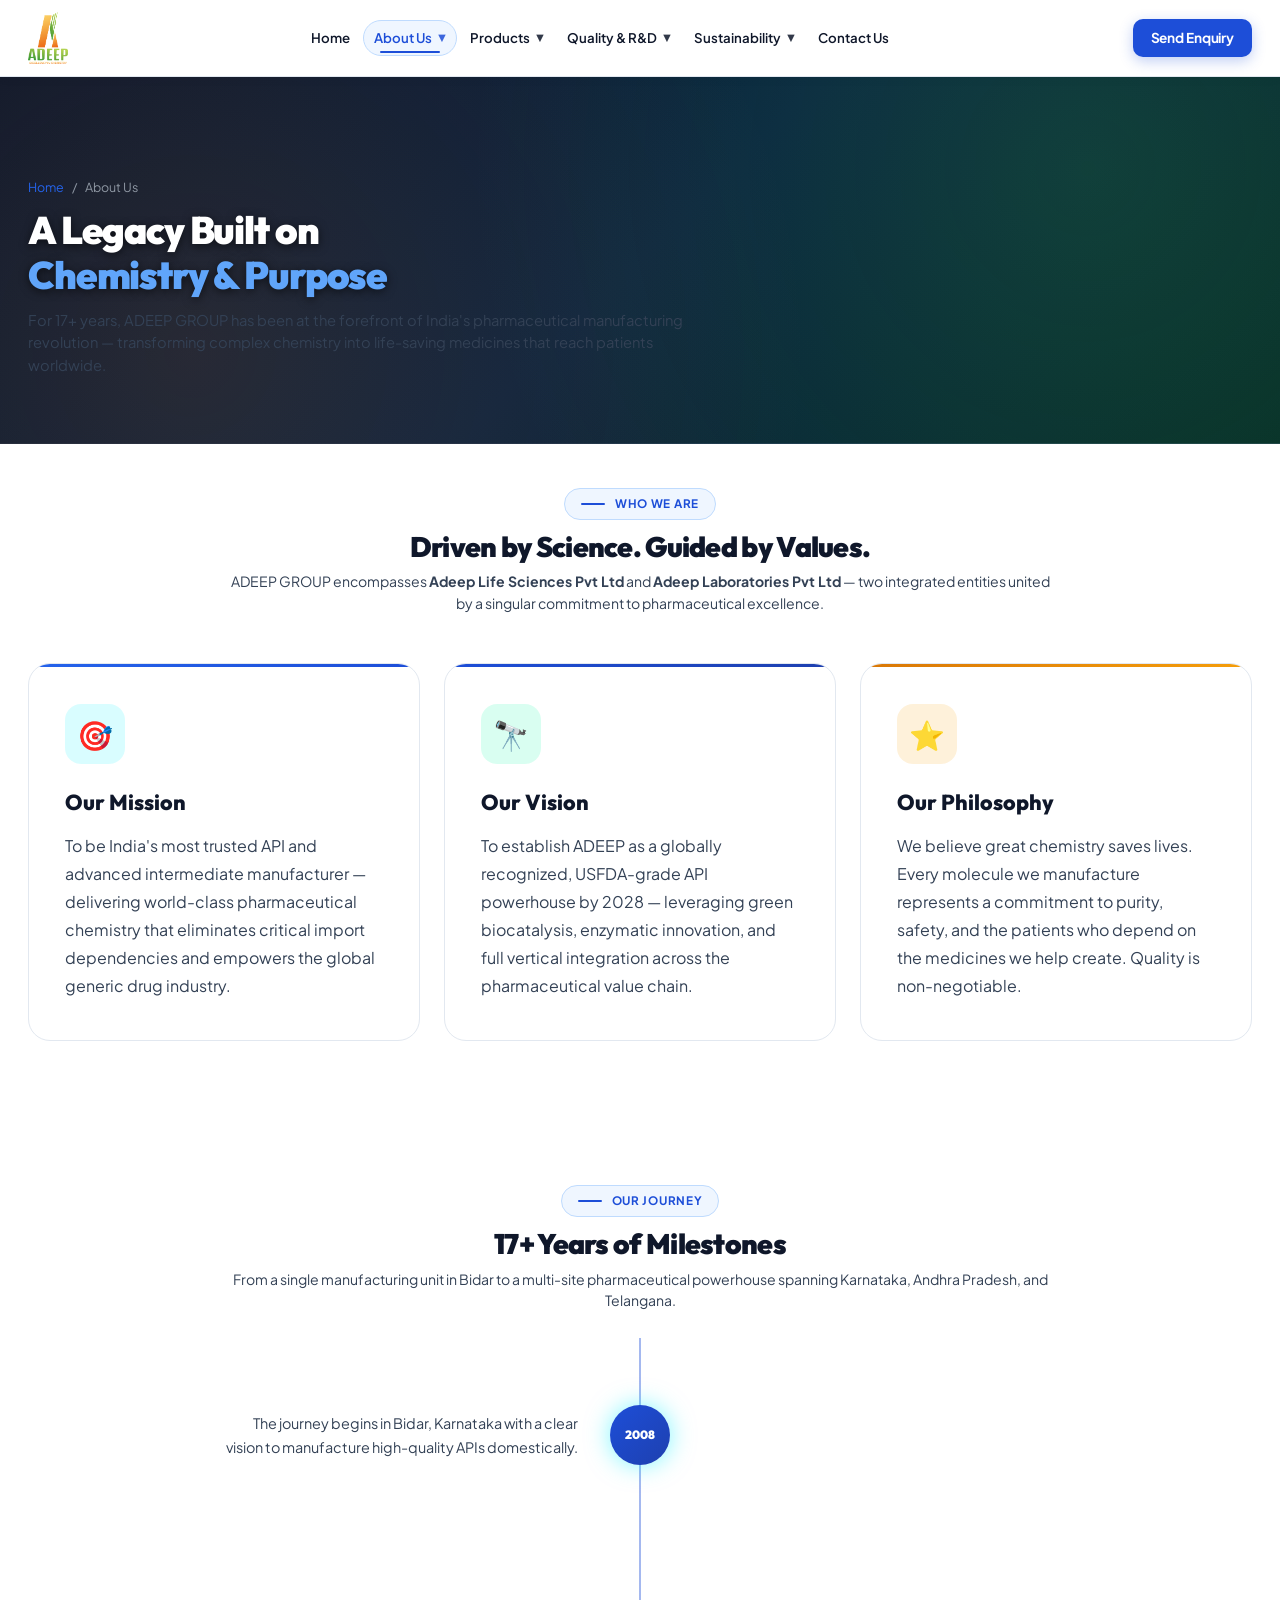
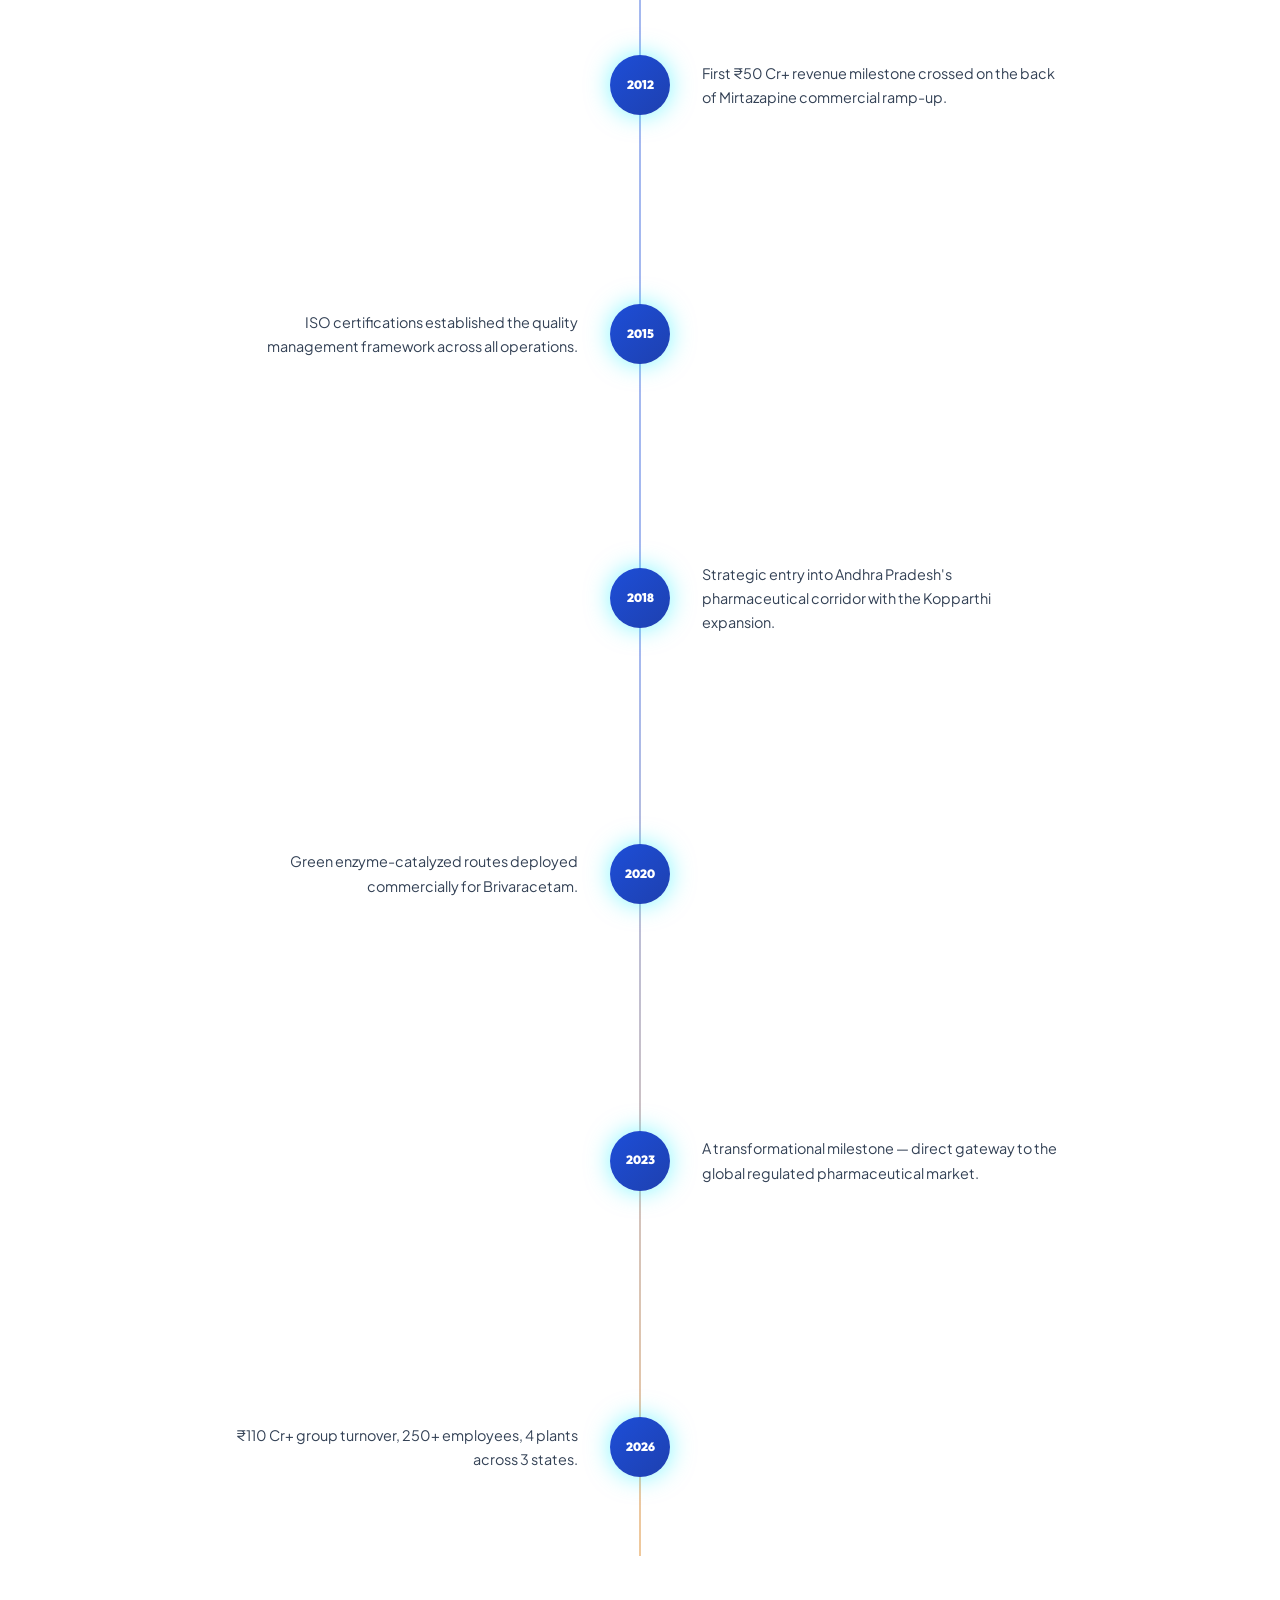
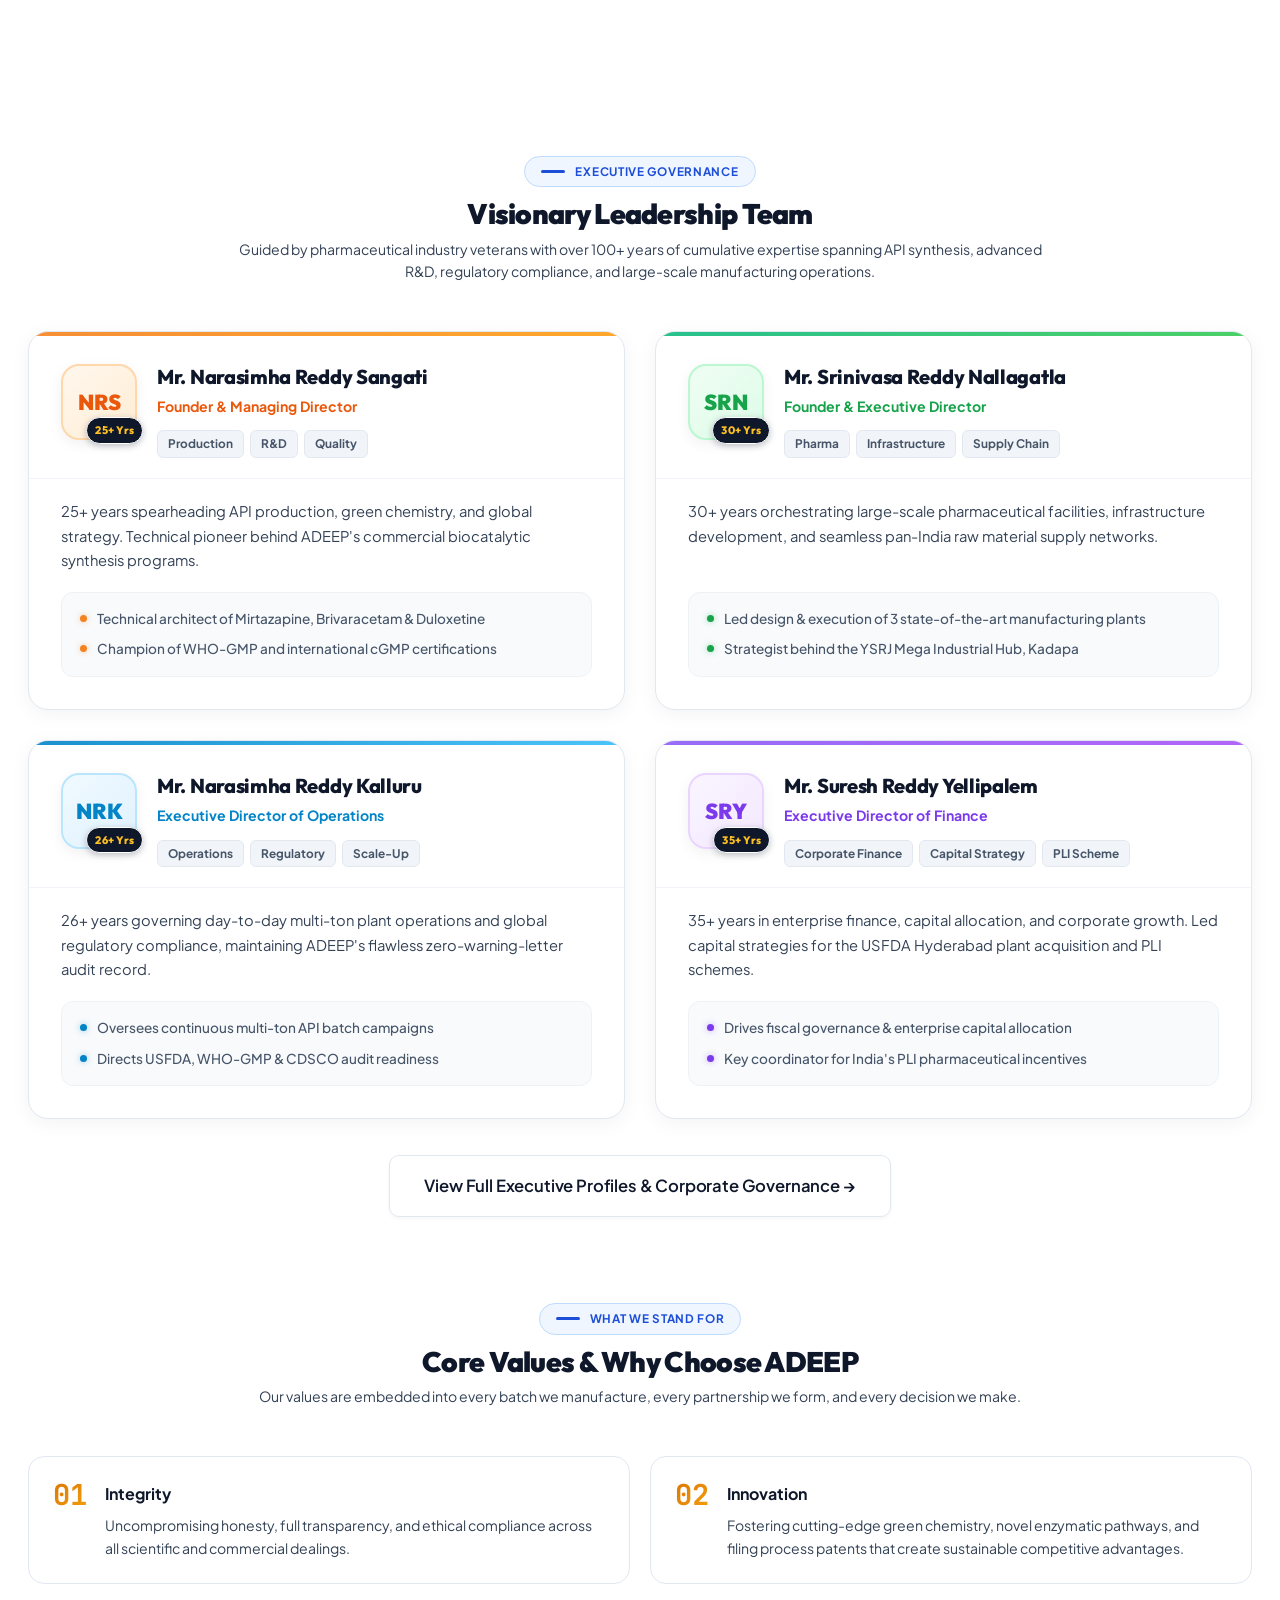
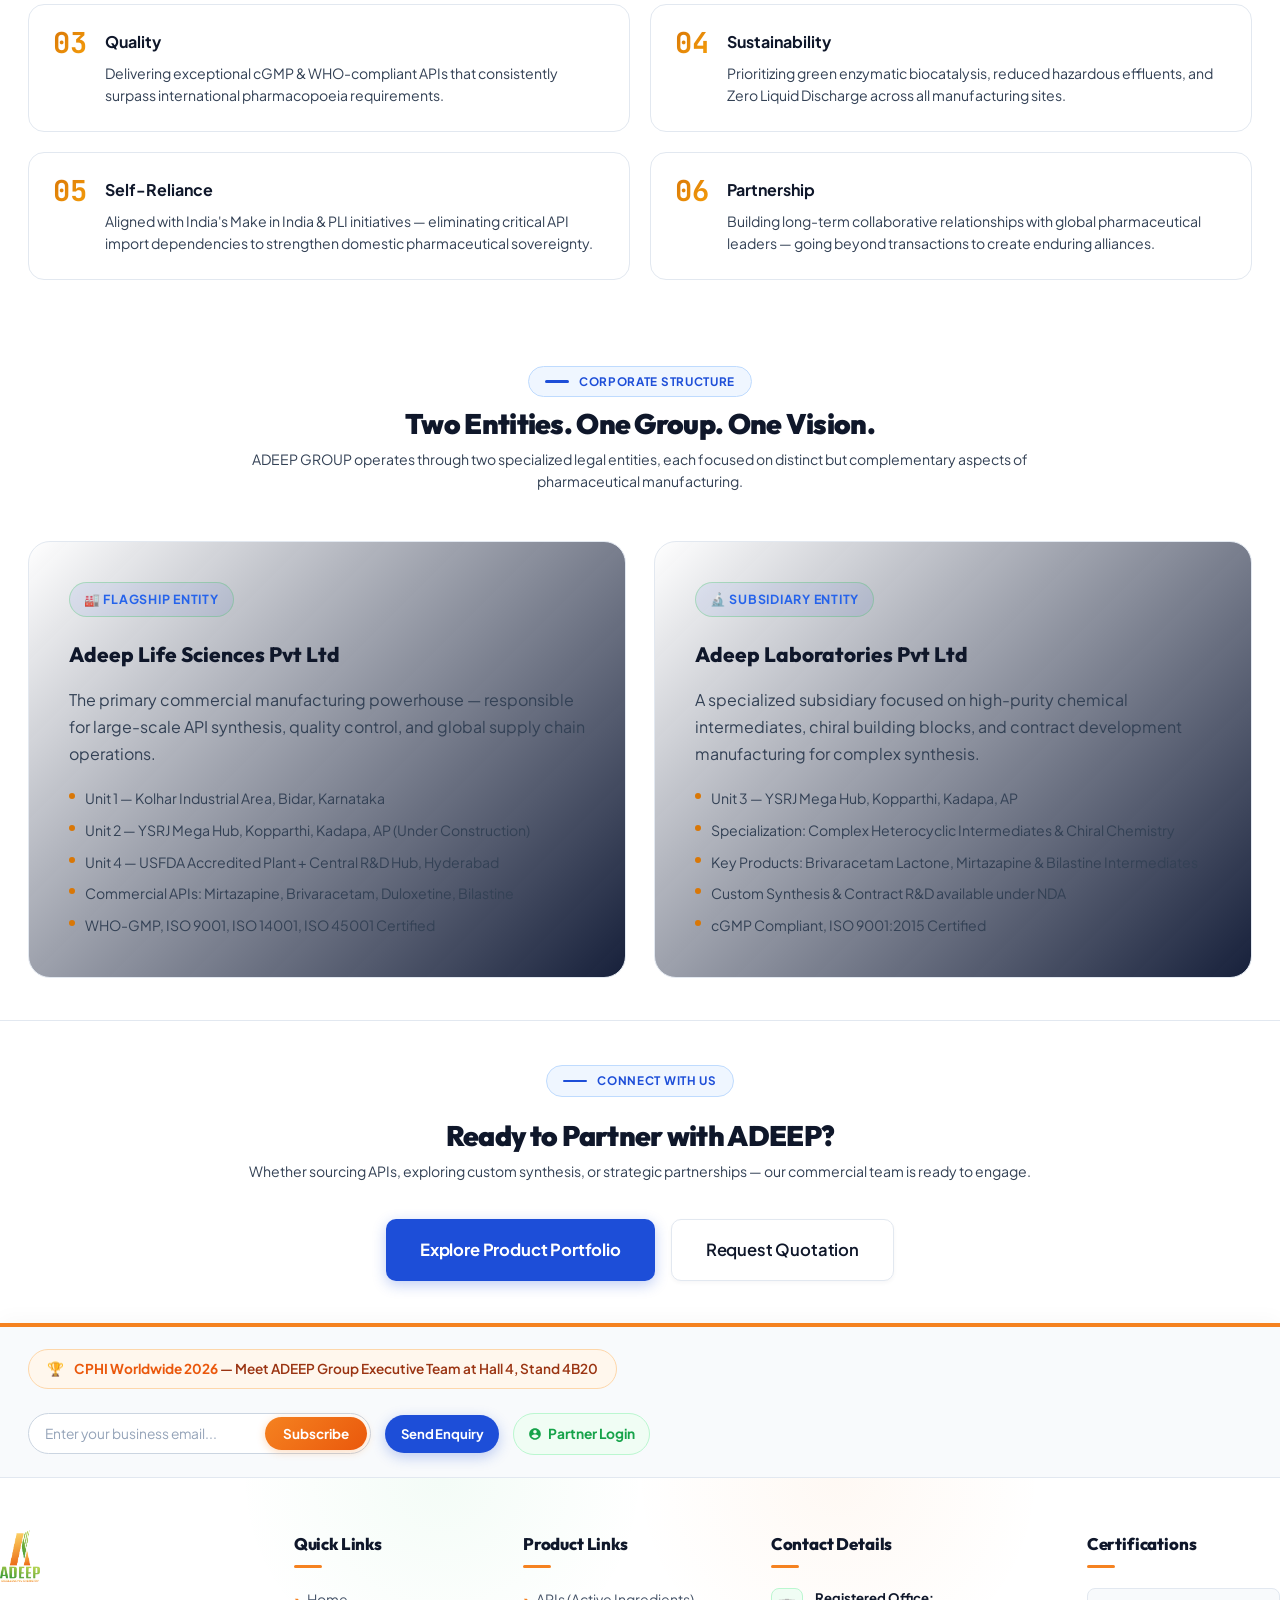
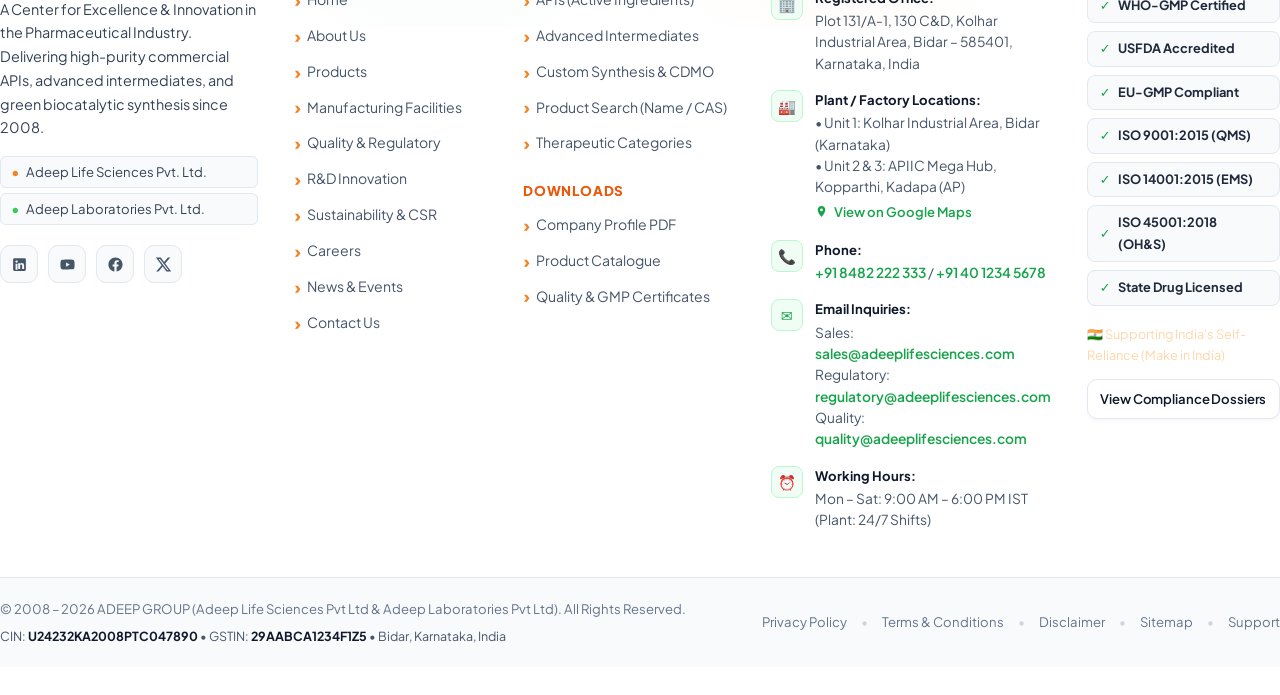
==== commit 85f57763: "updated" ====
--- a/about.html
+++ b/about.html
@@ -9,11 +9,8 @@
   <link rel="preconnect" href="https://fonts.gstatic.com" crossorigin>
   <link href="https://fonts.googleapis.com/css2?family=Plus+Jakarta+Sans:wght@300;400;500;600;700;800&family=Outfit:wght@400;500;600;700;800;900&family=JetBrains+Mono:wght@400;500;600&display=swap" rel="stylesheet">
   <link rel="icon" type="image/png" href="assets/adeep_emblem.png" />
-  <link rel="stylesheet" href="styles.css?v=34.0" />
+  <link rel="stylesheet" href="styles.css?v=36.0" />
   <style>
-    .page-hero { min-height: calc(100vh - 76px); height: calc(100vh - 76px); display: flex; align-items: center; position: relative; padding: 40px 0; overflow: hidden; background-size: cover; background-position: center; background: linear-gradient(180deg, rgba(7, 14, 30, 0.84) 0%, rgba(4, 7, 17, 0.94) 100%), url('assets/hero_cinematic.jpg') center/cover no-repeat; }
-    .page-hero::before { content: ''; position: absolute; top: -200px; right: -200px; width: 700px; height: 700px; background: radial-gradient(circle, var(--teal-soft) 0%, transparent 65%); pointer-events: none; animation: orbFloat 8s ease-in-out infinite alternate; }
-    .page-hero::after { content: ''; position: absolute; bottom: -100px; left: -100px; width: 500px; height: 500px; background: radial-gradient(circle, var(--emerald-glow) 0%, transparent 65%); pointer-events: none; }
     .page-hero-inner { position: relative; z-index: 2; }
     .breadcrumb { display: flex; align-items: center; gap: 8px; font-size: 0.82rem; color: rgba(203,213,225,0.65); margin-bottom: 20px; }
     .breadcrumb a { color: var(--teal-vivid); text-decoration: none; transition: var(--t); }
@@ -355,39 +352,185 @@
     </div>
   </section>
 
+  <!-- Global Master Footer -->
   <footer class="site-footer">
-    <div class="container footer-content">
+    <!-- Top Ribbon: Exhibition Announcement & Newsletter Signup -->
+    <div class="footer-top-ribbon">
+      <div class="container ftr-container">
+        <div class="ftr-event-chip">
+          <span>🏆</span>
+          <span><strong>CPHI Worldwide 2026</strong> — Meet ADEEP Group Executive Team at Hall 4, Stand 4B20</span>
+        </div>
+        <div class="ftr-actions">
+          <form class="ftr-newsletter-form" onsubmit="event.preventDefault(); showToast('Subscribed to ADEEP Molecule Pipeline Updates!');">
+            <input type="email" placeholder="Enter your business email..." required aria-label="Business Email" />
+            <button type="submit">Subscribe</button>
+          </form>
+          <a href="contact.html#inquiry" class="btn btn-sm btn-primary" style="padding: 8px 16px; font-size: 0.82rem;">Send Enquiry</a>
+          <a href="contact.html" class="ftr-login-link">
+            <svg viewBox="0 0 24 24" width="14" height="14" fill="currentColor"><path d="M12 2C6.48 2 2 6.48 2 12s4.48 10 10 10 10-4.48 10-10S17.52 2 12 2zm0 3c1.66 0 3 1.34 3 3s-1.34 3-3 3-3-1.34-3-3 1.34-3 3-3zm0 14.2c-2.5 0-4.71-1.28-6-3.22.03-1.99 4-3.08 6-3.08 1.99 0 5.97 1.09 6 3.08-1.29 1.94-3.5 3.22-6 3.22z"/></svg>
+            <span>Partner Login</span>
+          </a>
+        </div>
+      </div>
+    </div>
+
+    <!-- Main 5-Column Content Grid -->
+    <div class="container footer-main-grid">
+      <!-- 1. Company Info -->
       <div class="footer-col brand-col">
-        <img src="assets/adeep_logo.png" alt="ADEEP GROUP" class="footer-logo" />
-        <p class="footer-tagline">Excellency in Chemistry &amp; Green Biocatalysis. A 17+ year legacy advancing India's pharmaceutical manufacturing autonomy across global markets.</p>
-        <div class="footer-cert-badges"><span class="fc-badge">WHO-GMP</span><span class="fc-badge">ISO 9001:2015</span><span class="fc-badge">USFDA Aligned</span><span class="fc-badge">ZLD Eco-Compliance</span></div>
-      </div>
+        <img src="assets/adeep_logo.png" alt="ADEEP GROUP" class="footer-brand-logo" />
+        <p class="footer-desc">
+          A Center for Excellence &amp; Innovation in the Pharmaceutical Industry. Delivering high-purity commercial APIs, advanced intermediates, and green biocatalytic synthesis since 2008.
+        </p>
+        <div class="footer-entities">
+          <span><strong style="color: #f58220;">•</strong> Adeep Life Sciences Pvt. Ltd.</span>
+          <span><strong style="color: #38cb56;">•</strong> Adeep Laboratories Pvt. Ltd.</span>
+        </div>
+        <div class="footer-social-row">
+          <a href="https://linkedin.com" target="_blank" rel="noopener noreferrer" class="footer-social-btn" aria-label="LinkedIn" title="LinkedIn">
+            <svg viewBox="0 0 24 24"><path d="M19 3a2 2 0 0 1 2 2v14a2 2 0 0 1-2 2H5a2 2 0 0 1-2-2V5a2 2 0 0 1 2-2h14m-.5 15.5v-5.3a3.26 3.26 0 0 0-3.26-3.26c-.85 0-1.84.52-2.28 1.3v-1.11h-2.79v8.37h2.79v-4.93c0-.77.62-1.4 1.39-1.4a1.4 1.4 0 0 1 1.4 1.4v4.93h2.75M6.46 10.9v8.37H9.2V10.9H6.46M7.83 6.2a1.66 1.66 0 0 0-1.66 1.66c0 .92.74 1.66 1.66 1.66.92 0 1.66-.74 1.66-1.66 0-.92-.74-1.66-1.66-1.66Z"/></svg>
+          </a>
+          <a href="https://youtube.com" target="_blank" rel="noopener noreferrer" class="footer-social-btn" aria-label="YouTube" title="YouTube">
+            <svg viewBox="0 0 24 24"><path d="M10 15l5.19-3L10 9v6m11.56-7.83c.13.47.22 1.1.28 1.9.07.8.1 1.49.1 2.09L22 12c0 2.19-.16 3.8-.44 4.83-.25.9-.83 1.48-1.73 1.73-.47.13-1.33.22-2.65.28-1.3.07-2.49.1-3.59.1L12 19c-4.19 0-6.8-.16-7.83-.44-.9-.25-1.48-.83-1.73-1.73-.13-.47-.22-1.1-.28-1.9-.07-.8-.1-1.49-.1-2.09L2 12c0-2.19.16-3.8.44-4.83.25-.9.83-1.48 1.73-1.73.47-.13 1.33-.22 2.65-.28 1.3-.07 2.49-.1 3.59-.1L12 5c4.19 0 6.8.16 7.83.44.9.25 1.48.83 1.73 1.73Z"/></svg>
+          </a>
+          <a href="https://facebook.com" target="_blank" rel="noopener noreferrer" class="footer-social-btn" aria-label="Facebook" title="Facebook">
+            <svg viewBox="0 0 24 24"><path d="M12 2.04C6.5 2.04 2 6.53 2 12.06C2 17.06 5.66 21.21 10.44 21.96V14.96H7.9V12.06H10.44V9.85C10.44 7.34 11.93 5.96 14.22 5.96C15.31 5.96 16.45 6.15 16.45 6.15V8.62H15.19C13.95 8.62 13.56 9.39 13.56 10.18V12.06H16.34L15.89 14.96H13.56V21.96A10 10 0 0 0 22 12.06C22 6.53 17.5 2.04 12 2.04Z"/></svg>
+          </a>
+          <a href="https://x.com" target="_blank" rel="noopener noreferrer" class="footer-social-btn" aria-label="X (Twitter)" title="X (Twitter)">
+            <svg viewBox="0 0 24 24"><path d="M18.244 2.25h3.308l-7.227 8.26 8.502 11.24H16.17l-5.214-6.817L4.99 21.75H1.68l7.73-8.835L1.254 2.25H8.08l4.713 6.231zm-1.161 17.52h1.833L7.084 4.126H5.117z"/></svg>
+          </a>
+        </div>
+      </div>
+
+      <!-- 2. Quick Links -->
       <div class="footer-col">
-        <h4 class="footer-title">Navigation</h4>
-        <ul class="footer-links">
-          <li><a href="about.html">About ADEEP Group</a></li>
-          <li><a href="products.html">Product Portfolio</a></li>
-          <li><a href="facilities.html">Manufacturing Sites</a></li>
-          <li><a href="quality.html">Quality &amp; Compliance</a></li>
-          <li><a href="sustainability.html">Sustainability, ESG &amp; CSR</a></li>
-          <li><a href="partners.html">Partners &amp; Global Footprint</a></li>
-          <li><a href="leadership.html">Leadership &amp; Governance</a></li>
+        <h4>Quick Links</h4>
+        <ul class="footer-nav-list">
+          <li><a href="index.html">Home</a></li>
+          <li><a href="about.html">About Us</a></li>
+          <li><a href="products.html">Products</a></li>
+          <li><a href="facilities.html">Manufacturing Facilities</a></li>
+          <li><a href="quality.html">Quality &amp; Regulatory</a></li>
+          <li><a href="rnd.html">R&amp;D Innovation</a></li>
+          <li><a href="sustainability.html">Sustainability &amp; CSR</a></li>
+          <li><a href="careers.html">Careers</a></li>
+          <li><a href="news.html">News &amp; Events</a></li>
+          <li><a href="contact.html">Contact Us</a></li>
         </ul>
       </div>
+
+      <!-- 3. Product Links & Downloads -->
       <div class="footer-col">
-        <h4 class="footer-title">Contact &amp; Corporate HQ</h4>
-        <div class="footer-contact">
-          <p><strong>ADEEP GROUP</strong></p>
-          <p>#1501, Asian Sun City, B-Block, Kondapur, Hyderabad - 500084</p>
-          <p>Email: <a href="mailto:info@adeeplife.com">info@adeeplife.com</a></p>
-          <p>Phone: <a href="tel:+919515114455">+91 9515114455</a></p>
-        </div>
-        <div class="make-in-india-badge"><span>&#127470;&#127475; Supporting India's Self-Reliance (Make in India)</span></div>
-      </div>
-    </div>
-    <div class="container footer-bottom">
-      <div class="copyright">© 2008 - 2026 ADEEP GROUP. All Rights Reserved.</div>
-      <div class="footer-legal"><a href="quality.html">Quality Policy</a><span>•</span><a href="contact.html">Contact Support</a></div>
+        <h4>Product Links</h4>
+        <ul class="footer-nav-list">
+          <li><a href="products.html?category=commercial-api">APIs (Active Ingredients)</a></li>
+          <li><a href="products.html?category=intermediate">Advanced Intermediates</a></li>
+          <li><a href="products.html?category=custom-synthesis">Custom Synthesis &amp; CDMO</a></li>
+          <li><a href="products.html#products">Product Search (Name / CAS)</a></li>
+          <li><a href="products.html#categories">Therapeutic Categories</a></li>
+        </ul>
+
+        <div class="footer-sub-heading">Downloads</div>
+        <ul class="footer-nav-list">
+          <li><a href="downloads.html#profile">Company Profile PDF</a></li>
+          <li><a href="downloads.html#catalogue">Product Catalogue</a></li>
+          <li><a href="downloads.html#certificates">Quality &amp; GMP Certificates</a></li>
+        </ul>
+      </div>
+
+      <!-- 4. Contact Details -->
+      <div class="footer-col">
+        <h4>Contact Details</h4>
+        <div class="footer-contact-items">
+          <div class="fci-item">
+            <div class="fci-icon">🏢</div>
+            <div class="fci-content">
+              <strong>Registered Office:</strong>
+              <span>Plot 131/A-1, 130 C&amp;D, Kolhar Industrial Area, Bidar – 585401, Karnataka, India</span>
+            </div>
+          </div>
+          <div class="fci-item">
+            <div class="fci-icon">🏭</div>
+            <div class="fci-content">
+              <strong>Plant / Factory Locations:</strong>
+              <span>• Unit 1: Kolhar Industrial Area, Bidar (Karnataka)<br />• Unit 2 &amp; 3: APIIC Mega Hub, Kopparthi, Kadapa (AP)</span>
+              <a href="https://maps.google.com/?q=Kolhar+Industrial+Area+Bidar" target="_blank" rel="noopener noreferrer" class="fci-map-link">
+                <svg viewBox="0 0 24 24" width="13" height="13" fill="currentColor"><path d="M12 2C8.13 2 5 5.13 5 9c0 5.25 7 13 7 13s7-7.75 7-13c0-3.87-3.13-7-7-7zm0 9.5a2.5 2.5 0 0 1 0-5 2.5 2.5 0 0 1 0 5z"/></svg>
+                <span>View on Google Maps</span>
+              </a>
+            </div>
+          </div>
+          <div class="fci-item">
+            <div class="fci-icon">📞</div>
+            <div class="fci-content">
+              <strong>Phone:</strong>
+              <a href="tel:+918482222333">+91 8482 222 333</a> / <a href="tel:+914012345678">+91 40 1234 5678</a>
+            </div>
+          </div>
+          <div class="fci-item">
+            <div class="fci-icon">✉️</div>
+            <div class="fci-content">
+              <strong>Email Inquiries:</strong>
+              <span>Sales: <a href="mailto:sales@adeeplifesciences.com">sales@adeeplifesciences.com</a></span>
+              <span>Regulatory: <a href="mailto:regulatory@adeeplifesciences.com">regulatory@adeeplifesciences.com</a></span>
+              <span>Quality: <a href="mailto:quality@adeeplifesciences.com">quality@adeeplifesciences.com</a></span>
+            </div>
+          </div>
+          <div class="fci-item">
+            <div class="fci-icon">⏰</div>
+            <div class="fci-content">
+              <strong>Working Hours:</strong>
+              <span>Mon – Sat: 9:00 AM – 6:00 PM IST (Plant: 24/7 Shifts)</span>
+            </div>
+          </div>
+        </div>
+      </div>
+
+      <!-- 5. Certifications & Accreditations -->
+      <div class="footer-col">
+        <h4>Certifications</h4>
+        <div class="footer-certs-grid">
+          <div class="fc-pill"><span class="fcp-check">✓</span><span>WHO-GMP Certified</span></div>
+          <div class="fc-pill"><span class="fcp-check">✓</span><span>USFDA Accredited</span></div>
+          <div class="fc-pill"><span class="fcp-check">✓</span><span>EU-GMP Compliant</span></div>
+          <div class="fc-pill"><span class="fcp-check">✓</span><span>ISO 9001:2015 (QMS)</span></div>
+          <div class="fc-pill"><span class="fcp-check">✓</span><span>ISO 14001:2015 (EMS)</span></div>
+          <div class="fc-pill"><span class="fcp-check">✓</span><span>ISO 45001:2018 (OH&amp;S)</span></div>
+          <div class="fc-pill"><span class="fcp-check">✓</span><span>State Drug Licensed</span></div>
+        </div>
+        <div class="footer-cta-box">
+          <div class="make-in-india-badge" style="margin-bottom: 12px; font-size: 0.8rem; color: #fed7aa;">
+            <span>🇮🇳 Supporting India's Self-Reliance (Make in India)</span>
+          </div>
+          <a href="quality.html" class="btn btn-outline btn-sm btn-block" style="text-align: center; font-size: 0.82rem; padding: 8px 12px; border-color: rgba(56, 203, 86, 0.4); color: #86efac;">View Compliance Dossiers</a>
+        </div>
+      </div>
+    </div>
+
+    <!-- 7. Bottom Legal Bar -->
+    <div class="container footer-bottom-bar">
+      <div class="fbb-container">
+        <div>
+          <div class="fbb-copy">
+            © 2008 – 2026 ADEEP GROUP (Adeep Life Sciences Pvt Ltd &amp; Adeep Laboratories Pvt Ltd). All Rights Reserved.
+          </div>
+          <div class="fbb-corporate-ids">
+            CIN: <strong>U24232KA2008PTC047890</strong> • GSTIN: <strong>29AABCA1234F1Z5</strong> • Bidar, Karnataka, India
+          </div>
+        </div>
+        <div class="footer-legal-links">
+          <a href="about.html#privacy">Privacy Policy</a>
+          <span>•</span>
+          <a href="about.html#terms">Terms &amp; Conditions</a>
+          <span>•</span>
+          <a href="about.html#disclaimer">Disclaimer</a>
+          <span>•</span>
+          <a href="about.html#sitemap">Sitemap</a>
+          <span>•</span>
+          <a href="contact.html">Support</a>
+        </div>
+      </div>
     </div>
   </footer>
   <button class="scroll-top-btn" id="scrollTopBtn" title="Back to Top">↑</button>
--- a/styles.css
+++ b/styles.css
@@ -77,8 +77,8 @@
   --grad-text:         none;
 
   /* ── Header ── */
-  --bg-header:         rgba(255, 255, 255, 0.98);
-  --bg-header-scroll:  rgba(255, 255, 255, 0.99);
+  --bg-header:         #ffffff;
+  --bg-header-scroll:  #ffffff;
   --header-border:     #e2e8f0;
 
   /* ── Refined Executive Elevation Shadows ── */
@@ -426,19 +426,17 @@
   position: sticky;
   top: 0;
   z-index: 1000;
-  background: var(--bg-header, rgba(7, 14, 30, 0.88));
-  backdrop-filter: blur(24px);
-  -webkit-backdrop-filter: blur(24px);
-  border-bottom: 1px solid var(--header-border, rgba(56, 189, 248, 0.16));
-  box-shadow: 0 4px 28px rgba(0, 0, 0, 0.5);
+  background: #ffffff !important;
+  border-bottom: 1px solid #e2e8f0 !important;
+  box-shadow: 0 1px 3px rgba(15, 23, 42, 0.05) !important;
   transition: var(--t);
   animation: fadeInDown 0.6s var(--ease) both;
 }
 
 .site-header.scrolled {
-  background: var(--bg-header-scroll, rgba(5, 10, 22, 0.96));
-  box-shadow: var(--shadow-md);
-  border-bottom-color: var(--border-card-hover, rgba(20, 184, 166, 0.35));
+  background: #ffffff !important;
+  box-shadow: 0 4px 14px rgba(15, 23, 42, 0.08) !important;
+  border-bottom: 1px solid #e2e8f0 !important;
 }
 
 .header-container {
@@ -448,13 +446,20 @@
   height: 76px;
 }
 
-.brand-logo { display: flex; align-items: center; text-decoration: none; }
+.brand-logo { 
+  display: flex; 
+  align-items: center; 
+  text-decoration: none; 
+  background: transparent !important;
+}
 .logo-img {
   height: 52px;
   width: auto;
   object-fit: contain;
   transition: var(--t);
-  filter: drop-shadow(0 2px 8px rgba(0, 0, 0, 0.45));
+  filter: none !important;
+  -webkit-filter: none !important;
+  box-shadow: none !important;
 }
 .brand-logo:hover .logo-img { transform: scale(1.04); }
 
@@ -2782,93 +2787,433 @@
 .cic-link:hover { text-decoration: underline; }
 
 /* ═══════════════════════════════════════════════════════════
-   FOOTER — Deep Authority Base
+   MASTER EXECUTIVE FOOTER — Pure Optical White (#ffffff) & ADEEP Logo Colors
+   Zero Blue · Solar Orange (#f58220) · Bio-Emerald Green (#22c55e)
 ═══════════════════════════════════════════════════════════ */
 .site-footer {
-  background: #03060d;
-  color: #fff;
-  padding: 46px 0 24px;
-  position: relative;
-  overflow: hidden;
-  border-top: 1px solid var(--border-light);
-}
-
-/* Animated top glow line */
+  background: #ffffff !important;
+  color: #334155 !important;
+  position: relative !important;
+  overflow: hidden !important;
+  border-top: 4px solid #f58220 !important;
+  padding: 0 0 28px !important;
+  box-shadow: 0 -4px 20px rgba(15, 23, 42, 0.03) !important;
+}
+
+/* Subtle logo ambient glow in pure white */
 .site-footer::before {
-  content: '';
-  position: absolute;
-  top: 0; left: 50%;
-  transform: translateX(-50%);
-  width: 900px; height: 2px;
-  background: linear-gradient(90deg, transparent 0%, var(--teal) 50%, transparent 100%);
-  opacity: 0.5;
-}
-
-.footer-content {
-  display: grid;
-  grid-template-columns: 1.6fr 1fr 1fr 1fr;
-  gap: 48px;
-  margin-bottom: 30px;
-}
-
-.footer-logo { height: 60px; width: auto; object-fit: contain; margin-bottom: 18px; filter: drop-shadow(0 2px 10px rgba(0, 0, 0, 0.45)); }
-.footer-tagline { font-size: 0.88rem; color: rgba(255,255,255,0.5); line-height: 1.65; margin-bottom: 18px; }
-.footer-entities { font-size: 0.78rem; color: rgba(255,255,255,0.3); display: flex; flex-direction: column; gap: 4px; }
+  content: '' !important;
+  position: absolute !important;
+  top: 0; left: 15%;
+  width: 500px; height: 300px;
+  background: radial-gradient(circle, rgba(34, 197, 94, 0.05) 0%, transparent 70%) !important;
+  pointer-events: none !important;
+}
+.site-footer::after {
+  content: '' !important;
+  position: absolute !important;
+  top: 0; right: 15%;
+  width: 500px; height: 300px;
+  background: radial-gradient(circle, rgba(245, 130, 32, 0.05) 0%, transparent 70%) !important;
+  pointer-events: none !important;
+}
+
+/* ── Top Event & Newsletter Ribbon ── */
+.footer-top-ribbon {
+  background: #f8fafc !important;
+  border-bottom: 1px solid #e2e8f0 !important;
+  padding: 22px 0 !important;
+  position: relative !important;
+  z-index: 2 !important;
+}
+.ftr-container {
+  display: flex !important;
+  align-items: center !important;
+  justify-content: space-between !important;
+  gap: 24px !important;
+  flex-wrap: wrap !important;
+}
+.ftr-event-chip {
+  display: inline-flex !important;
+  align-items: center !important;
+  gap: 10px !important;
+  background: #fff7ed !important;
+  border: 1px solid #fed7aa !important;
+  padding: 8px 18px !important;
+  border-radius: 9999px !important;
+  font-size: 0.85rem !important;
+  color: #9a3412 !important;
+  font-weight: 600 !important;
+}
+.ftr-event-chip strong {
+  color: #ea580c !important;
+}
+.ftr-actions {
+  display: flex !important;
+  align-items: center !important;
+  gap: 14px !important;
+  flex-wrap: wrap !important;
+}
+.ftr-newsletter-form {
+  display: flex !important;
+  align-items: center !important;
+  background: #ffffff !important;
+  border: 1.5px solid #cbd5e1 !important;
+  border-radius: 9999px !important;
+  padding: 3px 3px 3px 16px !important;
+  transition: all 0.25s ease !important;
+}
+.ftr-newsletter-form:focus-within {
+  border-color: #22c55e !important;
+  box-shadow: 0 0 0 3px rgba(34, 197, 94, 0.15) !important;
+}
+.ftr-newsletter-form input {
+  background: transparent !important;
+  border: none !important;
+  outline: none !important;
+  color: #0f172a !important;
+  font-size: 0.86rem !important;
+  width: 220px !important;
+}
+.ftr-newsletter-form input::placeholder {
+  color: #94a3b8 !important;
+}
+.ftr-newsletter-form button {
+  background: linear-gradient(135deg, #f58220 0%, #ea580c 100%) !important;
+  color: #ffffff !important;
+  border: none !important;
+  border-radius: 9999px !important;
+  padding: 8px 18px !important;
+  font-size: 0.84rem !important;
+  font-weight: 700 !important;
+  cursor: pointer !important;
+  transition: all 0.2s ease !important;
+  box-shadow: 0 2px 8px rgba(245, 130, 32, 0.3) !important;
+}
+.ftr-newsletter-form button:hover {
+  background: linear-gradient(135deg, #ea580c 0%, #c2410c 100%) !important;
+  transform: translateY(-1px) !important;
+  box-shadow: 0 4px 12px rgba(245, 130, 32, 0.4) !important;
+}
+/* Enquiry button in footer (ADEEP Bio-Emerald Green instead of blue) */
+.site-footer .btn-primary,
+.ftr-actions .btn-primary {
+  background: linear-gradient(135deg, #22c55e 0%, #16a34a 100%) !important;
+  color: #ffffff !important;
+  border: none !important;
+  border-radius: 9999px !important;
+  font-weight: 700 !important;
+  cursor: pointer !important;
+  transition: all 0.2s ease !important;
+  box-shadow: 0 2px 8px rgba(34, 197, 94, 0.3) !important;
+  text-decoration: none !important;
+}
+.site-footer .btn-primary:hover,
+.ftr-actions .btn-primary:hover {
+  background: linear-gradient(135deg, #16a34a 0%, #15803d 100%) !important;
+  transform: translateY(-1px) !important;
+  box-shadow: 0 4px 14px rgba(34, 197, 94, 0.4) !important;
+}
+.ftr-login-link {
+  font-size: 0.86rem !important;
+  font-weight: 700 !important;
+  color: #16a34a !important;
+  background: #f0fdf4 !important;
+  text-decoration: none !important;
+  display: inline-flex !important;
+  align-items: center !important;
+  gap: 6px !important;
+  padding: 8px 14px !important;
+  border: 1px solid #bbf7d0 !important;
+  border-radius: 9999px !important;
+  transition: all 0.2s ease !important;
+}
+.ftr-login-link:hover {
+  background: #dcfce7 !important;
+  color: #15803d !important;
+  border-color: #86efac !important;
+}
+
+/* ── Main Multi-Column Content ── */
+.footer-main-grid {
+  display: grid !important;
+  grid-template-columns: 1.4fr 1.05fr 1.15fr 1.4fr 1.05fr !important;
+  gap: 36px !important;
+  padding: 52px 0 36px !important;
+  position: relative !important;
+  z-index: 2 !important;
+}
+@media (max-width: 1200px) {
+  .footer-main-grid {
+    grid-template-columns: repeat(3, 1fr) !important;
+  }
+}
+@media (max-width: 768px) {
+  .footer-main-grid {
+    grid-template-columns: 1fr !important;
+    gap: 32px !important;
+  }
+}
 
 .footer-col h4 {
-  font-family: var(--font-heading);
-  font-size: 1rem; font-weight: 800;
-  color: #fff;
-  margin-bottom: 20px;
-  position: relative;
-  padding-bottom: 10px;
+  font-family: 'Outfit', sans-serif !important;
+  font-size: 1.05rem !important;
+  font-weight: 800 !important;
+  color: #0f172a !important;
+  margin-bottom: 20px !important;
+  position: relative !important;
+  padding-bottom: 10px !important;
+  letter-spacing: -0.01em !important;
 }
 .footer-col h4::after {
-  content: '';
-  position: absolute;
-  bottom: 0; left: 0;
-  width: 26px; height: 2.5px;
-  background: var(--teal);
-  border-radius: 2px;
-}
-
-.footer-links { list-style: none; display: flex; flex-direction: column; gap: 10px; }
-.footer-links a { font-size: 0.86rem; color: rgba(255,255,255,0.5); transition: var(--t); }
-.footer-links a:hover { color: #fff; padding-left: 4px; }
-
-.footer-certs-list { display: flex; flex-wrap: wrap; gap: 6px; margin-bottom: 16px; }
-.fc-badge {
-  background: rgba(255,255,255,0.06);
-  color: rgba(255,255,255,0.6);
-  font-size: 0.72rem; font-weight: 700;
-  padding: 4px 10px;
-  border-radius: var(--r-sm);
-  border: 1px solid rgba(255,255,255,0.08);
-}
-
-.make-in-india-badge {
-  font-size: 0.84rem;
-  color: var(--gold-light);
-  font-weight: 700;
-  margin-top: 12px;
-  display: flex; align-items: center; gap: 6px;
-}
-
-.footer-bottom {
-  border-top: 1px solid rgba(255,255,255,0.08);
-  padding-top: 26px;
-  display: flex;
-  justify-content: space-between;
-  align-items: center;
-  flex-wrap: wrap;
-  gap: 16px;
-  font-size: 0.8rem;
-  color: rgba(255,255,255,0.35);
-}
-
-.footer-legal { display: flex; align-items: center; gap: 12px; }
-.footer-legal a { color: rgba(255,255,255,0.35); }
-.footer-legal a:hover { color: #fff; }
+  content: '' !important;
+  position: absolute !important;
+  bottom: 0; left: 0 !important;
+  width: 28px !important;
+  height: 2.5px !important;
+  background: #f58220 !important;
+  border-radius: 2px !important;
+}
+.footer-col.brand-col h4::after {
+  background: #22c55e !important;
+}
+
+/* Company Info Column */
+.footer-brand-logo {
+  height: 52px !important;
+  width: auto !important;
+  object-fit: contain !important;
+  margin-bottom: 16px !important;
+  filter: none !important;
+  -webkit-filter: none !important;
+  box-shadow: none !important;
+}
+.footer-desc {
+  font-size: 0.9rem !important;
+  color: #475569 !important;
+  line-height: 1.65 !important;
+  margin-bottom: 16px !important;
+}
+.footer-entities {
+  font-size: 0.82rem !important;
+  color: #334155 !important;
+  display: flex !important;
+  flex-direction: column !important;
+  gap: 5px !important;
+  margin-bottom: 20px !important;
+}
+.footer-entities span {
+  display: flex !important;
+  align-items: center !important;
+  gap: 6px !important;
+  background: #f8fafc !important;
+  border: 1px solid #e2e8f0 !important;
+  padding: 4px 10px !important;
+  border-radius: 6px !important;
+}
+.footer-social-row {
+  display: flex !important;
+  align-items: center !important;
+  gap: 10px !important;
+  margin-top: 14px !important;
+}
+.footer-social-btn {
+  width: 38px !important;
+  height: 38px !important;
+  border-radius: 10px !important;
+  background: #f8fafc !important;
+  border: 1px solid #e2e8f0 !important;
+  display: flex !important;
+  align-items: center !important;
+  justify-content: center !important;
+  color: #475569 !important;
+  transition: all 0.25s ease !important;
+  text-decoration: none !important;
+}
+.footer-social-btn svg {
+  width: 17px !important;
+  height: 17px !important;
+  fill: currentColor !important;
+}
+.footer-social-btn:hover {
+  background: #f58220 !important;
+  color: #ffffff !important;
+  border-color: #f58220 !important;
+  transform: translateY(-3px) !important;
+  box-shadow: 0 6px 14px rgba(245, 130, 32, 0.25) !important;
+}
+
+/* Links Columns */
+.footer-nav-list {
+  list-style: none !important;
+  padding: 0 !important;
+  margin: 0 !important;
+  display: flex !important;
+  flex-direction: column !important;
+  gap: 9px !important;
+}
+.footer-nav-list li a {
+  font-size: 0.88rem !important;
+  color: #475569 !important;
+  text-decoration: none !important;
+  transition: all 0.2s ease !important;
+  display: inline-flex !important;
+  align-items: center !important;
+  gap: 6px !important;
+}
+.footer-nav-list li a::before {
+  content: '›' !important;
+  color: #f58220 !important;
+  font-size: 1.1rem !important;
+  font-weight: 800 !important;
+  line-height: 0.8 !important;
+  transition: transform 0.2s ease !important;
+}
+.footer-nav-list li a:hover {
+  color: #f58220 !important;
+  transform: translateX(4px) !important;
+}
+.footer-nav-list li a:hover::before {
+  color: #22c55e !important;
+}
+
+/* Downloads Subsection */
+.footer-sub-heading {
+  font-size: 0.84rem !important;
+  font-weight: 800 !important;
+  color: #ea580c !important;
+  text-transform: uppercase !important;
+  letter-spacing: 0.06em !important;
+  margin: 22px 0 10px !important;
+}
+
+/* Contact Column */
+.footer-contact-items {
+  display: flex !important;
+  flex-direction: column !important;
+  gap: 16px !important;
+}
+.fci-item {
+  display: flex !important;
+  align-items: flex-start !important;
+  gap: 12px !important;
+  font-size: 0.86rem !important;
+  color: #475569 !important;
+  line-height: 1.55 !important;
+}
+.fci-icon {
+  width: 32px !important;
+  height: 32px !important;
+  border-radius: 8px !important;
+  background: #f0fdf4 !important;
+  border: 1px solid #bbf7d0 !important;
+  display: flex !important;
+  align-items: center !important;
+  justify-content: center !important;
+  color: #16a34a !important;
+  flex-shrink: 0 !important;
+  font-size: 0.9rem !important;
+}
+.fci-content strong {
+  display: block !important;
+  color: #0f172a !important;
+  font-size: 0.82rem !important;
+  margin-bottom: 2px !important;
+}
+.fci-content a {
+  color: #16a34a !important;
+  text-decoration: none !important;
+  font-weight: 600 !important;
+}
+.fci-content a:hover {
+  color: #15803d !important;
+  text-decoration: underline !important;
+}
+.fci-map-link {
+  display: inline-flex !important;
+  align-items: center !important;
+  gap: 6px !important;
+  margin-top: 4px !important;
+  color: #f58220 !important;
+  font-weight: 700 !important;
+  font-size: 0.82rem !important;
+  text-decoration: none !important;
+}
+.fci-map-link:hover {
+  color: #ea580c !important;
+  text-decoration: underline !important;
+}
+
+/* Certifications Column */
+.footer-certs-grid {
+  display: flex !important;
+  flex-direction: column !important;
+  gap: 8px !important;
+  margin-bottom: 18px !important;
+}
+.fc-pill {
+  display: inline-flex !important;
+  align-items: center !important;
+  gap: 8px !important;
+  background: #f8fafc !important;
+  border: 1px solid #e2e8f0 !important;
+  border-radius: 8px !important;
+  padding: 6px 12px !important;
+  font-size: 0.8rem !important;
+  color: #1e293b !important;
+  font-weight: 700 !important;
+}
+.fc-pill span.fcp-check {
+  color: #16a34a !important;
+  font-weight: 900 !important;
+}
+.footer-cta-box {
+  margin-top: 18px !important;
+}
+
+/* ── Bottom Legal Bar ── */
+.footer-bottom-bar {
+  border-top: 1px solid #e2e8f0 !important;
+  background: #f8fafc !important;
+  padding: 20px 0 !important;
+  margin-top: 10px !important;
+  position: relative !important;
+  z-index: 2 !important;
+}
+.fbb-container {
+  display: flex !important;
+  justify-content: space-between !important;
+  align-items: center !important;
+  flex-wrap: wrap !important;
+  gap: 16px !important;
+  font-size: 0.82rem !important;
+  color: #64748b !important;
+}
+.fbb-corporate-ids {
+  font-size: 0.78rem !important;
+  color: #475569 !important;
+  margin-top: 6px !important;
+}
+.fbb-corporate-ids strong {
+  color: #0f172a !important;
+}
+.footer-legal-links {
+  display: flex !important;
+  align-items: center !important;
+  gap: 14px !important;
+  flex-wrap: wrap !important;
+}
+.footer-legal-links a {
+  color: #64748b !important;
+  text-decoration: none !important;
+  transition: color 0.2s ease !important;
+}
+.footer-legal-links a:hover {
+  color: #f58220 !important;
+}
+.footer-legal-links span {
+  color: #cbd5e1 !important;
+}
 
 /* ═══════════════════════════════════════════════════════════
    CART DRAWER
@@ -3386,7 +3731,9 @@
   max-width: 100%;
   max-height: 100%;
   object-fit: contain;
-  filter: drop-shadow(0 2px 6px rgba(0,0,0,0.15));
+  filter: none !important;
+  -webkit-filter: none !important;
+  box-shadow: none !important;
 }
 
 .splash-disc-shine {
@@ -4126,133 +4473,7 @@
   box-shadow: 0 0 10px rgba(29, 78, 216, 0.5) !important;
 }
 
-/* --- 9. ADEEP Clean Light Logo Colors Footer (Solar Orange & Bio-Emerald Green) --- */
-.site-footer {
-  background: linear-gradient(180deg, #f8fafc 0%, #ffffff 50%, #fdfcfb 100%) !important;
-  position: relative !important;
-  overflow: hidden !important;
-  border-top: 4px solid #f58220 !important;
-  border-image: linear-gradient(90deg, #f58220 0%, #ff9e15 35%, #8dc63f 70%, #38cb56 100%) 1 !important;
-  color: #334155 !important;
-  box-shadow: 0 -4px 25px rgba(0, 0, 0, 0.03) !important;
-}
-
-.site-footer::before {
-  content: '' !important;
-  display: none !important;
-}
-
-.site-footer h4, .site-footer h5, .site-footer .footer-title {
-  color: #0f172a !important;
-  font-weight: 800 !important;
-  letter-spacing: -0.01em !important;
-  position: relative !important;
-  padding-bottom: 10px !important;
-  margin-bottom: 16px !important;
-}
-
-.footer-col h4::after,
-.site-footer .footer-title::after {
-  content: '' !important;
-  position: absolute !important;
-  bottom: 0 !important;
-  left: 0 !important;
-  width: 36px !important;
-  height: 3px !important;
-  background: linear-gradient(90deg, #f58220 0%, #38cb56 100%) !important;
-  border-radius: 9999px !important;
-}
-
-.site-footer .footer-tagline,
-.site-footer .footer-desc,
-.site-footer p {
-  color: #475569 !important;
-  font-size: 0.92rem !important;
-  line-height: 1.65 !important;
-}
-
-.site-footer .footer-entities span {
-  color: #16a34a !important;
-  font-weight: 600 !important;
-}
-
-.site-footer a {
-  color: #475569 !important;
-  font-weight: 500 !important;
-  transition: all 0.2s ease !important;
-}
-
-.site-footer a:hover {
-  color: #ea580c !important;
-  padding-left: 4px !important;
-}
-
-.site-footer .footer-contact p {
-  color: #334155 !important;
-  margin-bottom: 6px !important;
-}
-
-.site-footer .footer-contact strong {
-  color: #0f172a !important;
-}
-
-.site-footer .footer-contact a {
-  color: #16a34a !important;
-  font-weight: 600 !important;
-}
-
-.site-footer .footer-contact a:hover {
-  color: #ea580c !important;
-}
-
-.footer-certs-list .fc-badge,
-.footer-cert-badges .fc-badge {
-  background: #f0fdf4 !important;
-  border: 1px solid #bbf7d0 !important;
-  color: #15803d !important;
-  font-weight: 700 !important;
-  font-size: 0.78rem !important;
-  padding: 5px 12px !important;
-  border-radius: 6px !important;
-  box-shadow: 0 1px 3px rgba(22, 163, 74, 0.08) !important;
-  transition: all 0.25s ease !important;
-}
-
-.footer-certs-list .fc-badge:hover,
-.footer-cert-badges .fc-badge:hover {
-  border-color: #fed7aa !important;
-  color: #c2410c !important;
-  background: #fff7ed !important;
-  transform: translateY(-1px) !important;
-}
-
-.make-in-india-badge {
-  background: #fff7ed !important;
-  border: 1px solid #fed7aa !important;
-  color: #c2410c !important;
-  font-weight: 700 !important;
-  font-size: 0.82rem !important;
-  padding: 6px 14px !important;
-  border-radius: 6px !important;
-  display: inline-block !important;
-  margin-top: 14px !important;
-}
-
-.footer-bottom {
-  border-top: 1px solid #e2e8f0 !important;
-  color: #64748b !important;
-  padding-top: 20px !important;
-  padding-bottom: 20px !important;
-}
-
-.footer-legal a {
-  color: #64748b !important;
-  font-weight: 500 !important;
-}
-
-.footer-legal a:hover {
-  color: #ea580c !important;
-}
+
 
 .scroll-top-btn {
   background: linear-gradient(135deg, #f58220 0%, #ea580c 100%) !important;
@@ -4758,19 +4979,19 @@
 }
 
 
-/* 2. Full Screen Cover Subpage Heroes (.page-hero Across Total Website) */
+/* 2. Compact Modern Subpage Hero Banners (.page-hero Across Total Website) */
 .page-hero {
-  min-height: calc(100vh - 76px) !important;
-  min-height: calc(100dvh - 76px) !important;
-  height: calc(100vh - 76px) !important;
+  min-height: auto !important;
+  height: auto !important;
   display: flex !important;
   align-items: center !important;
   position: relative !important;
-  padding: 40px 0 !important;
+  padding: 100px 0 50px !important;
   overflow: hidden !important;
-  background-size: cover !important;
-  background-position: center center !important;
-  background-repeat: no-repeat !important;
+  background: radial-gradient(circle at 85% 25%, rgba(56, 203, 86, 0.16) 0%, transparent 55%),
+              radial-gradient(circle at 15% 75%, rgba(245, 130, 32, 0.13) 0%, transparent 55%),
+              linear-gradient(135deg, #07152d 0%, #0a2240 50%, #072927 100%) !important;
+  border-bottom: 1px solid rgba(255, 255, 255, 0.08) !important;
 }
 
 .page-title, .page-hero-title {
@@ -5467,6 +5688,130 @@
 .pillar-card.p-zld .pm-dot { background: #f58220 !important; box-shadow: 0 0 6px #f58220 !important; }
 .pillar-card.p-bio .pm-dot { background: #0284c7 !important; box-shadow: 0 0 6px #0284c7 !important; }
 
+/* Additional Pillar Card Accents for Sustainability */
+.pillar-card.p-solar::before {
+  background: linear-gradient(90deg, #f59e0b 0%, #f58220 100%) !important;
+}
+.pillar-card.p-cems::before {
+  background: linear-gradient(90deg, #8b5cf6 0%, #6366f1 100%) !important;
+}
+.pillar-card.p-solar .pillar-icon-box {
+  background: #fffbeb !important;
+  border: 2px solid #fde68a !important;
+  box-shadow: 0 4px 14px rgba(245, 158, 11, 0.12) !important;
+}
+.pillar-card.p-cems .pillar-icon-box {
+  background: #f5f3ff !important;
+  border: 2px solid #ddd6fe !important;
+  box-shadow: 0 4px 14px rgba(139, 92, 246, 0.12) !important;
+}
+.pillar-card.p-solar .pm-dot { background: #f59e0b !important; box-shadow: 0 0 6px #f59e0b !important; }
+.pillar-card.p-cems .pm-dot { background: #8b5cf6 !important; box-shadow: 0 0 6px #8b5cf6 !important; }
+
+/* Bullet Lists inside Pillar Cards */
+.pillar-bullets {
+  list-style: none !important;
+  padding: 0 !important;
+  margin: 16px 0 0 !important;
+  display: flex !important;
+  flex-direction: column !important;
+  gap: 10px !important;
+}
+.pillar-bullets li {
+  position: relative !important;
+  padding-left: 22px !important;
+  font-size: 0.88rem !important;
+  color: #334155 !important;
+  line-height: 1.5 !important;
+}
+.pillar-bullets li::before {
+  content: '✓' !important;
+  position: absolute !important;
+  left: 0 !important;
+  top: 0 !important;
+  font-weight: 800 !important;
+  color: #10b981 !important;
+}
+.pillar-card.p-solar .pillar-bullets li::before { color: #f59e0b !important; }
+.pillar-card.p-zld .pillar-bullets li::before { color: #f58220 !important; }
+.pillar-card.p-bio .pillar-bullets li::before { color: #0284c7 !important; }
+.pillar-card.p-cems .pillar-bullets li::before { color: #8b5cf6 !important; }
+
+/* Sustainability Certifications Grid */
+.sust-cert-grid {
+  display: grid !important;
+  grid-template-columns: repeat(auto-fit, minmax(250px, 1fr)) !important;
+  gap: 24px !important;
+  margin-top: 40px !important;
+}
+.sust-cert-card {
+  background: #ffffff !important;
+  border: 1.5px solid #e2e8f0 !important;
+  border-radius: 20px !important;
+  padding: 32px 24px !important;
+  box-shadow: 0 4px 18px rgba(15, 23, 42, 0.05) !important;
+  transition: all 0.3s cubic-bezier(0.16, 1, 0.3, 1) !important;
+  display: flex !important;
+  flex-direction: column !important;
+  align-items: flex-start !important;
+  position: relative !important;
+  overflow: hidden !important;
+}
+.sust-cert-card::before {
+  content: '' !important;
+  position: absolute !important;
+  top: 0; left: 0; right: 0 !important;
+  height: 4px !important;
+  background: linear-gradient(90deg, #10b981, #0284c7) !important;
+}
+.sust-cert-card:hover {
+  transform: translateY(-6px) !important;
+  box-shadow: 0 16px 36px rgba(15, 23, 42, 0.1) !important;
+  border-color: #cbd5e1 !important;
+}
+.scc-icon {
+  width: 58px !important;
+  height: 58px !important;
+  border-radius: 16px !important;
+  background: #f0fdf4 !important;
+  border: 2px solid #bbf7d0 !important;
+  display: flex !important;
+  align-items: center !important;
+  justify-content: center !important;
+  font-size: 1.8rem !important;
+  margin-bottom: 20px !important;
+  box-shadow: 0 4px 12px rgba(16, 185, 129, 0.12) !important;
+}
+.sust-cert-card:nth-child(2) .scc-icon {
+  background: #f0f9ff !important;
+  border-color: #bae6fd !important;
+  box-shadow: 0 4px 12px rgba(2, 132, 199, 0.12) !important;
+}
+.sust-cert-card:nth-child(3) .scc-icon {
+  background: #fff7ed !important;
+  border-color: #fed7aa !important;
+  box-shadow: 0 4px 12px rgba(245, 130, 32, 0.12) !important;
+}
+.sust-cert-card:nth-child(4) .scc-icon {
+  background: #faf5ff !important;
+  border-color: #e9d5ff !important;
+  box-shadow: 0 4px 12px rgba(168, 85, 247, 0.12) !important;
+}
+.sust-cert-card h4 {
+  font-family: 'Outfit', sans-serif !important;
+  font-size: 1.25rem !important;
+  font-weight: 800 !important;
+  color: #0f172a !important;
+  margin-bottom: 10px !important;
+  letter-spacing: -0.01em !important;
+}
+.sust-cert-card p {
+  font-size: 0.9rem !important;
+  color: #475569 !important;
+  line-height: 1.6 !important;
+  margin: 0 !important;
+}
+
 /* ═════════════════════════════════════════════════════════════════════
    WORLD-CLASS FACILITIES CARDS (facilities.html)
    ═════════════════════════════════════════════════════════════════════ */
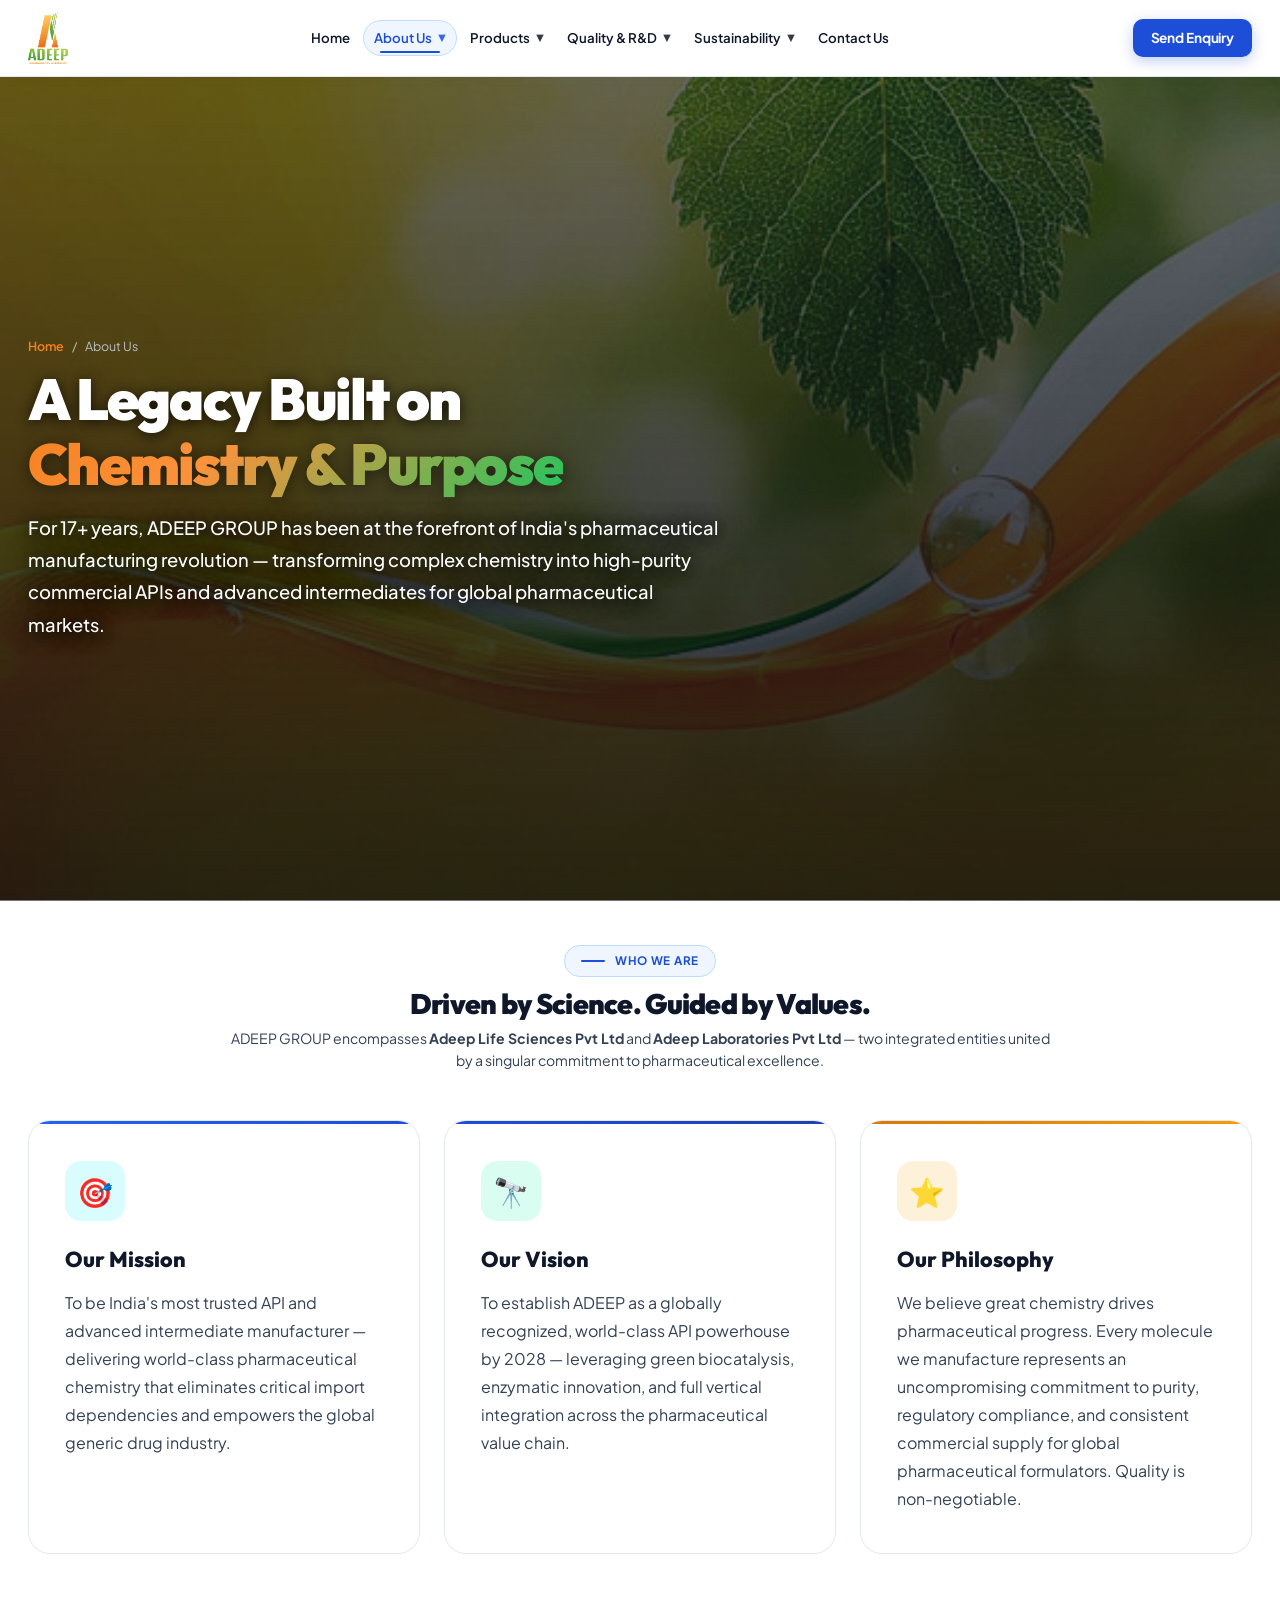
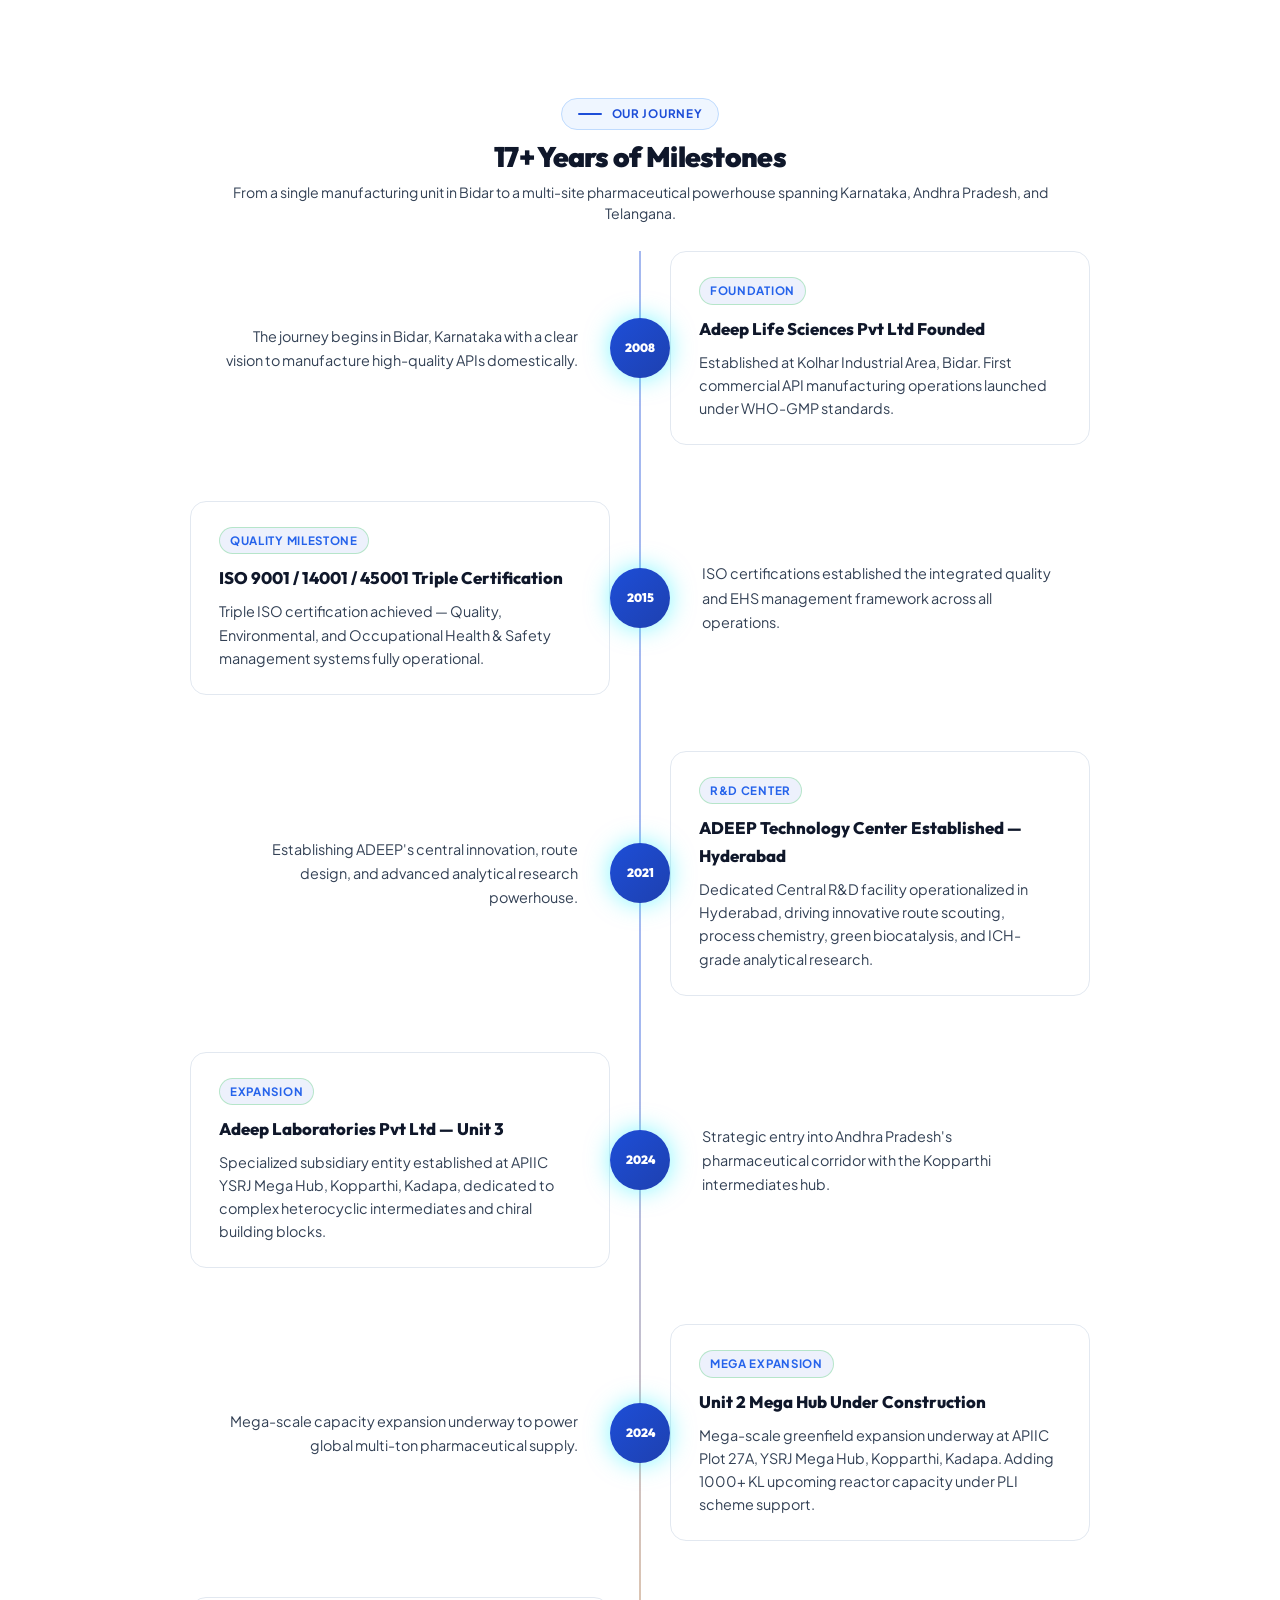
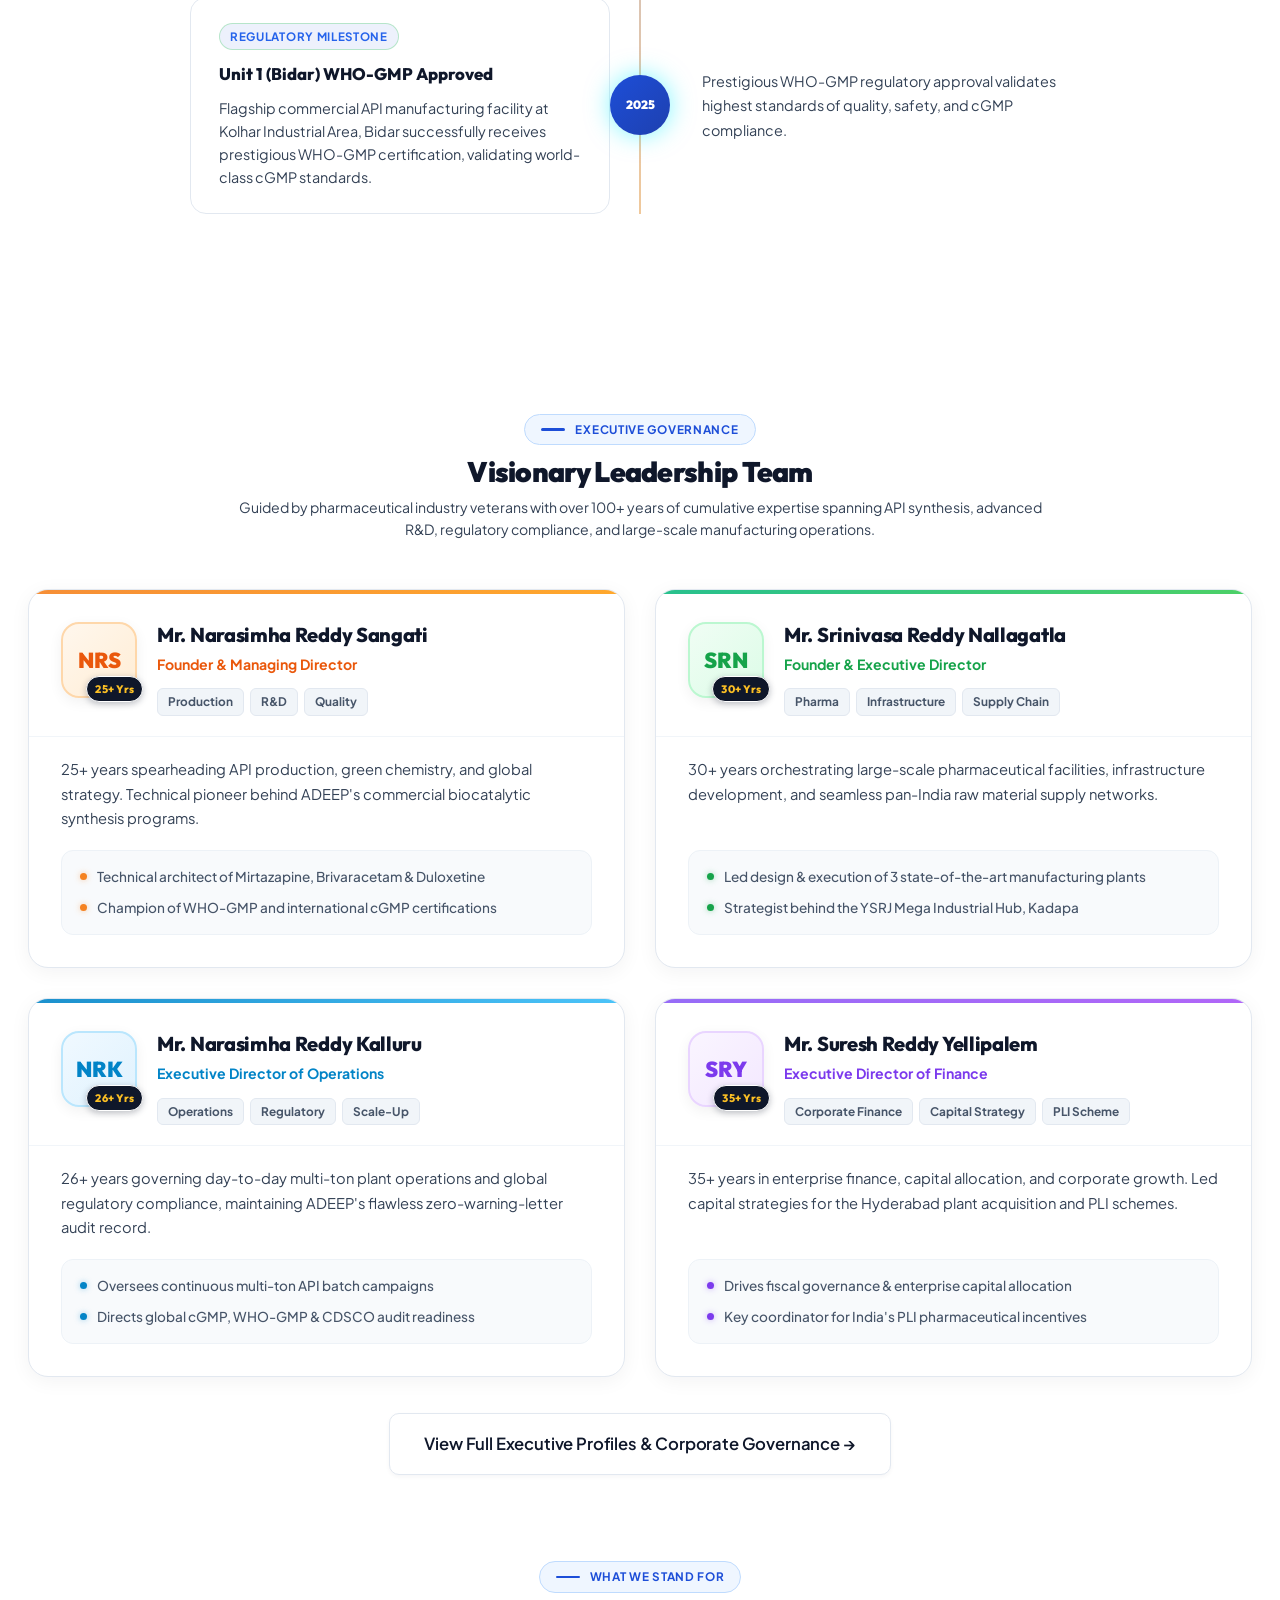
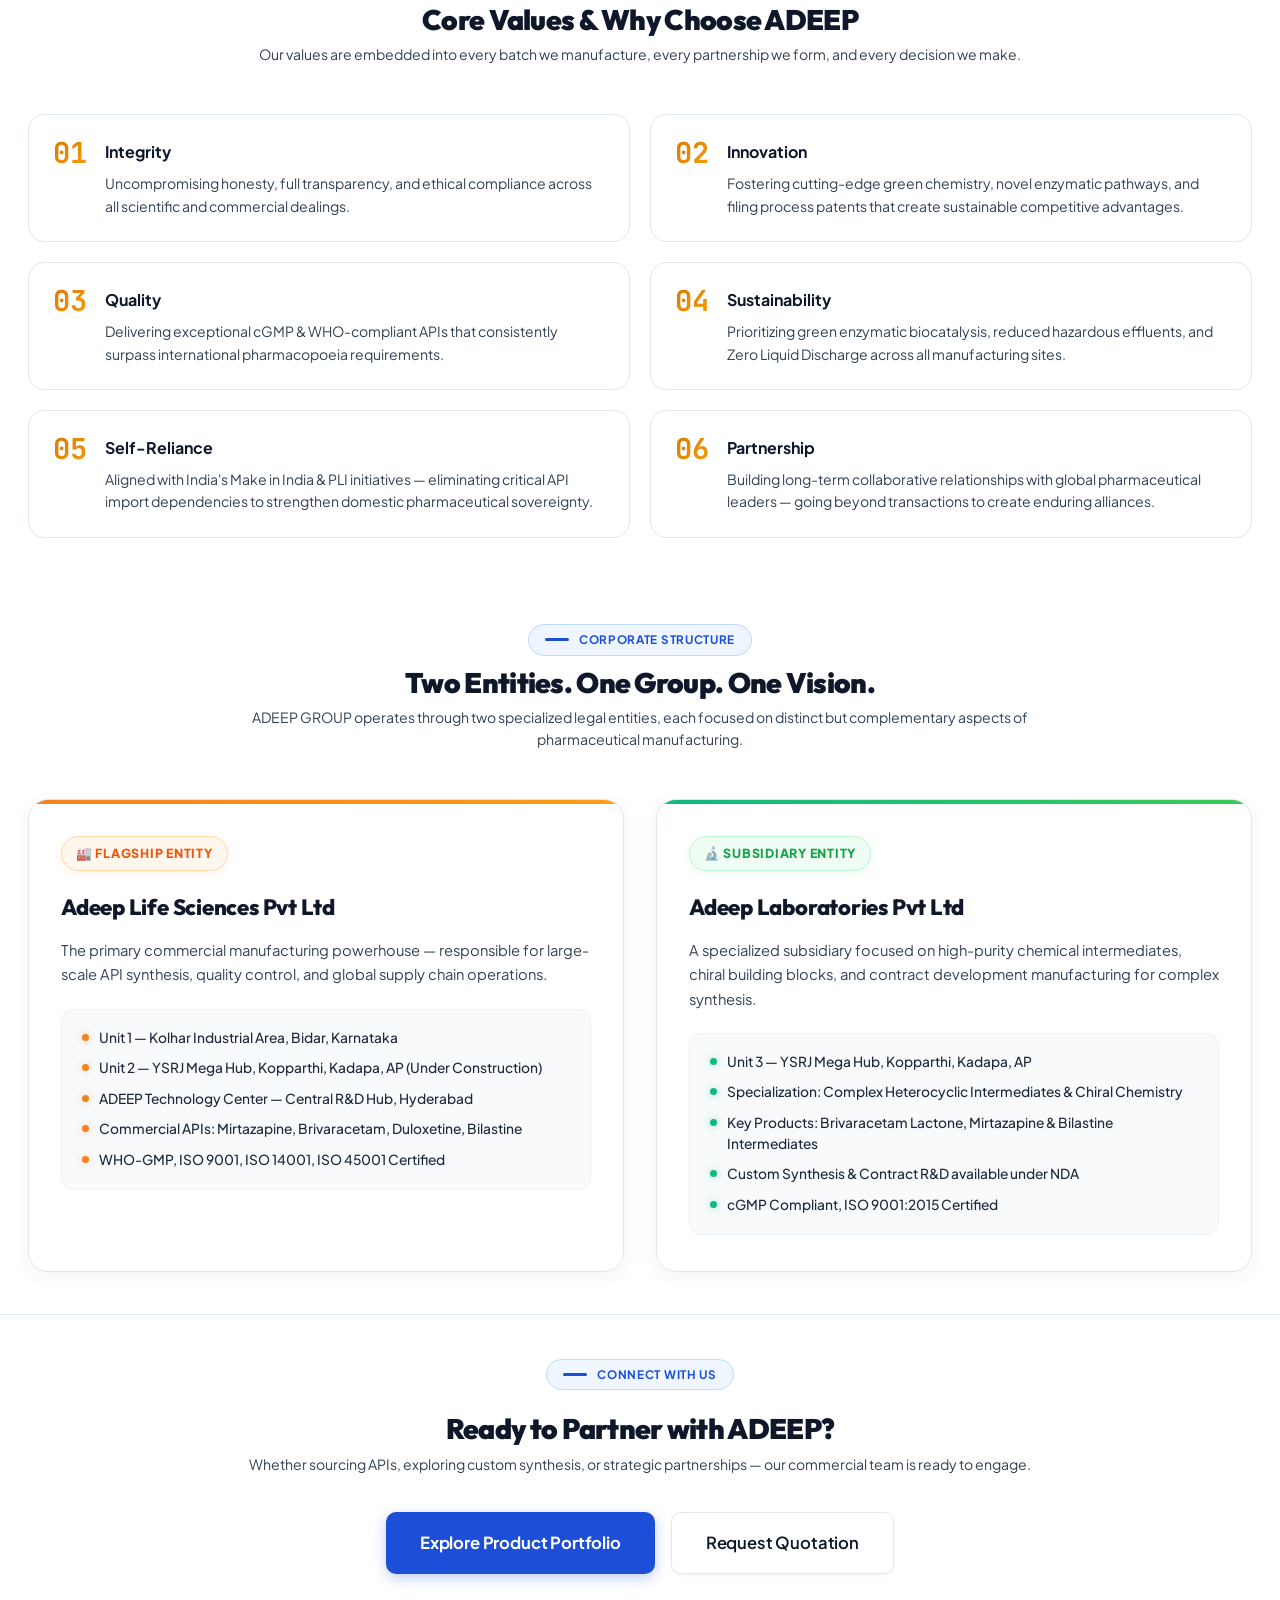
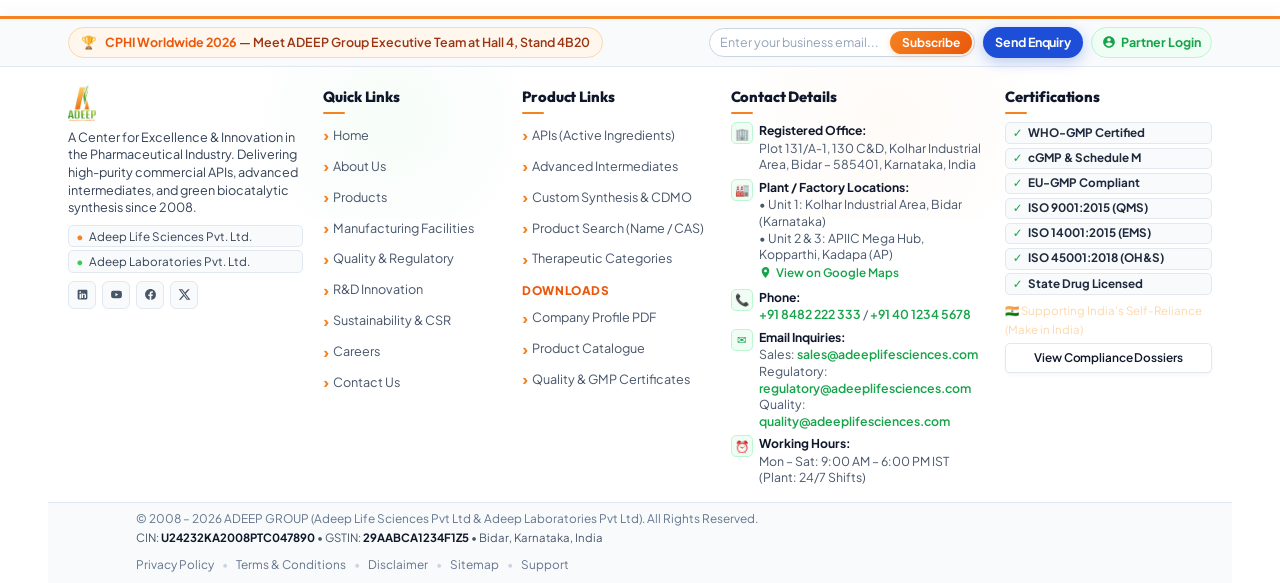
==== commit 5d181cdd: "up" ====
--- a/about.html
+++ b/about.html
@@ -9,15 +9,23 @@
   <link rel="preconnect" href="https://fonts.gstatic.com" crossorigin>
   <link href="https://fonts.googleapis.com/css2?family=Plus+Jakarta+Sans:wght@300;400;500;600;700;800&family=Outfit:wght@400;500;600;700;800;900&family=JetBrains+Mono:wght@400;500;600&display=swap" rel="stylesheet">
   <link rel="icon" type="image/png" href="assets/adeep_emblem.png" />
-  <link rel="stylesheet" href="styles.css?v=36.0" />
+  <link rel="stylesheet" href="styles.css?v=57.0" />
+  <meta http-equiv="Cache-Control" content="no-cache, no-store, must-revalidate" />
+  <meta http-equiv="Pragma" content="no-cache" />
+  <meta http-equiv="Expires" content="0" />
   <style>
+    .page-hero { min-height: calc(100vh - 76px) !important; height: calc(100vh - 76px) !important; display: flex !important; align-items: center !important; position: relative !important; padding: 40px 0 !important; overflow: hidden !important; background-size: cover !important; background-position: center !important; background: linear-gradient(180deg, rgba(5, 10, 24, 0.78) 0%, rgba(3, 6, 16, 0.92) 100%), url('assets/hero_cinematic.jpg') center/cover no-repeat !important; }
     .page-hero-inner { position: relative; z-index: 2; }
-    .breadcrumb { display: flex; align-items: center; gap: 8px; font-size: 0.82rem; color: rgba(203,213,225,0.65); margin-bottom: 20px; }
-    .breadcrumb a { color: var(--teal-vivid); text-decoration: none; transition: var(--t); }
+    .breadcrumb { display: flex; align-items: center; gap: 8px; font-size: 0.82rem; color: rgba(203,213,225,0.85); margin-bottom: 20px; }
+    .breadcrumb a { color: #f58220; text-decoration: none; transition: var(--t); font-weight: 600; }
     .breadcrumb a:hover { color: #fff; }
-    .page-title { font-family: var(--font-heading); font-size: clamp(2.6rem, 5vw, 4rem); font-weight: 900; color: #fff; line-height: 1.1; margin-bottom: 20px; letter-spacing: -0.03em; }
-    .page-title .accent { background: var(--grad-teal); -webkit-background-clip: text; -webkit-text-fill-color: transparent; background-clip: text; }
-    .page-subtitle { font-size: 1.1rem; color: rgba(226,238,255,0.82); max-width: 640px; line-height: 1.7; margin-bottom: 0; }
+    .page-title { font-family: var(--font-heading); font-size: clamp(2.6rem, 5vw, 4rem); font-weight: 900; color: #ffffff !important; text-shadow: 0 2px 14px rgba(0,0,0,0.8) !important; line-height: 1.1; margin-bottom: 20px; letter-spacing: -0.03em; }
+    .page-title .accent { background: linear-gradient(135deg, #f58220 0%, #fb923c 35%, #22c55e 100%) !important; -webkit-background-clip: text !important; -webkit-text-fill-color: transparent !important; background-clip: text !important; color: #f58220 !important; filter: drop-shadow(0 2px 8px rgba(0,0,0,0.5)) !important; }
+    .page-subtitle,
+    .page-hero p,
+    .page-hero p.page-subtitle,
+    #overview p.page-subtitle,
+    p.page-subtitle { font-size: 1.15rem !important; color: #ffffff !important; -webkit-text-fill-color: #ffffff !important; text-shadow: 0 2px 14px rgba(0, 0, 0, 0.95), 0 0 24px rgba(0, 0, 0, 0.85) !important; opacity: 1 !important; font-weight: 500 !important; max-width: 700px !important; line-height: 1.75 !important; margin-bottom: 0 !important; }
     .mv-grid { display: grid; grid-template-columns: repeat(auto-fit, minmax(300px, 1fr)); gap: 24px; margin-top: 48px; }
     .mv-card { background: var(--bg-card); border: 1px solid var(--border-card); border-radius: var(--r-xl); padding: 40px 36px; position: relative; overflow: hidden; transition: var(--t); }
     .mv-card::before { content: ''; position: absolute; top: 0; left: 0; right: 0; height: 3px; border-radius: var(--r-xl) var(--r-xl) 0 0; }
@@ -48,16 +56,23 @@
     .value-num { font-family: var(--font-mono); font-size: 1.8rem; font-weight: 700; background: var(--grad-gold); -webkit-background-clip: text; -webkit-text-fill-color: transparent; background-clip: text; line-height: 1; flex-shrink: 0; }
     .value-item h4 { font-weight: 700; color: #fff; margin-bottom: 6px; }
     .value-item p { font-size: 0.88rem; color: var(--text-body); line-height: 1.6; }
-    .entities-grid { display: grid; grid-template-columns: repeat(auto-fit, minmax(340px, 1fr)); gap: 28px; margin-top: 48px; }
-    .entity-card { background: linear-gradient(135deg, var(--bg-card) 0%, rgba(10,20,48,0.95) 100%); border: 1px solid var(--border-card); border-radius: var(--r-xl); padding: 40px; position: relative; overflow: hidden; transition: var(--t); }
-    .entity-card:hover { border-color: var(--border-card-hover); transform: translateY(-6px); box-shadow: var(--shadow-lg); }
-    .entity-logo-badge { display: inline-flex; align-items: center; gap: 8px; padding: 6px 14px; background: var(--teal-soft); border: 1px solid rgba(56,203,86,0.3); border-radius: var(--r-full); font-size: 0.78rem; font-weight: 700; color: var(--teal-vivid); text-transform: uppercase; letter-spacing: 0.06em; margin-bottom: 20px; }
-    .entity-card h3 { font-family: var(--font-heading); font-size: 1.3rem; font-weight: 800; color: #fff; margin-bottom: 14px; }
-    .entity-card p { color: var(--text-body); line-height: 1.7; margin-bottom: 20px; }
-    .entity-spec-list { display: flex; flex-direction: column; gap: 8px; }
-    .entity-spec-row { display: flex; gap: 10px; align-items: flex-start; font-size: 0.88rem; }
-    .entity-spec-row .dot { width: 6px; height: 6px; border-radius: 50%; background: var(--gold); flex-shrink: 0; margin-top: 6px; }
-    .entity-spec-row span { color: var(--text-body); }
+    .entities-grid { display: grid; grid-template-columns: repeat(auto-fit, minmax(360px, 1fr)); gap: 32px; margin-top: 48px; }
+    .entity-card { background: #ffffff !important; border: 1px solid #e2e8f0 !important; border-radius: 20px !important; padding: 36px 32px !important; position: relative !important; overflow: hidden !important; transition: all 0.35s cubic-bezier(0.16, 1, 0.3, 1) !important; box-shadow: 0 4px 20px rgba(15, 23, 42, 0.05) !important; }
+    .entity-card::before { content: '' !important; position: absolute !important; top: 0 !important; left: 0 !important; right: 0 !important; height: 4px !important; }
+    .entity-card:nth-child(1)::before { background: linear-gradient(90deg, #f58220 0%, #ff9e15 100%) !important; }
+    .entity-card:nth-child(2)::before { background: linear-gradient(90deg, #10b981 0%, #38cb56 100%) !important; }
+    .entity-card:hover { border-color: #cbd5e1 !important; transform: translateY(-8px) !important; box-shadow: 0 20px 40px rgba(15, 23, 42, 0.1) !important; }
+    .entity-card:nth-child(1) .entity-logo-badge { background: #fff7ed !important; border: 1px solid #fed7aa !important; color: #ea580c !important; box-shadow: 0 2px 8px rgba(245, 130, 32, 0.1) !important; }
+    .entity-card:nth-child(2) .entity-logo-badge { background: #f0fdf4 !important; border: 1px solid #bbf7d0 !important; color: #16a34a !important; box-shadow: 0 2px 8px rgba(16, 185, 129, 0.1) !important; }
+    .entity-logo-badge { display: inline-flex !important; align-items: center !important; gap: 8px !important; padding: 6px 14px !important; border-radius: 9999px !important; font-size: 0.78rem !important; font-weight: 800 !important; text-transform: uppercase !important; letter-spacing: 0.06em !important; margin-bottom: 18px !important; }
+    .entity-card h3 { font-family: 'Outfit', sans-serif !important; font-size: 1.38rem !important; font-weight: 800 !important; color: #0f172a !important; margin-bottom: 12px !important; letter-spacing: -0.01em !important; }
+    .entity-card p { color: #475569 !important; font-size: 0.92rem !important; line-height: 1.65 !important; margin-bottom: 22px !important; }
+    .entity-spec-list { display: flex !important; flex-direction: column !important; gap: 10px !important; background: #f8fafc !important; border: 1px solid #edf2f7 !important; border-radius: 12px !important; padding: 18px 20px !important; }
+    .entity-spec-row { display: flex !important; gap: 10px !important; align-items: flex-start !important; font-size: 0.86rem !important; line-height: 1.5 !important; }
+    .entity-card:nth-child(1) .entity-spec-row .dot { background: #f58220 !important; box-shadow: 0 0 8px rgba(245, 130, 32, 0.4) !important; }
+    .entity-card:nth-child(2) .entity-spec-row .dot { background: #10b981 !important; box-shadow: 0 0 8px rgba(16, 185, 129, 0.4) !important; }
+    .entity-spec-row .dot { width: 7px !important; height: 7px !important; border-radius: 50% !important; flex-shrink: 0 !important; margin-top: 6px !important; }
+    .entity-spec-row span { color: #1e293b !important; font-weight: 500 !important; }
     @media (max-width: 768px) { .timeline-line { left: 30px; } .timeline-item { grid-template-columns: 60px 1fr; } .timeline-item .tl-content { display: none; } .values-showcase { grid-template-columns: 1fr; } }
   </style>
 </head>
@@ -78,7 +93,6 @@
             <a href="leadership.html" class="dropdown-item">Leadership &amp; Board</a>
             <a href="facilities.html" class="dropdown-item">Manufacturing Facilities</a>
             <a href="careers.html" class="dropdown-item">Careers &amp; Culture</a>
-            <a href="news.html" class="dropdown-item">News &amp; Events</a>
           </div>
         </div>
 
@@ -131,7 +145,7 @@
     <div class="container page-hero-inner">
       <div class="breadcrumb"><a href="index.html">Home</a><span>/</span><span>About Us</span></div>
       <h1 class="page-title">A Legacy Built on <br /><span class="accent">Chemistry &amp; Purpose</span></h1>
-      <p class="page-subtitle">For 17+ years, ADEEP GROUP has been at the forefront of India's pharmaceutical manufacturing revolution — transforming complex chemistry into life-saving medicines that reach patients worldwide.</p>
+      <p class="page-subtitle" style="color: #ffffff !important; -webkit-text-fill-color: #ffffff !important; text-shadow: 0 2px 14px rgba(0, 0, 0, 0.95), 0 0 24px rgba(0, 0, 0, 0.85) !important; opacity: 1 !important; font-weight: 500 !important; font-size: 1.15rem !important; line-height: 1.75 !important; max-width: 700px !important; margin-bottom: 0 !important;">For 17+ years, ADEEP GROUP has been at the forefront of India's pharmaceutical manufacturing revolution — transforming complex chemistry into high-purity commercial APIs and advanced intermediates for global pharmaceutical markets.</p>
 
     </div>
   </section>
@@ -145,8 +159,8 @@
       </div>
       <div class="mv-grid">
         <div class="mv-card mv-card-mission"><div class="mv-icon">🎯</div><h3>Our Mission</h3><p>To be India's most trusted API and advanced intermediate manufacturer — delivering world-class pharmaceutical chemistry that eliminates critical import dependencies and empowers the global generic drug industry.</p></div>
-        <div class="mv-card mv-card-vision"><div class="mv-icon">🔭</div><h3>Our Vision</h3><p>To establish ADEEP as a globally recognized, USFDA-grade API powerhouse by 2028 — leveraging green biocatalysis, enzymatic innovation, and full vertical integration across the pharmaceutical value chain.</p></div>
-        <div class="mv-card mv-card-values"><div class="mv-icon">⭐</div><h3>Our Philosophy</h3><p>We believe great chemistry saves lives. Every molecule we manufacture represents a commitment to purity, safety, and the patients who depend on the medicines we help create. Quality is non-negotiable.</p></div>
+        <div class="mv-card mv-card-vision"><div class="mv-icon">🔭</div><h3>Our Vision</h3><p>To establish ADEEP as a globally recognized, world-class API powerhouse by 2028 — leveraging green biocatalysis, enzymatic innovation, and full vertical integration across the pharmaceutical value chain.</p></div>
+        <div class="mv-card mv-card-values"><div class="mv-icon">⭐</div><h3>Our Philosophy</h3><p>We believe great chemistry drives pharmaceutical progress. Every molecule we manufacture represents an uncompromising commitment to purity, regulatory compliance, and consistent commercial supply for global pharmaceutical formulators. Quality is non-negotiable.</p></div>
       </div>
     </div>
   </section>
@@ -160,40 +174,41 @@
       </div>
       <div class="timeline-container">
         <div class="timeline-line"></div>
+        <!-- 2008: Foundation -->
         <div class="timeline-item">
           <div class="tl-content" style="text-align:right;"><p style="color:var(--text-muted);font-size:0.9rem;">The journey begins in Bidar, Karnataka with a clear vision to manufacture high-quality APIs domestically.</p></div>
           <div class="tl-year-badge">2008</div>
           <div class="tl-card"><div class="tl-tag">Foundation</div><h4>Adeep Life Sciences Pvt Ltd Founded</h4><p>Established at Kolhar Industrial Area, Bidar. First commercial API manufacturing operations launched under WHO-GMP standards.</p></div>
         </div>
+        <!-- 2015: ISO Certifications -->
         <div class="timeline-item">
-          <div class="tl-card"><div class="tl-tag">Commercial Scale</div><h4>Mirtazapine — Flagship Commercial API</h4><p>Achieved multi-ton commercial scale for Mirtazapine, establishing ADEEP as a preferred domestic supplier to India's top pharma companies.</p></div>
-          <div class="tl-year-badge">2012</div>
-          <div class="tl-content"><p style="color:var(--text-muted);font-size:0.9rem;">First &#x20B9;50 Cr+ revenue milestone crossed on the back of Mirtazapine commercial ramp-up.</p></div>
-        </div>
+          <div class="tl-card"><div class="tl-tag">Quality Milestone</div><h4>ISO 9001 / 14001 / 45001 Triple Certification</h4><p>Triple ISO certification achieved — Quality, Environmental, and Occupational Health &amp; Safety management systems fully operational.</p></div>
+          <div class="tl-year-badge">2015</div>
+          <div class="tl-content"><p style="color:var(--text-muted);font-size:0.9rem;">ISO certifications established the integrated quality and EHS management framework across all operations.</p></div>
+        </div>
+        <!-- 2021: Hyderabad Central R&D -->
         <div class="timeline-item">
-          <div class="tl-content" style="text-align:right;"><p style="color:var(--text-muted);font-size:0.9rem;">ISO certifications established the quality management framework across all operations.</p></div>
-          <div class="tl-year-badge">2015</div>
-          <div class="tl-card"><div class="tl-tag">Quality Milestone</div><h4>ISO 9001 / 14001 / 45001 Triple Certification</h4><p>Triple ISO certification achieved — Quality, Environmental, and Occupational Health &amp; Safety management systems fully operational.</p></div>
-        </div>
+          <div class="tl-content" style="text-align:right;"><p style="color:var(--text-muted);font-size:0.9rem;">Establishing ADEEP's central innovation, route design, and advanced analytical research powerhouse.</p></div>
+          <div class="tl-year-badge">2021</div>
+          <div class="tl-card"><div class="tl-tag">R&amp;D Center</div><h4>ADEEP Technology Center Established — Hyderabad</h4><p>Dedicated Central R&amp;D facility operationalized in Hyderabad, driving innovative route scouting, process chemistry, green biocatalysis, and ICH-grade analytical research.</p></div>
+        </div>
+        <!-- 2024: Adeep Labs (Unit 3) -->
         <div class="timeline-item">
-          <div class="tl-card"><div class="tl-tag">Expansion</div><h4>Adeep Laboratories Pvt Ltd — Unit 3 Launched</h4><p>Subsidiary entity established at YSRJ Mega Hub, Kopparthi, Kadapa, dedicated to complex intermediates and chiral chemistry.</p></div>
-          <div class="tl-year-badge">2018</div>
-          <div class="tl-content"><p style="color:var(--text-muted);font-size:0.9rem;">Strategic entry into Andhra Pradesh's pharmaceutical corridor with the Kopparthi expansion.</p></div>
-        </div>
+          <div class="tl-card"><div class="tl-tag">Expansion</div><h4>Adeep Laboratories Pvt Ltd — Unit 3</h4><p>Specialized subsidiary entity established at APIIC YSRJ Mega Hub, Kopparthi, Kadapa, dedicated to complex heterocyclic intermediates and chiral building blocks.</p></div>
+          <div class="tl-year-badge">2024</div>
+          <div class="tl-content"><p style="color:var(--text-muted);font-size:0.9rem;">Strategic entry into Andhra Pradesh's pharmaceutical corridor with the Kopparthi intermediates hub.</p></div>
+        </div>
+        <!-- 2024: Unit 2 Mega Hub Under Construction -->
         <div class="timeline-item">
-          <div class="tl-content" style="text-align:right;"><p style="color:var(--text-muted);font-size:0.9rem;">Green enzyme-catalyzed routes deployed commercially for Brivaracetam.</p></div>
-          <div class="tl-year-badge">2020</div>
-          <div class="tl-card"><div class="tl-tag">Innovation</div><h4>Green Biocatalysis Centre Established</h4><p>Advanced enzymatic synthesis routes deployed commercially, reducing hazardous solvents by 40% and achieving &gt;99.8% chiral purity for Brivaracetam intermediates.</p></div>
-        </div>
+          <div class="tl-content" style="text-align:right;"><p style="color:var(--text-muted);font-size:0.9rem;">Mega-scale capacity expansion underway to power global multi-ton pharmaceutical supply.</p></div>
+          <div class="tl-year-badge">2024</div>
+          <div class="tl-card"><div class="tl-tag">Mega Expansion</div><h4>Unit 2 Mega Hub Under Construction</h4><p>Mega-scale greenfield expansion underway at APIIC Plot 27A, YSRJ Mega Hub, Kopparthi, Kadapa. Adding 1000+ KL upcoming reactor capacity under PLI scheme support.</p></div>
+        </div>
+        <!-- 2025: Unit 1 (Bidar) WHO-GMP Approved -->
         <div class="timeline-item">
-          <div class="tl-card"><div class="tl-tag">Regulatory</div><h4>USFDA Accredited Plant Acquired — Hyderabad</h4><p>Strategic acquisition of a USFDA-accredited intermediate manufacturing facility in Hyderabad, securing immediate access to tier-1 regulated markets.</p></div>
-          <div class="tl-year-badge">2023</div>
-          <div class="tl-content"><p style="color:var(--text-muted);font-size:0.9rem;">A transformational milestone — direct gateway to the global regulated pharmaceutical market.</p></div>
-        </div>
-        <div class="timeline-item">
-          <div class="tl-content" style="text-align:right;"><p style="color:var(--text-muted);font-size:0.9rem;">&#x20B9;110 Cr+ group turnover, 250+ employees, 4 plants across 3 states.</p></div>
-          <div class="tl-year-badge">2026</div>
-          <div class="tl-card"><div class="tl-tag">Present Day</div><h4>Unit 2 Mega Hub Under Construction</h4><p>Mega-scale greenfield expansion at Kopparthi Kadapa underway. Targeting 5x capacity growth with PLI scheme support and USFDA-compliant mega plant.</p></div>
+          <div class="tl-card"><div class="tl-tag">Regulatory Milestone</div><h4>Unit 1 (Bidar) WHO-GMP Approved</h4><p>Flagship commercial API manufacturing facility at Kolhar Industrial Area, Bidar successfully receives prestigious WHO-GMP certification, validating world-class cGMP standards.</p></div>
+          <div class="tl-year-badge">2025</div>
+          <div class="tl-content"><p style="color:var(--text-muted);font-size:0.9rem;">Prestigious WHO-GMP regulatory approval validates highest standards of quality, safety, and cGMP compliance.</p></div>
         </div>
       </div>
     </div>
@@ -257,7 +272,7 @@
             <p class="dir-bio">26+ years governing day-to-day multi-ton plant operations and global regulatory compliance, maintaining ADEEP's flawless zero-warning-letter audit record.</p>
             <div class="dir-expertise">
               <div class="dir-exp-row"><div class="dir-exp-dot"></div><span>Oversees continuous multi-ton API batch campaigns</span></div>
-              <div class="dir-exp-row"><div class="dir-exp-dot"></div><span>Directs USFDA, WHO-GMP &amp; CDSCO audit readiness</span></div>
+              <div class="dir-exp-row"><div class="dir-exp-dot"></div><span>Directs global cGMP, WHO-GMP &amp; CDSCO audit readiness</span></div>
             </div>
           </div>
         </div>
@@ -272,7 +287,7 @@
             </div>
           </div>
           <div class="dir-body">
-            <p class="dir-bio">35+ years in enterprise finance, capital allocation, and corporate growth. Led capital strategies for the USFDA Hyderabad plant acquisition and PLI schemes.</p>
+            <p class="dir-bio">35+ years in enterprise finance, capital allocation, and corporate growth. Led capital strategies for the Hyderabad plant acquisition and PLI schemes.</p>
             <div class="dir-expertise">
               <div class="dir-exp-row"><div class="dir-exp-dot"></div><span>Drives fiscal governance &amp; enterprise capital allocation</span></div>
               <div class="dir-exp-row"><div class="dir-exp-dot"></div><span>Key coordinator for India's PLI pharmaceutical incentives</span></div>
@@ -319,7 +334,7 @@
           <div class="entity-spec-list">
             <div class="entity-spec-row"><div class="dot"></div><span>Unit 1 — Kolhar Industrial Area, Bidar, Karnataka</span></div>
             <div class="entity-spec-row"><div class="dot"></div><span>Unit 2 — YSRJ Mega Hub, Kopparthi, Kadapa, AP (Under Construction)</span></div>
-            <div class="entity-spec-row"><div class="dot"></div><span>Unit 4 — USFDA Accredited Plant + Central R&amp;D Hub, Hyderabad</span></div>
+            <div class="entity-spec-row"><div class="dot"></div><span>ADEEP Technology Center — Central R&amp;D Hub, Hyderabad</span></div>
             <div class="entity-spec-row"><div class="dot"></div><span>Commercial APIs: Mirtazapine, Brivaracetam, Duloxetine, Bilastine</span></div>
             <div class="entity-spec-row"><div class="dot"></div><span>WHO-GMP, ISO 9001, ISO 14001, ISO 45001 Certified</span></div>
           </div>
@@ -415,7 +430,6 @@
           <li><a href="rnd.html">R&amp;D Innovation</a></li>
           <li><a href="sustainability.html">Sustainability &amp; CSR</a></li>
           <li><a href="careers.html">Careers</a></li>
-          <li><a href="news.html">News &amp; Events</a></li>
           <li><a href="contact.html">Contact Us</a></li>
         </ul>
       </div>
@@ -492,7 +506,7 @@
         <h4>Certifications</h4>
         <div class="footer-certs-grid">
           <div class="fc-pill"><span class="fcp-check">✓</span><span>WHO-GMP Certified</span></div>
-          <div class="fc-pill"><span class="fcp-check">✓</span><span>USFDA Accredited</span></div>
+          <div class="fc-pill"><span class="fcp-check">✓</span><span>cGMP &amp; Schedule M</span></div>
           <div class="fc-pill"><span class="fcp-check">✓</span><span>EU-GMP Compliant</span></div>
           <div class="fc-pill"><span class="fcp-check">✓</span><span>ISO 9001:2015 (QMS)</span></div>
           <div class="fc-pill"><span class="fcp-check">✓</span><span>ISO 14001:2015 (EMS)</span></div>
--- a/styles.css
+++ b/styles.css
@@ -824,11 +824,11 @@
 }
 
 .hero-content {
-  position: relative;
-  z-index: 5;
-  max-width: 650px;
-  text-align: left;
-  margin: 0;
+  position: relative !important;
+  z-index: 5 !important;
+  max-width: 980px !important;
+  text-align: left !important;
+  margin: 0 !important;
 }
 
 /* Hero Badge Pill */
@@ -933,7 +933,7 @@
   display: grid;
   grid-template-columns: repeat(5, 1fr);
   gap: 1px;
-  max-width: 520px;
+  max-width: 980px;
   border-radius: 8px;
   overflow: hidden;
   background: var(--teal-soft);
@@ -1327,6 +1327,14 @@
   border: 1px solid rgba(192, 132, 252, 0.35);
   color: #c084fc;
   box-shadow: 0 0 10px rgba(192, 132, 252, 0.2);
+}
+
+.jh-item-green::before { background: #22c55e; box-shadow: 0 0 8px rgba(34, 197, 94, 0.5); }
+.jh-item-green .jh-icon-wrap {
+  background: rgba(34, 197, 94, 0.12);
+  border: 1px solid rgba(34, 197, 94, 0.3);
+  color: #16a34a;
+  box-shadow: 0 0 10px rgba(34, 197, 94, 0.15);
 }
 
 .jh-content {
@@ -2308,7 +2316,7 @@
 .f-dot { width: 8px; height: 8px; border-radius: 50%; }
 .dot-active      { background: var(--teal-vivid); box-shadow: 0 0 8px var(--teal-glow); }
 .dot-construction{ background: var(--gold); box-shadow: 0 0 6px var(--gold-glow); }
-.dot-usfda       { background: var(--teal); box-shadow: 0 0 6px var(--teal-glow); }
+.dot-regulatory  { background: var(--teal); box-shadow: 0 0 6px var(--teal-glow); }
 
 .f-sum-card p    { font-size: 0.78rem; color: var(--text-muted); line-height: 1.45; margin-bottom: 10px; }
 .f-sum-link      { font-size: 0.78rem; font-weight: 700; color: var(--teal-deep); }
@@ -2383,8 +2391,8 @@
 
 .seal-who      { background: #e0f7fa; color: #0e7490; }
 .seal-who svg  { fill: #0e7490; }
-.seal-fda      { background: #dbeafe; color: #1e40af; }
-.seal-fda svg  { fill: #1e40af; }
+.seal-regulatory      { background: #dbeafe; color: #1e40af; }
+.seal-regulatory svg  { fill: #1e40af; }
 .seal-iso      { background: #ecfdf5; color: #059669; }
 .seal-iso svg  { fill: #059669; }
 .seal-iso-env  { background: var(--gold-soft); color: #b45309; }
@@ -2795,9 +2803,45 @@
   color: #334155 !important;
   position: relative !important;
   overflow: hidden !important;
-  border-top: 4px solid #f58220 !important;
-  padding: 0 0 28px !important;
+  border-top: 3px solid #f58220 !important;
+  padding: 0 !important;
   box-shadow: 0 -4px 20px rgba(15, 23, 42, 0.03) !important;
+}
+
+/* Maintain comfortable breathing space on left and right edges across the entire footer */
+.site-footer .container,
+.site-footer .ftr-container,
+.site-footer .footer-main-grid,
+.site-footer .fbb-container {
+  max-width: 1240px !important;
+  width: calc(100% - 96px) !important;
+  margin-left: auto !important;
+  margin-right: auto !important;
+  padding-left: 20px !important;
+  padding-right: 20px !important;
+  box-sizing: border-box !important;
+}
+
+@media (max-width: 1200px) {
+  .site-footer .container,
+  .site-footer .ftr-container,
+  .site-footer .footer-main-grid,
+  .site-footer .fbb-container {
+    width: calc(100% - 64px) !important;
+    padding-left: 16px !important;
+    padding-right: 16px !important;
+  }
+}
+
+@media (max-width: 768px) {
+  .site-footer .container,
+  .site-footer .ftr-container,
+  .site-footer .footer-main-grid,
+  .site-footer .fbb-container {
+    width: calc(100% - 32px) !important;
+    padding-left: 10px !important;
+    padding-right: 10px !important;
+  }
 }
 
 /* Subtle logo ambient glow in pure white */
@@ -2805,24 +2849,25 @@
   content: '' !important;
   position: absolute !important;
   top: 0; left: 15%;
-  width: 500px; height: 300px;
-  background: radial-gradient(circle, rgba(34, 197, 94, 0.05) 0%, transparent 70%) !important;
+  width: 400px; height: 200px;
+  background: radial-gradient(circle, rgba(34, 197, 94, 0.04) 0%, transparent 70%) !important;
   pointer-events: none !important;
 }
 .site-footer::after {
   content: '' !important;
   position: absolute !important;
   top: 0; right: 15%;
-  width: 500px; height: 300px;
-  background: radial-gradient(circle, rgba(245, 130, 32, 0.05) 0%, transparent 70%) !important;
+  width: 400px; height: 200px;
+  background: radial-gradient(circle, rgba(245, 130, 32, 0.04) 0%, transparent 70%) !important;
   pointer-events: none !important;
 }
 
-/* ── Top Event & Newsletter Ribbon ── */
+/* ── Top Event & Newsletter Ribbon (Ultra-Slim) ── */
 .footer-top-ribbon {
   background: #f8fafc !important;
   border-bottom: 1px solid #e2e8f0 !important;
-  padding: 22px 0 !important;
+  padding-top: 8px !important;
+  padding-bottom: 8px !important;
   position: relative !important;
   z-index: 2 !important;
 }
@@ -2830,18 +2875,18 @@
   display: flex !important;
   align-items: center !important;
   justify-content: space-between !important;
-  gap: 24px !important;
+  gap: 12px !important;
   flex-wrap: wrap !important;
 }
 .ftr-event-chip {
   display: inline-flex !important;
   align-items: center !important;
-  gap: 10px !important;
+  gap: 8px !important;
   background: #fff7ed !important;
   border: 1px solid #fed7aa !important;
-  padding: 8px 18px !important;
+  padding: 4px 12px !important;
   border-radius: 9999px !important;
-  font-size: 0.85rem !important;
+  font-size: 0.78rem !important;
   color: #9a3412 !important;
   font-weight: 600 !important;
 }
@@ -2851,29 +2896,29 @@
 .ftr-actions {
   display: flex !important;
   align-items: center !important;
-  gap: 14px !important;
+  gap: 8px !important;
   flex-wrap: wrap !important;
 }
 .ftr-newsletter-form {
   display: flex !important;
   align-items: center !important;
   background: #ffffff !important;
-  border: 1.5px solid #cbd5e1 !important;
+  border: 1px solid #cbd5e1 !important;
   border-radius: 9999px !important;
-  padding: 3px 3px 3px 16px !important;
+  padding: 2px 2px 2px 10px !important;
   transition: all 0.25s ease !important;
 }
 .ftr-newsletter-form:focus-within {
   border-color: #22c55e !important;
-  box-shadow: 0 0 0 3px rgba(34, 197, 94, 0.15) !important;
+  box-shadow: 0 0 0 2px rgba(34, 197, 94, 0.12) !important;
 }
 .ftr-newsletter-form input {
   background: transparent !important;
   border: none !important;
   outline: none !important;
   color: #0f172a !important;
-  font-size: 0.86rem !important;
-  width: 220px !important;
+  font-size: 0.78rem !important;
+  width: 170px !important;
 }
 .ftr-newsletter-form input::placeholder {
   color: #94a3b8 !important;
@@ -2883,19 +2928,16 @@
   color: #ffffff !important;
   border: none !important;
   border-radius: 9999px !important;
-  padding: 8px 18px !important;
-  font-size: 0.84rem !important;
+  padding: 4px 12px !important;
+  font-size: 0.75rem !important;
   font-weight: 700 !important;
   cursor: pointer !important;
   transition: all 0.2s ease !important;
-  box-shadow: 0 2px 8px rgba(245, 130, 32, 0.3) !important;
+  box-shadow: 0 2px 6px rgba(245, 130, 32, 0.25) !important;
 }
 .ftr-newsletter-form button:hover {
   background: linear-gradient(135deg, #ea580c 0%, #c2410c 100%) !important;
-  transform: translateY(-1px) !important;
-  box-shadow: 0 4px 12px rgba(245, 130, 32, 0.4) !important;
-}
-/* Enquiry button in footer (ADEEP Bio-Emerald Green instead of blue) */
+}
 .site-footer .btn-primary,
 .ftr-actions .btn-primary {
   background: linear-gradient(135deg, #22c55e 0%, #16a34a 100%) !important;
@@ -2905,25 +2947,25 @@
   font-weight: 700 !important;
   cursor: pointer !important;
   transition: all 0.2s ease !important;
-  box-shadow: 0 2px 8px rgba(34, 197, 94, 0.3) !important;
+  box-shadow: 0 2px 6px rgba(34, 197, 94, 0.25) !important;
   text-decoration: none !important;
+  padding: 5px 12px !important;
+  font-size: 0.78rem !important;
 }
 .site-footer .btn-primary:hover,
 .ftr-actions .btn-primary:hover {
   background: linear-gradient(135deg, #16a34a 0%, #15803d 100%) !important;
-  transform: translateY(-1px) !important;
-  box-shadow: 0 4px 14px rgba(34, 197, 94, 0.4) !important;
 }
 .ftr-login-link {
-  font-size: 0.86rem !important;
+  font-size: 0.78rem !important;
   font-weight: 700 !important;
   color: #16a34a !important;
   background: #f0fdf4 !important;
   text-decoration: none !important;
   display: inline-flex !important;
   align-items: center !important;
-  gap: 6px !important;
-  padding: 8px 14px !important;
+  gap: 5px !important;
+  padding: 4px 10px !important;
   border: 1px solid #bbf7d0 !important;
   border-radius: 9999px !important;
   transition: all 0.2s ease !important;
@@ -2934,43 +2976,45 @@
   border-color: #86efac !important;
 }
 
-/* ── Main Multi-Column Content ── */
+/* ── Main Multi-Column Content (Compact 5-Column Single Screen Grid) ── */
 .footer-main-grid {
   display: grid !important;
-  grid-template-columns: 1.4fr 1.05fr 1.15fr 1.4fr 1.05fr !important;
-  gap: 36px !important;
-  padding: 52px 0 36px !important;
+  grid-template-columns: 1.25fr 0.95fr 1fr 1.35fr 1.1fr !important;
+  gap: 20px !important;
+  padding-top: 18px !important;
+  padding-bottom: 12px !important;
   position: relative !important;
   z-index: 2 !important;
 }
 @media (max-width: 1200px) {
   .footer-main-grid {
     grid-template-columns: repeat(3, 1fr) !important;
+    gap: 16px !important;
   }
 }
 @media (max-width: 768px) {
   .footer-main-grid {
     grid-template-columns: 1fr !important;
-    gap: 32px !important;
+    gap: 18px !important;
   }
 }
 
 .footer-col h4 {
   font-family: 'Outfit', sans-serif !important;
-  font-size: 1.05rem !important;
+  font-size: 0.92rem !important;
   font-weight: 800 !important;
   color: #0f172a !important;
-  margin-bottom: 20px !important;
+  margin-bottom: 8px !important;
   position: relative !important;
-  padding-bottom: 10px !important;
+  padding-bottom: 5px !important;
   letter-spacing: -0.01em !important;
 }
 .footer-col h4::after {
   content: '' !important;
   position: absolute !important;
   bottom: 0; left: 0 !important;
-  width: 28px !important;
-  height: 2.5px !important;
+  width: 22px !important;
+  height: 2px !important;
   background: #f58220 !important;
   border-radius: 2px !important;
 }
@@ -2980,47 +3024,48 @@
 
 /* Company Info Column */
 .footer-brand-logo {
-  height: 52px !important;
+  height: 36px !important;
   width: auto !important;
   object-fit: contain !important;
-  margin-bottom: 16px !important;
+  margin-bottom: 8px !important;
   filter: none !important;
   -webkit-filter: none !important;
   box-shadow: none !important;
 }
 .footer-desc {
-  font-size: 0.9rem !important;
+  font-size: 0.79rem !important;
   color: #475569 !important;
-  line-height: 1.65 !important;
-  margin-bottom: 16px !important;
+  line-height: 1.4 !important;
+  margin-bottom: 8px !important;
 }
 .footer-entities {
-  font-size: 0.82rem !important;
+  font-size: 0.73rem !important;
   color: #334155 !important;
   display: flex !important;
   flex-direction: column !important;
-  gap: 5px !important;
-  margin-bottom: 20px !important;
+  gap: 3px !important;
+  margin-bottom: 8px !important;
 }
 .footer-entities span {
   display: flex !important;
   align-items: center !important;
-  gap: 6px !important;
+  gap: 5px !important;
   background: #f8fafc !important;
   border: 1px solid #e2e8f0 !important;
-  padding: 4px 10px !important;
-  border-radius: 6px !important;
+  padding: 2.5px 7px !important;
+  border-radius: 5px !important;
+  line-height: 1.3 !important;
 }
 .footer-social-row {
   display: flex !important;
   align-items: center !important;
-  gap: 10px !important;
-  margin-top: 14px !important;
+  gap: 6px !important;
+  margin-top: 6px !important;
 }
 .footer-social-btn {
-  width: 38px !important;
-  height: 38px !important;
-  border-radius: 10px !important;
+  width: 28px !important;
+  height: 28px !important;
+  border-radius: 6px !important;
   background: #f8fafc !important;
   border: 1px solid #e2e8f0 !important;
   display: flex !important;
@@ -3031,16 +3076,16 @@
   text-decoration: none !important;
 }
 .footer-social-btn svg {
-  width: 17px !important;
-  height: 17px !important;
+  width: 13px !important;
+  height: 13px !important;
   fill: currentColor !important;
 }
 .footer-social-btn:hover {
   background: #f58220 !important;
   color: #ffffff !important;
   border-color: #f58220 !important;
-  transform: translateY(-3px) !important;
-  box-shadow: 0 6px 14px rgba(245, 130, 32, 0.25) !important;
+  transform: translateY(-2px) !important;
+  box-shadow: 0 4px 10px rgba(245, 130, 32, 0.25) !important;
 }
 
 /* Links Columns */
@@ -3050,28 +3095,29 @@
   margin: 0 !important;
   display: flex !important;
   flex-direction: column !important;
-  gap: 9px !important;
+  gap: 4px !important;
 }
 .footer-nav-list li a {
-  font-size: 0.88rem !important;
+  font-size: 0.79rem !important;
   color: #475569 !important;
   text-decoration: none !important;
   transition: all 0.2s ease !important;
   display: inline-flex !important;
   align-items: center !important;
-  gap: 6px !important;
+  gap: 4px !important;
+  line-height: 1.35 !important;
 }
 .footer-nav-list li a::before {
   content: '›' !important;
   color: #f58220 !important;
-  font-size: 1.1rem !important;
+  font-size: 0.95rem !important;
   font-weight: 800 !important;
   line-height: 0.8 !important;
   transition: transform 0.2s ease !important;
 }
 .footer-nav-list li a:hover {
   color: #f58220 !important;
-  transform: translateX(4px) !important;
+  transform: translateX(3px) !important;
 }
 .footer-nav-list li a:hover::before {
   color: #22c55e !important;
@@ -3079,32 +3125,32 @@
 
 /* Downloads Subsection */
 .footer-sub-heading {
-  font-size: 0.84rem !important;
+  font-size: 0.74rem !important;
   font-weight: 800 !important;
   color: #ea580c !important;
   text-transform: uppercase !important;
-  letter-spacing: 0.06em !important;
-  margin: 22px 0 10px !important;
+  letter-spacing: 0.05em !important;
+  margin: 8px 0 4px !important;
 }
 
 /* Contact Column */
 .footer-contact-items {
   display: flex !important;
   flex-direction: column !important;
-  gap: 16px !important;
+  gap: 6px !important;
 }
 .fci-item {
   display: flex !important;
   align-items: flex-start !important;
-  gap: 12px !important;
-  font-size: 0.86rem !important;
+  gap: 6px !important;
+  font-size: 0.77rem !important;
   color: #475569 !important;
-  line-height: 1.55 !important;
+  line-height: 1.35 !important;
 }
 .fci-icon {
-  width: 32px !important;
-  height: 32px !important;
-  border-radius: 8px !important;
+  width: 22px !important;
+  height: 22px !important;
+  border-radius: 5px !important;
   background: #f0fdf4 !important;
   border: 1px solid #bbf7d0 !important;
   display: flex !important;
@@ -3112,13 +3158,13 @@
   justify-content: center !important;
   color: #16a34a !important;
   flex-shrink: 0 !important;
-  font-size: 0.9rem !important;
+  font-size: 0.72rem !important;
 }
 .fci-content strong {
   display: block !important;
   color: #0f172a !important;
-  font-size: 0.82rem !important;
-  margin-bottom: 2px !important;
+  font-size: 0.76rem !important;
+  margin-bottom: 1px !important;
 }
 .fci-content a {
   color: #16a34a !important;
@@ -3132,11 +3178,11 @@
 .fci-map-link {
   display: inline-flex !important;
   align-items: center !important;
-  gap: 6px !important;
-  margin-top: 4px !important;
+  gap: 4px !important;
+  margin-top: 2px !important;
   color: #f58220 !important;
   font-weight: 700 !important;
-  font-size: 0.82rem !important;
+  font-size: 0.73rem !important;
   text-decoration: none !important;
 }
 .fci-map-link:hover {
@@ -3148,35 +3194,46 @@
 .footer-certs-grid {
   display: flex !important;
   flex-direction: column !important;
-  gap: 8px !important;
-  margin-bottom: 18px !important;
+  gap: 3.5px !important;
+  margin-bottom: 6px !important;
 }
 .fc-pill {
   display: inline-flex !important;
   align-items: center !important;
-  gap: 8px !important;
+  gap: 5px !important;
   background: #f8fafc !important;
   border: 1px solid #e2e8f0 !important;
-  border-radius: 8px !important;
-  padding: 6px 12px !important;
-  font-size: 0.8rem !important;
+  border-radius: 5px !important;
+  padding: 2.5px 7px !important;
+  font-size: 0.73rem !important;
   color: #1e293b !important;
   font-weight: 700 !important;
+  line-height: 1.25 !important;
 }
 .fc-pill span.fcp-check {
   color: #16a34a !important;
   font-weight: 900 !important;
 }
 .footer-cta-box {
-  margin-top: 18px !important;
+  margin-top: 6px !important;
+}
+.make-in-india-badge {
+  font-size: 0.72rem !important;
+  margin-bottom: 4px !important;
+}
+.footer-cta-box .btn {
+  padding: 4px 8px !important;
+  font-size: 0.74rem !important;
+  border-radius: 5px !important;
 }
 
 /* ── Bottom Legal Bar ── */
 .footer-bottom-bar {
   border-top: 1px solid #e2e8f0 !important;
   background: #f8fafc !important;
-  padding: 20px 0 !important;
-  margin-top: 10px !important;
+  padding-top: 8px !important;
+  padding-bottom: 8px !important;
+  margin-top: 4px !important;
   position: relative !important;
   z-index: 2 !important;
 }
@@ -3185,14 +3242,17 @@
   justify-content: space-between !important;
   align-items: center !important;
   flex-wrap: wrap !important;
-  gap: 16px !important;
-  font-size: 0.82rem !important;
+  gap: 8px !important;
+  font-size: 0.74rem !important;
   color: #64748b !important;
 }
+.fbb-copy {
+  line-height: 1.3 !important;
+}
 .fbb-corporate-ids {
-  font-size: 0.78rem !important;
+  font-size: 0.71rem !important;
   color: #475569 !important;
-  margin-top: 6px !important;
+  margin-top: 2px !important;
 }
 .fbb-corporate-ids strong {
   color: #0f172a !important;
@@ -3200,12 +3260,13 @@
 .footer-legal-links {
   display: flex !important;
   align-items: center !important;
-  gap: 14px !important;
+  gap: 8px !important;
   flex-wrap: wrap !important;
 }
 .footer-legal-links a {
   color: #64748b !important;
   text-decoration: none !important;
+  font-size: 0.74rem !important;
   transition: color 0.2s ease !important;
 }
 .footer-legal-links a:hover {
@@ -3397,26 +3458,26 @@
 ═══════════════════════════════════════════════════════════ */
 .scroll-top-btn {
   position: fixed;
-  bottom: 28px !important; 
-  right: 28px !important;
+  bottom: 18px !important; 
+  right: 18px !important;
   left: auto !important;
-  width: 48px; height: 48px;
+  width: 38px; height: 38px;
   border-radius: 50%;
   background: var(--grad-teal);
   border: none;
   cursor: pointer;
   display: flex; align-items: center; justify-content: center;
   z-index: 999;
-  box-shadow: var(--shadow-teal);
+  box-shadow: 0 4px 12px rgba(245, 130, 32, 0.35);
   opacity: 0; pointer-events: none;
   transform: translateY(12px);
   transition: var(--t);
-  color: #040711;
-  font-size: 1.2rem;
+  color: #ffffff;
+  font-size: 1rem;
   font-weight: 900;
 }
 .scroll-top-btn.visible { opacity: 1; pointer-events: all; transform: none; }
-.scroll-top-btn:hover { transform: translateY(-3px) scale(1.08); box-shadow: 0 10px 28px var(--teal-glow); }
+.scroll-top-btn:hover { transform: translateY(-2px) scale(1.06); box-shadow: 0 6px 16px rgba(245, 130, 32, 0.45); }
 
 
 
@@ -4257,7 +4318,7 @@
 }
 
 /* Blue Quality Badges */
-.badge-blue, .pill-blue, .badge-usfda, .section-tag-blue {
+.badge-blue, .pill-blue, .badge-regulatory, .section-tag-blue {
   background: #eff6ff !important;
   border: 1px solid #bfdbfe !important;
   color: #1d4ed8 !important;
@@ -4348,27 +4409,43 @@
   transform: translateY(-2px) !important;
 }
 
-/* ── Ultra-Smooth Glassmorphic Hero Metrics Strip ── */
+/* ── Ultra-Smooth Glassmorphic Hero Metrics Strip (State-of-the-Art) ── */
 .hero-metrics-strip {
   display: grid !important;
   grid-template-columns: repeat(5, 1fr) !important;
   align-items: stretch !important;
   gap: 0 !important;
-  background: linear-gradient(135deg, rgba(255, 255, 255, 0.94) 0%, rgba(248, 250, 252, 0.88) 100%) !important;
+  width: 100% !important;
+  max-width: 980px !important;
+  background: rgba(255, 255, 255, 0.98) !important;
   backdrop-filter: blur(24px) saturate(180%) !important;
   -webkit-backdrop-filter: blur(24px) saturate(180%) !important;
-  border: 1px solid rgba(255, 255, 255, 0.85) !important;
-  border-radius: 18px !important;
-  box-shadow: 0 20px 48px -12px rgba(15, 23, 42, 0.12), 
-              0 4px 16px -2px rgba(15, 23, 42, 0.04), 
-              inset 0 1px 0 rgba(255, 255, 255, 0.95) !important;
-  overflow: hidden !important;
+  border: 1px solid #e2e8f0 !important;
+  border-radius: 20px !important;
+  box-shadow: 0 20px 50px -10px rgba(15, 23, 42, 0.14), 
+              0 6px 20px -2px rgba(15, 23, 42, 0.05), 
+              inset 0 1px 0 rgba(255, 255, 255, 1) !important;
+  position: relative !important;
+  overflow: visible !important;
   transition: all 0.35s cubic-bezier(0.16, 1, 0.3, 1) !important;
+  margin-top: 14px !important;
+}
+
+/* Luminous Dual-Gradient Top Accent Ribbon */
+.hero-metrics-strip::before {
+  content: '' !important;
+  position: absolute !important;
+  top: 0 !important;
+  left: 0 !important;
+  right: 0 !important;
+  height: 4px !important;
+  background: linear-gradient(90deg, #f58220 0%, #ff9e15 35%, #10b981 70%, #22c55e 100%) !important;
+  z-index: 3 !important;
 }
 
 .hero-metrics-strip:hover {
-  box-shadow: 0 24px 54px -10px rgba(15, 23, 42, 0.16), 
-              0 6px 20px -2px rgba(15, 23, 42, 0.06), 
+  box-shadow: 0 26px 60px -10px rgba(15, 23, 42, 0.18), 
+              0 8px 24px -2px rgba(15, 23, 42, 0.07), 
               inset 0 1px 0 rgba(255, 255, 255, 1) !important;
 }
 
@@ -4377,79 +4454,152 @@
   background: transparent !important;
   color: #0f172a !important;
   border-right: none !important;
-  padding: 14px 18px !important;
+  padding: 16px 14px !important;
   display: flex !important;
   flex-direction: column !important;
-  justify-content: center !important;
+  justify-content: flex-start !important;
   text-align: left !important;
   transition: all 0.35s cubic-bezier(0.16, 1, 0.3, 1) !important;
   cursor: default !important;
-}
-
-/* Smooth Faded Vertical Dividers */
+  box-sizing: border-box !important;
+}
+
+/* Crisp Elegant Vertical Dividers */
 .metric-card:not(:last-child)::after {
   content: '' !important;
   position: absolute !important;
   right: 0 !important;
-  top: 18% !important;
-  height: 64% !important;
+  top: 14% !important;
+  height: 72% !important;
   width: 1px !important;
   background: linear-gradient(180deg, 
-    rgba(148, 163, 184, 0) 0%, 
-    rgba(148, 163, 184, 0.35) 50%, 
-    rgba(148, 163, 184, 0) 100%) !important;
+    rgba(226, 232, 240, 0) 0%, 
+    rgba(203, 213, 225, 0.85) 50%, 
+    rgba(226, 232, 240, 0) 100%) !important;
   pointer-events: none !important;
 }
 
-/* Smooth Accent Top Highlight on Hover */
-.metric-card::before {
-  content: '' !important;
-  position: absolute !important;
-  top: 0 !important;
-  left: 20% !important;
-  right: 20% !important;
-  height: 2.5px !important;
+.metric-card:hover {
+  background: rgba(248, 250, 252, 0.85) !important;
+  transform: translateY(-3px) !important;
+}
+
+/* Micro Category Tag */
+.metric-icon-tag {
+  display: inline-flex !important;
+  align-items: center !important;
+  gap: 5px !important;
+  font-size: 0.69rem !important;
+  font-weight: 700 !important;
+  color: #9a3412 !important;
+  background: #fff7ed !important;
+  border: 1px solid #fed7aa !important;
+  padding: 2px 8px !important;
   border-radius: 9999px !important;
-  background: linear-gradient(90deg, #1d4ed8, #0ea5e9) !important;
-  opacity: 0 !important;
-  transform: scaleX(0.4) !important;
-  transition: all 0.35s cubic-bezier(0.16, 1, 0.3, 1) !important;
-}
-
-.metric-card:hover {
-  background: rgba(255, 255, 255, 0.6) !important;
-  transform: translateY(-2px) !important;
-}
-
-.metric-card:hover::before {
-  opacity: 1 !important;
-  transform: scaleX(1) !important;
+  width: fit-content !important;
+  margin-bottom: 8px !important;
+  line-height: 1.25 !important;
+  letter-spacing: 0.01em !important;
+}
+
+.metric-icon-tag.mit-green {
+  color: #15803d !important;
+  background: #f0fdf4 !important;
+  border-color: #bbf7d0 !important;
 }
 
 .metric-value {
-  font-family: var(--font-heading) !important;
+  font-family: 'Outfit', sans-serif !important;
   color: #0f172a !important;
-  font-size: 1.42rem !important;
-  font-weight: 800 !important;
-  line-height: 1.12 !important;
-  letter-spacing: -0.025em !important;
-  margin-bottom: 4px !important;
+  font-size: 1.95rem !important;
+  font-weight: 900 !important;
+  line-height: 1 !important;
+  letter-spacing: -0.03em !important;
+  margin-bottom: 5px !important;
   display: flex !important;
   align-items: baseline !important;
 }
 
-.metric-suffix, .metric-plus {
-  color: #1d4ed8 !important;
+.metric-suffix {
+  font-weight: 900 !important;
+  font-size: 1.5rem !important;
+  margin-left: 2px !important;
+}
+
+.metric-suffix.orange,
+.metric-card:nth-child(odd) .metric-suffix {
+  color: #f58220 !important;
+  text-shadow: 0 0 10px rgba(245, 130, 32, 0.35) !important;
+}
+
+.metric-suffix.green,
+.metric-card:nth-child(even) .metric-suffix {
+  color: #16a34a !important;
+  text-shadow: 0 0 10px rgba(22, 163, 74, 0.35) !important;
+}
+
+.metric-unit {
+  font-size: 1.05rem !important;
   font-weight: 800 !important;
-  margin-left: 2px !important;
+  color: #16a34a !important;
+  margin-left: 4px !important;
+  letter-spacing: -0.01em !important;
 }
 
 .metric-label {
-  color: #475569 !important;
-  font-size: 0.76rem !important;
-  font-weight: 600 !important;
-  line-height: 1.35 !important;
+  font-family: 'Outfit', sans-serif !important;
+  color: #0f172a !important;
+  font-size: 0.86rem !important;
+  font-weight: 800 !important;
+  line-height: 1.3 !important;
+  margin-bottom: 2px !important;
   letter-spacing: -0.01em !important;
+}
+
+.metric-sub {
+  color: #64748b !important;
+  font-size: 0.74rem !important;
+  font-weight: 500 !important;
+  line-height: 1.3 !important;
+}
+
+/* Glowing upcoming reactor expansion badge */
+.metric-facility-upcoming {
+  display: inline-flex !important;
+  align-items: center !important;
+  gap: 6px !important;
+  margin-top: 5px !important;
+  font-size: 0.7rem !important;
+  font-weight: 700 !important;
+  color: #ea580c !important;
+  background: linear-gradient(135deg, #fff7ed 0%, #ffedd5 100%) !important;
+  border: 1px solid #fed7aa !important;
+  padding: 3px 9px !important;
+  border-radius: 9999px !important;
+  width: fit-content !important;
+  box-shadow: 0 2px 6px rgba(245, 130, 32, 0.12) !important;
+  line-height: 1.25 !important;
+}
+
+.metric-facility-upcoming strong {
+  font-weight: 900 !important;
+  color: #c2410c !important;
+}
+
+.pulse-dot {
+  width: 6px !important;
+  height: 6px !important;
+  border-radius: 50% !important;
+  background: #f58220 !important;
+  box-shadow: 0 0 6px rgba(245, 130, 32, 0.6) !important;
+  display: inline-block !important;
+  animation: pulseRadarOrange 1.8s infinite !important;
+}
+
+@keyframes pulseRadarOrange {
+  0% { transform: scale(0.95); box-shadow: 0 0 0 0 rgba(245, 130, 32, 0.7); }
+  70% { transform: scale(1.15); box-shadow: 0 0 0 6px rgba(245, 130, 32, 0); }
+  100% { transform: scale(0.95); box-shadow: 0 0 0 0 rgba(245, 130, 32, 0); }
 }
 
 .hero-slider-nav {
@@ -4469,8 +4619,8 @@
 }
 
 .hero-dot.active {
-  background: #1d4ed8 !important;
-  box-shadow: 0 0 10px rgba(29, 78, 216, 0.5) !important;
+  background: #f58220 !important;
+  box-shadow: 0 0 10px rgba(245, 130, 32, 0.5) !important;
 }
 
 
@@ -4525,9 +4675,26 @@
 }
 
 .jh-tag {
-  background: #eff6ff !important;
-  border: 1px solid #bfdbfe !important;
-  color: #1d4ed8 !important;
+  background: #f0fdf4 !important;
+  border: 1px solid #bbf7d0 !important;
+  color: #15803d !important;
+  font-weight: 700 !important;
+}
+
+.jh-item-green::before { background: #22c55e !important; box-shadow: 0 0 8px rgba(34, 197, 94, 0.4) !important; }
+.jh-item-green .jh-icon-wrap {
+  background: #f0fdf4 !important;
+  border: 1px solid #bbf7d0 !important;
+  color: #16a34a !important;
+  box-shadow: none !important;
+}
+
+.jh-item-gold::before { background: #f58220 !important; box-shadow: 0 0 8px rgba(245, 130, 32, 0.4) !important; }
+.jh-item-gold .jh-icon-wrap {
+  background: #fff7ed !important;
+  border: 1px solid #fed7aa !important;
+  color: #ea580c !important;
+  box-shadow: none !important;
 }
 
 .facility-float-badge {
@@ -4979,32 +5146,52 @@
 }
 
 
-/* 2. Compact Modern Subpage Hero Banners (.page-hero Across Total Website) */
-.page-hero {
-  min-height: auto !important;
-  height: auto !important;
+/* ═══════════════════════════════════════════════════════════
+   2. Full Screen Cover Subpage Hero Banners (.page-hero Across Total Website)
+   ═══════════════════════════════════════════════════════════ */
+.page-hero,
+.page-hero-banner {
+  min-height: calc(100vh - 76px) !important;
+  height: calc(100vh - 76px) !important;
   display: flex !important;
   align-items: center !important;
   position: relative !important;
-  padding: 100px 0 50px !important;
+  padding: 40px 0 !important;
   overflow: hidden !important;
-  background: radial-gradient(circle at 85% 25%, rgba(56, 203, 86, 0.16) 0%, transparent 55%),
-              radial-gradient(circle at 15% 75%, rgba(245, 130, 32, 0.13) 0%, transparent 55%),
-              linear-gradient(135deg, #07152d 0%, #0a2240 50%, #072927 100%) !important;
+  background-size: cover !important;
+  background-position: center center !important;
+  background-repeat: no-repeat !important;
   border-bottom: 1px solid rgba(255, 255, 255, 0.08) !important;
 }
 
-.page-title, .page-hero-title {
-  font-size: clamp(1.75rem, 3.2vw, 2.4rem) !important;
-  line-height: 1.18 !important;
-  margin-bottom: 10px !important;
-}
-
-.page-subtitle, .page-hero-subtitle {
-  font-size: 0.92rem !important;
-  line-height: 1.55 !important;
+.page-hero {
+  background: linear-gradient(180deg, rgba(7, 14, 30, 0.62) 0%, rgba(4, 7, 17, 0.86) 100%), url('assets/hero_cinematic.jpg') center/cover no-repeat !important;
+}
+
+#overview.page-hero {
+  background: linear-gradient(180deg, rgba(7, 14, 30, 0.62) 0%, rgba(4, 7, 17, 0.86) 100%), url('assets/hero_cinematic.jpg') center/cover no-repeat !important;
+}
+
+.page-hero-title, .page-title {
+  font-size: clamp(2.4rem, 4.5vw, 3.8rem) !important;
+  line-height: 1.12 !important;
   margin-bottom: 16px !important;
-  max-width: 660px !important;
+}
+
+.page-hero-subtitle,
+.page-subtitle,
+.page-hero p,
+.page-hero p.page-subtitle,
+#overview p.page-subtitle {
+  font-size: 1.08rem !important;
+  line-height: 1.7 !important;
+  margin-bottom: 20px !important;
+  max-width: 720px !important;
+  color: #ffffff !important;
+  -webkit-text-fill-color: #ffffff !important;
+  opacity: 1 !important;
+  text-shadow: 0 2px 14px rgba(0, 0, 0, 0.95), 0 0 24px rgba(0, 0, 0, 0.85) !important;
+  font-weight: 500 !important;
 }
 
 .breadcrumb {
@@ -5044,27 +5231,32 @@
   margin-bottom: 16px !important;
 }
 
-/* Ensure all Page Hero headings on dark background are crisp white */
+/* Ensure all Page Hero headings on dark background are crisp white with ADEEP Orange/Green accents */
 .page-hero h1,
 .page-hero .page-title,
 .page-hero-title,
 .page-title {
   color: #ffffff !important;
-  text-shadow: 0 2px 10px rgba(0, 0, 0, 0.6) !important;
+  text-shadow: 0 2px 14px rgba(0, 0, 0, 0.75) !important;
 }
 .page-hero p,
 .page-hero .page-subtitle,
 .page-hero-subtitle {
-  color: rgba(241, 245, 249, 0.92) !important;
+  color: #ffffff !important;
+  opacity: 0.96 !important;
+  text-shadow: 0 2px 8px rgba(0, 0, 0, 0.85) !important;
 }
 .page-hero .page-title .accent,
 .page-hero .page-title span,
 .page-hero-title span,
 .page-hero-title .text-gradient {
-  color: #60a5fa !important;
-  -webkit-text-fill-color: #60a5fa !important;
-  background: none !important;
-  filter: none !important;
+  background: linear-gradient(135deg, #f58220 0%, #fb923c 35%, #22c55e 100%) !important;
+  -webkit-background-clip: text !important;
+  -webkit-text-fill-color: transparent !important;
+  background-clip: text !important;
+  color: #f58220 !important;
+  filter: drop-shadow(0 2px 8px rgba(0, 0, 0, 0.5)) !important;
+  text-shadow: none !important;
 }
 
 /* High Specificity Contrast Fix for All Page Heroes */
@@ -5076,7 +5268,7 @@
 h1.page-title,
 h1.page-hero-title {
   color: #ffffff !important;
-  text-shadow: 0 2px 10px rgba(0, 0, 0, 0.6) !important;
+  text-shadow: 0 2px 14px rgba(0, 0, 0, 0.75) !important;
 }
 
 .page-hero h1 span.accent,
@@ -5084,17 +5276,22 @@
 .page-hero .page-title span.accent,
 .page-hero .page-title span,
 .page-hero-title span {
-  color: #60a5fa !important;
-  -webkit-text-fill-color: #60a5fa !important;
-  background: none !important;
-  filter: none !important;
+  background: linear-gradient(135deg, #f58220 0%, #fb923c 35%, #22c55e 100%) !important;
+  -webkit-background-clip: text !important;
+  -webkit-text-fill-color: transparent !important;
+  background-clip: text !important;
+  color: #f58220 !important;
+  filter: drop-shadow(0 2px 8px rgba(0, 0, 0, 0.5)) !important;
+  text-shadow: none !important;
 }
 
 .page-hero p,
 .page-hero p.page-subtitle,
 .page-hero .page-subtitle,
 .page-hero-subtitle {
-  color: rgba(241, 245, 249, 0.94) !important;
+  color: #ffffff !important;
+  opacity: 0.96 !important;
+  text-shadow: 0 2px 8px rgba(0, 0, 0, 0.85) !important;
 }
 
 
@@ -5906,9 +6103,9 @@
   color: #fbbf24 !important;
 }
 
-.ffc-status-badge.usfda {
-  border-color: rgba(168, 85, 247, 0.5) !important;
-  color: #c084fc !important;
+.ffc-status-badge.regulatory {
+  border-color: rgba(34, 197, 94, 0.45) !important;
+  color: #16a34a !important;
 }
 
 .ffc-body {
@@ -6029,3 +6226,132 @@
   padding: 10px 18px !important;
   font-weight: 700 !important;
 }
+
+/* ═════════════════════════════════════════════════════════════════════
+   CORPORATE STRUCTURE ENTITY CARDS (about.html)
+   ═════════════════════════════════════════════════════════════════════ */
+.entities-grid {
+  display: grid !important;
+  grid-template-columns: repeat(auto-fit, minmax(360px, 1fr)) !important;
+  gap: 32px !important;
+  margin-top: 48px !important;
+}
+
+.entity-card {
+  background: #ffffff !important;
+  border: 1px solid #e2e8f0 !important;
+  border-radius: 20px !important;
+  padding: 36px 32px !important;
+  position: relative !important;
+  overflow: hidden !important;
+  transition: all 0.35s cubic-bezier(0.16, 1, 0.3, 1) !important;
+  box-shadow: 0 4px 20px rgba(15, 23, 42, 0.05) !important;
+}
+
+.entity-card::before {
+  content: '' !important;
+  position: absolute !important;
+  top: 0 !important;
+  left: 0 !important;
+  right: 0 !important;
+  height: 4px !important;
+}
+
+.entity-card:nth-child(1)::before {
+  background: linear-gradient(90deg, #f58220 0%, #ff9e15 100%) !important;
+}
+
+.entity-card:nth-child(2)::before {
+  background: linear-gradient(90deg, #10b981 0%, #38cb56 100%) !important;
+}
+
+.entity-card:hover {
+  border-color: #cbd5e1 !important;
+  transform: translateY(-8px) !important;
+  box-shadow: 0 20px 40px rgba(15, 23, 42, 0.1) !important;
+}
+
+.entity-card:nth-child(1) .entity-logo-badge {
+  background: #fff7ed !important;
+  border: 1px solid #fed7aa !important;
+  color: #ea580c !important;
+  box-shadow: 0 2px 8px rgba(245, 130, 32, 0.1) !important;
+}
+
+.entity-card:nth-child(2) .entity-logo-badge {
+  background: #f0fdf4 !important;
+  border: 1px solid #bbf7d0 !important;
+  color: #16a34a !important;
+  box-shadow: 0 2px 8px rgba(16, 185, 129, 0.1) !important;
+}
+
+.entity-logo-badge {
+  display: inline-flex !important;
+  align-items: center !important;
+  gap: 8px !important;
+  padding: 6px 14px !important;
+  border-radius: 9999px !important;
+  font-size: 0.78rem !important;
+  font-weight: 800 !important;
+  text-transform: uppercase !important;
+  letter-spacing: 0.06em !important;
+  margin-bottom: 18px !important;
+}
+
+.entity-card h3 {
+  font-family: 'Outfit', sans-serif !important;
+  font-size: 1.38rem !important;
+  font-weight: 800 !important;
+  color: #0f172a !important;
+  margin-bottom: 12px !important;
+  letter-spacing: -0.01em !important;
+}
+
+.entity-card p {
+  color: #475569 !important;
+  font-size: 0.92rem !important;
+  line-height: 1.65 !important;
+  margin-bottom: 22px !important;
+}
+
+.entity-spec-list {
+  display: flex !important;
+  flex-direction: column !important;
+  gap: 10px !important;
+  background: #f8fafc !important;
+  border: 1px solid #edf2f7 !important;
+  border-radius: 12px !important;
+  padding: 18px 20px !important;
+}
+
+.entity-spec-row {
+  display: flex !important;
+  gap: 10px !important;
+  align-items: flex-start !important;
+  font-size: 0.86rem !important;
+  line-height: 1.5 !important;
+}
+
+.entity-card:nth-child(1) .entity-spec-row .dot {
+  background: #f58220 !important;
+  box-shadow: 0 0 8px rgba(245, 130, 32, 0.4) !important;
+}
+
+.entity-card:nth-child(2) .entity-spec-row .dot {
+  background: #10b981 !important;
+  box-shadow: 0 0 8px rgba(16, 185, 129, 0.4) !important;
+}
+
+.entity-spec-row .dot {
+  width: 7px !important;
+  height: 7px !important;
+  border-radius: 50% !important;
+  flex-shrink: 0 !important;
+  margin-top: 6px !important;
+}
+
+.entity-spec-row span {
+  color: #1e293b !important;
+  font-weight: 500 !important;
+}
+
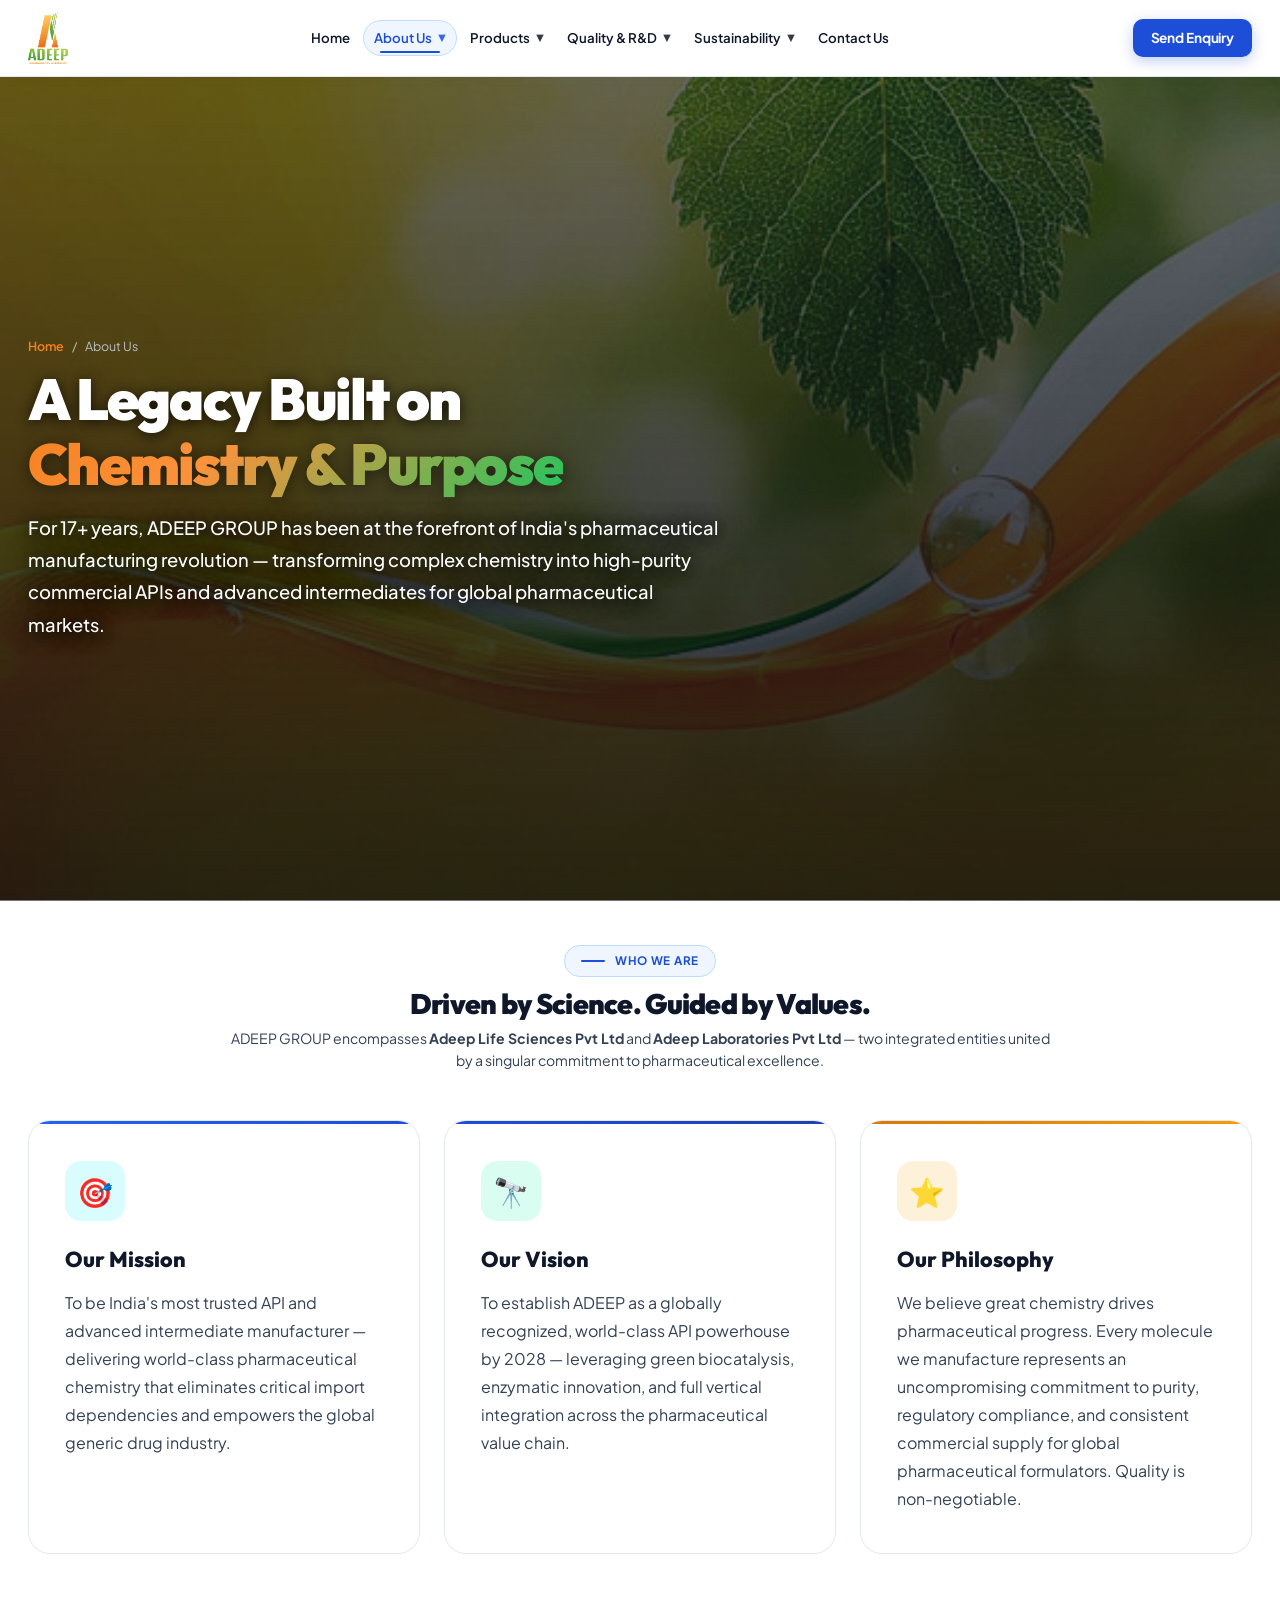
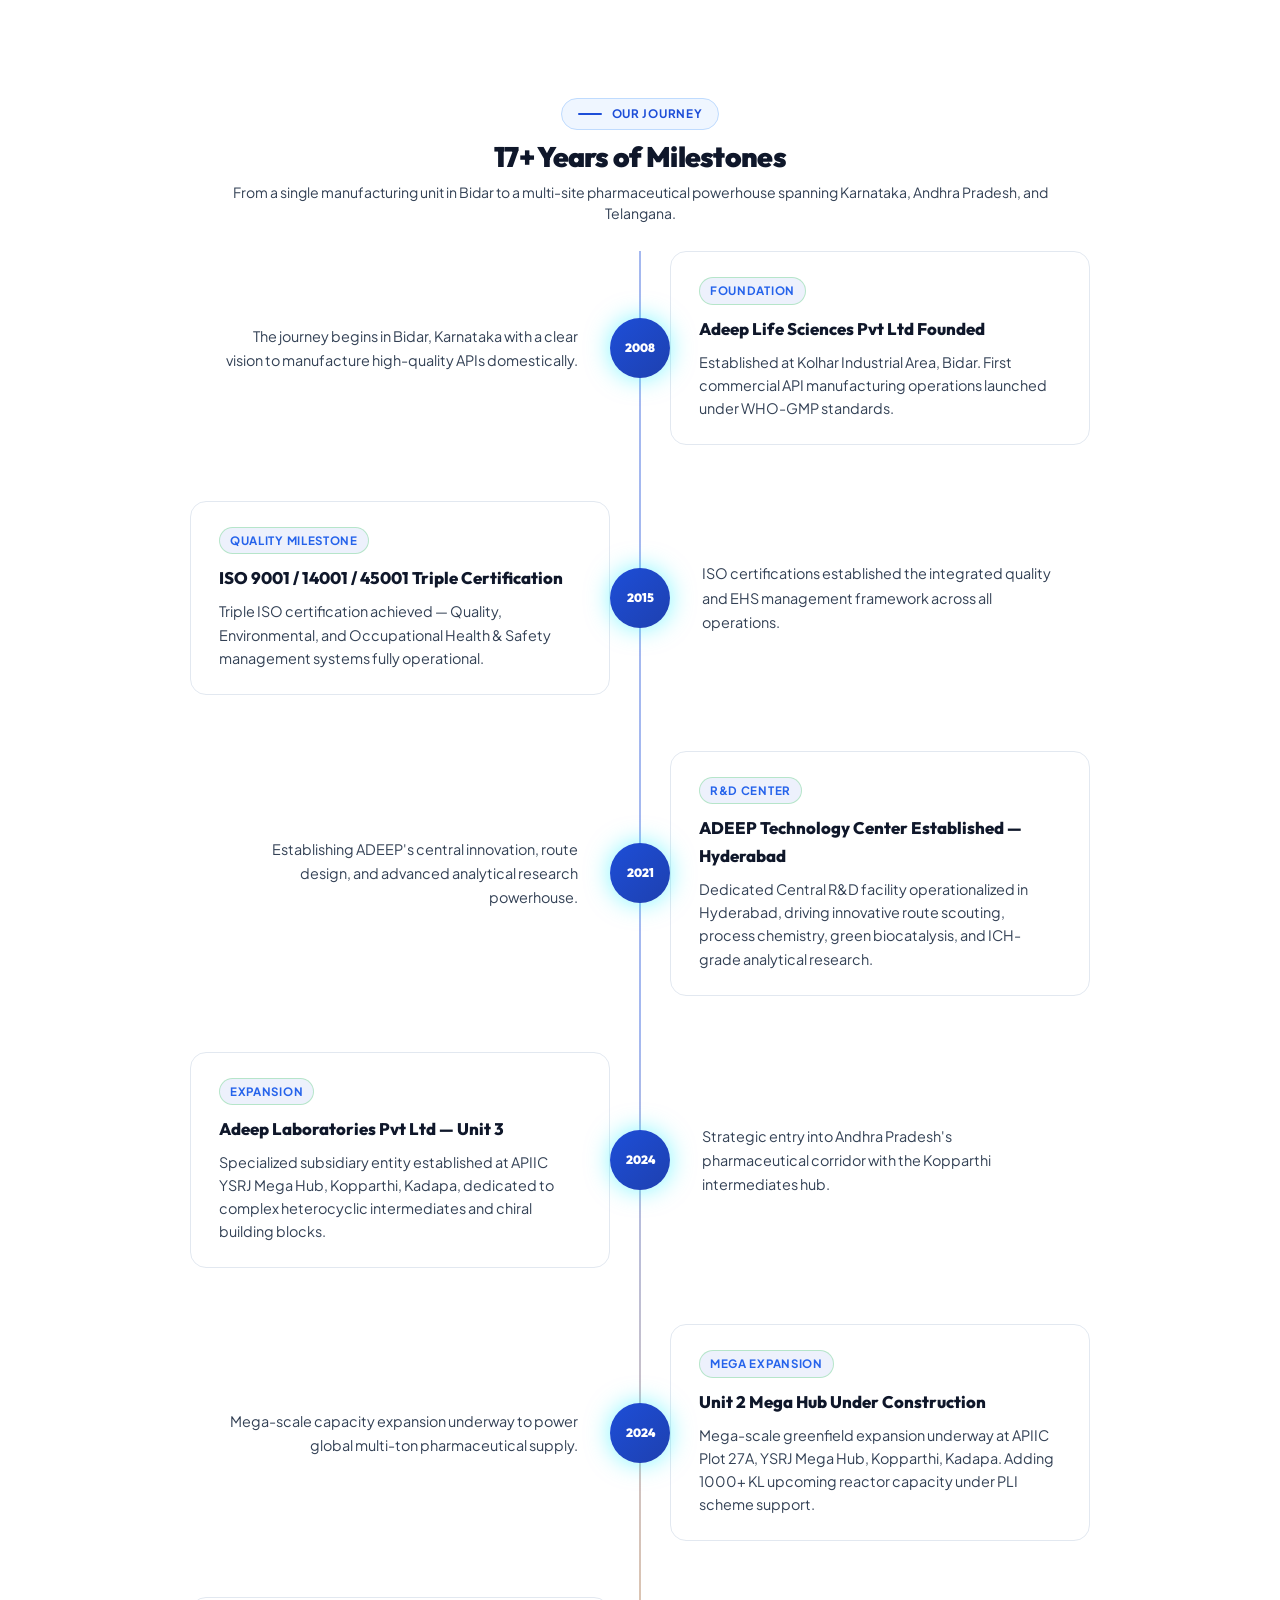
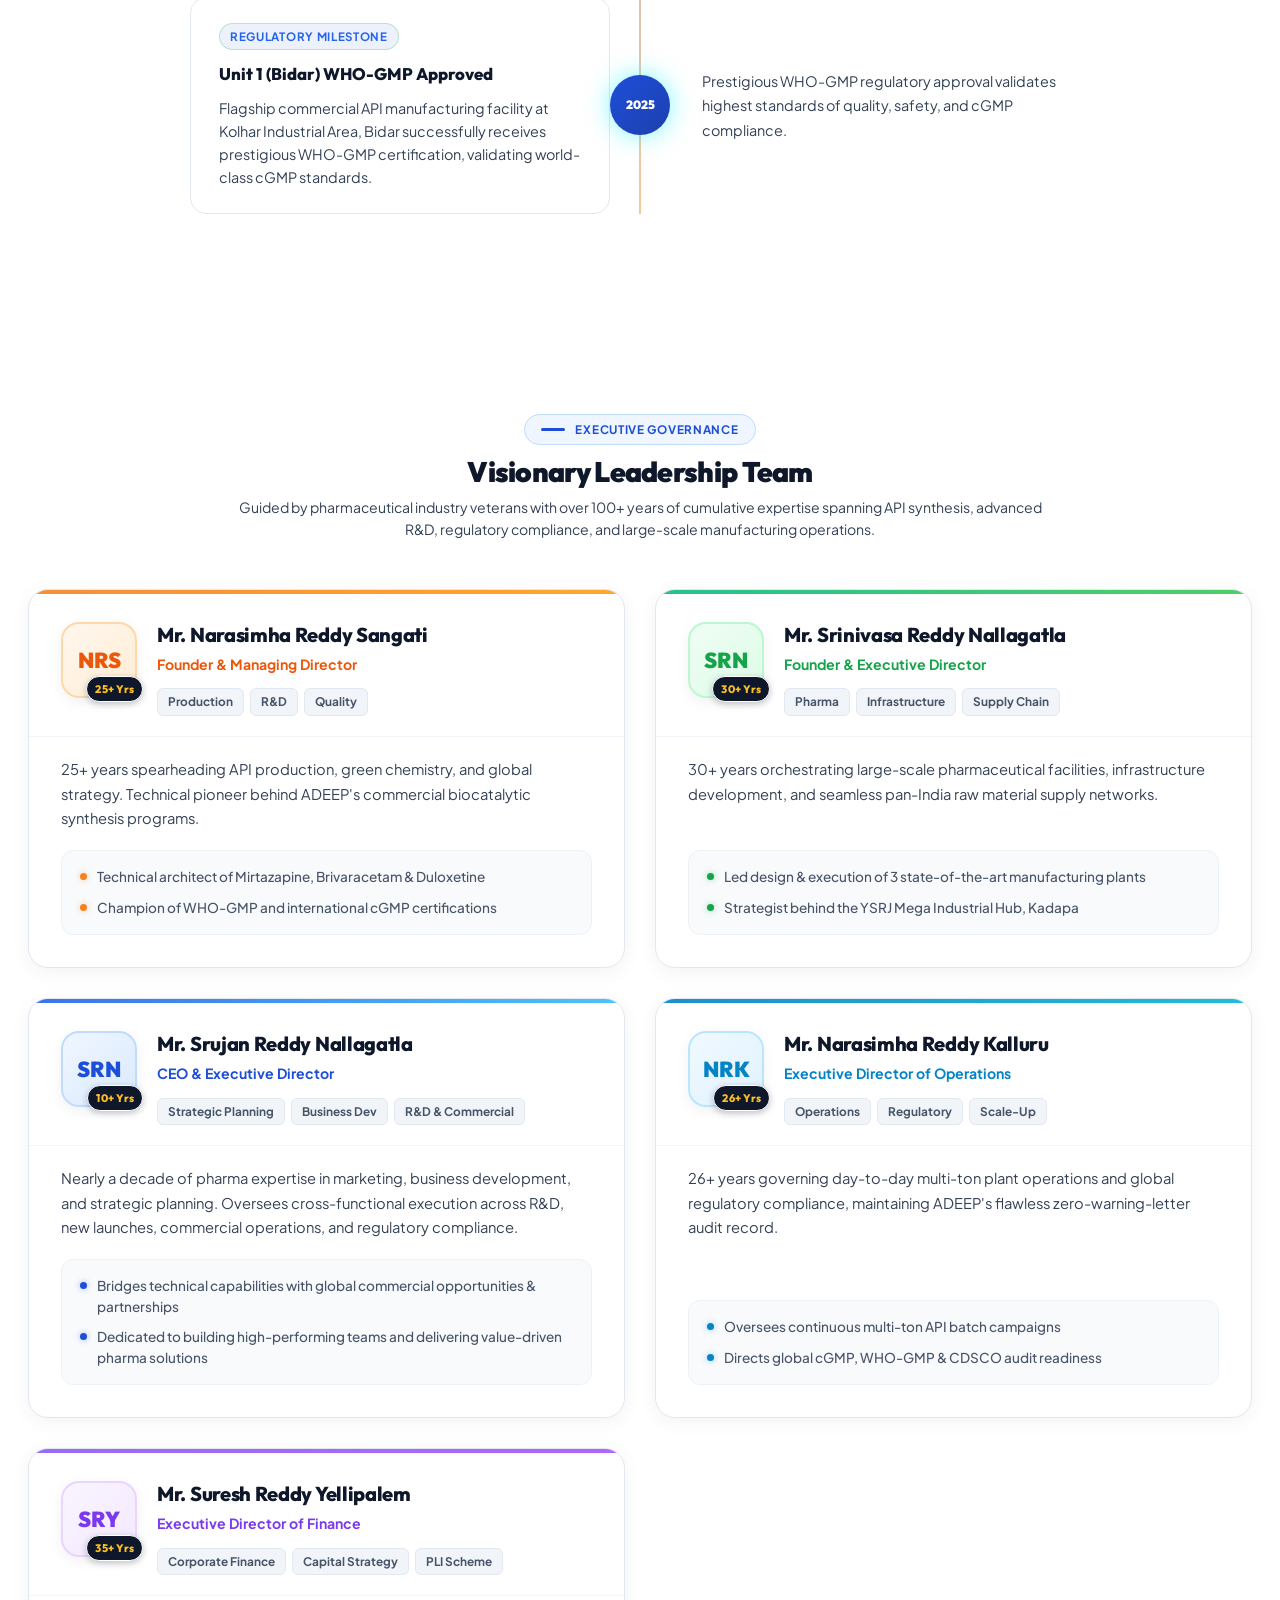
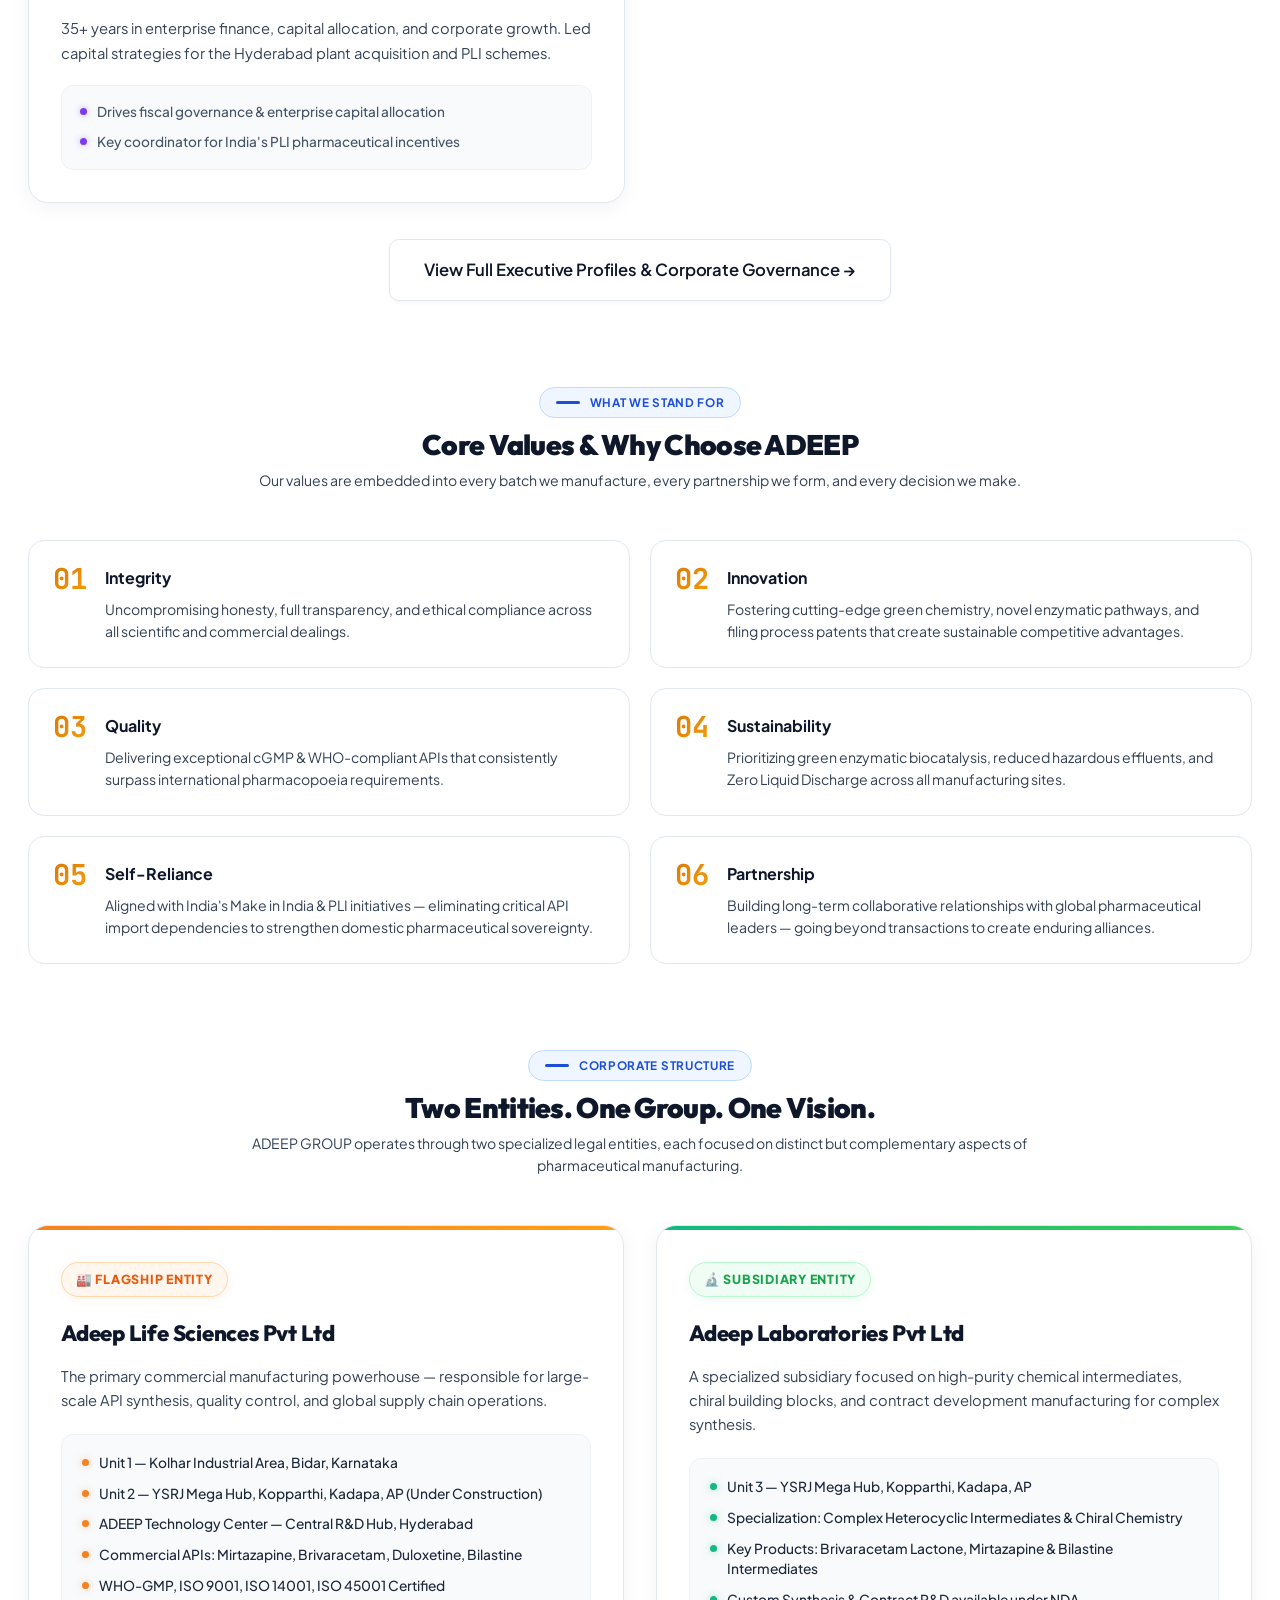
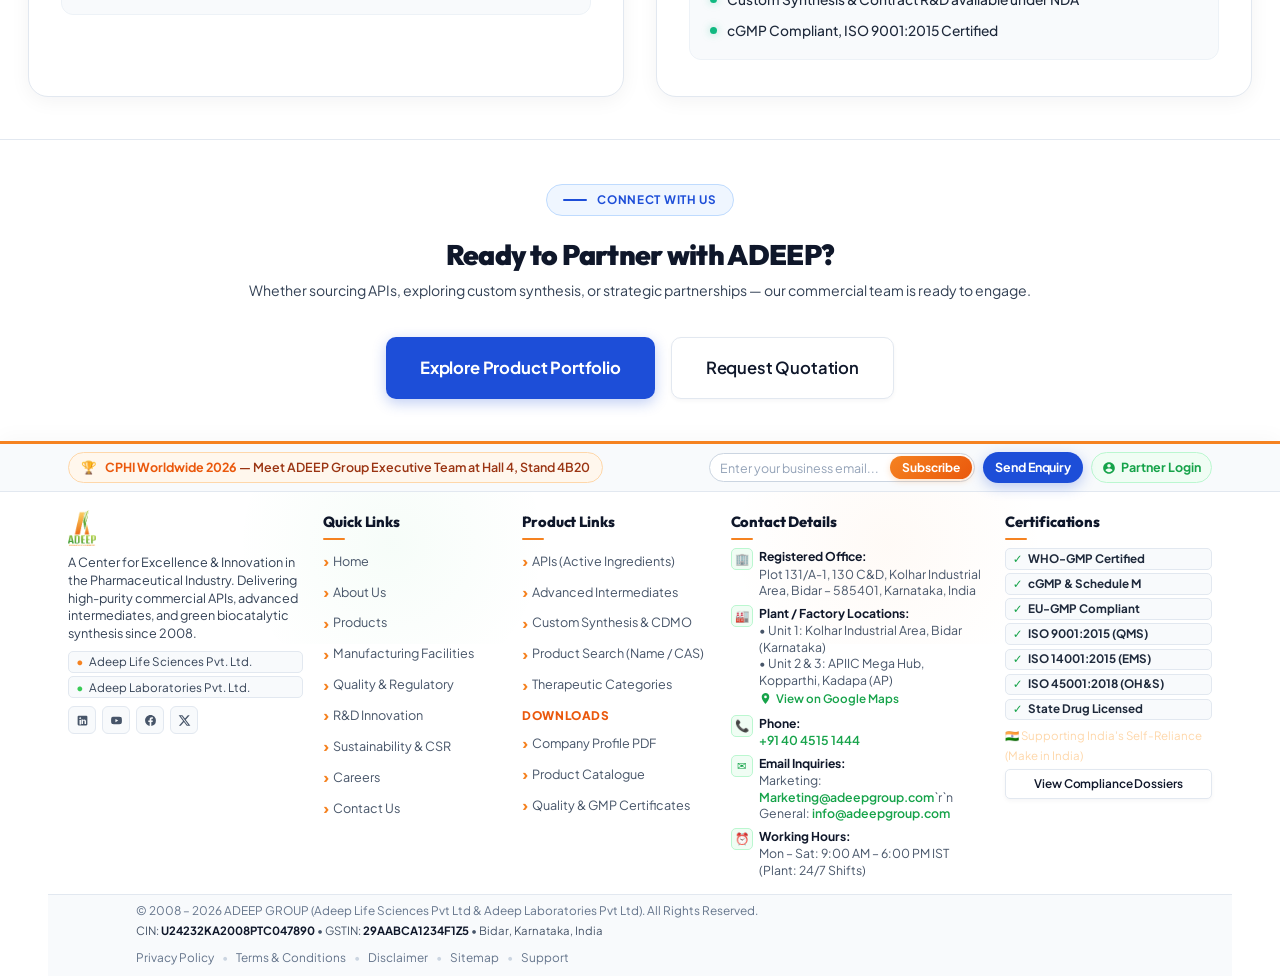
==== commit 7a8cf0fc: "up" ====
--- a/about.html
+++ b/about.html
@@ -127,7 +127,6 @@
           </a>
           <div class="nav-dropdown-menu">
             <a href="sustainability.html" class="dropdown-item">Sustainability &amp; ESG Overview</a>
-            <a href="csr.html" class="dropdown-item">CSR &amp; Community Empowerment</a>
             <a href="hsg.html" class="dropdown-item">Health, Safety &amp; Governance (HSG)</a>
           </div>
         </div>
@@ -255,6 +254,24 @@
             <div class="dir-expertise">
               <div class="dir-exp-row"><div class="dir-exp-dot"></div><span>Led design &amp; execution of 3 state-of-the-art manufacturing plants</span></div>
               <div class="dir-exp-row"><div class="dir-exp-dot"></div><span>Strategist behind the YSRJ Mega Industrial Hub, Kadapa</span></div>
+            </div>
+          </div>
+        </div>
+
+        <div class="dir-card">
+          <div class="dir-header">
+            <div class="dir-avatar">SRN<div class="dir-exp-badge">10+ Yrs</div></div>
+            <div>
+              <div class="dir-name">Mr. Srujan Reddy Nallagatla</div>
+              <div class="dir-role">CEO &amp; Executive Director</div>
+              <div class="dir-tags"><span class="dir-tag">Strategic Planning</span><span class="dir-tag">Business Dev</span><span class="dir-tag">R&amp;D &amp; Commercial</span></div>
+            </div>
+          </div>
+          <div class="dir-body">
+            <p class="dir-bio">Nearly a decade of pharma expertise in marketing, business development, and strategic planning. Oversees cross-functional execution across R&amp;D, new launches, commercial operations, and regulatory compliance.</p>
+            <div class="dir-expertise">
+              <div class="dir-exp-row"><div class="dir-exp-dot"></div><span>Bridges technical capabilities with global commercial opportunities &amp; partnerships</span></div>
+              <div class="dir-exp-row"><div class="dir-exp-dot"></div><span>Dedicated to building high-performing teams and delivering value-driven pharma solutions</span></div>
             </div>
           </div>
         </div>
@@ -479,16 +496,14 @@
             <div class="fci-icon">📞</div>
             <div class="fci-content">
               <strong>Phone:</strong>
-              <a href="tel:+918482222333">+91 8482 222 333</a> / <a href="tel:+914012345678">+91 40 1234 5678</a>
+              <a href="tel:+914045151444">+91 40 4515 1444</a>
             </div>
           </div>
           <div class="fci-item">
             <div class="fci-icon">✉️</div>
             <div class="fci-content">
               <strong>Email Inquiries:</strong>
-              <span>Sales: <a href="mailto:sales@adeeplifesciences.com">sales@adeeplifesciences.com</a></span>
-              <span>Regulatory: <a href="mailto:regulatory@adeeplifesciences.com">regulatory@adeeplifesciences.com</a></span>
-              <span>Quality: <a href="mailto:quality@adeeplifesciences.com">quality@adeeplifesciences.com</a></span>
+              <span>Marketing: <a href="mailto:Marketing@adeepgroup.com">Marketing@adeepgroup.com</a></span>`r`n              <span>General: <a href="mailto:info@adeepgroup.com">info@adeepgroup.com</a></span>
             </div>
           </div>
           <div class="fci-item">
--- a/styles.css
+++ b/styles.css
@@ -981,7 +981,7 @@
 }
 .metric-suffix, .metric-plus { color: var(--teal-vivid); font-size: 0.95rem; font-weight: 800; }
 .metric-label { font-size: 0.62rem; font-weight: 700; color: rgba(255,255,255,0.92); line-height: 1.22; margin-bottom: 0; }
-.metric-sub   { display: none; }
+.metric-sub   { display: block; }
 
 /* ═══════════════════════════════════════════════════════════
    STRATEGIC STRIP — Soft Blue-Gray Band
@@ -3422,7 +3422,6 @@
 .modal-body { display: flex; flex-direction: column; gap: 16px; margin-bottom: 26px; }
 .modal-section h4 { font-size: 0.78rem; font-weight: 800; color: var(--text-dim); text-transform: uppercase; letter-spacing: 0.8px; margin-bottom: 4px; }
 .modal-section p  { font-size: 0.94rem; color: var(--text-body); }
-.modal-revenue-text { font-family: var(--font-heading); font-size: 1.5rem; font-weight: 900; color: var(--teal-deep); }
 
 .modal-footer { display: flex; justify-content: flex-end; gap: 12px; border-top: 1px solid var(--border-card); padding-top: 20px; }
 
@@ -4409,218 +4408,190 @@
   transform: translateY(-2px) !important;
 }
 
-/* ── Ultra-Smooth Glassmorphic Hero Metrics Strip (State-of-the-Art) ── */
+/* ══════════════════════════════════════════════════════════════
+   HERO METRICS STRIP — Sleek Executive Glass (Compact & High Contrast)
+══════════════════════════════════════════════════════════════ */
 .hero-metrics-strip {
   display: grid !important;
   grid-template-columns: repeat(5, 1fr) !important;
   align-items: stretch !important;
   gap: 0 !important;
   width: 100% !important;
-  max-width: 980px !important;
-  background: rgba(255, 255, 255, 0.98) !important;
-  backdrop-filter: blur(24px) saturate(180%) !important;
-  -webkit-backdrop-filter: blur(24px) saturate(180%) !important;
-  border: 1px solid #e2e8f0 !important;
-  border-radius: 20px !important;
-  box-shadow: 0 20px 50px -10px rgba(15, 23, 42, 0.14), 
-              0 6px 20px -2px rgba(15, 23, 42, 0.05), 
-              inset 0 1px 0 rgba(255, 255, 255, 1) !important;
+  max-width: 780px !important;
+  background: rgba(9, 21, 41, 0.88) !important;
+  backdrop-filter: blur(16px) saturate(180%) !important;
+  -webkit-backdrop-filter: blur(16px) saturate(180%) !important;
+  border: 1px solid rgba(255, 255, 255, 0.16) !important;
+  border-radius: 12px !important;
+  box-shadow:
+    0 12px 36px rgba(0, 0, 0, 0.35),
+    inset 0 1px 0 rgba(255, 255, 255, 0.2) !important;
   position: relative !important;
-  overflow: visible !important;
-  transition: all 0.35s cubic-bezier(0.16, 1, 0.3, 1) !important;
-  margin-top: 14px !important;
-}
-
-/* Luminous Dual-Gradient Top Accent Ribbon */
+  overflow: hidden !important;
+  transition: all 0.3s ease !important;
+  margin-top: 20px !important;
+}
+
+/* Gradient top accent line */
 .hero-metrics-strip::before {
   content: '' !important;
   position: absolute !important;
-  top: 0 !important;
-  left: 0 !important;
-  right: 0 !important;
-  height: 4px !important;
-  background: linear-gradient(90deg, #f58220 0%, #ff9e15 35%, #10b981 70%, #22c55e 100%) !important;
+  top: 0; left: 0; right: 0 !important;
+  height: 2.5px !important;
+  background: linear-gradient(90deg, #f58220 0%, #ffaa40 50%, #00c9a7 100%) !important;
   z-index: 3 !important;
 }
 
+.hero-metrics-strip::after { display: none !important; }
+
 .hero-metrics-strip:hover {
-  box-shadow: 0 26px 60px -10px rgba(15, 23, 42, 0.18), 
-              0 8px 24px -2px rgba(15, 23, 42, 0.07), 
-              inset 0 1px 0 rgba(255, 255, 255, 1) !important;
-}
-
+  background: rgba(11, 26, 51, 0.94) !important;
+  border-color: rgba(255, 255, 255, 0.24) !important;
+  box-shadow:
+    0 16px 44px rgba(0, 0, 0, 0.42),
+    inset 0 1px 0 rgba(255, 255, 255, 0.25) !important;
+}
+
+/* Individual metric card */
 .metric-card {
   position: relative !important;
   background: transparent !important;
-  color: #0f172a !important;
-  border-right: none !important;
-  padding: 16px 14px !important;
+  padding: 10px 14px 9px !important;
   display: flex !important;
   flex-direction: column !important;
-  justify-content: flex-start !important;
+  justify-content: center !important;
   text-align: left !important;
-  transition: all 0.35s cubic-bezier(0.16, 1, 0.3, 1) !important;
+  transition: background 0.2s ease !important;
   cursor: default !important;
   box-sizing: border-box !important;
-}
-
-/* Crisp Elegant Vertical Dividers */
+  z-index: 1 !important;
+}
+
+.metric-card:hover {
+  background: rgba(255, 255, 255, 0.05) !important;
+}
+
+/* Glass vertical dividers */
 .metric-card:not(:last-child)::after {
   content: '' !important;
   position: absolute !important;
   right: 0 !important;
-  top: 14% !important;
-  height: 72% !important;
+  top: 15% !important;
+  height: 70% !important;
   width: 1px !important;
-  background: linear-gradient(180deg, 
-    rgba(226, 232, 240, 0) 0%, 
-    rgba(203, 213, 225, 0.85) 50%, 
-    rgba(226, 232, 240, 0) 100%) !important;
-  pointer-events: none !important;
-}
-
-.metric-card:hover {
-  background: rgba(248, 250, 252, 0.85) !important;
-  transform: translateY(-3px) !important;
-}
-
-/* Micro Category Tag */
-.metric-icon-tag {
-  display: inline-flex !important;
-  align-items: center !important;
-  gap: 5px !important;
-  font-size: 0.69rem !important;
-  font-weight: 700 !important;
-  color: #9a3412 !important;
-  background: #fff7ed !important;
-  border: 1px solid #fed7aa !important;
-  padding: 2px 8px !important;
-  border-radius: 9999px !important;
-  width: fit-content !important;
-  margin-bottom: 8px !important;
+  background: linear-gradient(180deg,
+    transparent 0%,
+    rgba(255,255,255,0.18) 50%,
+    transparent 100%) !important;
+}
+
+/* Hide legacy pills */
+.metric-icon-tag { display: none !important; }
+
+/* Stat number */
+.metric-value {
+  font-family: 'Outfit', sans-serif !important;
+  color: #ffffff !important;
+  font-size: 1.45rem !important;
+  font-weight: 800 !important;
+  line-height: 1 !important;
+  letter-spacing: -0.02em !important;
+  margin-bottom: 3px !important;
+  display: flex !important;
+  align-items: baseline !important;
+  text-shadow: 0 2px 6px rgba(0,0,0,0.3) !important;
+}
+
+/* Unified Brand Orange Suffix */
+.metric-suffix {
+  font-weight: 800 !important;
+  font-size: 1.15rem !important;
+  margin-left: 2px !important;
+  color: #f58220 !important;
+  text-shadow: 0 0 10px rgba(245,130,32,0.6) !important;
+}
+
+.metric-suffix.orange,
+.metric-card:nth-child(odd) .metric-suffix,
+.metric-suffix.green,
+.metric-card:nth-child(even) .metric-suffix {
+  color: #f58220 !important;
+  text-shadow: 0 0 10px rgba(245,130,32,0.6) !important;
+}
+
+.metric-unit {
+  font-size: 0.85rem !important;
+  font-weight: 800 !important;
+  color: #38bdf8 !important;
+  margin-left: 3px !important;
+  letter-spacing: 0.02em !important;
+}
+
+/* Stat label */
+.metric-label {
+  font-family: 'Outfit', sans-serif !important;
+  color: rgba(226, 232, 240, 0.9) !important;
+  font-size: 0.68rem !important;
+  font-weight: 600 !important;
   line-height: 1.25 !important;
   letter-spacing: 0.01em !important;
-}
-
-.metric-icon-tag.mit-green {
-  color: #15803d !important;
-  background: #f0fdf4 !important;
-  border-color: #bbf7d0 !important;
-}
-
-.metric-value {
-  font-family: 'Outfit', sans-serif !important;
-  color: #0f172a !important;
-  font-size: 1.95rem !important;
-  font-weight: 900 !important;
-  line-height: 1 !important;
-  letter-spacing: -0.03em !important;
-  margin-bottom: 5px !important;
-  display: flex !important;
-  align-items: baseline !important;
-}
-
-.metric-suffix {
-  font-weight: 900 !important;
-  font-size: 1.5rem !important;
-  margin-left: 2px !important;
-}
-
-.metric-suffix.orange,
-.metric-card:nth-child(odd) .metric-suffix {
-  color: #f58220 !important;
-  text-shadow: 0 0 10px rgba(245, 130, 32, 0.35) !important;
-}
-
-.metric-suffix.green,
-.metric-card:nth-child(even) .metric-suffix {
-  color: #16a34a !important;
-  text-shadow: 0 0 10px rgba(22, 163, 74, 0.35) !important;
-}
-
-.metric-unit {
-  font-size: 1.05rem !important;
-  font-weight: 800 !important;
-  color: #16a34a !important;
-  margin-left: 4px !important;
-  letter-spacing: -0.01em !important;
-}
-
-.metric-label {
-  font-family: 'Outfit', sans-serif !important;
-  color: #0f172a !important;
-  font-size: 0.86rem !important;
-  font-weight: 800 !important;
-  line-height: 1.3 !important;
-  margin-bottom: 2px !important;
-  letter-spacing: -0.01em !important;
-}
-
-.metric-sub {
-  color: #64748b !important;
-  font-size: 0.74rem !important;
-  font-weight: 500 !important;
-  line-height: 1.3 !important;
-}
-
-/* Glowing upcoming reactor expansion badge */
+  text-shadow: 0 1px 3px rgba(0,0,0,0.3) !important;
+}
+
+.metric-sub { display: none !important; }
+
+/* Upcoming badge */
 .metric-facility-upcoming {
   display: inline-flex !important;
   align-items: center !important;
-  gap: 6px !important;
-  margin-top: 5px !important;
-  font-size: 0.7rem !important;
+  gap: 4px !important;
+  margin-top: 3px !important;
+  font-size: 0.58rem !important;
   font-weight: 700 !important;
-  color: #ea580c !important;
-  background: linear-gradient(135deg, #fff7ed 0%, #ffedd5 100%) !important;
-  border: 1px solid #fed7aa !important;
-  padding: 3px 9px !important;
+  color: #fed7aa !important;
+  background: rgba(245,130,32,0.18) !important;
+  border: 1px solid rgba(245,130,32,0.35) !important;
+  padding: 1px 6px !important;
   border-radius: 9999px !important;
   width: fit-content !important;
-  box-shadow: 0 2px 6px rgba(245, 130, 32, 0.12) !important;
-  line-height: 1.25 !important;
-}
-
-.metric-facility-upcoming strong {
-  font-weight: 900 !important;
-  color: #c2410c !important;
-}
-
+  white-space: nowrap !important;
+  line-height: 1.2 !important;
+}
+
+/* Pulse dot */
 .pulse-dot {
-  width: 6px !important;
-  height: 6px !important;
+  width: 5px !important;
+  height: 5px !important;
   border-radius: 50% !important;
-  background: #f58220 !important;
-  box-shadow: 0 0 6px rgba(245, 130, 32, 0.6) !important;
+  background: #fb923c !important;
+  box-shadow: 0 0 5px rgba(251,146,60,0.9) !important;
   display: inline-block !important;
+  flex-shrink: 0 !important;
   animation: pulseRadarOrange 1.8s infinite !important;
 }
 
 @keyframes pulseRadarOrange {
-  0% { transform: scale(0.95); box-shadow: 0 0 0 0 rgba(245, 130, 32, 0.7); }
-  70% { transform: scale(1.15); box-shadow: 0 0 0 6px rgba(245, 130, 32, 0); }
-  100% { transform: scale(0.95); box-shadow: 0 0 0 0 rgba(245, 130, 32, 0); }
-}
-
+  0%   { transform: scale(0.9); box-shadow: 0 0 0 0   rgba(251,146,60,0.8); }
+  70%  { transform: scale(1.3); box-shadow: 0 0 0 4px rgba(251,146,60,0); }
+  100% { transform: scale(0.9); box-shadow: 0 0 0 0   rgba(251,146,60,0); }
+}
+
+/* Slider nav */
 .hero-slider-nav {
-  background: rgba(255, 255, 255, 0.95) !important;
-  backdrop-filter: blur(14px) !important;
-  -webkit-backdrop-filter: blur(14px) !important;
-  border: 1px solid #e2e8f0 !important;
-  box-shadow: 0 4px 16px rgba(15, 23, 42, 0.1) !important;
-}
-
-.hero-slider-arrow {
-  color: #0f172a !important;
-}
-
-.hero-dot {
-  background: #cbd5e1 !important;
-}
+  background: rgba(255, 255, 255, 0.2) !important;
+  backdrop-filter: blur(12px) !important;
+  -webkit-backdrop-filter: blur(12px) !important;
+  border: 1px solid rgba(255, 255, 255, 0.35) !important;
+  box-shadow: 0 4px 16px rgba(0,0,0,0.15) !important;
+}
+
+.hero-slider-arrow { color: rgba(255,255,255,0.9) !important; }
+
+.hero-dot { background: rgba(255,255,255,0.35) !important; }
 
 .hero-dot.active {
   background: #f58220 !important;
-  box-shadow: 0 0 10px rgba(245, 130, 32, 0.5) !important;
+  box-shadow: 0 0 10px rgba(245,130,32,0.7) !important;
 }
 
 
@@ -5294,9 +5265,61 @@
   text-shadow: 0 2px 8px rgba(0, 0, 0, 0.85) !important;
 }
 
-
-
-/* ═══════════════════════════════════════════════════════════
+/* ══════════════════════════════════════════════════════════════
+   HERO BADGES & TRUST PILLS (.hero-badges, .h-badge across subpages)
+══════════════════════════════════════════════════════════════ */
+.hero-badges {
+  display: flex !important;
+  flex-wrap: wrap !important;
+  align-items: center !important;
+  gap: 12px !important;
+  margin-top: 24px !important;
+  margin-bottom: 8px !important;
+}
+
+.h-badge {
+  display: inline-flex !important;
+  align-items: center !important;
+  gap: 9px !important;
+  padding: 8px 18px !important;
+  background: rgba(255, 255, 255, 0.12) !important;
+  backdrop-filter: blur(14px) saturate(160%) !important;
+  -webkit-backdrop-filter: blur(14px) saturate(160%) !important;
+  border: 1px solid rgba(255, 255, 255, 0.28) !important;
+  border-radius: 9999px !important;
+  font-family: 'Outfit', sans-serif !important;
+  font-size: 0.85rem !important;
+  font-weight: 700 !important;
+  color: #ffffff !important;
+  -webkit-text-fill-color: #ffffff !important;
+  box-shadow: 0 6px 20px rgba(0, 0, 0, 0.3), inset 0 1px 0 rgba(255, 255, 255, 0.35) !important;
+  transition: all 0.25s cubic-bezier(0.16, 1, 0.3, 1) !important;
+  white-space: nowrap !important;
+  text-shadow: 0 1px 4px rgba(0, 0, 0, 0.4) !important;
+}
+
+.h-badge:hover {
+  background: rgba(255, 255, 255, 0.22) !important;
+  border-color: rgba(255, 255, 255, 0.5) !important;
+  transform: translateY(-2px) !important;
+  box-shadow: 0 10px 28px rgba(0, 0, 0, 0.4), inset 0 1px 0 rgba(255, 255, 255, 0.5) !important;
+}
+
+.h-badge-dot {
+  width: 8px !important;
+  height: 8px !important;
+  border-radius: 50% !important;
+  background: #f58220 !important;
+  box-shadow: 0 0 10px rgba(245, 130, 32, 0.95), 0 0 4px #ffffff !important;
+  flex-shrink: 0 !important;
+  animation: pulseBadgeDot 2s infinite !important;
+}
+
+@keyframes pulseBadgeDot {
+  0% { transform: scale(0.9); box-shadow: 0 0 0 0 rgba(245, 130, 32, 0.85); }
+  70% { transform: scale(1.25); box-shadow: 0 0 0 6px rgba(245, 130, 32, 0); }
+  100% { transform: scale(0.9); box-shadow: 0 0 0 0 rgba(245, 130, 32, 0); }
+}
    CHOREOGRAPHED OPENING ENTRANCE ANIMATIONS
    Smooth Bloom In on Load · Gyro Unfold · Cascading Elements · Smooth Exit
 ═══════════════════════════════════════════════════════════ */
@@ -5549,10 +5572,14 @@
 }
 
 .dir-card:nth-child(3)::before {
-  background: linear-gradient(90deg, #0284c7 0%, #38bdf8 100%) !important;
+  background: linear-gradient(90deg, #2563eb 0%, #38bdf8 100%) !important;
 }
 
 .dir-card:nth-child(4)::before {
+  background: linear-gradient(90deg, #0284c7 0%, #06b6d4 100%) !important;
+}
+
+.dir-card:nth-child(5)::before {
   background: linear-gradient(90deg, #8b5cf6 0%, #a855f7 100%) !important;
 }
 
@@ -5597,12 +5624,18 @@
 }
 
 .dir-card:nth-child(3) .dir-avatar {
+  background: linear-gradient(135deg, #eff6ff 0%, #dbeafe 100%) !important;
+  color: #1d4ed8 !important;
+  border: 2px solid #bfdbfe !important;
+}
+
+.dir-card:nth-child(4) .dir-avatar {
   background: linear-gradient(135deg, #f0f9ff 0%, #e0f2fe 100%) !important;
   color: #0284c7 !important;
   border: 2px solid #bae6fd !important;
 }
 
-.dir-card:nth-child(4) .dir-avatar {
+.dir-card:nth-child(5) .dir-avatar {
   background: linear-gradient(135deg, #faf5ff 0%, #f3e8ff 100%) !important;
   color: #7c3aed !important;
   border: 2px solid #e9d5ff !important;
@@ -5646,10 +5679,14 @@
 }
 
 .dir-card:nth-child(3) .dir-role {
+  color: #1d4ed8 !important;
+}
+
+.dir-card:nth-child(4) .dir-role {
   color: #0284c7 !important;
 }
 
-.dir-card:nth-child(4) .dir-role {
+.dir-card:nth-child(5) .dir-role {
   color: #7c3aed !important;
 }
 
@@ -5730,11 +5767,16 @@
 }
 
 .dir-card:nth-child(3) .dir-exp-dot {
+  background: #1d4ed8 !important;
+  box-shadow: 0 0 6px rgba(29, 78, 216, 0.4) !important;
+}
+
+.dir-card:nth-child(4) .dir-exp-dot {
   background: #0284c7 !important;
   box-shadow: 0 0 6px rgba(2, 132, 199, 0.4) !important;
 }
 
-.dir-card:nth-child(4) .dir-exp-dot {
+.dir-card:nth-child(5) .dir-exp-dot {
   background: #7c3aed !important;
   box-shadow: 0 0 6px rgba(124, 58, 237, 0.4) !important;
 }
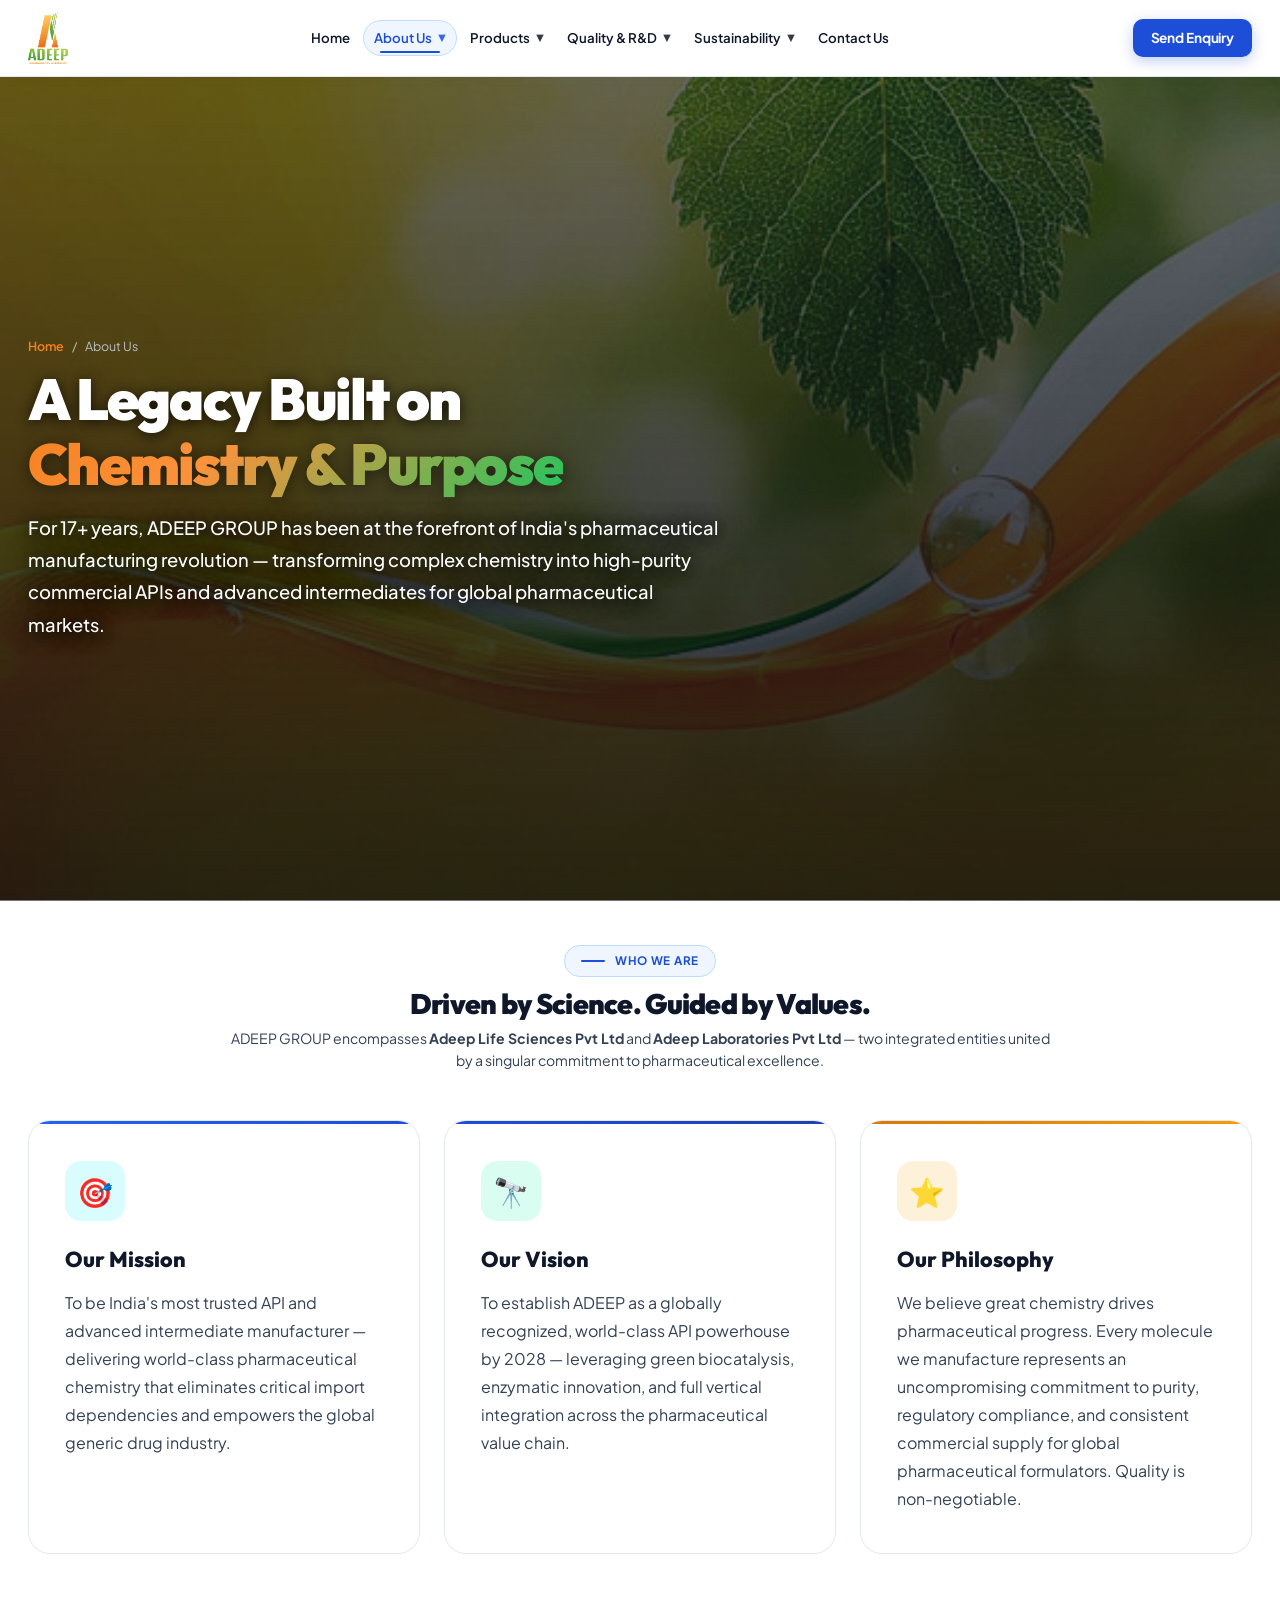
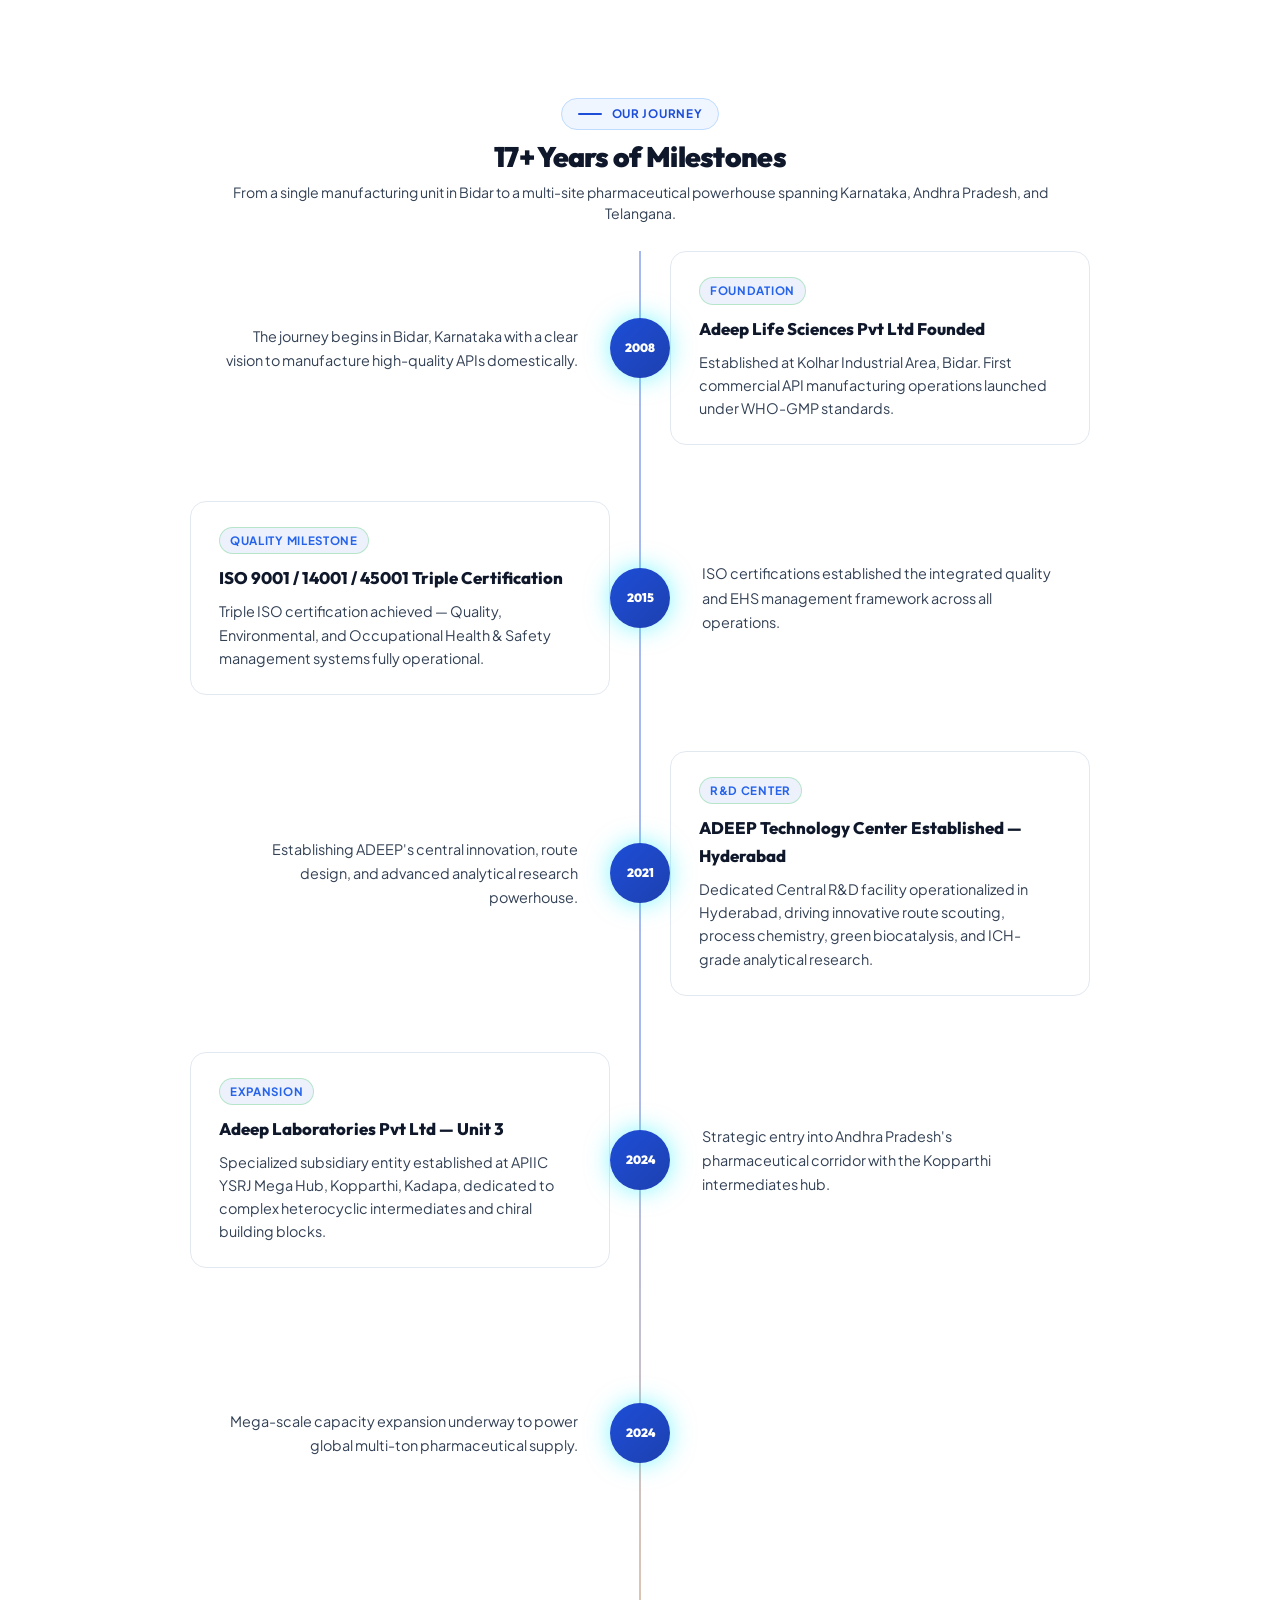
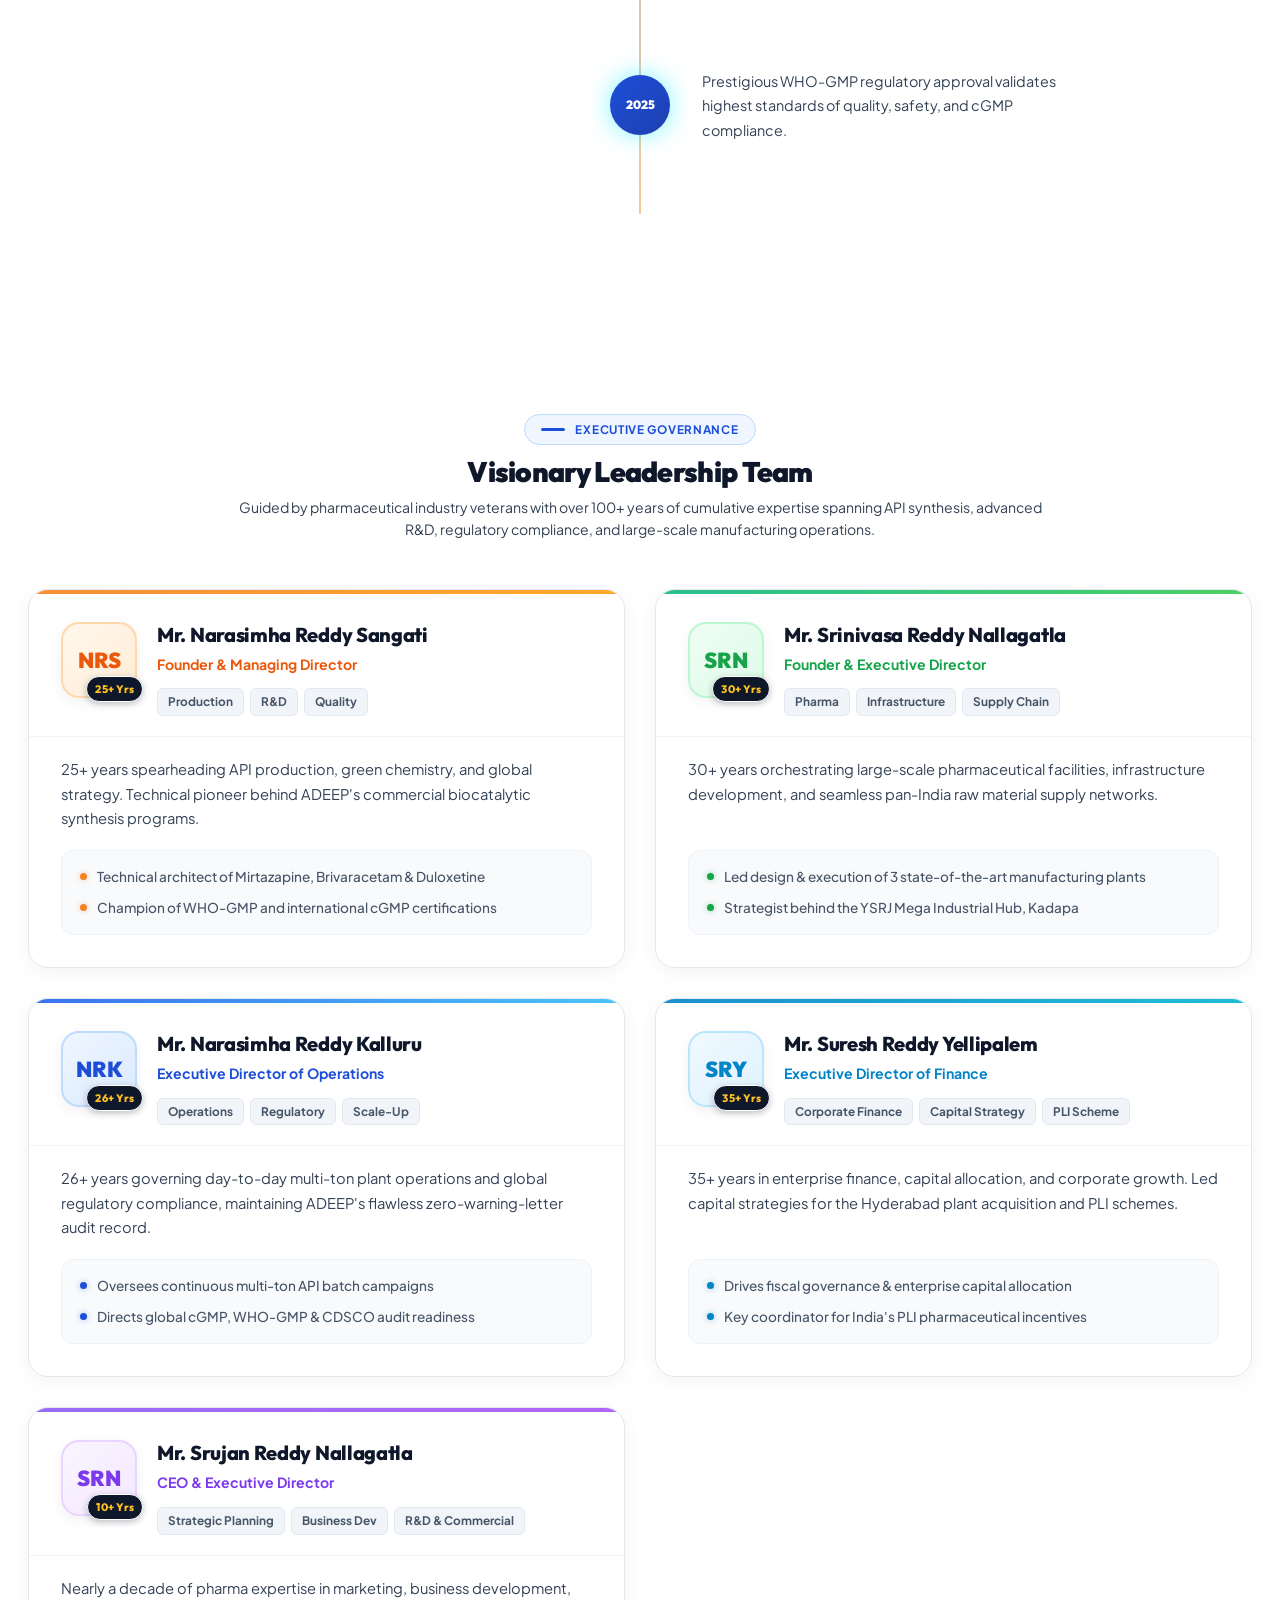
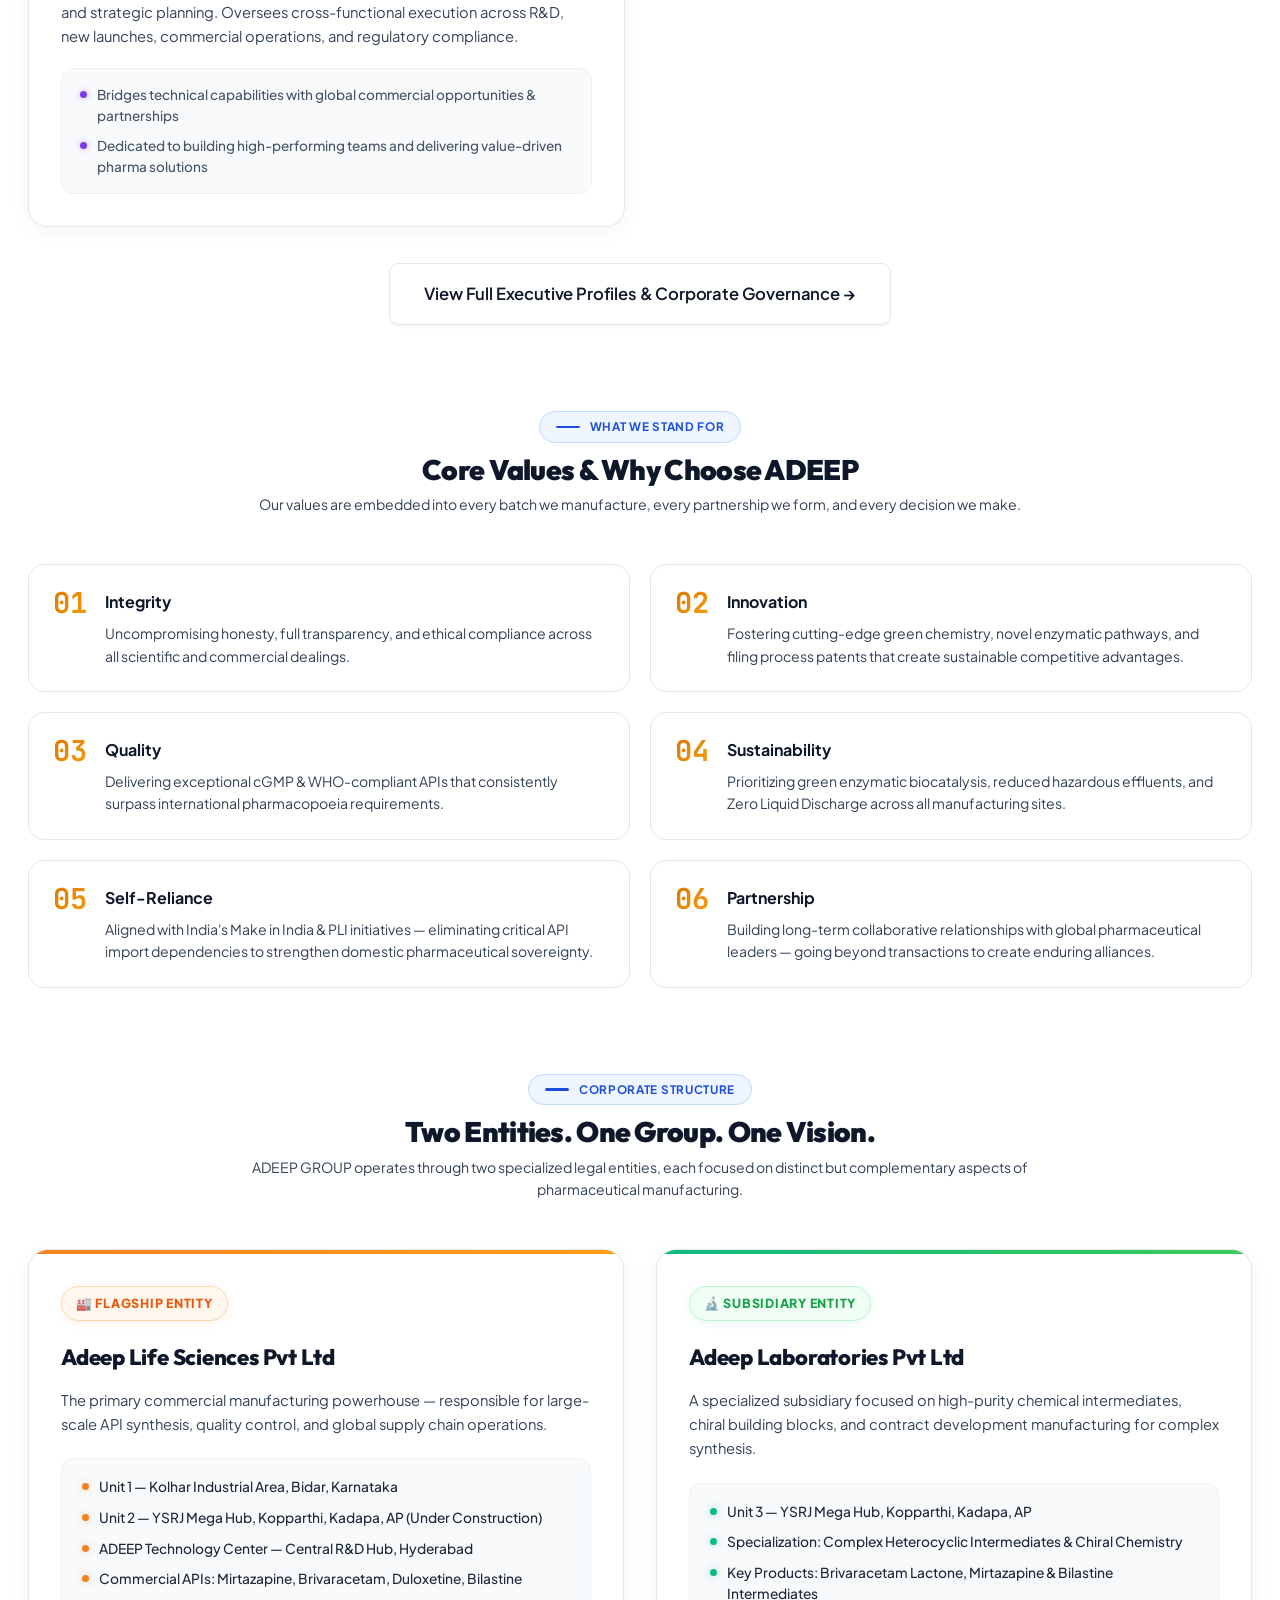
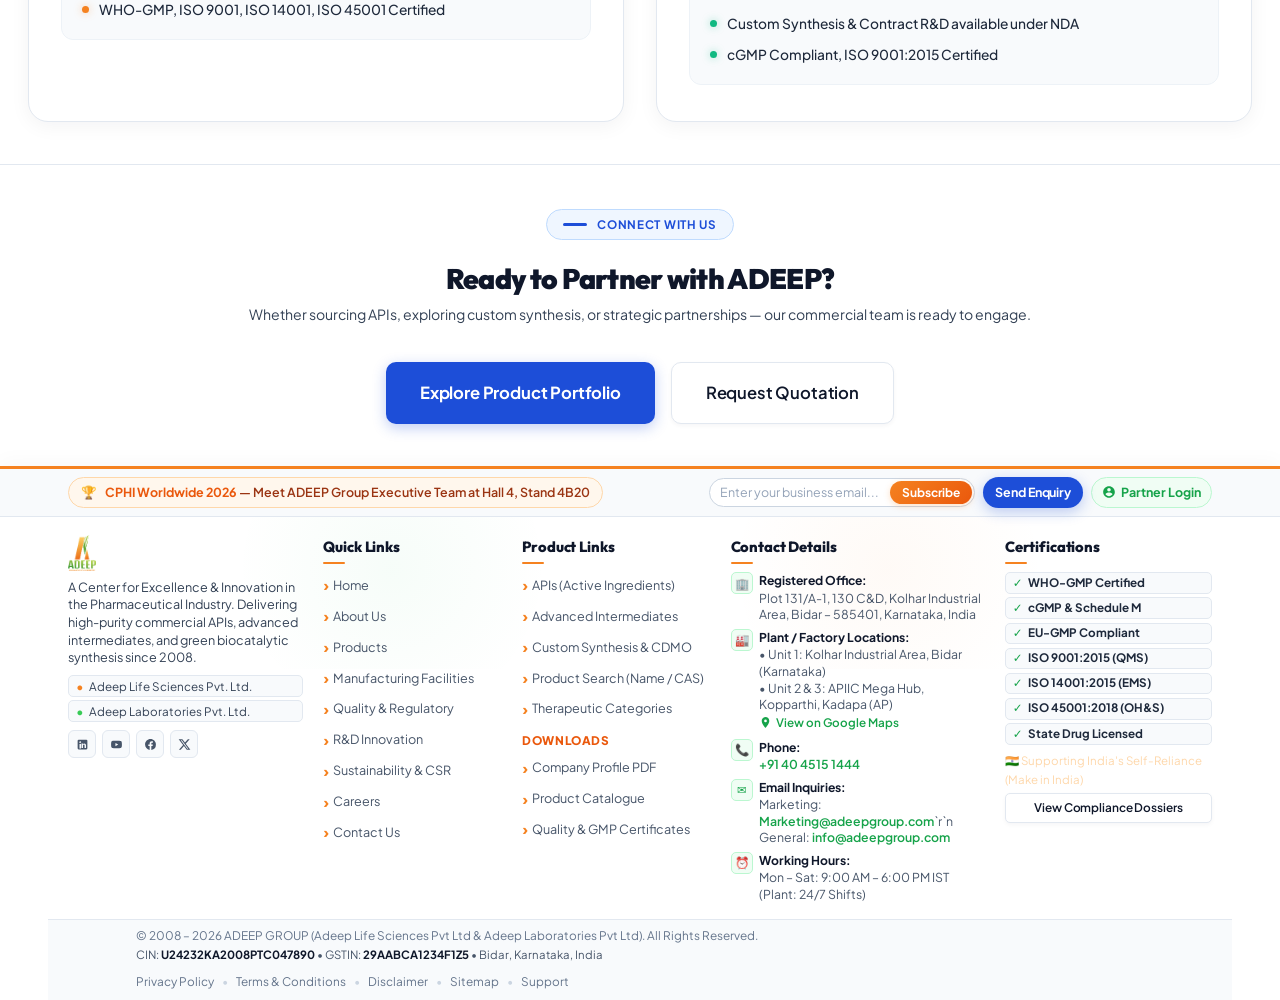
==== commit c05f3803: "ud" ====
--- a/about.html
+++ b/about.html
@@ -260,24 +260,6 @@
 
         <div class="dir-card">
           <div class="dir-header">
-            <div class="dir-avatar">SRN<div class="dir-exp-badge">10+ Yrs</div></div>
-            <div>
-              <div class="dir-name">Mr. Srujan Reddy Nallagatla</div>
-              <div class="dir-role">CEO &amp; Executive Director</div>
-              <div class="dir-tags"><span class="dir-tag">Strategic Planning</span><span class="dir-tag">Business Dev</span><span class="dir-tag">R&amp;D &amp; Commercial</span></div>
-            </div>
-          </div>
-          <div class="dir-body">
-            <p class="dir-bio">Nearly a decade of pharma expertise in marketing, business development, and strategic planning. Oversees cross-functional execution across R&amp;D, new launches, commercial operations, and regulatory compliance.</p>
-            <div class="dir-expertise">
-              <div class="dir-exp-row"><div class="dir-exp-dot"></div><span>Bridges technical capabilities with global commercial opportunities &amp; partnerships</span></div>
-              <div class="dir-exp-row"><div class="dir-exp-dot"></div><span>Dedicated to building high-performing teams and delivering value-driven pharma solutions</span></div>
-            </div>
-          </div>
-        </div>
-
-        <div class="dir-card">
-          <div class="dir-header">
             <div class="dir-avatar">NRK<div class="dir-exp-badge">26+ Yrs</div></div>
             <div>
               <div class="dir-name">Mr. Narasimha Reddy Kalluru</div>
@@ -308,6 +290,24 @@
             <div class="dir-expertise">
               <div class="dir-exp-row"><div class="dir-exp-dot"></div><span>Drives fiscal governance &amp; enterprise capital allocation</span></div>
               <div class="dir-exp-row"><div class="dir-exp-dot"></div><span>Key coordinator for India's PLI pharmaceutical incentives</span></div>
+            </div>
+          </div>
+        </div>
+
+        <div class="dir-card">
+          <div class="dir-header">
+            <div class="dir-avatar">SRN<div class="dir-exp-badge">10+ Yrs</div></div>
+            <div>
+              <div class="dir-name">Mr. Srujan Reddy Nallagatla</div>
+              <div class="dir-role">CEO &amp; Executive Director</div>
+              <div class="dir-tags"><span class="dir-tag">Strategic Planning</span><span class="dir-tag">Business Dev</span><span class="dir-tag">R&amp;D &amp; Commercial</span></div>
+            </div>
+          </div>
+          <div class="dir-body">
+            <p class="dir-bio">Nearly a decade of pharma expertise in marketing, business development, and strategic planning. Oversees cross-functional execution across R&amp;D, new launches, commercial operations, and regulatory compliance.</p>
+            <div class="dir-expertise">
+              <div class="dir-exp-row"><div class="dir-exp-dot"></div><span>Bridges technical capabilities with global commercial opportunities &amp; partnerships</span></div>
+              <div class="dir-exp-row"><div class="dir-exp-dot"></div><span>Dedicated to building high-performing teams and delivering value-driven pharma solutions</span></div>
             </div>
           </div>
         </div>
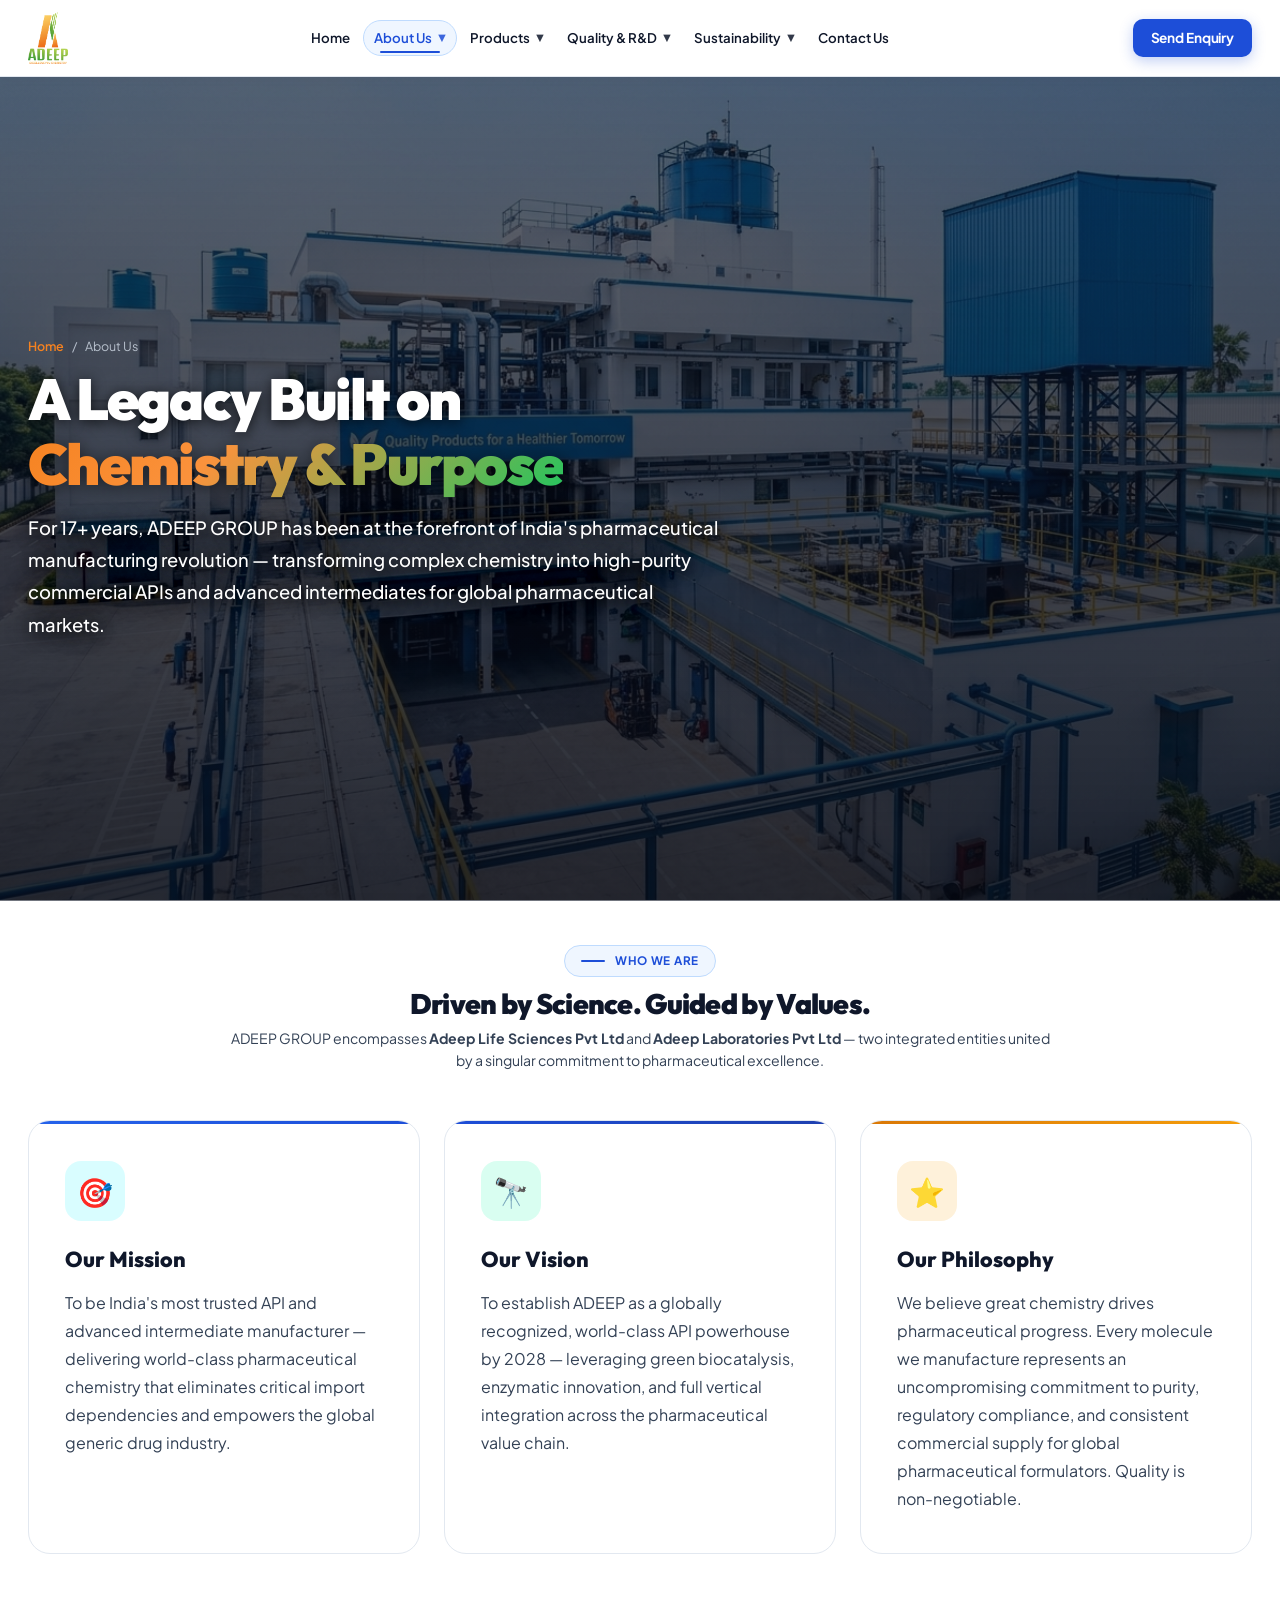
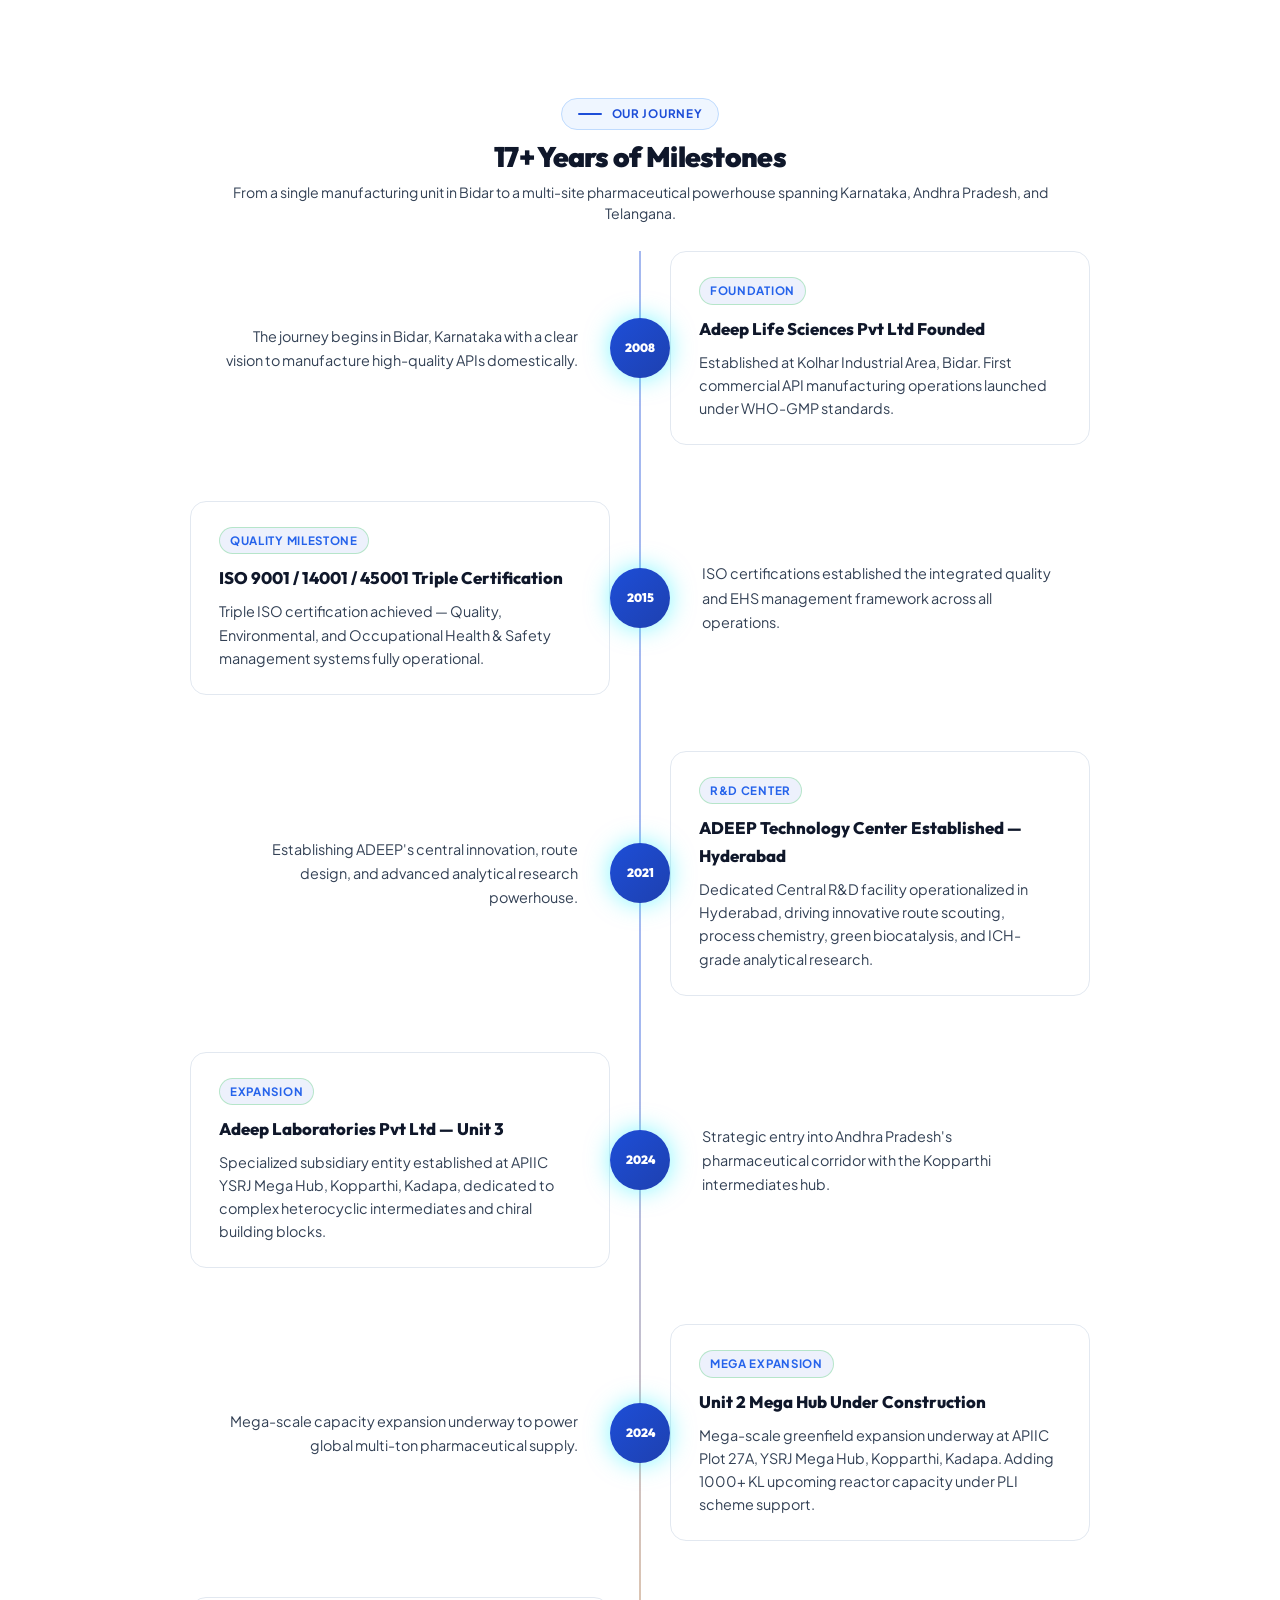
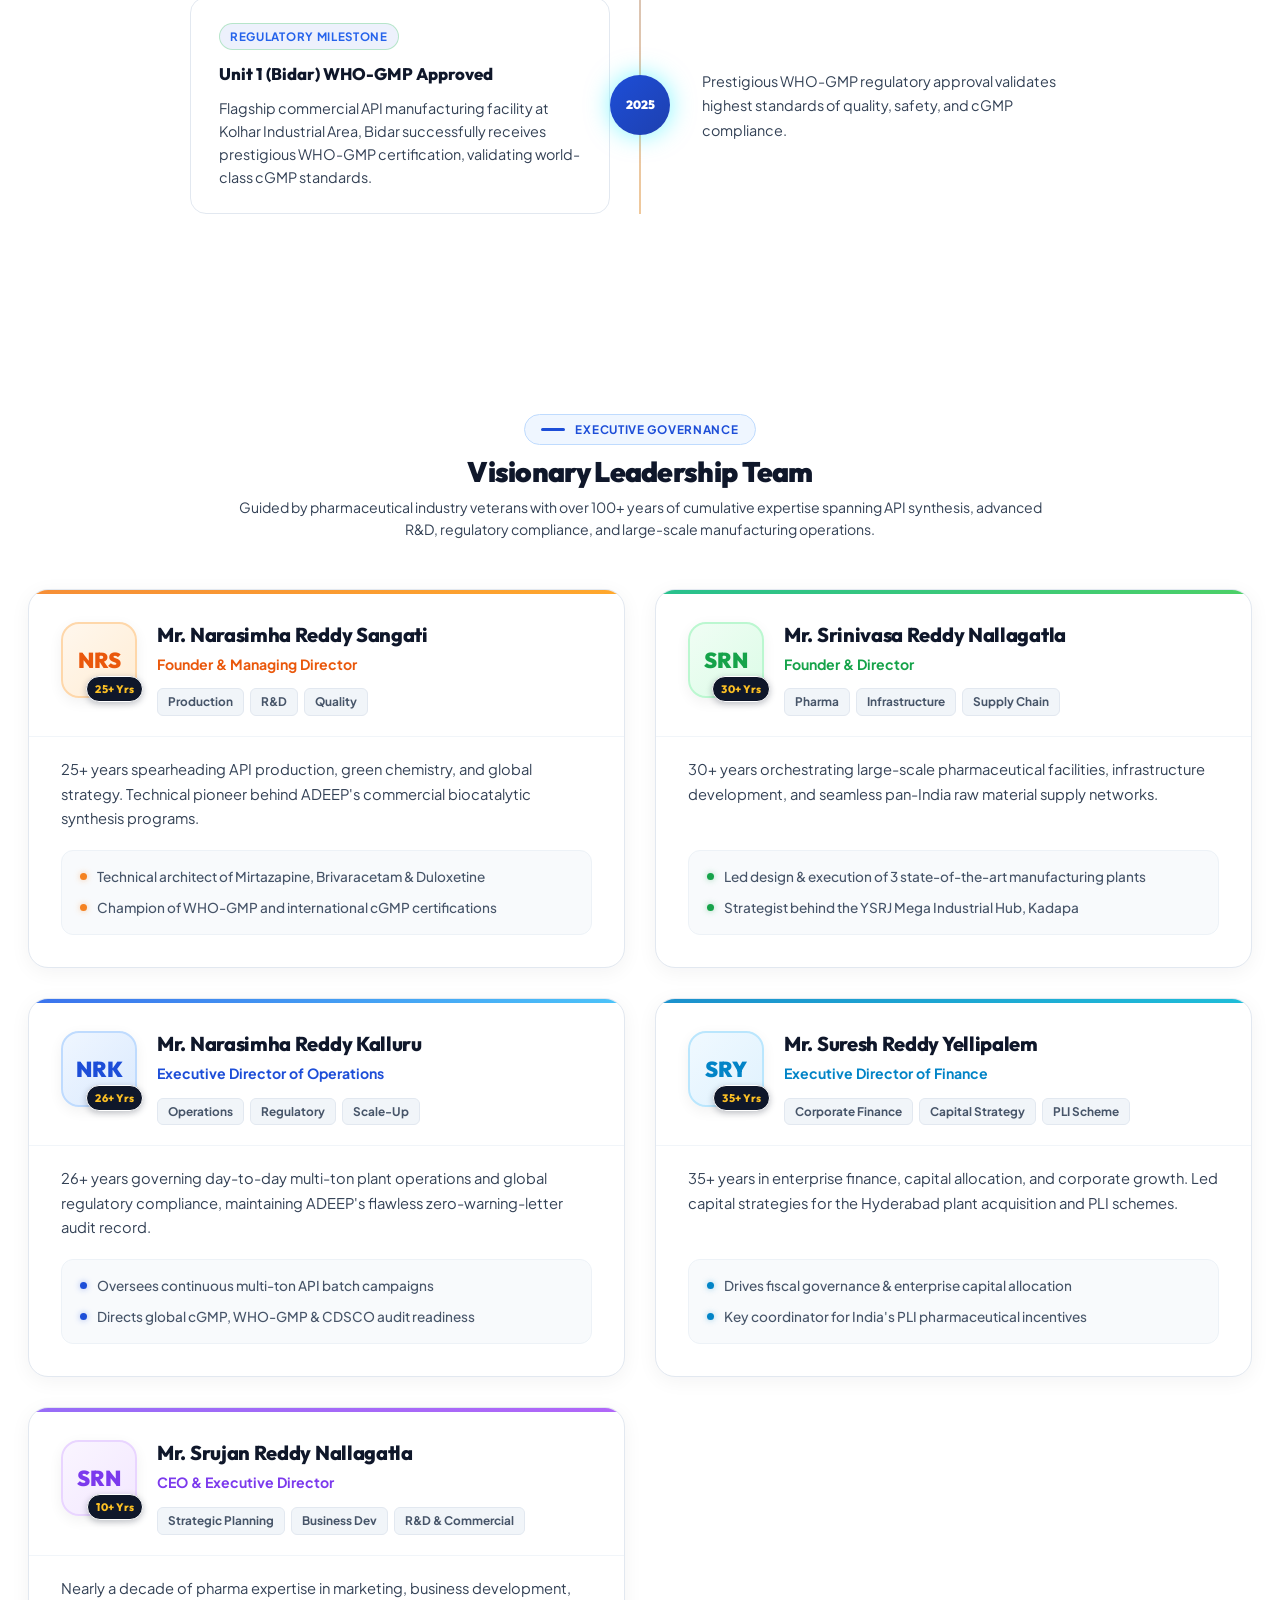
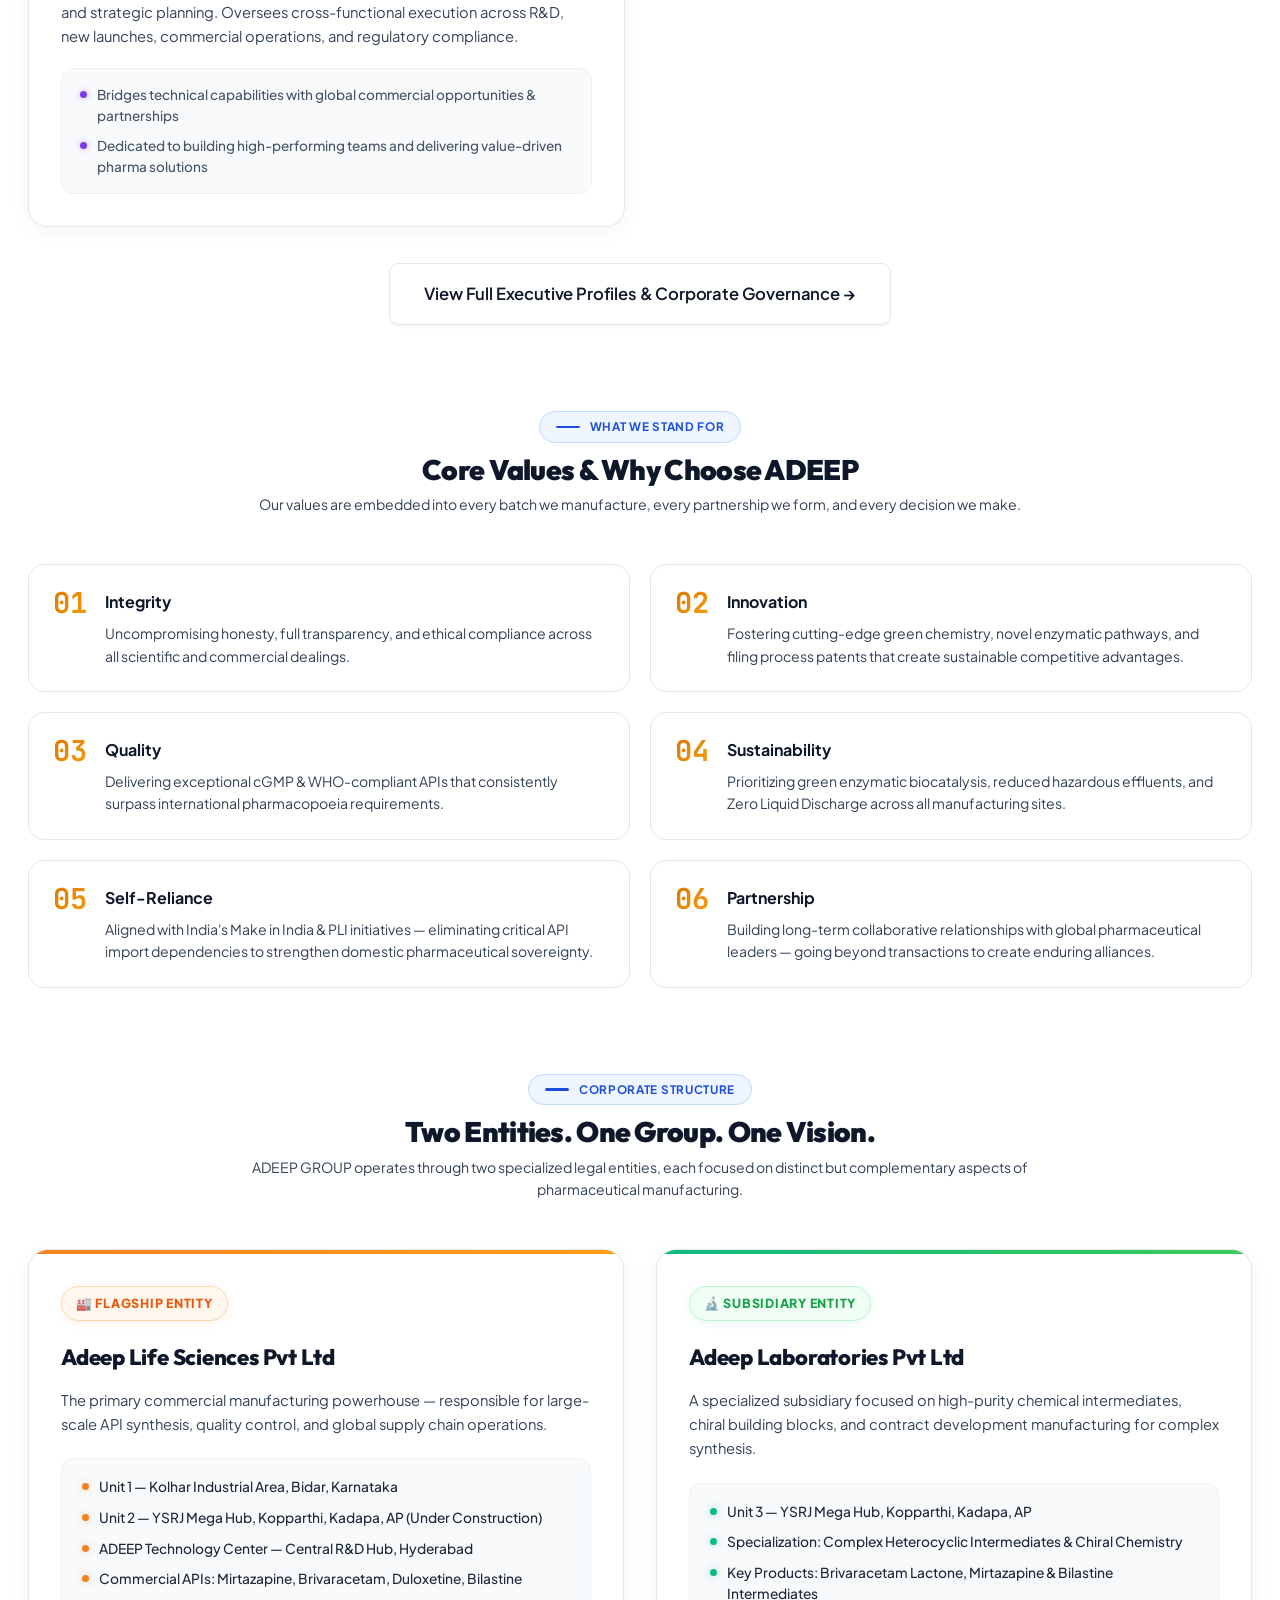
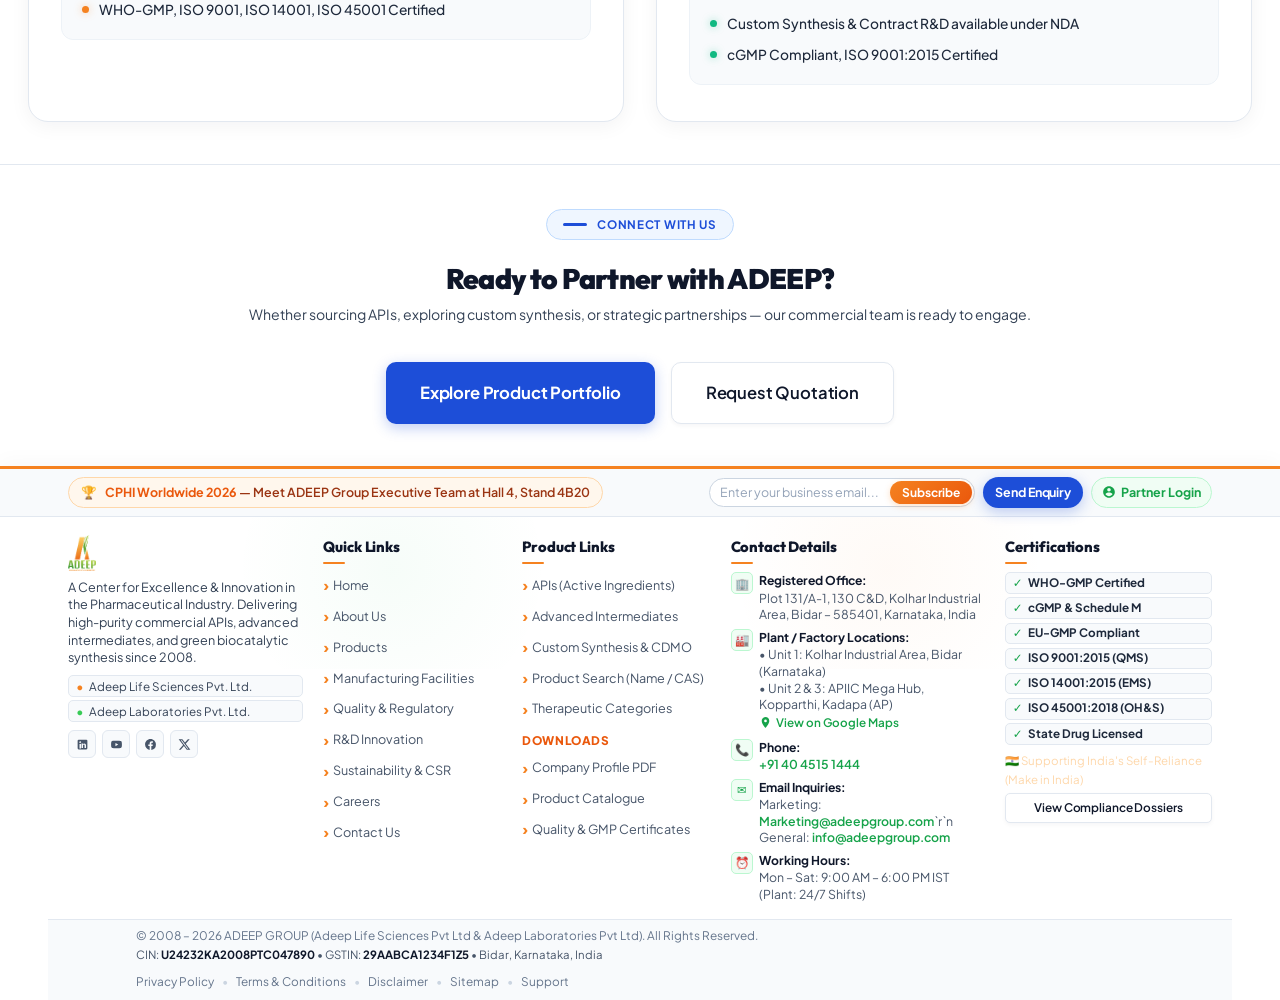
==== commit e5c5d68f: "ud" ====
--- a/about.html
+++ b/about.html
@@ -1,87 +1,473 @@
 <!DOCTYPE html>
 <html lang="en" data-theme="adeep-signature">
+
 <head>
   <meta charset="UTF-8" />
   <meta name="viewport" content="width=device-width, initial-scale=1.0" />
   <title>About Us | ADEEP GROUP — 17+ Years of Pharmaceutical Excellence</title>
-  <meta name="description" content="Learn about ADEEP GROUP's 17+ year legacy, vision, corporate journey, core values, and India's pharmaceutical manufacturing mission." />
+  <meta name="description"
+    content="Learn about ADEEP GROUP's 17+ year legacy, vision, corporate journey, core values, and India's pharmaceutical manufacturing mission." />
   <link rel="preconnect" href="https://fonts.googleapis.com">
   <link rel="preconnect" href="https://fonts.gstatic.com" crossorigin>
-  <link href="https://fonts.googleapis.com/css2?family=Plus+Jakarta+Sans:wght@300;400;500;600;700;800&family=Outfit:wght@400;500;600;700;800;900&family=JetBrains+Mono:wght@400;500;600&display=swap" rel="stylesheet">
+  <link
+    href="https://fonts.googleapis.com/css2?family=Plus+Jakarta+Sans:wght@300;400;500;600;700;800&family=Outfit:wght@400;500;600;700;800;900&family=JetBrains+Mono:wght@400;500;600&display=swap"
+    rel="stylesheet">
   <link rel="icon" type="image/png" href="assets/adeep_emblem.png" />
   <link rel="stylesheet" href="styles.css?v=57.0" />
   <meta http-equiv="Cache-Control" content="no-cache, no-store, must-revalidate" />
   <meta http-equiv="Pragma" content="no-cache" />
   <meta http-equiv="Expires" content="0" />
   <style>
-    .page-hero { min-height: calc(100vh - 76px) !important; height: calc(100vh - 76px) !important; display: flex !important; align-items: center !important; position: relative !important; padding: 40px 0 !important; overflow: hidden !important; background-size: cover !important; background-position: center !important; background: linear-gradient(180deg, rgba(5, 10, 24, 0.78) 0%, rgba(3, 6, 16, 0.92) 100%), url('assets/hero_cinematic.jpg') center/cover no-repeat !important; }
-    .page-hero-inner { position: relative; z-index: 2; }
-    .breadcrumb { display: flex; align-items: center; gap: 8px; font-size: 0.82rem; color: rgba(203,213,225,0.85); margin-bottom: 20px; }
-    .breadcrumb a { color: #f58220; text-decoration: none; transition: var(--t); font-weight: 600; }
-    .breadcrumb a:hover { color: #fff; }
-    .page-title { font-family: var(--font-heading); font-size: clamp(2.6rem, 5vw, 4rem); font-weight: 900; color: #ffffff !important; text-shadow: 0 2px 14px rgba(0,0,0,0.8) !important; line-height: 1.1; margin-bottom: 20px; letter-spacing: -0.03em; }
-    .page-title .accent { background: linear-gradient(135deg, #f58220 0%, #fb923c 35%, #22c55e 100%) !important; -webkit-background-clip: text !important; -webkit-text-fill-color: transparent !important; background-clip: text !important; color: #f58220 !important; filter: drop-shadow(0 2px 8px rgba(0,0,0,0.5)) !important; }
+    .page-hero {
+      min-height: calc(100vh - 76px) !important;
+      height: calc(100vh - 76px) !important;
+      display: flex !important;
+      align-items: center !important;
+      position: relative !important;
+      padding: 40px 0 !important;
+      overflow: hidden !important;
+      background-size: cover !important;
+      background-position: center !important;
+      background: linear-gradient(180deg, rgba(5, 10, 24, 0.78) 0%, rgba(3, 6, 16, 0.92) 100%), url('assets/hero_boardroom.jpg') center/cover no-repeat !important;
+    }
+
+    .page-hero-inner {
+      position: relative;
+      z-index: 2;
+    }
+
+    .breadcrumb {
+      display: flex;
+      align-items: center;
+      gap: 8px;
+      font-size: 0.82rem;
+      color: rgba(203, 213, 225, 0.85);
+      margin-bottom: 20px;
+    }
+
+    .breadcrumb a {
+      color: #f58220;
+      text-decoration: none;
+      transition: var(--t);
+      font-weight: 600;
+    }
+
+    .breadcrumb a:hover {
+      color: #fff;
+    }
+
+    .page-title {
+      font-family: var(--font-heading);
+      font-size: clamp(2.6rem, 5vw, 4rem);
+      font-weight: 900;
+      color: #ffffff !important;
+      text-shadow: 0 2px 14px rgba(0, 0, 0, 0.8) !important;
+      line-height: 1.1;
+      margin-bottom: 20px;
+      letter-spacing: -0.03em;
+    }
+
+    .page-title .accent {
+      background: linear-gradient(135deg, #f58220 0%, #fb923c 35%, #22c55e 100%) !important;
+      -webkit-background-clip: text !important;
+      -webkit-text-fill-color: transparent !important;
+      background-clip: text !important;
+      color: #f58220 !important;
+      filter: drop-shadow(0 2px 8px rgba(0, 0, 0, 0.5)) !important;
+    }
+
     .page-subtitle,
     .page-hero p,
     .page-hero p.page-subtitle,
     #overview p.page-subtitle,
-    p.page-subtitle { font-size: 1.15rem !important; color: #ffffff !important; -webkit-text-fill-color: #ffffff !important; text-shadow: 0 2px 14px rgba(0, 0, 0, 0.95), 0 0 24px rgba(0, 0, 0, 0.85) !important; opacity: 1 !important; font-weight: 500 !important; max-width: 700px !important; line-height: 1.75 !important; margin-bottom: 0 !important; }
-    .mv-grid { display: grid; grid-template-columns: repeat(auto-fit, minmax(300px, 1fr)); gap: 24px; margin-top: 48px; }
-    .mv-card { background: var(--bg-card); border: 1px solid var(--border-card); border-radius: var(--r-xl); padding: 40px 36px; position: relative; overflow: hidden; transition: var(--t); }
-    .mv-card::before { content: ''; position: absolute; top: 0; left: 0; right: 0; height: 3px; border-radius: var(--r-xl) var(--r-xl) 0 0; }
-    .mv-card-mission::before { background: var(--grad-cyan); }
-    .mv-card-vision::before { background: var(--grad-teal); }
-    .mv-card-values::before { background: var(--grad-gold); }
-    .mv-card:hover { transform: translateY(-6px); box-shadow: var(--shadow-lg); border-color: var(--border-card-hover); }
-    .mv-icon { width: 60px; height: 60px; border-radius: var(--r-lg); display: flex; align-items: center; justify-content: center; font-size: 1.8rem; margin-bottom: 20px; }
-    .mv-card-mission .mv-icon { background: rgba(0,240,255,0.15); color: #00f0ff; }
-    .mv-card-vision .mv-icon { background: rgba(0,245,160,0.15); color: #00f5a0; }
-    .mv-card-values .mv-icon { background: rgba(245,158,11,0.15); color: #fbbf24; }
-    .mv-card h3 { font-family: var(--font-heading); font-size: 1.35rem; font-weight: 800; color: #fff; margin-bottom: 12px; }
-    .mv-card p { color: var(--text-body); line-height: 1.75; }
-    .timeline-section { padding: 100px 0; }
-    .timeline-container { position: relative; max-width: 900px; margin: 0 auto; }
-    .timeline-line { position: absolute; left: 50%; top: 0; bottom: 0; width: 2px; background: linear-gradient(180deg, var(--cyan), var(--teal), var(--gold)); transform: translateX(-50%); opacity: 0.4; }
-    .timeline-item { display: grid; grid-template-columns: 1fr 60px 1fr; gap: 0; margin-bottom: 56px; align-items: center; }
-    .tl-content { padding: 0 32px; }
-    .tl-year-badge { display: flex; align-items: center; justify-content: center; width: 60px; height: 60px; border-radius: 50%; background: var(--grad-teal); color: #fff; font-family: var(--font-heading); font-size: 0.75rem; font-weight: 900; box-shadow: 0 0 24px rgba(0,240,255,0.5); position: relative; z-index: 2; justify-self: center; }
-    .tl-card { background: var(--bg-card); border: 1px solid var(--border-card); border-radius: var(--r-lg); padding: 24px 28px; backdrop-filter: blur(16px); transition: var(--t); }
-    .tl-card:hover { border-color: var(--border-card-hover); transform: translateY(-4px); box-shadow: var(--shadow-md); }
-    .tl-card h4 { font-family: var(--font-heading); font-size: 1.05rem; font-weight: 800; color: #fff; margin-bottom: 8px; }
-    .tl-card p { font-size: 0.9rem; color: var(--text-body); line-height: 1.6; }
-    .tl-tag { display: inline-block; font-size: 0.72rem; font-weight: 700; padding: 3px 10px; border-radius: var(--r-full); background: var(--teal-soft); color: var(--teal-vivid); border: 1px solid rgba(56,203,86,0.3); margin-bottom: 10px; letter-spacing: 0.06em; text-transform: uppercase; }
-    .values-showcase { display: grid; grid-template-columns: repeat(2, 1fr); gap: 20px; margin-top: 48px; }
-    .value-item { display: flex; gap: 18px; align-items: flex-start; padding: 24px; background: var(--bg-card); border: 1px solid var(--border-card); border-radius: var(--r-lg); transition: var(--t); }
-    .value-item:hover { border-color: var(--border-card-hover); transform: translateY(-3px); }
-    .value-num { font-family: var(--font-mono); font-size: 1.8rem; font-weight: 700; background: var(--grad-gold); -webkit-background-clip: text; -webkit-text-fill-color: transparent; background-clip: text; line-height: 1; flex-shrink: 0; }
-    .value-item h4 { font-weight: 700; color: #fff; margin-bottom: 6px; }
-    .value-item p { font-size: 0.88rem; color: var(--text-body); line-height: 1.6; }
-    .entities-grid { display: grid; grid-template-columns: repeat(auto-fit, minmax(360px, 1fr)); gap: 32px; margin-top: 48px; }
-    .entity-card { background: #ffffff !important; border: 1px solid #e2e8f0 !important; border-radius: 20px !important; padding: 36px 32px !important; position: relative !important; overflow: hidden !important; transition: all 0.35s cubic-bezier(0.16, 1, 0.3, 1) !important; box-shadow: 0 4px 20px rgba(15, 23, 42, 0.05) !important; }
-    .entity-card::before { content: '' !important; position: absolute !important; top: 0 !important; left: 0 !important; right: 0 !important; height: 4px !important; }
-    .entity-card:nth-child(1)::before { background: linear-gradient(90deg, #f58220 0%, #ff9e15 100%) !important; }
-    .entity-card:nth-child(2)::before { background: linear-gradient(90deg, #10b981 0%, #38cb56 100%) !important; }
-    .entity-card:hover { border-color: #cbd5e1 !important; transform: translateY(-8px) !important; box-shadow: 0 20px 40px rgba(15, 23, 42, 0.1) !important; }
-    .entity-card:nth-child(1) .entity-logo-badge { background: #fff7ed !important; border: 1px solid #fed7aa !important; color: #ea580c !important; box-shadow: 0 2px 8px rgba(245, 130, 32, 0.1) !important; }
-    .entity-card:nth-child(2) .entity-logo-badge { background: #f0fdf4 !important; border: 1px solid #bbf7d0 !important; color: #16a34a !important; box-shadow: 0 2px 8px rgba(16, 185, 129, 0.1) !important; }
-    .entity-logo-badge { display: inline-flex !important; align-items: center !important; gap: 8px !important; padding: 6px 14px !important; border-radius: 9999px !important; font-size: 0.78rem !important; font-weight: 800 !important; text-transform: uppercase !important; letter-spacing: 0.06em !important; margin-bottom: 18px !important; }
-    .entity-card h3 { font-family: 'Outfit', sans-serif !important; font-size: 1.38rem !important; font-weight: 800 !important; color: #0f172a !important; margin-bottom: 12px !important; letter-spacing: -0.01em !important; }
-    .entity-card p { color: #475569 !important; font-size: 0.92rem !important; line-height: 1.65 !important; margin-bottom: 22px !important; }
-    .entity-spec-list { display: flex !important; flex-direction: column !important; gap: 10px !important; background: #f8fafc !important; border: 1px solid #edf2f7 !important; border-radius: 12px !important; padding: 18px 20px !important; }
-    .entity-spec-row { display: flex !important; gap: 10px !important; align-items: flex-start !important; font-size: 0.86rem !important; line-height: 1.5 !important; }
-    .entity-card:nth-child(1) .entity-spec-row .dot { background: #f58220 !important; box-shadow: 0 0 8px rgba(245, 130, 32, 0.4) !important; }
-    .entity-card:nth-child(2) .entity-spec-row .dot { background: #10b981 !important; box-shadow: 0 0 8px rgba(16, 185, 129, 0.4) !important; }
-    .entity-spec-row .dot { width: 7px !important; height: 7px !important; border-radius: 50% !important; flex-shrink: 0 !important; margin-top: 6px !important; }
-    .entity-spec-row span { color: #1e293b !important; font-weight: 500 !important; }
-    @media (max-width: 768px) { .timeline-line { left: 30px; } .timeline-item { grid-template-columns: 60px 1fr; } .timeline-item .tl-content { display: none; } .values-showcase { grid-template-columns: 1fr; } }
+    p.page-subtitle {
+      font-size: 1.15rem !important;
+      color: #ffffff !important;
+      -webkit-text-fill-color: #ffffff !important;
+      text-shadow: 0 2px 14px rgba(0, 0, 0, 0.95), 0 0 24px rgba(0, 0, 0, 0.85) !important;
+      opacity: 1 !important;
+      font-weight: 500 !important;
+      max-width: 700px !important;
+      line-height: 1.75 !important;
+      margin-bottom: 0 !important;
+    }
+
+    .mv-grid {
+      display: grid;
+      grid-template-columns: repeat(auto-fit, minmax(300px, 1fr));
+      gap: 24px;
+      margin-top: 48px;
+    }
+
+    .mv-card {
+      background: var(--bg-card);
+      border: 1px solid var(--border-card);
+      border-radius: var(--r-xl);
+      padding: 40px 36px;
+      position: relative;
+      overflow: hidden;
+      transition: var(--t);
+    }
+
+    .mv-card::before {
+      content: '';
+      position: absolute;
+      top: 0;
+      left: 0;
+      right: 0;
+      height: 3px;
+      border-radius: var(--r-xl) var(--r-xl) 0 0;
+    }
+
+    .mv-card-mission::before {
+      background: var(--grad-cyan);
+    }
+
+    .mv-card-vision::before {
+      background: var(--grad-teal);
+    }
+
+    .mv-card-values::before {
+      background: var(--grad-gold);
+    }
+
+    .mv-card:hover {
+      transform: translateY(-6px);
+      box-shadow: var(--shadow-lg);
+      border-color: var(--border-card-hover);
+    }
+
+    .mv-icon {
+      width: 60px;
+      height: 60px;
+      border-radius: var(--r-lg);
+      display: flex;
+      align-items: center;
+      justify-content: center;
+      font-size: 1.8rem;
+      margin-bottom: 20px;
+    }
+
+    .mv-card-mission .mv-icon {
+      background: rgba(0, 240, 255, 0.15);
+      color: #00f0ff;
+    }
+
+    .mv-card-vision .mv-icon {
+      background: rgba(0, 245, 160, 0.15);
+      color: #00f5a0;
+    }
+
+    .mv-card-values .mv-icon {
+      background: rgba(245, 158, 11, 0.15);
+      color: #fbbf24;
+    }
+
+    .mv-card h3 {
+      font-family: var(--font-heading);
+      font-size: 1.35rem;
+      font-weight: 800;
+      color: #fff;
+      margin-bottom: 12px;
+    }
+
+    .mv-card p {
+      color: var(--text-body);
+      line-height: 1.75;
+    }
+
+    .timeline-section {
+      padding: 100px 0;
+    }
+
+    .timeline-container {
+      position: relative;
+      max-width: 900px;
+      margin: 0 auto;
+    }
+
+    .timeline-line {
+      position: absolute;
+      left: 50%;
+      top: 0;
+      bottom: 0;
+      width: 2px;
+      background: linear-gradient(180deg, var(--cyan), var(--teal), var(--gold));
+      transform: translateX(-50%);
+      opacity: 0.4;
+    }
+
+    .timeline-item {
+      display: grid;
+      grid-template-columns: 1fr 60px 1fr;
+      gap: 0;
+      margin-bottom: 56px;
+      align-items: center;
+    }
+
+    .tl-content {
+      padding: 0 32px;
+    }
+
+    .tl-year-badge {
+      display: flex;
+      align-items: center;
+      justify-content: center;
+      width: 60px;
+      height: 60px;
+      border-radius: 50%;
+      background: var(--grad-teal);
+      color: #fff;
+      font-family: var(--font-heading);
+      font-size: 0.75rem;
+      font-weight: 900;
+      box-shadow: 0 0 24px rgba(0, 240, 255, 0.5);
+      position: relative;
+      z-index: 2;
+      justify-self: center;
+    }
+
+    .tl-card {
+      background: var(--bg-card);
+      border: 1px solid var(--border-card);
+      border-radius: var(--r-lg);
+      padding: 24px 28px;
+      backdrop-filter: blur(16px);
+      transition: var(--t);
+    }
+
+    .tl-card:hover {
+      border-color: var(--border-card-hover);
+      transform: translateY(-4px);
+      box-shadow: var(--shadow-md);
+    }
+
+    .tl-card h4 {
+      font-family: var(--font-heading);
+      font-size: 1.05rem;
+      font-weight: 800;
+      color: #fff;
+      margin-bottom: 8px;
+    }
+
+    .tl-card p {
+      font-size: 0.9rem;
+      color: var(--text-body);
+      line-height: 1.6;
+    }
+
+    .tl-tag {
+      display: inline-block;
+      font-size: 0.72rem;
+      font-weight: 700;
+      padding: 3px 10px;
+      border-radius: var(--r-full);
+      background: var(--teal-soft);
+      color: var(--teal-vivid);
+      border: 1px solid rgba(56, 203, 86, 0.3);
+      margin-bottom: 10px;
+      letter-spacing: 0.06em;
+      text-transform: uppercase;
+    }
+
+    .values-showcase {
+      display: grid;
+      grid-template-columns: repeat(2, 1fr);
+      gap: 20px;
+      margin-top: 48px;
+    }
+
+    .value-item {
+      display: flex;
+      gap: 18px;
+      align-items: flex-start;
+      padding: 24px;
+      background: var(--bg-card);
+      border: 1px solid var(--border-card);
+      border-radius: var(--r-lg);
+      transition: var(--t);
+    }
+
+    .value-item:hover {
+      border-color: var(--border-card-hover);
+      transform: translateY(-3px);
+    }
+
+    .value-num {
+      font-family: var(--font-mono);
+      font-size: 1.8rem;
+      font-weight: 700;
+      background: var(--grad-gold);
+      -webkit-background-clip: text;
+      -webkit-text-fill-color: transparent;
+      background-clip: text;
+      line-height: 1;
+      flex-shrink: 0;
+    }
+
+    .value-item h4 {
+      font-weight: 700;
+      color: #fff;
+      margin-bottom: 6px;
+    }
+
+    .value-item p {
+      font-size: 0.88rem;
+      color: var(--text-body);
+      line-height: 1.6;
+    }
+
+    .entities-grid {
+      display: grid;
+      grid-template-columns: repeat(auto-fit, minmax(360px, 1fr));
+      gap: 32px;
+      margin-top: 48px;
+    }
+
+    .entity-card {
+      background: #ffffff !important;
+      border: 1px solid #e2e8f0 !important;
+      border-radius: 20px !important;
+      padding: 36px 32px !important;
+      position: relative !important;
+      overflow: hidden !important;
+      transition: all 0.35s cubic-bezier(0.16, 1, 0.3, 1) !important;
+      box-shadow: 0 4px 20px rgba(15, 23, 42, 0.05) !important;
+    }
+
+    .entity-card::before {
+      content: '' !important;
+      position: absolute !important;
+      top: 0 !important;
+      left: 0 !important;
+      right: 0 !important;
+      height: 4px !important;
+    }
+
+    .entity-card:nth-child(1)::before {
+      background: linear-gradient(90deg, #f58220 0%, #ff9e15 100%) !important;
+    }
+
+    .entity-card:nth-child(2)::before {
+      background: linear-gradient(90deg, #10b981 0%, #38cb56 100%) !important;
+    }
+
+    .entity-card:hover {
+      border-color: #cbd5e1 !important;
+      transform: translateY(-8px) !important;
+      box-shadow: 0 20px 40px rgba(15, 23, 42, 0.1) !important;
+    }
+
+    .entity-card:nth-child(1) .entity-logo-badge {
+      background: #fff7ed !important;
+      border: 1px solid #fed7aa !important;
+      color: #ea580c !important;
+      box-shadow: 0 2px 8px rgba(245, 130, 32, 0.1) !important;
+    }
+
+    .entity-card:nth-child(2) .entity-logo-badge {
+      background: #f0fdf4 !important;
+      border: 1px solid #bbf7d0 !important;
+      color: #16a34a !important;
+      box-shadow: 0 2px 8px rgba(16, 185, 129, 0.1) !important;
+    }
+
+    .entity-logo-badge {
+      display: inline-flex !important;
+      align-items: center !important;
+      gap: 8px !important;
+      padding: 6px 14px !important;
+      border-radius: 9999px !important;
+      font-size: 0.78rem !important;
+      font-weight: 800 !important;
+      text-transform: uppercase !important;
+      letter-spacing: 0.06em !important;
+      margin-bottom: 18px !important;
+    }
+
+    .entity-card h3 {
+      font-family: 'Outfit', sans-serif !important;
+      font-size: 1.38rem !important;
+      font-weight: 800 !important;
+      color: #0f172a !important;
+      margin-bottom: 12px !important;
+      letter-spacing: -0.01em !important;
+    }
+
+    .entity-card p {
+      color: #475569 !important;
+      font-size: 0.92rem !important;
+      line-height: 1.65 !important;
+      margin-bottom: 22px !important;
+    }
+
+    .entity-spec-list {
+      display: flex !important;
+      flex-direction: column !important;
+      gap: 10px !important;
+      background: #f8fafc !important;
+      border: 1px solid #edf2f7 !important;
+      border-radius: 12px !important;
+      padding: 18px 20px !important;
+    }
+
+    .entity-spec-row {
+      display: flex !important;
+      gap: 10px !important;
+      align-items: flex-start !important;
+      font-size: 0.86rem !important;
+      line-height: 1.5 !important;
+    }
+
+    .entity-card:nth-child(1) .entity-spec-row .dot {
+      background: #f58220 !important;
+      box-shadow: 0 0 8px rgba(245, 130, 32, 0.4) !important;
+    }
+
+    .entity-card:nth-child(2) .entity-spec-row .dot {
+      background: #10b981 !important;
+      box-shadow: 0 0 8px rgba(16, 185, 129, 0.4) !important;
+    }
+
+    .entity-spec-row .dot {
+      width: 7px !important;
+      height: 7px !important;
+      border-radius: 50% !important;
+      flex-shrink: 0 !important;
+      margin-top: 6px !important;
+    }
+
+    .entity-spec-row span {
+      color: #1e293b !important;
+      font-weight: 500 !important;
+    }
+
+    @media (max-width: 768px) {
+      .timeline-line {
+        left: 30px;
+      }
+
+      .timeline-item {
+        grid-template-columns: 60px 1fr;
+      }
+
+      .timeline-item .tl-content {
+        display: none;
+      }
+
+      .values-showcase {
+        grid-template-columns: 1fr;
+      }
+    }
   </style>
 </head>
+
 <body>
   <canvas id="particleCanvas"></canvas>
   <header class="site-header" id="mainHeader">
     <div class="container header-container">
       <a href="index.html" class="brand-logo"><img src="assets/adeep_logo.png" alt="ADEEP GROUP" class="logo-img" /></a>
-            <nav class="nav-menu" id="navMenu">
+      <nav class="nav-menu" id="navMenu">
         <a href="index.html" class="nav-link">Home</a>
 
         <div class="nav-item-dropdown">
@@ -144,22 +530,45 @@
     <div class="container page-hero-inner">
       <div class="breadcrumb"><a href="index.html">Home</a><span>/</span><span>About Us</span></div>
       <h1 class="page-title">A Legacy Built on <br /><span class="accent">Chemistry &amp; Purpose</span></h1>
-      <p class="page-subtitle" style="color: #ffffff !important; -webkit-text-fill-color: #ffffff !important; text-shadow: 0 2px 14px rgba(0, 0, 0, 0.95), 0 0 24px rgba(0, 0, 0, 0.85) !important; opacity: 1 !important; font-weight: 500 !important; font-size: 1.15rem !important; line-height: 1.75 !important; max-width: 700px !important; margin-bottom: 0 !important;">For 17+ years, ADEEP GROUP has been at the forefront of India's pharmaceutical manufacturing revolution — transforming complex chemistry into high-purity commercial APIs and advanced intermediates for global pharmaceutical markets.</p>
+      <p class="page-subtitle"
+        style="color: #ffffff !important; -webkit-text-fill-color: #ffffff !important; text-shadow: 0 2px 14px rgba(0, 0, 0, 0.95), 0 0 24px rgba(0, 0, 0, 0.85) !important; opacity: 1 !important; font-weight: 500 !important; font-size: 1.15rem !important; line-height: 1.75 !important; max-width: 700px !important; margin-bottom: 0 !important;">
+        For 17+ years, ADEEP GROUP has been at the forefront of India's pharmaceutical manufacturing revolution —
+        transforming complex chemistry into high-purity commercial APIs and advanced intermediates for global
+        pharmaceutical markets.</p>
 
     </div>
   </section>
 
-  <section class="section" id="vision" >
+  <section class="section" id="vision">
     <div class="container">
       <div class="section-header-centered">
         <span class="section-tag">WHO WE ARE</span>
         <h2 class="section-title">Driven by Science. Guided by Values.</h2>
-        <p class="section-desc">ADEEP GROUP encompasses <strong>Adeep Life Sciences Pvt Ltd</strong> and <strong>Adeep Laboratories Pvt Ltd</strong> — two integrated entities united by a singular commitment to pharmaceutical excellence.</p>
+        <p class="section-desc">ADEEP GROUP encompasses <strong>Adeep Life Sciences Pvt Ltd</strong> and <strong>Adeep
+            Laboratories Pvt Ltd</strong> — two integrated entities united by a singular commitment to pharmaceutical
+          excellence.</p>
       </div>
       <div class="mv-grid">
-        <div class="mv-card mv-card-mission"><div class="mv-icon">🎯</div><h3>Our Mission</h3><p>To be India's most trusted API and advanced intermediate manufacturer — delivering world-class pharmaceutical chemistry that eliminates critical import dependencies and empowers the global generic drug industry.</p></div>
-        <div class="mv-card mv-card-vision"><div class="mv-icon">🔭</div><h3>Our Vision</h3><p>To establish ADEEP as a globally recognized, world-class API powerhouse by 2028 — leveraging green biocatalysis, enzymatic innovation, and full vertical integration across the pharmaceutical value chain.</p></div>
-        <div class="mv-card mv-card-values"><div class="mv-icon">⭐</div><h3>Our Philosophy</h3><p>We believe great chemistry drives pharmaceutical progress. Every molecule we manufacture represents an uncompromising commitment to purity, regulatory compliance, and consistent commercial supply for global pharmaceutical formulators. Quality is non-negotiable.</p></div>
+        <div class="mv-card mv-card-mission">
+          <div class="mv-icon">🎯</div>
+          <h3>Our Mission</h3>
+          <p>To be India's most trusted API and advanced intermediate manufacturer — delivering world-class
+            pharmaceutical chemistry that eliminates critical import dependencies and empowers the global generic drug
+            industry.</p>
+        </div>
+        <div class="mv-card mv-card-vision">
+          <div class="mv-icon">🔭</div>
+          <h3>Our Vision</h3>
+          <p>To establish ADEEP as a globally recognized, world-class API powerhouse by 2028 — leveraging green
+            biocatalysis, enzymatic innovation, and full vertical integration across the pharmaceutical value chain.</p>
+        </div>
+        <div class="mv-card mv-card-values">
+          <div class="mv-icon">⭐</div>
+          <h3>Our Philosophy</h3>
+          <p>We believe great chemistry drives pharmaceutical progress. Every molecule we manufacture represents an
+            uncompromising commitment to purity, regulatory compliance, and consistent commercial supply for global
+            pharmaceutical formulators. Quality is non-negotiable.</p>
+        </div>
       </div>
     </div>
   </section>
@@ -169,45 +578,94 @@
       <div class="section-header-centered">
         <span class="section-tag">OUR JOURNEY</span>
         <h2 class="section-title">17+ Years of Milestones</h2>
-        <p class="section-desc">From a single manufacturing unit in Bidar to a multi-site pharmaceutical powerhouse spanning Karnataka, Andhra Pradesh, and Telangana.</p>
+        <p class="section-desc">From a single manufacturing unit in Bidar to a multi-site pharmaceutical powerhouse
+          spanning Karnataka, Andhra Pradesh, and Telangana.</p>
       </div>
       <div class="timeline-container">
         <div class="timeline-line"></div>
         <!-- 2008: Foundation -->
         <div class="timeline-item">
-          <div class="tl-content" style="text-align:right;"><p style="color:var(--text-muted);font-size:0.9rem;">The journey begins in Bidar, Karnataka with a clear vision to manufacture high-quality APIs domestically.</p></div>
+          <div class="tl-content" style="text-align:right;">
+            <p style="color:var(--text-muted);font-size:0.9rem;">The journey begins in Bidar, Karnataka with a clear
+              vision to manufacture high-quality APIs domestically.</p>
+          </div>
           <div class="tl-year-badge">2008</div>
-          <div class="tl-card"><div class="tl-tag">Foundation</div><h4>Adeep Life Sciences Pvt Ltd Founded</h4><p>Established at Kolhar Industrial Area, Bidar. First commercial API manufacturing operations launched under WHO-GMP standards.</p></div>
+          <div class="tl-card">
+            <div class="tl-tag">Foundation</div>
+            <h4>Adeep Life Sciences Pvt Ltd Founded</h4>
+            <p>Established at Kolhar Industrial Area, Bidar. First commercial API manufacturing operations launched
+              under WHO-GMP standards.</p>
+          </div>
         </div>
         <!-- 2015: ISO Certifications -->
         <div class="timeline-item">
-          <div class="tl-card"><div class="tl-tag">Quality Milestone</div><h4>ISO 9001 / 14001 / 45001 Triple Certification</h4><p>Triple ISO certification achieved — Quality, Environmental, and Occupational Health &amp; Safety management systems fully operational.</p></div>
+          <div class="tl-card">
+            <div class="tl-tag">Quality Milestone</div>
+            <h4>ISO 9001 / 14001 / 45001 Triple Certification</h4>
+            <p>Triple ISO certification achieved — Quality, Environmental, and Occupational Health &amp; Safety
+              management systems fully operational.</p>
+          </div>
           <div class="tl-year-badge">2015</div>
-          <div class="tl-content"><p style="color:var(--text-muted);font-size:0.9rem;">ISO certifications established the integrated quality and EHS management framework across all operations.</p></div>
+          <div class="tl-content">
+            <p style="color:var(--text-muted);font-size:0.9rem;">ISO certifications established the integrated quality
+              and EHS management framework across all operations.</p>
+          </div>
         </div>
         <!-- 2021: Hyderabad Central R&D -->
         <div class="timeline-item">
-          <div class="tl-content" style="text-align:right;"><p style="color:var(--text-muted);font-size:0.9rem;">Establishing ADEEP's central innovation, route design, and advanced analytical research powerhouse.</p></div>
+          <div class="tl-content" style="text-align:right;">
+            <p style="color:var(--text-muted);font-size:0.9rem;">Establishing ADEEP's central innovation, route design,
+              and advanced analytical research powerhouse.</p>
+          </div>
           <div class="tl-year-badge">2021</div>
-          <div class="tl-card"><div class="tl-tag">R&amp;D Center</div><h4>ADEEP Technology Center Established — Hyderabad</h4><p>Dedicated Central R&amp;D facility operationalized in Hyderabad, driving innovative route scouting, process chemistry, green biocatalysis, and ICH-grade analytical research.</p></div>
+          <div class="tl-card">
+            <div class="tl-tag">R&amp;D Center</div>
+            <h4>ADEEP Technology Center Established — Hyderabad</h4>
+            <p>Dedicated Central R&amp;D facility operationalized in Hyderabad, driving innovative route scouting,
+              process chemistry, green biocatalysis, and ICH-grade analytical research.</p>
+          </div>
         </div>
         <!-- 2024: Adeep Labs (Unit 3) -->
         <div class="timeline-item">
-          <div class="tl-card"><div class="tl-tag">Expansion</div><h4>Adeep Laboratories Pvt Ltd — Unit 3</h4><p>Specialized subsidiary entity established at APIIC YSRJ Mega Hub, Kopparthi, Kadapa, dedicated to complex heterocyclic intermediates and chiral building blocks.</p></div>
+          <div class="tl-card">
+            <div class="tl-tag">Expansion</div>
+            <h4>Adeep Laboratories Pvt Ltd — Unit 3</h4>
+            <p>Specialized subsidiary entity established at APIIC YSRJ Mega Hub, Kopparthi, Kadapa, dedicated to complex
+              heterocyclic intermediates and chiral building blocks.</p>
+          </div>
           <div class="tl-year-badge">2024</div>
-          <div class="tl-content"><p style="color:var(--text-muted);font-size:0.9rem;">Strategic entry into Andhra Pradesh's pharmaceutical corridor with the Kopparthi intermediates hub.</p></div>
+          <div class="tl-content">
+            <p style="color:var(--text-muted);font-size:0.9rem;">Strategic entry into Andhra Pradesh's pharmaceutical
+              corridor with the Kopparthi intermediates hub.</p>
+          </div>
         </div>
         <!-- 2024: Unit 2 Mega Hub Under Construction -->
         <div class="timeline-item">
-          <div class="tl-content" style="text-align:right;"><p style="color:var(--text-muted);font-size:0.9rem;">Mega-scale capacity expansion underway to power global multi-ton pharmaceutical supply.</p></div>
+          <div class="tl-content" style="text-align:right;">
+            <p style="color:var(--text-muted);font-size:0.9rem;">Mega-scale capacity expansion underway to power global
+              multi-ton pharmaceutical supply.</p>
+          </div>
           <div class="tl-year-badge">2024</div>
-          <div class="tl-card"><div class="tl-tag">Mega Expansion</div><h4>Unit 2 Mega Hub Under Construction</h4><p>Mega-scale greenfield expansion underway at APIIC Plot 27A, YSRJ Mega Hub, Kopparthi, Kadapa. Adding 1000+ KL upcoming reactor capacity under PLI scheme support.</p></div>
+          <div class="tl-card">
+            <div class="tl-tag">Mega Expansion</div>
+            <h4>Unit 2 Mega Hub Under Construction</h4>
+            <p>Mega-scale greenfield expansion underway at APIIC Plot 27A, YSRJ Mega Hub, Kopparthi, Kadapa. Adding
+              1000+ KL upcoming reactor capacity under PLI scheme support.</p>
+          </div>
         </div>
         <!-- 2025: Unit 1 (Bidar) WHO-GMP Approved -->
         <div class="timeline-item">
-          <div class="tl-card"><div class="tl-tag">Regulatory Milestone</div><h4>Unit 1 (Bidar) WHO-GMP Approved</h4><p>Flagship commercial API manufacturing facility at Kolhar Industrial Area, Bidar successfully receives prestigious WHO-GMP certification, validating world-class cGMP standards.</p></div>
+          <div class="tl-card">
+            <div class="tl-tag">Regulatory Milestone</div>
+            <h4>Unit 1 (Bidar) WHO-GMP Approved</h4>
+            <p>Flagship commercial API manufacturing facility at Kolhar Industrial Area, Bidar successfully receives
+              prestigious WHO-GMP certification, validating world-class cGMP standards.</p>
+          </div>
           <div class="tl-year-badge">2025</div>
-          <div class="tl-content"><p style="color:var(--text-muted);font-size:0.9rem;">Prestigious WHO-GMP regulatory approval validates highest standards of quality, safety, and cGMP compliance.</p></div>
+          <div class="tl-content">
+            <p style="color:var(--text-muted);font-size:0.9rem;">Prestigious WHO-GMP regulatory approval validates
+              highest standards of quality, safety, and cGMP compliance.</p>
+          </div>
         </div>
       </div>
     </div>
@@ -219,101 +677,143 @@
       <div class="section-header-centered">
         <span class="section-tag">EXECUTIVE GOVERNANCE</span>
         <h2 class="section-title">Visionary Leadership Team</h2>
-        <p class="section-desc">Guided by pharmaceutical industry veterans with over 100+ years of cumulative expertise spanning API synthesis, advanced R&amp;D, regulatory compliance, and large-scale manufacturing operations.</p>
+        <p class="section-desc">Guided by pharmaceutical industry veterans with over 100+ years of cumulative expertise
+          spanning API synthesis, advanced R&amp;D, regulatory compliance, and large-scale manufacturing operations.</p>
       </div>
       <div class="directors-showcase">
         <div class="dir-card">
           <div class="dir-header">
-            <div class="dir-avatar">NRS<div class="dir-exp-badge">25+ Yrs</div></div>
+            <div class="dir-avatar">NRS<div class="dir-exp-badge">25+ Yrs</div>
+            </div>
             <div>
               <div class="dir-name">Mr. Narasimha Reddy Sangati</div>
               <div class="dir-role">Founder &amp; Managing Director</div>
-              <div class="dir-tags"><span class="dir-tag">Production</span><span class="dir-tag">R&amp;D</span><span class="dir-tag">Quality</span></div>
+              <div class="dir-tags"><span class="dir-tag">Production</span><span class="dir-tag">R&amp;D</span><span
+                  class="dir-tag">Quality</span></div>
             </div>
           </div>
           <div class="dir-body">
-            <p class="dir-bio">25+ years spearheading API production, green chemistry, and global strategy. Technical pioneer behind ADEEP's commercial biocatalytic synthesis programs.</p>
+            <p class="dir-bio">25+ years spearheading API production, green chemistry, and global strategy. Technical
+              pioneer behind ADEEP's commercial biocatalytic synthesis programs.</p>
             <div class="dir-expertise">
-              <div class="dir-exp-row"><div class="dir-exp-dot"></div><span>Technical architect of Mirtazapine, Brivaracetam &amp; Duloxetine</span></div>
-              <div class="dir-exp-row"><div class="dir-exp-dot"></div><span>Champion of WHO-GMP and international cGMP certifications</span></div>
+              <div class="dir-exp-row">
+                <div class="dir-exp-dot"></div><span>Technical architect of Mirtazapine, Brivaracetam &amp;
+                  Duloxetine</span>
+              </div>
+              <div class="dir-exp-row">
+                <div class="dir-exp-dot"></div><span>Champion of WHO-GMP and international cGMP certifications</span>
+              </div>
             </div>
           </div>
         </div>
 
         <div class="dir-card">
           <div class="dir-header">
-            <div class="dir-avatar">SRN<div class="dir-exp-badge">30+ Yrs</div></div>
+            <div class="dir-avatar">SRN<div class="dir-exp-badge">30+ Yrs</div>
+            </div>
             <div>
               <div class="dir-name">Mr. Srinivasa Reddy Nallagatla</div>
-              <div class="dir-role">Founder &amp; Executive Director</div>
-              <div class="dir-tags"><span class="dir-tag">Pharma</span><span class="dir-tag">Infrastructure</span><span class="dir-tag">Supply Chain</span></div>
+              <div class="dir-role">Founder &amp; Director</div>
+              <div class="dir-tags"><span class="dir-tag">Pharma</span><span class="dir-tag">Infrastructure</span><span
+                  class="dir-tag">Supply Chain</span></div>
             </div>
           </div>
           <div class="dir-body">
-            <p class="dir-bio">30+ years orchestrating large-scale pharmaceutical facilities, infrastructure development, and seamless pan-India raw material supply networks.</p>
+            <p class="dir-bio">30+ years orchestrating large-scale pharmaceutical facilities, infrastructure
+              development, and seamless pan-India raw material supply networks.</p>
             <div class="dir-expertise">
-              <div class="dir-exp-row"><div class="dir-exp-dot"></div><span>Led design &amp; execution of 3 state-of-the-art manufacturing plants</span></div>
-              <div class="dir-exp-row"><div class="dir-exp-dot"></div><span>Strategist behind the YSRJ Mega Industrial Hub, Kadapa</span></div>
+              <div class="dir-exp-row">
+                <div class="dir-exp-dot"></div><span>Led design &amp; execution of 3 state-of-the-art manufacturing
+                  plants</span>
+              </div>
+              <div class="dir-exp-row">
+                <div class="dir-exp-dot"></div><span>Strategist behind the YSRJ Mega Industrial Hub, Kadapa</span>
+              </div>
             </div>
           </div>
         </div>
 
         <div class="dir-card">
           <div class="dir-header">
-            <div class="dir-avatar">NRK<div class="dir-exp-badge">26+ Yrs</div></div>
+            <div class="dir-avatar">NRK<div class="dir-exp-badge">26+ Yrs</div>
+            </div>
             <div>
               <div class="dir-name">Mr. Narasimha Reddy Kalluru</div>
               <div class="dir-role">Executive Director of Operations</div>
-              <div class="dir-tags"><span class="dir-tag">Operations</span><span class="dir-tag">Regulatory</span><span class="dir-tag">Scale-Up</span></div>
+              <div class="dir-tags"><span class="dir-tag">Operations</span><span class="dir-tag">Regulatory</span><span
+                  class="dir-tag">Scale-Up</span></div>
             </div>
           </div>
           <div class="dir-body">
-            <p class="dir-bio">26+ years governing day-to-day multi-ton plant operations and global regulatory compliance, maintaining ADEEP's flawless zero-warning-letter audit record.</p>
+            <p class="dir-bio">26+ years governing day-to-day multi-ton plant operations and global regulatory
+              compliance, maintaining ADEEP's flawless zero-warning-letter audit record.</p>
             <div class="dir-expertise">
-              <div class="dir-exp-row"><div class="dir-exp-dot"></div><span>Oversees continuous multi-ton API batch campaigns</span></div>
-              <div class="dir-exp-row"><div class="dir-exp-dot"></div><span>Directs global cGMP, WHO-GMP &amp; CDSCO audit readiness</span></div>
+              <div class="dir-exp-row">
+                <div class="dir-exp-dot"></div><span>Oversees continuous multi-ton API batch campaigns</span>
+              </div>
+              <div class="dir-exp-row">
+                <div class="dir-exp-dot"></div><span>Directs global cGMP, WHO-GMP &amp; CDSCO audit readiness</span>
+              </div>
             </div>
           </div>
         </div>
 
         <div class="dir-card">
           <div class="dir-header">
-            <div class="dir-avatar">SRY<div class="dir-exp-badge">35+ Yrs</div></div>
+            <div class="dir-avatar">SRY<div class="dir-exp-badge">35+ Yrs</div>
+            </div>
             <div>
               <div class="dir-name">Mr. Suresh Reddy Yellipalem</div>
               <div class="dir-role">Executive Director of Finance</div>
-              <div class="dir-tags"><span class="dir-tag">Corporate Finance</span><span class="dir-tag">Capital Strategy</span><span class="dir-tag">PLI Scheme</span></div>
+              <div class="dir-tags"><span class="dir-tag">Corporate Finance</span><span class="dir-tag">Capital
+                  Strategy</span><span class="dir-tag">PLI Scheme</span></div>
             </div>
           </div>
           <div class="dir-body">
-            <p class="dir-bio">35+ years in enterprise finance, capital allocation, and corporate growth. Led capital strategies for the Hyderabad plant acquisition and PLI schemes.</p>
+            <p class="dir-bio">35+ years in enterprise finance, capital allocation, and corporate growth. Led capital
+              strategies for the Hyderabad plant acquisition and PLI schemes.</p>
             <div class="dir-expertise">
-              <div class="dir-exp-row"><div class="dir-exp-dot"></div><span>Drives fiscal governance &amp; enterprise capital allocation</span></div>
-              <div class="dir-exp-row"><div class="dir-exp-dot"></div><span>Key coordinator for India's PLI pharmaceutical incentives</span></div>
+              <div class="dir-exp-row">
+                <div class="dir-exp-dot"></div><span>Drives fiscal governance &amp; enterprise capital allocation</span>
+              </div>
+              <div class="dir-exp-row">
+                <div class="dir-exp-dot"></div><span>Key coordinator for India's PLI pharmaceutical incentives</span>
+              </div>
             </div>
           </div>
         </div>
 
         <div class="dir-card">
           <div class="dir-header">
-            <div class="dir-avatar">SRN<div class="dir-exp-badge">10+ Yrs</div></div>
+            <div class="dir-avatar">SRN<div class="dir-exp-badge">10+ Yrs</div>
+            </div>
             <div>
               <div class="dir-name">Mr. Srujan Reddy Nallagatla</div>
               <div class="dir-role">CEO &amp; Executive Director</div>
-              <div class="dir-tags"><span class="dir-tag">Strategic Planning</span><span class="dir-tag">Business Dev</span><span class="dir-tag">R&amp;D &amp; Commercial</span></div>
+              <div class="dir-tags"><span class="dir-tag">Strategic Planning</span><span class="dir-tag">Business
+                  Dev</span><span class="dir-tag">R&amp;D &amp; Commercial</span></div>
             </div>
           </div>
           <div class="dir-body">
-            <p class="dir-bio">Nearly a decade of pharma expertise in marketing, business development, and strategic planning. Oversees cross-functional execution across R&amp;D, new launches, commercial operations, and regulatory compliance.</p>
+            <p class="dir-bio">Nearly a decade of pharma expertise in marketing, business development, and strategic
+              planning. Oversees cross-functional execution across R&amp;D, new launches, commercial operations, and
+              regulatory compliance.</p>
             <div class="dir-expertise">
-              <div class="dir-exp-row"><div class="dir-exp-dot"></div><span>Bridges technical capabilities with global commercial opportunities &amp; partnerships</span></div>
-              <div class="dir-exp-row"><div class="dir-exp-dot"></div><span>Dedicated to building high-performing teams and delivering value-driven pharma solutions</span></div>
+              <div class="dir-exp-row">
+                <div class="dir-exp-dot"></div><span>Bridges technical capabilities with global commercial opportunities
+                  &amp; partnerships</span>
+              </div>
+              <div class="dir-exp-row">
+                <div class="dir-exp-dot"></div><span>Dedicated to building high-performing teams and delivering
+                  value-driven pharma solutions</span>
+              </div>
             </div>
           </div>
         </div>
       </div>
       <div style="text-align:center;margin-top:36px;">
-        <a href="leadership.html" class="btn btn-outline btn-lg">View Full Executive Profiles &amp; Corporate Governance →</a>
+        <a href="leadership.html" class="btn btn-outline btn-lg">View Full Executive Profiles &amp; Corporate Governance
+          →</a>
       </div>
     </div>
   </section>
@@ -323,15 +823,58 @@
       <div class="section-header-centered">
         <span class="section-tag">WHAT WE STAND FOR</span>
         <h2 class="section-title">Core Values &amp; Why Choose ADEEP</h2>
-        <p class="section-desc">Our values are embedded into every batch we manufacture, every partnership we form, and every decision we make.</p>
+        <p class="section-desc">Our values are embedded into every batch we manufacture, every partnership we form, and
+          every decision we make.</p>
       </div>
       <div class="values-showcase">
-        <div class="value-item"><div class="value-num">01</div><div><h4>Integrity</h4><p>Uncompromising honesty, full transparency, and ethical compliance across all scientific and commercial dealings.</p></div></div>
-        <div class="value-item"><div class="value-num">02</div><div><h4>Innovation</h4><p>Fostering cutting-edge green chemistry, novel enzymatic pathways, and filing process patents that create sustainable competitive advantages.</p></div></div>
-        <div class="value-item"><div class="value-num">03</div><div><h4>Quality</h4><p>Delivering exceptional cGMP &amp; WHO-compliant APIs that consistently surpass international pharmacopoeia requirements.</p></div></div>
-        <div class="value-item"><div class="value-num">04</div><div><h4>Sustainability</h4><p>Prioritizing green enzymatic biocatalysis, reduced hazardous effluents, and Zero Liquid Discharge across all manufacturing sites.</p></div></div>
-        <div class="value-item"><div class="value-num">05</div><div><h4>Self-Reliance</h4><p>Aligned with India's Make in India &amp; PLI initiatives — eliminating critical API import dependencies to strengthen domestic pharmaceutical sovereignty.</p></div></div>
-        <div class="value-item"><div class="value-num">06</div><div><h4>Partnership</h4><p>Building long-term collaborative relationships with global pharmaceutical leaders — going beyond transactions to create enduring alliances.</p></div></div>
+        <div class="value-item">
+          <div class="value-num">01</div>
+          <div>
+            <h4>Integrity</h4>
+            <p>Uncompromising honesty, full transparency, and ethical compliance across all scientific and commercial
+              dealings.</p>
+          </div>
+        </div>
+        <div class="value-item">
+          <div class="value-num">02</div>
+          <div>
+            <h4>Innovation</h4>
+            <p>Fostering cutting-edge green chemistry, novel enzymatic pathways, and filing process patents that create
+              sustainable competitive advantages.</p>
+          </div>
+        </div>
+        <div class="value-item">
+          <div class="value-num">03</div>
+          <div>
+            <h4>Quality</h4>
+            <p>Delivering exceptional cGMP &amp; WHO-compliant APIs that consistently surpass international
+              pharmacopoeia requirements.</p>
+          </div>
+        </div>
+        <div class="value-item">
+          <div class="value-num">04</div>
+          <div>
+            <h4>Sustainability</h4>
+            <p>Prioritizing green enzymatic biocatalysis, reduced hazardous effluents, and Zero Liquid Discharge across
+              all manufacturing sites.</p>
+          </div>
+        </div>
+        <div class="value-item">
+          <div class="value-num">05</div>
+          <div>
+            <h4>Self-Reliance</h4>
+            <p>Aligned with India's Make in India &amp; PLI initiatives — eliminating critical API import dependencies
+              to strengthen domestic pharmaceutical sovereignty.</p>
+          </div>
+        </div>
+        <div class="value-item">
+          <div class="value-num">06</div>
+          <div>
+            <h4>Partnership</h4>
+            <p>Building long-term collaborative relationships with global pharmaceutical leaders — going beyond
+              transactions to create enduring alliances.</p>
+          </div>
+        </div>
       </div>
     </div>
   </section>
@@ -341,42 +884,69 @@
       <div class="section-header-centered">
         <span class="section-tag">CORPORATE STRUCTURE</span>
         <h2 class="section-title">Two Entities. One Group. One Vision.</h2>
-        <p class="section-desc">ADEEP GROUP operates through two specialized legal entities, each focused on distinct but complementary aspects of pharmaceutical manufacturing.</p>
+        <p class="section-desc">ADEEP GROUP operates through two specialized legal entities, each focused on distinct
+          but complementary aspects of pharmaceutical manufacturing.</p>
       </div>
       <div class="entities-grid">
         <div class="entity-card">
           <div class="entity-logo-badge">🏭 Flagship Entity</div>
           <h3>Adeep Life Sciences Pvt Ltd</h3>
-          <p>The primary commercial manufacturing powerhouse — responsible for large-scale API synthesis, quality control, and global supply chain operations.</p>
+          <p>The primary commercial manufacturing powerhouse — responsible for large-scale API synthesis, quality
+            control, and global supply chain operations.</p>
           <div class="entity-spec-list">
-            <div class="entity-spec-row"><div class="dot"></div><span>Unit 1 — Kolhar Industrial Area, Bidar, Karnataka</span></div>
-            <div class="entity-spec-row"><div class="dot"></div><span>Unit 2 — YSRJ Mega Hub, Kopparthi, Kadapa, AP (Under Construction)</span></div>
-            <div class="entity-spec-row"><div class="dot"></div><span>ADEEP Technology Center — Central R&amp;D Hub, Hyderabad</span></div>
-            <div class="entity-spec-row"><div class="dot"></div><span>Commercial APIs: Mirtazapine, Brivaracetam, Duloxetine, Bilastine</span></div>
-            <div class="entity-spec-row"><div class="dot"></div><span>WHO-GMP, ISO 9001, ISO 14001, ISO 45001 Certified</span></div>
+            <div class="entity-spec-row">
+              <div class="dot"></div><span>Unit 1 — Kolhar Industrial Area, Bidar, Karnataka</span>
+            </div>
+            <div class="entity-spec-row">
+              <div class="dot"></div><span>Unit 2 — YSRJ Mega Hub, Kopparthi, Kadapa, AP (Under Construction)</span>
+            </div>
+            <div class="entity-spec-row">
+              <div class="dot"></div><span>ADEEP Technology Center — Central R&amp;D Hub, Hyderabad</span>
+            </div>
+            <div class="entity-spec-row">
+              <div class="dot"></div><span>Commercial APIs: Mirtazapine, Brivaracetam, Duloxetine, Bilastine</span>
+            </div>
+            <div class="entity-spec-row">
+              <div class="dot"></div><span>WHO-GMP, ISO 9001, ISO 14001, ISO 45001 Certified</span>
+            </div>
           </div>
         </div>
         <div class="entity-card">
           <div class="entity-logo-badge">🔬 Subsidiary Entity</div>
           <h3>Adeep Laboratories Pvt Ltd</h3>
-          <p>A specialized subsidiary focused on high-purity chemical intermediates, chiral building blocks, and contract development manufacturing for complex synthesis.</p>
+          <p>A specialized subsidiary focused on high-purity chemical intermediates, chiral building blocks, and
+            contract development manufacturing for complex synthesis.</p>
           <div class="entity-spec-list">
-            <div class="entity-spec-row"><div class="dot"></div><span>Unit 3 — YSRJ Mega Hub, Kopparthi, Kadapa, AP</span></div>
-            <div class="entity-spec-row"><div class="dot"></div><span>Specialization: Complex Heterocyclic Intermediates &amp; Chiral Chemistry</span></div>
-            <div class="entity-spec-row"><div class="dot"></div><span>Key Products: Brivaracetam Lactone, Mirtazapine &amp; Bilastine Intermediates</span></div>
-            <div class="entity-spec-row"><div class="dot"></div><span>Custom Synthesis &amp; Contract R&amp;D available under NDA</span></div>
-            <div class="entity-spec-row"><div class="dot"></div><span>cGMP Compliant, ISO 9001:2015 Certified</span></div>
+            <div class="entity-spec-row">
+              <div class="dot"></div><span>Unit 3 — YSRJ Mega Hub, Kopparthi, Kadapa, AP</span>
+            </div>
+            <div class="entity-spec-row">
+              <div class="dot"></div><span>Specialization: Complex Heterocyclic Intermediates &amp; Chiral
+                Chemistry</span>
+            </div>
+            <div class="entity-spec-row">
+              <div class="dot"></div><span>Key Products: Brivaracetam Lactone, Mirtazapine &amp; Bilastine
+                Intermediates</span>
+            </div>
+            <div class="entity-spec-row">
+              <div class="dot"></div><span>Custom Synthesis &amp; Contract R&amp;D available under NDA</span>
+            </div>
+            <div class="entity-spec-row">
+              <div class="dot"></div><span>cGMP Compliant, ISO 9001:2015 Certified</span>
+            </div>
           </div>
         </div>
       </div>
     </div>
   </section>
 
-  <section class="section" style="padding:80px 0;background:linear-gradient(135deg,rgba(3,5,16,0.98) 0%,rgba(8,16,38,0.95) 100%);border-top:1px solid var(--border-card);">
+  <section class="section"
+    style="padding:80px 0;background:linear-gradient(135deg,rgba(3,5,16,0.98) 0%,rgba(8,16,38,0.95) 100%);border-top:1px solid var(--border-card);">
     <div class="container" style="text-align:center;">
       <span class="section-tag">CONNECT WITH US</span>
       <h2 class="section-title" style="margin-top:12px;">Ready to Partner with ADEEP?</h2>
-      <p class="section-desc" style="margin:0 auto 36px;">Whether sourcing APIs, exploring custom synthesis, or strategic partnerships — our commercial team is ready to engage.</p>
+      <p class="section-desc" style="margin:0 auto 36px;">Whether sourcing APIs, exploring custom synthesis, or
+        strategic partnerships — our commercial team is ready to engage.</p>
       <div style="display:flex;gap:16px;justify-content:center;flex-wrap:wrap;">
         <a href="products.html" class="btn btn-primary btn-lg">Explore Product Portfolio</a>
         <a href="contact.html" class="btn btn-outline btn-lg">Request Quotation</a>
@@ -394,13 +964,18 @@
           <span><strong>CPHI Worldwide 2026</strong> — Meet ADEEP Group Executive Team at Hall 4, Stand 4B20</span>
         </div>
         <div class="ftr-actions">
-          <form class="ftr-newsletter-form" onsubmit="event.preventDefault(); showToast('Subscribed to ADEEP Molecule Pipeline Updates!');">
+          <form class="ftr-newsletter-form"
+            onsubmit="event.preventDefault(); showToast('Subscribed to ADEEP Molecule Pipeline Updates!');">
             <input type="email" placeholder="Enter your business email..." required aria-label="Business Email" />
             <button type="submit">Subscribe</button>
           </form>
-          <a href="contact.html#inquiry" class="btn btn-sm btn-primary" style="padding: 8px 16px; font-size: 0.82rem;">Send Enquiry</a>
+          <a href="contact.html#inquiry" class="btn btn-sm btn-primary"
+            style="padding: 8px 16px; font-size: 0.82rem;">Send Enquiry</a>
           <a href="contact.html" class="ftr-login-link">
-            <svg viewBox="0 0 24 24" width="14" height="14" fill="currentColor"><path d="M12 2C6.48 2 2 6.48 2 12s4.48 10 10 10 10-4.48 10-10S17.52 2 12 2zm0 3c1.66 0 3 1.34 3 3s-1.34 3-3 3-3-1.34-3-3 1.34-3 3-3zm0 14.2c-2.5 0-4.71-1.28-6-3.22.03-1.99 4-3.08 6-3.08 1.99 0 5.97 1.09 6 3.08-1.29 1.94-3.5 3.22-6 3.22z"/></svg>
+            <svg viewBox="0 0 24 24" width="14" height="14" fill="currentColor">
+              <path
+                d="M12 2C6.48 2 2 6.48 2 12s4.48 10 10 10 10-4.48 10-10S17.52 2 12 2zm0 3c1.66 0 3 1.34 3 3s-1.34 3-3 3-3-1.34-3-3 1.34-3 3-3zm0 14.2c-2.5 0-4.71-1.28-6-3.22.03-1.99 4-3.08 6-3.08 1.99 0 5.97 1.09 6 3.08-1.29 1.94-3.5 3.22-6 3.22z" />
+            </svg>
             <span>Partner Login</span>
           </a>
         </div>
@@ -413,24 +988,41 @@
       <div class="footer-col brand-col">
         <img src="assets/adeep_logo.png" alt="ADEEP GROUP" class="footer-brand-logo" />
         <p class="footer-desc">
-          A Center for Excellence &amp; Innovation in the Pharmaceutical Industry. Delivering high-purity commercial APIs, advanced intermediates, and green biocatalytic synthesis since 2008.
+          A Center for Excellence &amp; Innovation in the Pharmaceutical Industry. Delivering high-purity commercial
+          APIs, advanced intermediates, and green biocatalytic synthesis since 2008.
         </p>
         <div class="footer-entities">
           <span><strong style="color: #f58220;">•</strong> Adeep Life Sciences Pvt. Ltd.</span>
           <span><strong style="color: #38cb56;">•</strong> Adeep Laboratories Pvt. Ltd.</span>
         </div>
         <div class="footer-social-row">
-          <a href="https://linkedin.com" target="_blank" rel="noopener noreferrer" class="footer-social-btn" aria-label="LinkedIn" title="LinkedIn">
-            <svg viewBox="0 0 24 24"><path d="M19 3a2 2 0 0 1 2 2v14a2 2 0 0 1-2 2H5a2 2 0 0 1-2-2V5a2 2 0 0 1 2-2h14m-.5 15.5v-5.3a3.26 3.26 0 0 0-3.26-3.26c-.85 0-1.84.52-2.28 1.3v-1.11h-2.79v8.37h2.79v-4.93c0-.77.62-1.4 1.39-1.4a1.4 1.4 0 0 1 1.4 1.4v4.93h2.75M6.46 10.9v8.37H9.2V10.9H6.46M7.83 6.2a1.66 1.66 0 0 0-1.66 1.66c0 .92.74 1.66 1.66 1.66.92 0 1.66-.74 1.66-1.66 0-.92-.74-1.66-1.66-1.66Z"/></svg>
+          <a href="https://linkedin.com" target="_blank" rel="noopener noreferrer" class="footer-social-btn"
+            aria-label="LinkedIn" title="LinkedIn">
+            <svg viewBox="0 0 24 24">
+              <path
+                d="M19 3a2 2 0 0 1 2 2v14a2 2 0 0 1-2 2H5a2 2 0 0 1-2-2V5a2 2 0 0 1 2-2h14m-.5 15.5v-5.3a3.26 3.26 0 0 0-3.26-3.26c-.85 0-1.84.52-2.28 1.3v-1.11h-2.79v8.37h2.79v-4.93c0-.77.62-1.4 1.39-1.4a1.4 1.4 0 0 1 1.4 1.4v4.93h2.75M6.46 10.9v8.37H9.2V10.9H6.46M7.83 6.2a1.66 1.66 0 0 0-1.66 1.66c0 .92.74 1.66 1.66 1.66.92 0 1.66-.74 1.66-1.66 0-.92-.74-1.66-1.66-1.66Z" />
+            </svg>
           </a>
-          <a href="https://youtube.com" target="_blank" rel="noopener noreferrer" class="footer-social-btn" aria-label="YouTube" title="YouTube">
-            <svg viewBox="0 0 24 24"><path d="M10 15l5.19-3L10 9v6m11.56-7.83c.13.47.22 1.1.28 1.9.07.8.1 1.49.1 2.09L22 12c0 2.19-.16 3.8-.44 4.83-.25.9-.83 1.48-1.73 1.73-.47.13-1.33.22-2.65.28-1.3.07-2.49.1-3.59.1L12 19c-4.19 0-6.8-.16-7.83-.44-.9-.25-1.48-.83-1.73-1.73-.13-.47-.22-1.1-.28-1.9-.07-.8-.1-1.49-.1-2.09L2 12c0-2.19.16-3.8.44-4.83.25-.9.83-1.48 1.73-1.73.47-.13 1.33-.22 2.65-.28 1.3-.07 2.49-.1 3.59-.1L12 5c4.19 0 6.8.16 7.83.44.9.25 1.48.83 1.73 1.73Z"/></svg>
+          <a href="https://youtube.com" target="_blank" rel="noopener noreferrer" class="footer-social-btn"
+            aria-label="YouTube" title="YouTube">
+            <svg viewBox="0 0 24 24">
+              <path
+                d="M10 15l5.19-3L10 9v6m11.56-7.83c.13.47.22 1.1.28 1.9.07.8.1 1.49.1 2.09L22 12c0 2.19-.16 3.8-.44 4.83-.25.9-.83 1.48-1.73 1.73-.47.13-1.33.22-2.65.28-1.3.07-2.49.1-3.59.1L12 19c-4.19 0-6.8-.16-7.83-.44-.9-.25-1.48-.83-1.73-1.73-.13-.47-.22-1.1-.28-1.9-.07-.8-.1-1.49-.1-2.09L2 12c0-2.19.16-3.8.44-4.83.25-.9.83-1.48 1.73-1.73.47-.13 1.33-.22 2.65-.28 1.3-.07 2.49-.1 3.59-.1L12 5c4.19 0 6.8.16 7.83.44.9.25 1.48.83 1.73 1.73Z" />
+            </svg>
           </a>
-          <a href="https://facebook.com" target="_blank" rel="noopener noreferrer" class="footer-social-btn" aria-label="Facebook" title="Facebook">
-            <svg viewBox="0 0 24 24"><path d="M12 2.04C6.5 2.04 2 6.53 2 12.06C2 17.06 5.66 21.21 10.44 21.96V14.96H7.9V12.06H10.44V9.85C10.44 7.34 11.93 5.96 14.22 5.96C15.31 5.96 16.45 6.15 16.45 6.15V8.62H15.19C13.95 8.62 13.56 9.39 13.56 10.18V12.06H16.34L15.89 14.96H13.56V21.96A10 10 0 0 0 22 12.06C22 6.53 17.5 2.04 12 2.04Z"/></svg>
+          <a href="https://facebook.com" target="_blank" rel="noopener noreferrer" class="footer-social-btn"
+            aria-label="Facebook" title="Facebook">
+            <svg viewBox="0 0 24 24">
+              <path
+                d="M12 2.04C6.5 2.04 2 6.53 2 12.06C2 17.06 5.66 21.21 10.44 21.96V14.96H7.9V12.06H10.44V9.85C10.44 7.34 11.93 5.96 14.22 5.96C15.31 5.96 16.45 6.15 16.45 6.15V8.62H15.19C13.95 8.62 13.56 9.39 13.56 10.18V12.06H16.34L15.89 14.96H13.56V21.96A10 10 0 0 0 22 12.06C22 6.53 17.5 2.04 12 2.04Z" />
+            </svg>
           </a>
-          <a href="https://x.com" target="_blank" rel="noopener noreferrer" class="footer-social-btn" aria-label="X (Twitter)" title="X (Twitter)">
-            <svg viewBox="0 0 24 24"><path d="M18.244 2.25h3.308l-7.227 8.26 8.502 11.24H16.17l-5.214-6.817L4.99 21.75H1.68l7.73-8.835L1.254 2.25H8.08l4.713 6.231zm-1.161 17.52h1.833L7.084 4.126H5.117z"/></svg>
+          <a href="https://x.com" target="_blank" rel="noopener noreferrer" class="footer-social-btn"
+            aria-label="X (Twitter)" title="X (Twitter)">
+            <svg viewBox="0 0 24 24">
+              <path
+                d="M18.244 2.25h3.308l-7.227 8.26 8.502 11.24H16.17l-5.214-6.817L4.99 21.75H1.68l7.73-8.835L1.254 2.25H8.08l4.713 6.231zm-1.161 17.52h1.833L7.084 4.126H5.117z" />
+            </svg>
           </a>
         </div>
       </div>
@@ -485,9 +1077,14 @@
             <div class="fci-icon">🏭</div>
             <div class="fci-content">
               <strong>Plant / Factory Locations:</strong>
-              <span>• Unit 1: Kolhar Industrial Area, Bidar (Karnataka)<br />• Unit 2 &amp; 3: APIIC Mega Hub, Kopparthi, Kadapa (AP)</span>
-              <a href="https://maps.google.com/?q=Kolhar+Industrial+Area+Bidar" target="_blank" rel="noopener noreferrer" class="fci-map-link">
-                <svg viewBox="0 0 24 24" width="13" height="13" fill="currentColor"><path d="M12 2C8.13 2 5 5.13 5 9c0 5.25 7 13 7 13s7-7.75 7-13c0-3.87-3.13-7-7-7zm0 9.5a2.5 2.5 0 0 1 0-5 2.5 2.5 0 0 1 0 5z"/></svg>
+              <span>• Unit 1: Kolhar Industrial Area, Bidar (Karnataka)<br />• Unit 2 &amp; 3: APIIC Mega Hub,
+                Kopparthi, Kadapa (AP)</span>
+              <a href="https://maps.google.com/?q=Kolhar+Industrial+Area+Bidar" target="_blank"
+                rel="noopener noreferrer" class="fci-map-link">
+                <svg viewBox="0 0 24 24" width="13" height="13" fill="currentColor">
+                  <path
+                    d="M12 2C8.13 2 5 5.13 5 9c0 5.25 7 13 7 13s7-7.75 7-13c0-3.87-3.13-7-7-7zm0 9.5a2.5 2.5 0 0 1 0-5 2.5 2.5 0 0 1 0 5z" />
+                </svg>
                 <span>View on Google Maps</span>
               </a>
             </div>
@@ -503,7 +1100,8 @@
             <div class="fci-icon">✉️</div>
             <div class="fci-content">
               <strong>Email Inquiries:</strong>
-              <span>Marketing: <a href="mailto:Marketing@adeepgroup.com">Marketing@adeepgroup.com</a></span>`r`n              <span>General: <a href="mailto:info@adeepgroup.com">info@adeepgroup.com</a></span>
+              <span>Marketing: <a href="mailto:Marketing@adeepgroup.com">Marketing@adeepgroup.com</a></span>`r`n
+              <span>General: <a href="mailto:info@adeepgroup.com">info@adeepgroup.com</a></span>
             </div>
           </div>
           <div class="fci-item">
@@ -532,7 +1130,9 @@
           <div class="make-in-india-badge" style="margin-bottom: 12px; font-size: 0.8rem; color: #fed7aa;">
             <span>🇮🇳 Supporting India's Self-Reliance (Make in India)</span>
           </div>
-          <a href="quality.html" class="btn btn-outline btn-sm btn-block" style="text-align: center; font-size: 0.82rem; padding: 8px 12px; border-color: rgba(56, 203, 86, 0.4); color: #86efac;">View Compliance Dossiers</a>
+          <a href="quality.html" class="btn btn-outline btn-sm btn-block"
+            style="text-align: center; font-size: 0.82rem; padding: 8px 12px; border-color: rgba(56, 203, 86, 0.4); color: #86efac;">View
+            Compliance Dossiers</a>
         </div>
       </div>
     </div>
@@ -542,10 +1142,12 @@
       <div class="fbb-container">
         <div>
           <div class="fbb-copy">
-            © 2008 – 2026 ADEEP GROUP (Adeep Life Sciences Pvt Ltd &amp; Adeep Laboratories Pvt Ltd). All Rights Reserved.
+            © 2008 – 2026 ADEEP GROUP (Adeep Life Sciences Pvt Ltd &amp; Adeep Laboratories Pvt Ltd). All Rights
+            Reserved.
           </div>
           <div class="fbb-corporate-ids">
-            CIN: <strong>U24232KA2008PTC047890</strong> • GSTIN: <strong>29AABCA1234F1Z5</strong> • Bidar, Karnataka, India
+            CIN: <strong>U24232KA2008PTC047890</strong> • GSTIN: <strong>29AABCA1234F1Z5</strong> • Bidar, Karnataka,
+            India
           </div>
         </div>
         <div class="footer-legal-links">
@@ -564,11 +1166,12 @@
   </footer>
   <button class="scroll-top-btn" id="scrollTopBtn" title="Back to Top">↑</button>
   <script>
-    
-    (function(){const canvas=document.getElementById('particleCanvas');if(!canvas)return;const ctx=canvas.getContext('2d');let W,H,particles=[];let C = (window.getThemeColors ? window.getThemeColors() : ['rgba(14,165,233,','rgba(20,184,166,','rgba(16,185,129,','rgba(245,158,11,']); window.addEventListener('adeepThemeChanged', function() { if (window.getThemeColors) { C = window.getThemeColors(); particles.forEach(function(p) { p.c = C[Math.floor(Math.random() * C.length)]; }); } });function resize(){W=canvas.width=window.innerWidth;H=canvas.height=window.innerHeight;}function P(){this.reset=function(){this.x=Math.random()*W;this.y=Math.random()*H;this.r=Math.random()*2+0.8;this.vx=(Math.random()-.5)*.6;this.vy=(Math.random()-.5)*.6;this.c=C[Math.floor(Math.random()*C.length)];this.a=Math.random()*.5+.2;this.ps=Math.random()*.02+.01;this.pa=Math.random()*Math.PI*2;};this.reset();}function init(){particles=[];const c=Math.min(Math.floor((W*H)/18000),80);for(let i=0;i<c;i++)particles.push(new P());}function draw(){ctx.clearRect(0,0,W,H);particles.forEach(p=>{p.pa+=p.ps;ctx.beginPath();ctx.arc(p.x,p.y,p.r,0,Math.PI*2);ctx.fillStyle=p.c+(p.a+Math.sin(p.pa)*.15)+')';ctx.shadowBlur=6;ctx.shadowColor=(C[1]||'rgba(20,184,166,')+'.4)';ctx.fill();ctx.shadowBlur=0;particles.forEach(p2=>{const dx=p.x-p2.x,dy=p.y-p2.y,d=Math.sqrt(dx*dx+dy*dy);if(d<100){ctx.beginPath();ctx.moveTo(p.x,p.y);ctx.lineTo(p2.x,p2.y);ctx.strokeStyle=p.c+(.12*(1-d/100))+')';ctx.lineWidth=.5;ctx.stroke();}});p.x+=p.vx;p.y+=p.vy;if(p.x<0||p.x>W||p.y<0||p.y>H)p.reset();});requestAnimationFrame(draw);}window.addEventListener('resize',()=>{resize();init();});resize();init();draw();})();
-    const header=document.getElementById('mainHeader');const st=document.getElementById('scrollTopBtn');window.addEventListener('scroll',()=>{header.classList.toggle('scrolled',window.scrollY>60);st.classList.toggle('visible',window.scrollY>400);});st.addEventListener('click',()=>window.scrollTo({top:0,behavior:'smooth'}));
-    document.getElementById('mobileToggle').addEventListener('click',()=>document.getElementById('navMenu').classList.toggle('open'));
+
+    (function () { const canvas = document.getElementById('particleCanvas'); if (!canvas) return; const ctx = canvas.getContext('2d'); let W, H, particles = []; let C = (window.getThemeColors ? window.getThemeColors() : ['rgba(14,165,233,', 'rgba(20,184,166,', 'rgba(16,185,129,', 'rgba(245,158,11,']); window.addEventListener('adeepThemeChanged', function () { if (window.getThemeColors) { C = window.getThemeColors(); particles.forEach(function (p) { p.c = C[Math.floor(Math.random() * C.length)]; }); } }); function resize() { W = canvas.width = window.innerWidth; H = canvas.height = window.innerHeight; } function P() { this.reset = function () { this.x = Math.random() * W; this.y = Math.random() * H; this.r = Math.random() * 2 + 0.8; this.vx = (Math.random() - .5) * .6; this.vy = (Math.random() - .5) * .6; this.c = C[Math.floor(Math.random() * C.length)]; this.a = Math.random() * .5 + .2; this.ps = Math.random() * .02 + .01; this.pa = Math.random() * Math.PI * 2; }; this.reset(); } function init() { particles = []; const c = Math.min(Math.floor((W * H) / 18000), 80); for (let i = 0; i < c; i++)particles.push(new P()); } function draw() { ctx.clearRect(0, 0, W, H); particles.forEach(p => { p.pa += p.ps; ctx.beginPath(); ctx.arc(p.x, p.y, p.r, 0, Math.PI * 2); ctx.fillStyle = p.c + (p.a + Math.sin(p.pa) * .15) + ')'; ctx.shadowBlur = 6; ctx.shadowColor = (C[1] || 'rgba(20,184,166,') + '.4)'; ctx.fill(); ctx.shadowBlur = 0; particles.forEach(p2 => { const dx = p.x - p2.x, dy = p.y - p2.y, d = Math.sqrt(dx * dx + dy * dy); if (d < 100) { ctx.beginPath(); ctx.moveTo(p.x, p.y); ctx.lineTo(p2.x, p2.y); ctx.strokeStyle = p.c + (.12 * (1 - d / 100)) + ')'; ctx.lineWidth = .5; ctx.stroke(); } }); p.x += p.vx; p.y += p.vy; if (p.x < 0 || p.x > W || p.y < 0 || p.y > H) p.reset(); }); requestAnimationFrame(draw); } window.addEventListener('resize', () => { resize(); init(); }); resize(); init(); draw(); })();
+    const header = document.getElementById('mainHeader'); const st = document.getElementById('scrollTopBtn'); window.addEventListener('scroll', () => { header.classList.toggle('scrolled', window.scrollY > 60); st.classList.toggle('visible', window.scrollY > 400); }); st.addEventListener('click', () => window.scrollTo({ top: 0, behavior: 'smooth' }));
+    document.getElementById('mobileToggle').addEventListener('click', () => document.getElementById('navMenu').classList.toggle('open'));
   </script>
-  <script src="app.js?v=5.0"></script>
+  <script src="app.js?v=6.0"></script>
 </body>
-</html>
+
+</html>
--- a/styles.css
+++ b/styles.css
@@ -693,11 +693,14 @@
 ═══════════════════════════════════════════════════════════ */
 .hero-section {
   position: relative;
-  min-height: 460px;
-  max-height: 560px;
+  min-height: 620px;
+  height: 82vh;
+  max-height: 760px;
   display: flex;
+  flex-direction: column;
+  justify-content: space-between;
   align-items: center;
-  padding: 30px 0 36px;
+  padding: 34px 0 20px;
   color: #fff;
   overflow: hidden;
   background: #040711;
@@ -740,9 +743,23 @@
   transform: scale(1.05);
 }
 
-/* Original BG image preserved with zero shades or colors added */
+/* Directional Scrim: Darker at sky and ground, 100% Crystal-Clear across the middle subject */
 .hero-overlay {
-  display: none !important;
+  position: absolute;
+  inset: 0;
+  z-index: 2;
+  pointer-events: none;
+  background: linear-gradient(
+    180deg,
+    rgba(3, 10, 24, 0.72) 0%,
+    rgba(3, 10, 24, 0.38) 22%,
+    rgba(3, 10, 24, 0.0) 38%,
+    rgba(3, 10, 24, 0.0) 65%,
+    rgba(3, 10, 24, 0.45) 84%,
+    rgba(3, 10, 24, 0.88) 100%
+  ) !important;
+  opacity: 1 !important;
+  display: block !important;
 }
 
 /* Hero Slider Navigation Dots & Controls (Quest Pharma Style) */
@@ -816,25 +833,34 @@
 
 .hero-container {
   width: 100%;
-  display: flex;
-  justify-content: flex-start;
-  align-items: center;
-  position: relative;
-  z-index: 5;
+  height: 100%;
+  display: flex !important;
+  flex-direction: column !important;
+  justify-content: space-between !important;
+  align-items: center !important;
+  position: relative !important;
+  z-index: 5 !important;
+  text-align: center !important;
 }
 
 .hero-content {
   position: relative !important;
   z-index: 5 !important;
   max-width: 980px !important;
-  text-align: left !important;
-  margin: 0 !important;
+  width: 100% !important;
+  height: 100% !important;
+  text-align: center !important;
+  margin: 0 auto !important;
+  display: flex !important;
+  flex-direction: column !important;
+  align-items: center !important;
+  justify-content: space-between !important;
 }
 
 /* Hero Badge Pill */
 .hero-badge-pill {
-  display: inline-flex;
-  align-items: center;
+  display: inline-flex !important;
+  align-items: center !important;
   gap: 9px;
   background: rgba(6, 14, 34, 0.75);
   backdrop-filter: blur(20px);
@@ -846,6 +872,8 @@
   font-size: 0.86rem;
   font-weight: 700;
   margin-bottom: 12px;
+  margin-left: auto !important;
+  margin-right: auto !important;
   color: rgba(255, 255, 255, 0.96);
   animation: fadeInUp 0.7s var(--ease) 0.1s both;
 }
@@ -868,6 +896,7 @@
   letter-spacing: -0.025em;
   margin-bottom: 14px;
   color: #fff;
+  text-align: center !important;
   text-shadow: 0 2px 10px rgba(0, 0, 0, 0.85), 0 4px 22px rgba(0, 0, 0, 0.65);
   animation: fadeInUp 0.8s var(--ease) 0.2s both;
 }
@@ -911,9 +940,12 @@
 .hero-subtitle strong { color: #fff; font-weight: 700; }
 
 .hero-cta-group {
-  display: flex;
-  flex-wrap: wrap;
-  align-items: center;
+  display: flex !important;
+  flex-wrap: wrap !important;
+  align-items: center !important;
+  justify-content: center !important;
+  margin-left: auto !important;
+  margin-right: auto !important;
   gap: 14px;
   margin-bottom: 18px;
   animation: fadeInUp 0.8s var(--ease) 0.4s both;
@@ -934,6 +966,7 @@
   grid-template-columns: repeat(5, 1fr);
   gap: 1px;
   max-width: 980px;
+  margin: 0 auto;
   border-radius: 8px;
   overflow: hidden;
   background: var(--teal-soft);
@@ -4337,58 +4370,77 @@
   font-weight: 600 !important;
 }
 
-/* --- 8. Hero Section: Pure Original Background Image (Zero colors or tints added) --- */
+/* --- 8. Hero Section: Directional Scrim for Background Image Legibility --- */
 .hero-overlay {
-  display: none !important;
-  background: none !important;
-  opacity: 0 !important;
+  display: block !important;
+  opacity: 1 !important;
+  position: absolute !important;
+  inset: 0 !important;
+  z-index: 2 !important;
   pointer-events: none !important;
+  background: linear-gradient(
+    180deg,
+    rgba(3, 10, 24, 0.72) 0%,
+    rgba(3, 10, 24, 0.35) 24%,
+    rgba(3, 10, 24, 0.0) 40%,
+    rgba(3, 10, 24, 0.0) 65%,
+    rgba(3, 10, 24, 0.45) 84%,
+    rgba(3, 10, 24, 0.88) 100%
+  ) !important;
 }
 
 .hero-title {
   color: #ffffff !important;
-  text-shadow: 0 2px 10px rgba(0, 0, 0, 0.6) !important;
+  text-shadow: 0 2px 14px rgba(0, 0, 0, 0.85), 0 4px 28px rgba(0, 0, 0, 0.7) !important;
+  font-size: clamp(1.85rem, 2.7vw, 2.45rem) !important;
+  line-height: 1.2 !important;
+  margin-bottom: 14px !important;
 }
 
 .hero-title .text-gradient,
 .hero-title span.text-gradient {
-  color: #60a5fa !important;
-  -webkit-text-fill-color: #60a5fa !important;
+  color: #38bdf8 !important;
+  -webkit-text-fill-color: #38bdf8 !important;
   background: none !important;
   filter: none !important;
-  text-shadow: none !important;
+  text-shadow: 0 2px 14px rgba(0, 0, 0, 0.85) !important;
 }
 
 .hero-badge-pill {
-  background: rgba(255, 255, 255, 0.16) !important;
-  backdrop-filter: blur(12px) !important;
-  -webkit-backdrop-filter: blur(12px) !important;
-  border: 1px solid rgba(255, 255, 255, 0.28) !important;
+  background: rgba(3, 10, 24, 0.65) !important;
+  backdrop-filter: blur(14px) !important;
+  -webkit-backdrop-filter: blur(14px) !important;
+  border: 1px solid rgba(56, 189, 248, 0.35) !important;
   color: #ffffff !important;
-  box-shadow: 0 4px 16px rgba(0, 0, 0, 0.2) !important;
+  box-shadow: 0 4px 18px rgba(0, 0, 0, 0.3) !important;
+  margin-bottom: 12px !important;
 }
 
 .hero-badge-pill .pill-dot {
-  background: #60a5fa !important;
-  box-shadow: 0 0 8px rgba(96, 165, 250, 0.8) !important;
+  background: #38bdf8 !important;
+  box-shadow: 0 0 10px rgba(56, 189, 248, 0.9) !important;
 }
 
 .hero-badge-pill .pill-highlight {
   color: #93c5fd !important;
   font-weight: 700 !important;
+}
+
+.hero-cta-group {
+  margin-bottom: 20px !important;
 }
 
 .hero-cta-group .btn-primary {
   background: #1d4ed8 !important;
   color: #ffffff !important;
   border: none !important;
-  box-shadow: 0 4px 16px rgba(29, 78, 216, 0.4) !important;
+  box-shadow: 0 4px 18px rgba(29, 78, 216, 0.45) !important;
 }
 
 .hero-cta-group .btn-primary:hover {
   background: #1e40af !important;
   transform: translateY(-2px) !important;
-  box-shadow: 0 8px 24px rgba(29, 78, 216, 0.5) !important;
+  box-shadow: 0 8px 24px rgba(29, 78, 216, 0.55) !important;
 }
 
 .hero-cta-group .btn-accent,
@@ -4397,7 +4449,7 @@
   border: 1px solid rgba(255, 255, 255, 0.9) !important;
   color: #0f172a !important;
   font-weight: 700 !important;
-  box-shadow: 0 4px 16px rgba(0, 0, 0, 0.15) !important;
+  box-shadow: 0 4px 18px rgba(0, 0, 0, 0.25) !important;
 }
 
 .hero-cta-group .btn-accent:hover,
@@ -4409,7 +4461,7 @@
 }
 
 /* ══════════════════════════════════════════════════════════════
-   HERO METRICS STRIP — Sleek Executive Glass (Compact & High Contrast)
+   HERO METRICS STRIP — Bottom-Docked Sleek Executive Glass
 ══════════════════════════════════════════════════════════════ */
 .hero-metrics-strip {
   display: grid !important;
@@ -4417,19 +4469,20 @@
   align-items: stretch !important;
   gap: 0 !important;
   width: 100% !important;
-  max-width: 780px !important;
-  background: rgba(9, 21, 41, 0.88) !important;
+  max-width: 820px !important;
+  background: rgba(9, 21, 41, 0.90) !important;
   backdrop-filter: blur(16px) saturate(180%) !important;
   -webkit-backdrop-filter: blur(16px) saturate(180%) !important;
-  border: 1px solid rgba(255, 255, 255, 0.16) !important;
+  border: 1px solid rgba(255, 255, 255, 0.18) !important;
   border-radius: 12px !important;
   box-shadow:
-    0 12px 36px rgba(0, 0, 0, 0.35),
+    0 12px 36px rgba(0, 0, 0, 0.45),
     inset 0 1px 0 rgba(255, 255, 255, 0.2) !important;
   position: relative !important;
   overflow: hidden !important;
   transition: all 0.3s ease !important;
-  margin-top: 20px !important;
+  margin-top: auto !important;
+  margin-bottom: 28px !important;
 }
 
 /* Gradient top accent line */
@@ -4460,7 +4513,8 @@
   display: flex !important;
   flex-direction: column !important;
   justify-content: center !important;
-  text-align: left !important;
+  align-items: center !important;
+  text-align: center !important;
   transition: background 0.2s ease !important;
   cursor: default !important;
   box-sizing: border-box !important;
@@ -4499,6 +4553,7 @@
   margin-bottom: 3px !important;
   display: flex !important;
   align-items: baseline !important;
+  justify-content: center !important;
   text-shadow: 0 2px 6px rgba(0,0,0,0.3) !important;
 }
 
@@ -4535,6 +4590,7 @@
   font-weight: 600 !important;
   line-height: 1.25 !important;
   letter-spacing: 0.01em !important;
+  text-align: center !important;
   text-shadow: 0 1px 3px rgba(0,0,0,0.3) !important;
 }
 
@@ -4546,6 +4602,8 @@
   align-items: center !important;
   gap: 4px !important;
   margin-top: 3px !important;
+  margin-left: auto !important;
+  margin-right: auto !important;
   font-size: 0.58rem !important;
   font-weight: 700 !important;
   color: #fed7aa !important;
@@ -4578,11 +4636,13 @@
 
 /* Slider nav */
 .hero-slider-nav {
+  bottom: 8px !important;
   background: rgba(255, 255, 255, 0.2) !important;
   backdrop-filter: blur(12px) !important;
   -webkit-backdrop-filter: blur(12px) !important;
   border: 1px solid rgba(255, 255, 255, 0.35) !important;
   box-shadow: 0 4px 16px rgba(0,0,0,0.15) !important;
+  z-index: 10 !important;
 }
 
 .hero-slider-arrow { color: rgba(255,255,255,0.9) !important; }
@@ -5109,6 +5169,9 @@
 .hero-cta-group {
   margin-bottom: 14px !important;
   gap: 10px !important;
+  justify-content: center !important;
+  margin-left: auto !important;
+  margin-right: auto !important;
 }
 
 .hero-cta-group .btn {
@@ -5136,11 +5199,11 @@
 }
 
 .page-hero {
-  background: linear-gradient(180deg, rgba(7, 14, 30, 0.62) 0%, rgba(4, 7, 17, 0.86) 100%), url('assets/hero_cinematic.jpg') center/cover no-repeat !important;
+  background: linear-gradient(180deg, rgba(7, 14, 30, 0.62) 0%, rgba(4, 7, 17, 0.86) 100%), url('assets/hero_plant_facility.jpg') center/cover no-repeat !important;
 }
 
 #overview.page-hero {
-  background: linear-gradient(180deg, rgba(7, 14, 30, 0.62) 0%, rgba(4, 7, 17, 0.86) 100%), url('assets/hero_cinematic.jpg') center/cover no-repeat !important;
+  background: linear-gradient(180deg, rgba(7, 14, 30, 0.62) 0%, rgba(4, 7, 17, 0.86) 100%), url('assets/hero_plant_facility.jpg') center/cover no-repeat !important;
 }
 
 .page-hero-title, .page-title {
